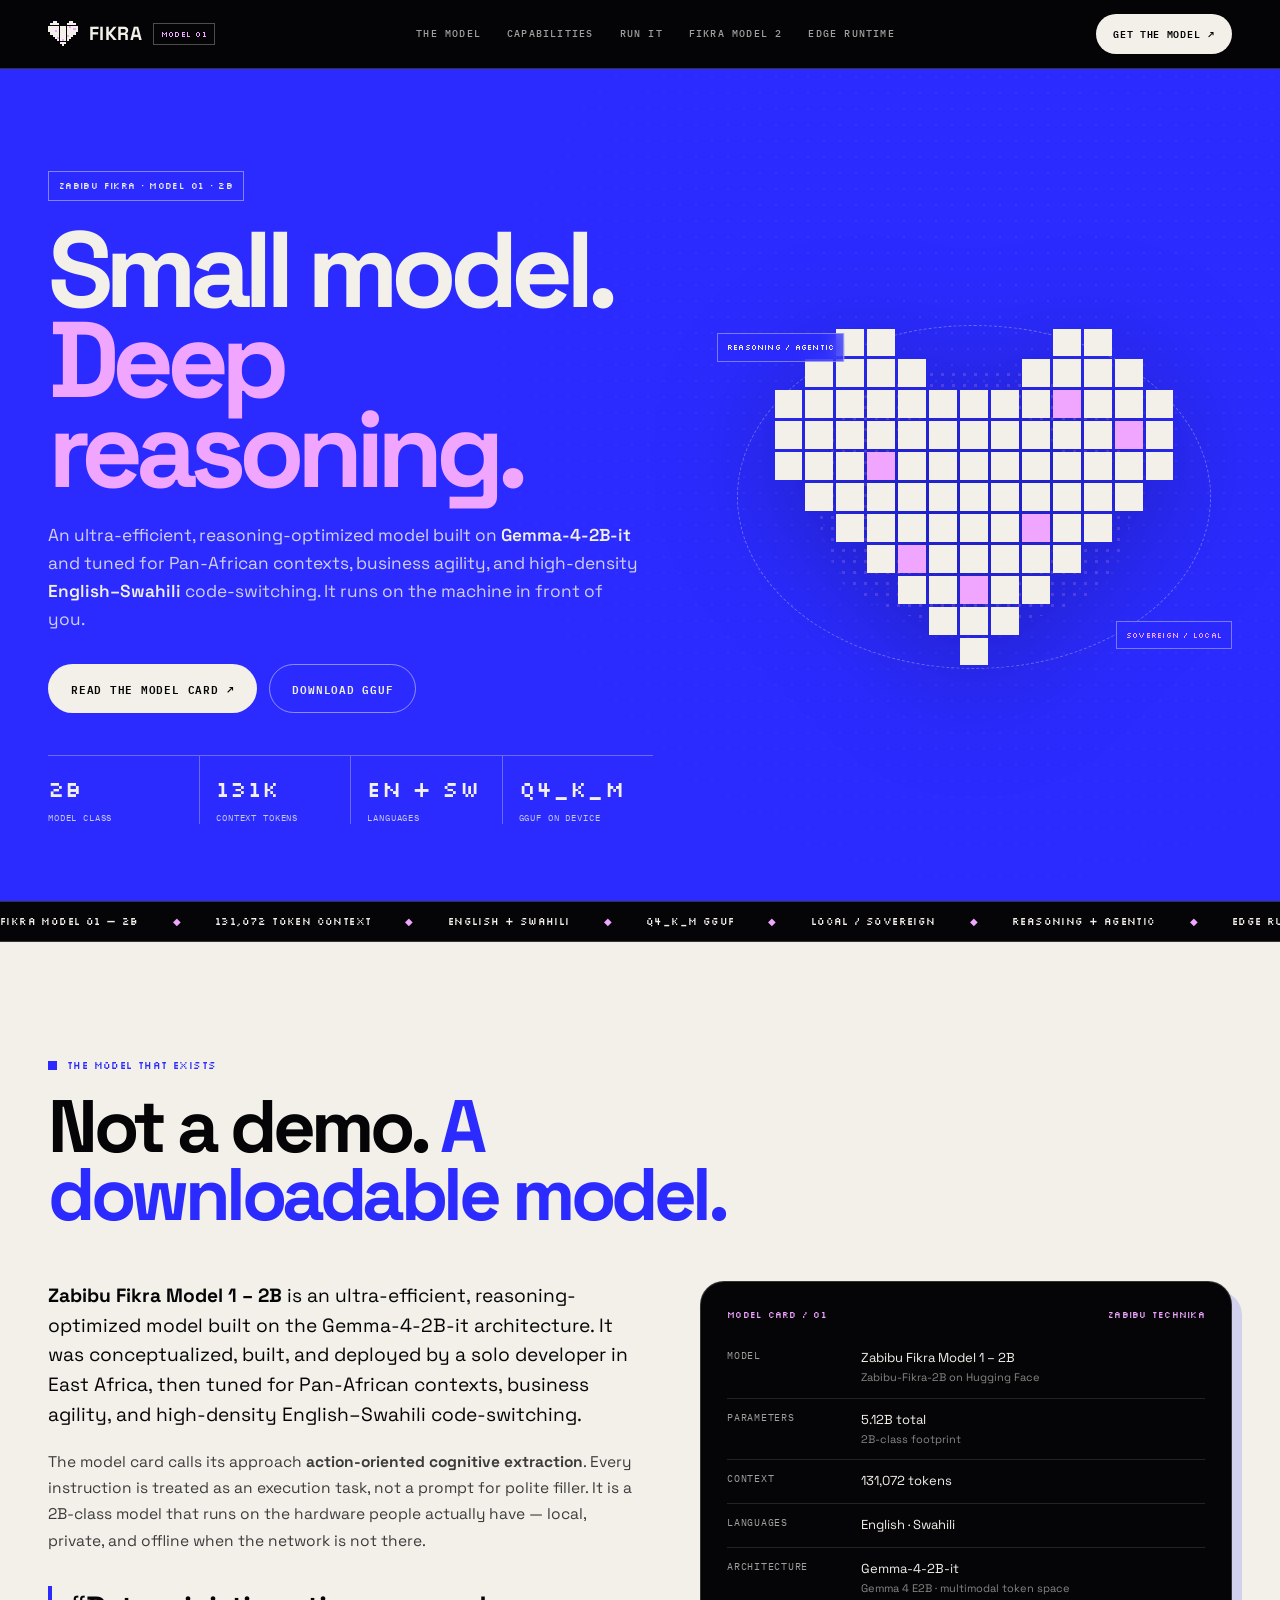
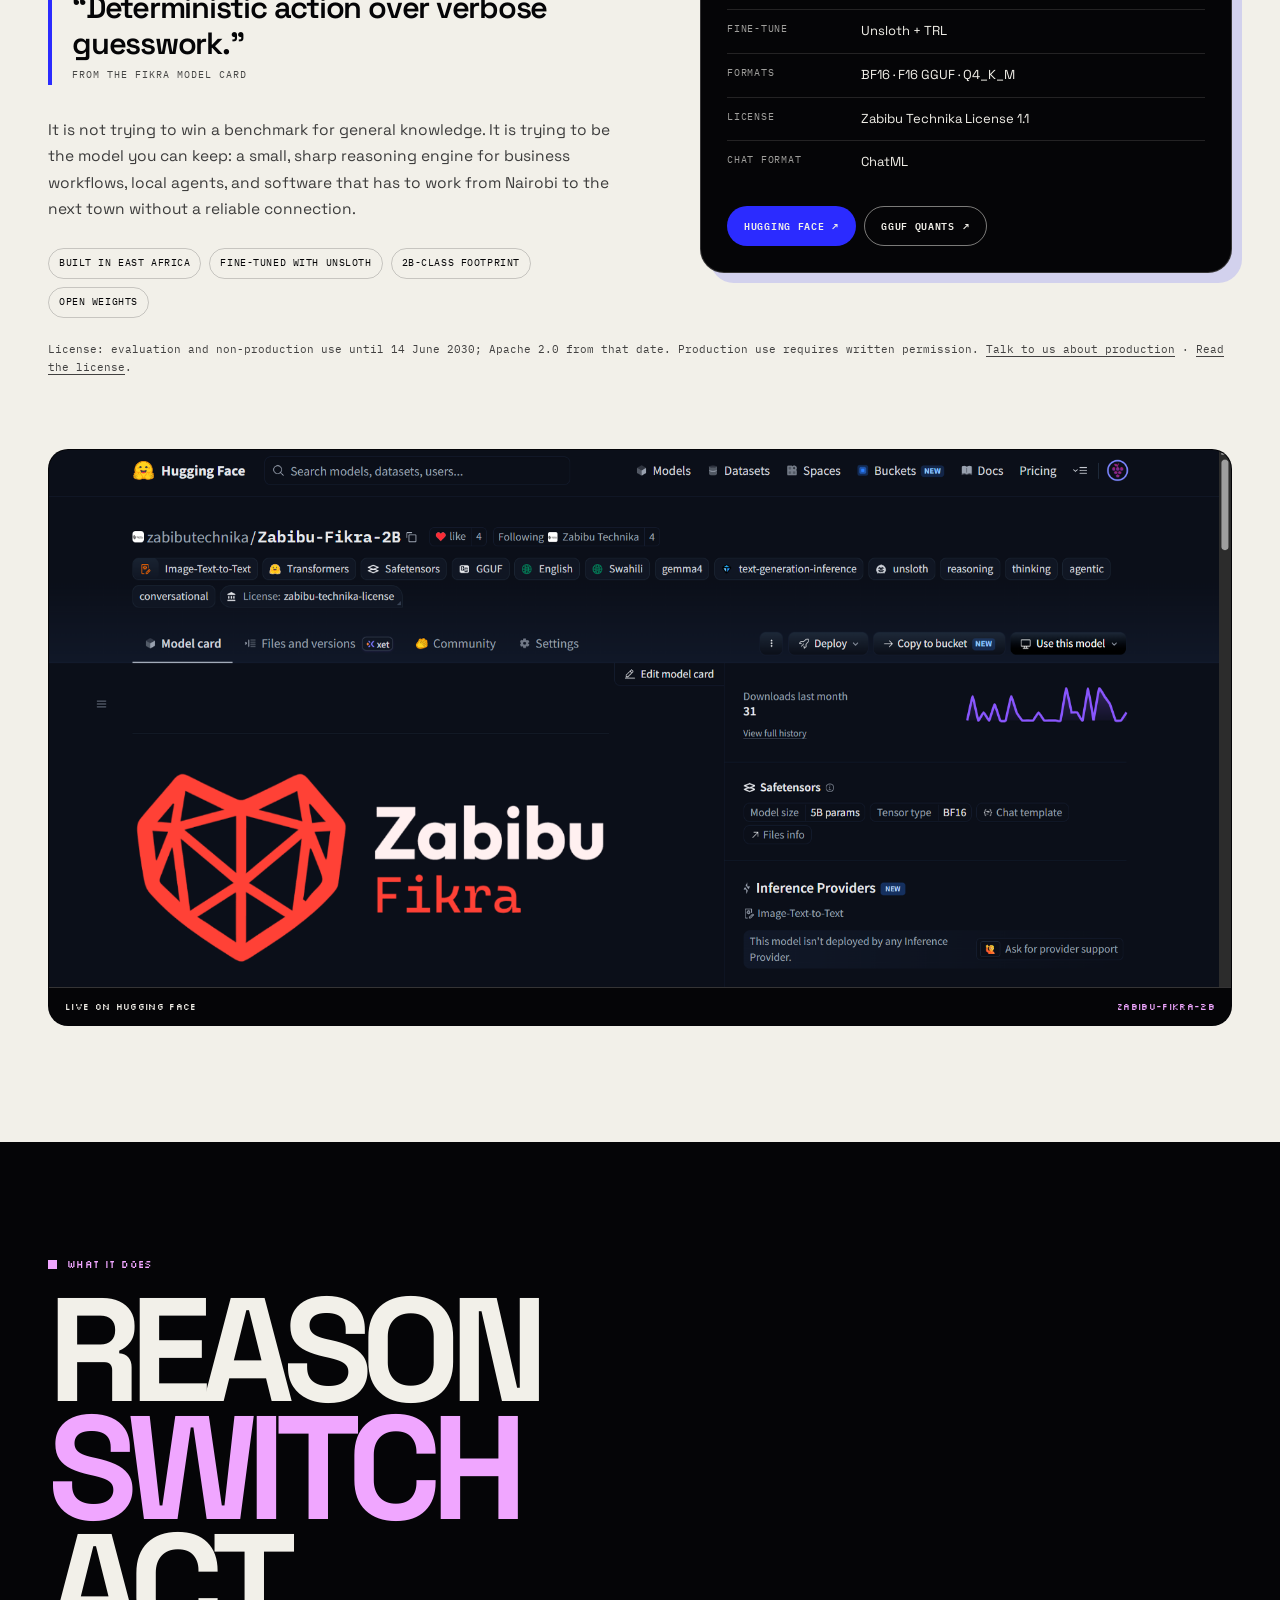
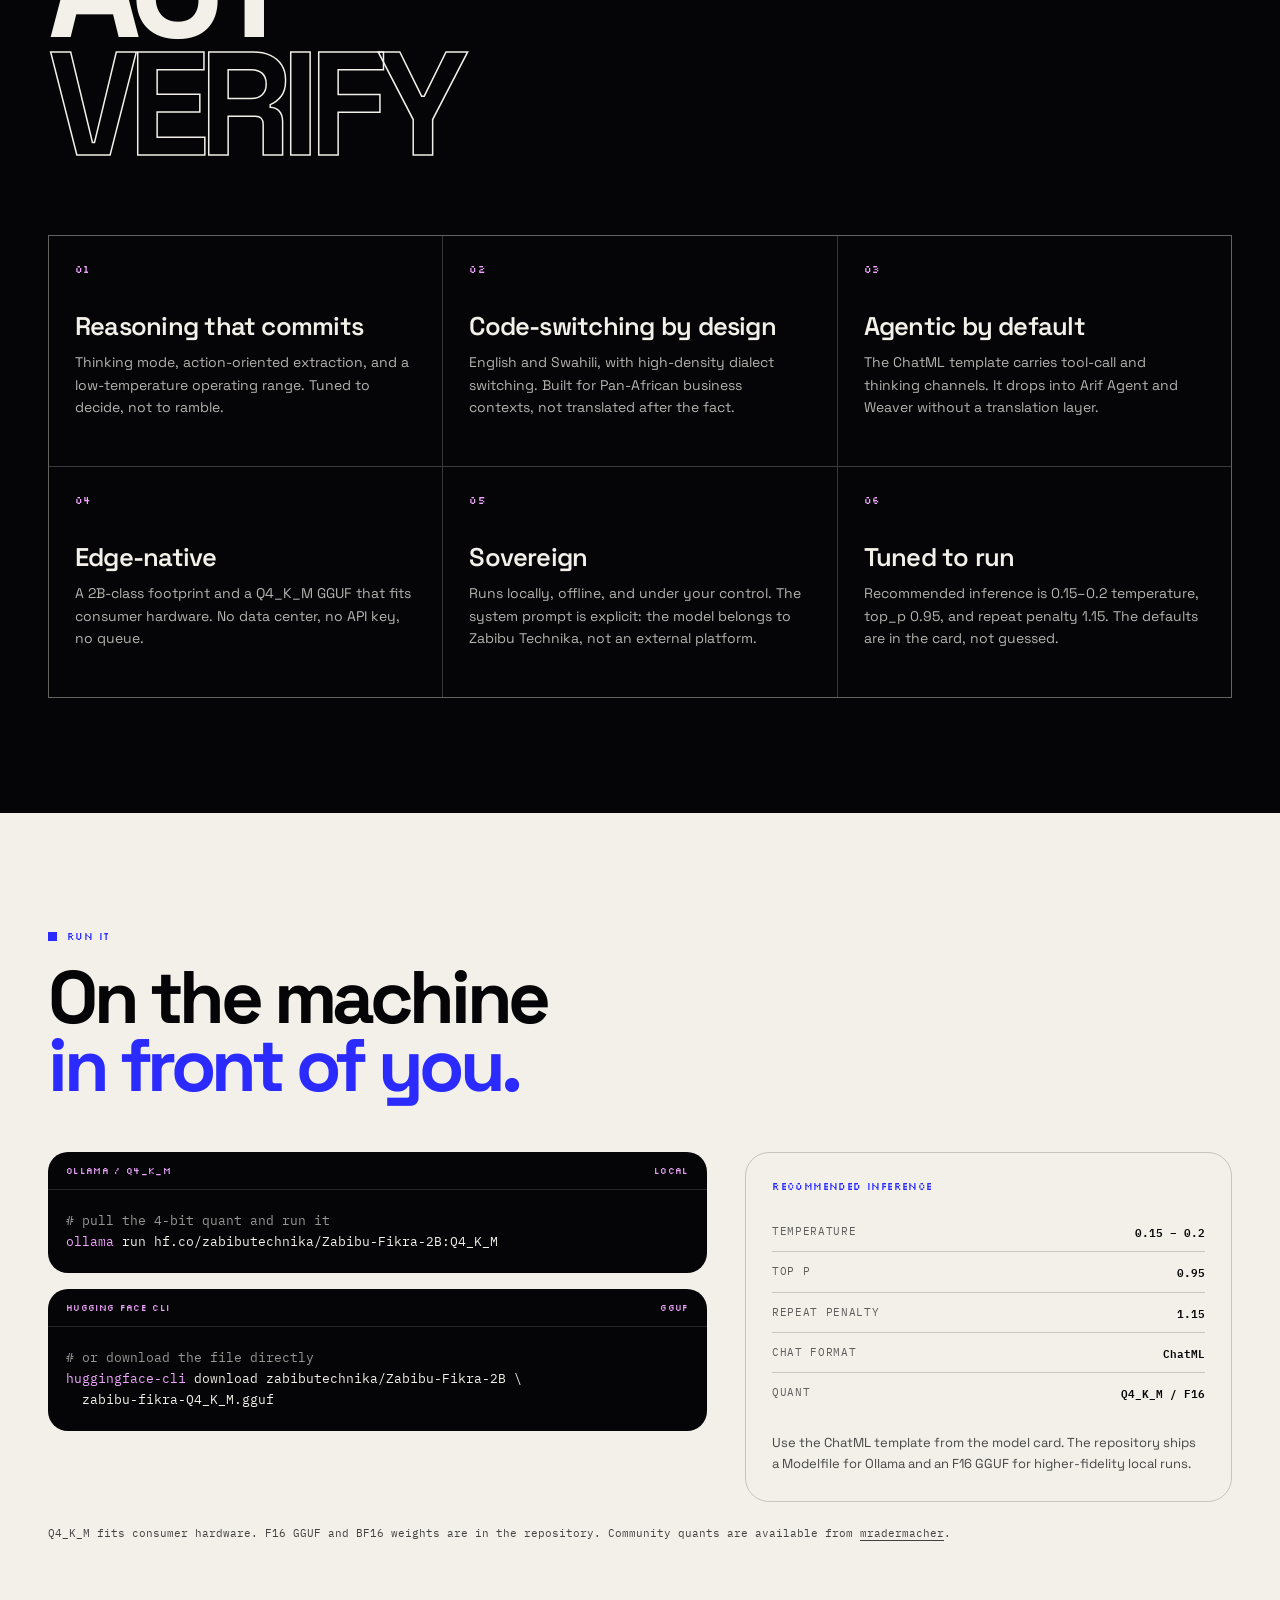
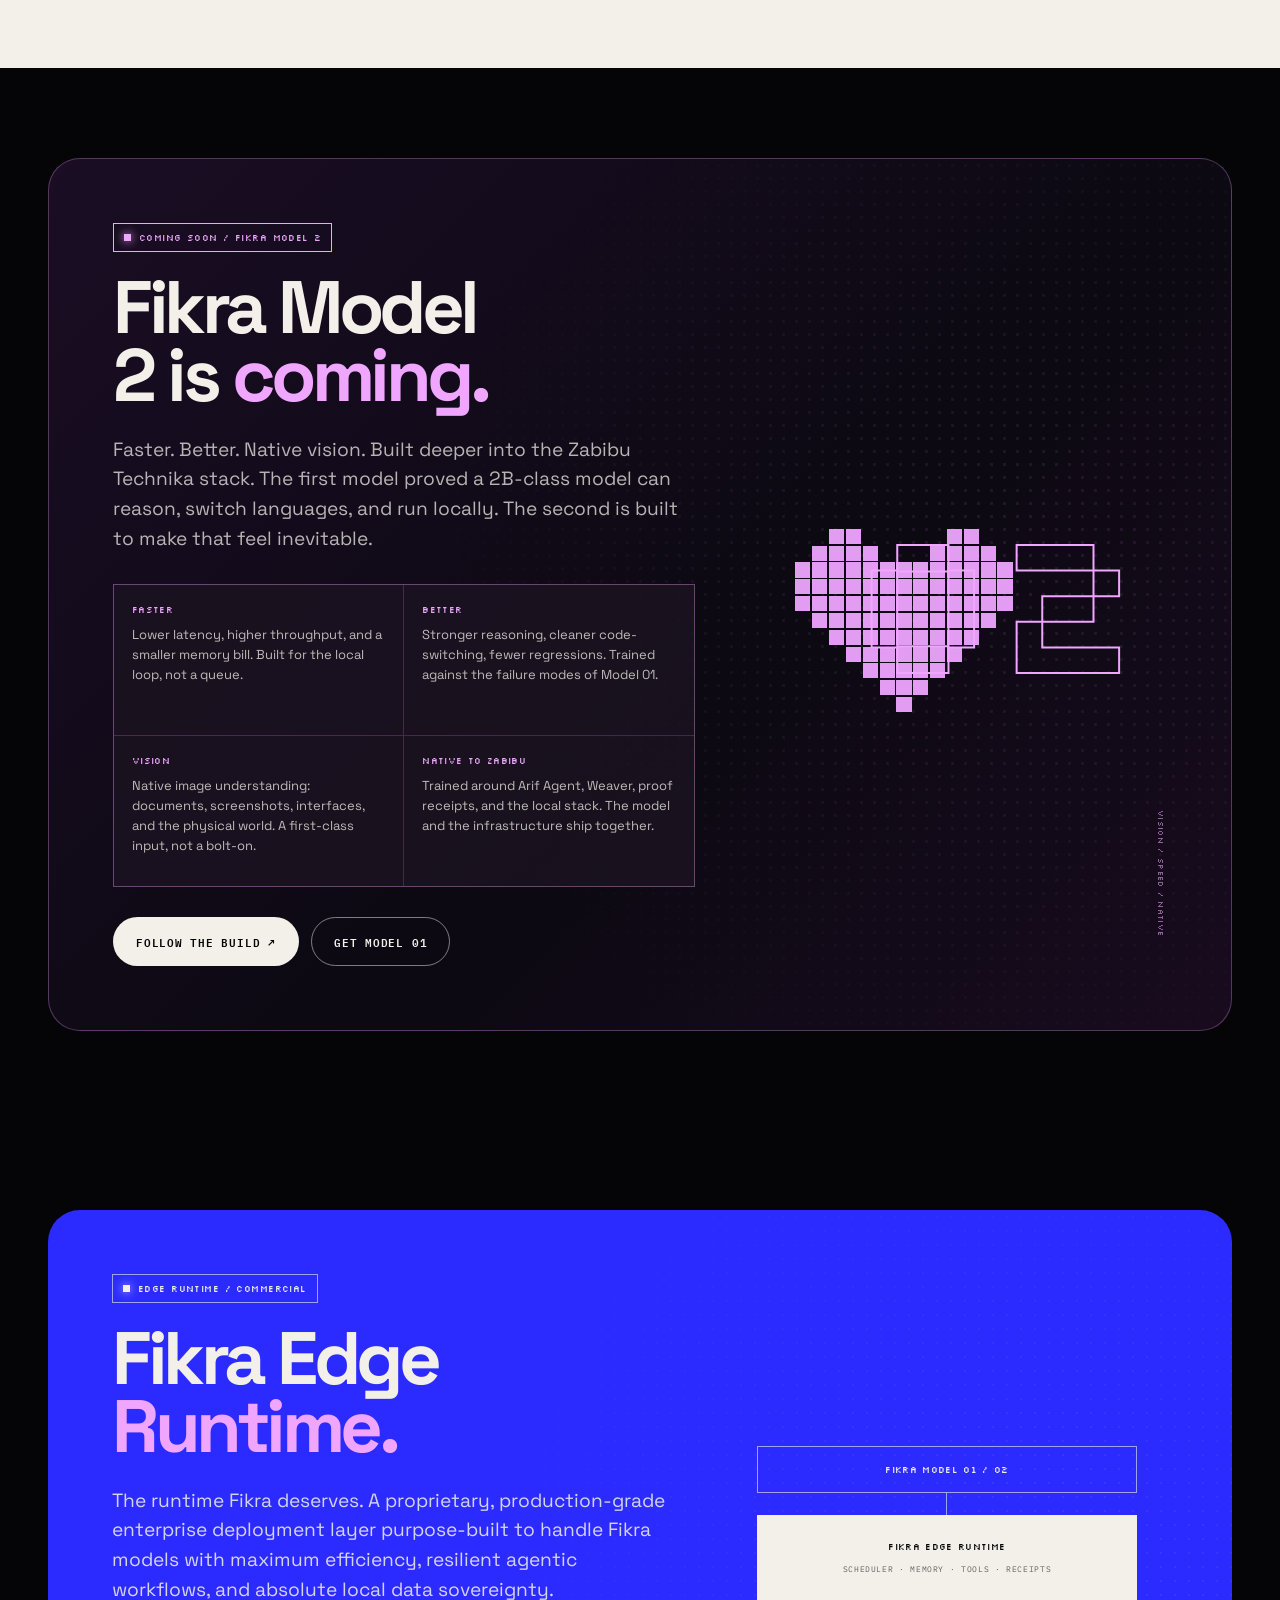
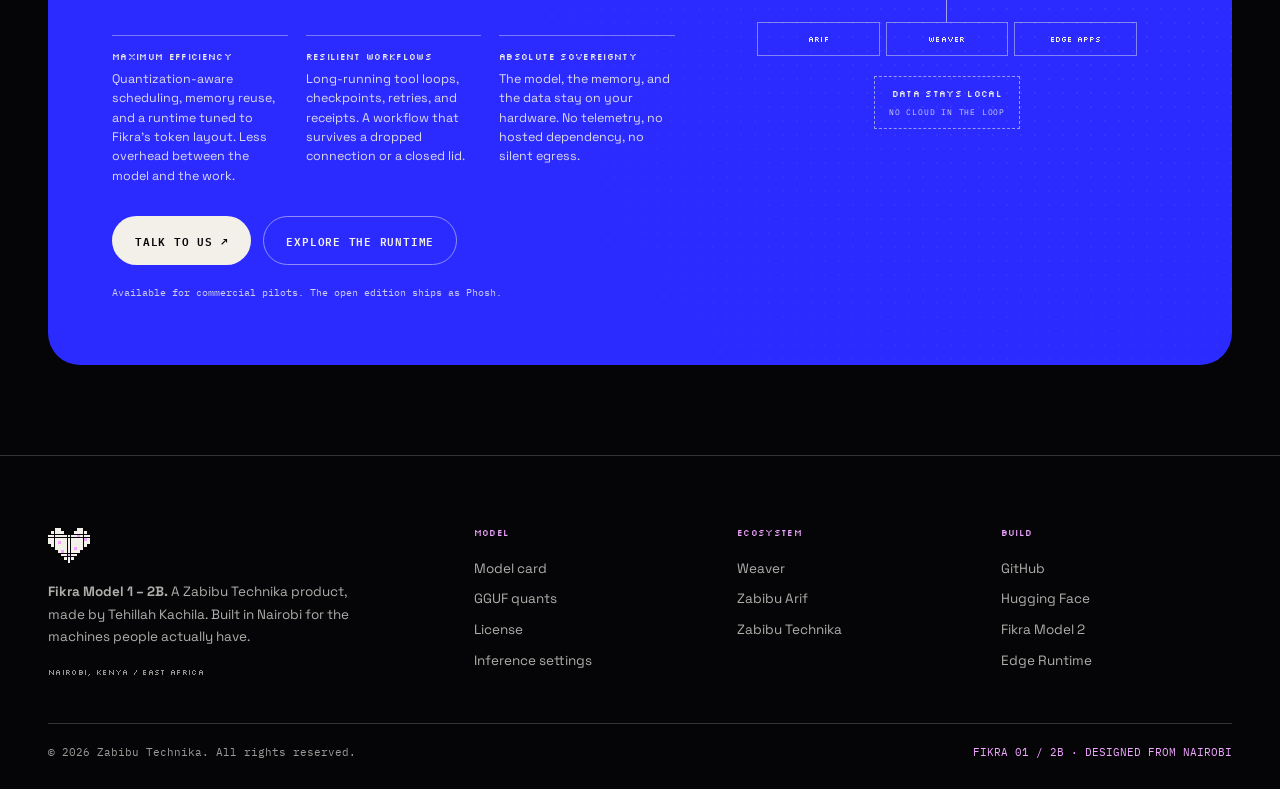
==== sites/fikra/index.html @ d445e896 "Credit Tehillah Kachila on the Fikra and runtime pages" ====
<!doctype html>
<html lang="en">
<head>
<meta charset="utf-8">
<meta name="viewport" content="width=device-width, initial-scale=1">
<title>Fikra Model 1 — 2B · small model, deep reasoning</title>
<meta name="description" content="Zabibu Fikra Model 1 – 2B is an ultra-efficient, reasoning-optimized model built on Gemma-4-2B-it. 131k context, English and Swahili, agentic tool use, Q4_K_M GGUF. Runs locally. Fikra Model 2 is coming soon; the Fikra Edge Runtime is available for commercial pilots.">
<meta name="theme-color" content="#050507">
<link rel="preconnect" href="https://fonts.googleapis.com">
<link rel="preconnect" href="https://fonts.gstatic.com" crossorigin>
<link href="https://fonts.googleapis.com/css2?family=Space+Grotesk:wght@300;400;500;600;700&family=IBM+Plex+Mono:wght@400;500;600&family=Silkscreen:wght@400;700&display=swap" rel="stylesheet">
<link rel="stylesheet" href="style.css">
</head>
<body>
<a class="skip" href="#main">Skip to content</a>

<header class="site-header">
  <div class="header-inner">
    <a class="brand" href="./">
      <img class="brand-mark" src="assets/fikra-mark-light.svg" alt="">
      <span class="brand-word">FIKRA</span>
      <span class="brand-tag">MODEL 01</span>
    </a>
    <nav class="site-nav" aria-label="Primary">
      <a href="#model">The model</a>
      <a href="#capabilities">Capabilities</a>
      <a href="#run">Run it</a>
      <a href="#fikra-model-2">Fikra Model 2</a>
      <a href="runtime/">Edge Runtime</a>
    </nav>
    <div class="header-actions">
      <a class="btn btn-paper btn-sm" href="https://huggingface.co/zabibutechnika/Zabibu-Fikra-2B">Get the model <span aria-hidden="true">↗</span></a>
    </div>
  </div>
</header>

<main id="main">
  <section class="hero">
    <div class="hero-inner wrap">
      <div class="hero-copy">
        <p class="hero-eyebrow">ZABIBU FIKRA · MODEL 01 · 2B</p>
        <h1>Small model.<br><span class="pink-text">Deep reasoning.</span></h1>
        <p class="hero-lede">
          An ultra-efficient, reasoning-optimized model built on <strong>Gemma-4-2B-it</strong>
          and tuned for Pan-African contexts, business agility, and high-density
          <strong>English–Swahili</strong> code-switching. It runs on the machine in front of you.
        </p>
        <div class="cta-row">
          <a class="btn btn-paper" href="#model">Read the model card <span aria-hidden="true">↗</span></a>
          <a class="btn btn-outline-light" href="#run">Download GGUF</a>
        </div>
        <div class="hero-stats">
          <div class="hero-stat"><strong>2B</strong><span>model class</span></div>
          <div class="hero-stat"><strong>131K</strong><span>context tokens</span></div>
          <div class="hero-stat"><strong>EN + SW</strong><span>languages</span></div>
          <div class="hero-stat"><strong>Q4_K_M</strong><span>GGUF on device</span></div>
        </div>
      </div>

      <div class="hero-art" aria-hidden="true">
        <img class="hero-heart" src="assets/fikra-mark-light.svg" alt="">
        <span class="art-chip art-chip-a">REASONING / AGENTIC</span>
        <span class="art-chip art-chip-b">SOVEREIGN / LOCAL</span>
      </div>
    </div>
  </section>

  <div class="ticker" aria-hidden="true">
    <div class="ticker-track">
      <span>FIKRA MODEL 01 — 2B</span><em>◆</em><span>131,072 TOKEN CONTEXT</span><em>◆</em><span>ENGLISH + SWAHILI</span><em>◆</em><span>Q4_K_M GGUF</span><em>◆</em><span>LOCAL / SOVEREIGN</span><em>◆</em><span>REASONING + AGENTIC</span><em>◆</em><span>EDGE RUNTIME — COMING SOON</span><em>◆</em>
      <span>FIKRA MODEL 01 — 2B</span><em>◆</em><span>131,072 TOKEN CONTEXT</span><em>◆</em><span>ENGLISH + SWAHILI</span><em>◆</em><span>Q4_K_M GGUF</span><em>◆</em><span>LOCAL / SOVEREIGN</span><em>◆</em><span>REASONING + AGENTIC</span><em>◆</em><span>EDGE RUNTIME — COMING SOON</span><em>◆</em>
    </div>
  </div>

  <section id="model" class="section paper">
    <div class="wrap">
      <div class="section-head">
        <p class="eyebrow">The model that exists</p>
        <h2>Not a demo. <span class="blue-text">A downloadable model.</span></h2>
      </div>

      <div class="model-grid">
        <div class="model-copy">
          <p class="lead">
            <strong>Zabibu Fikra Model 1 – 2B</strong> is an ultra-efficient, reasoning-optimized
            model built on the Gemma-4-2B-it architecture. It was conceptualized, built, and
            deployed by a solo developer in East Africa, then tuned for Pan-African contexts,
            business agility, and high-density English–Swahili code-switching.
          </p>
          <p class="copy">
            The model card calls its approach <strong>action-oriented cognitive extraction</strong>.
            Every instruction is treated as an execution task, not a prompt for polite filler.
            It is a 2B-class model that runs on the hardware people actually have — local,
            private, and offline when the network is not there.
          </p>

          <blockquote class="pull-quote">
            “Deterministic action over verbose guesswork.”
            <span>From the Fikra model card</span>
          </blockquote>

          <p class="copy">
            It is not trying to win a benchmark for general knowledge. It is trying to be the
            model you can keep: a small, sharp reasoning engine for business workflows, local
            agents, and software that has to work from Nairobi to the next town without a
            reliable connection.
          </p>

          <div class="fact-row">
            <span class="fact">Built in East Africa</span>
            <span class="fact">Fine-tuned with Unsloth</span>
            <span class="fact">2B-class footprint</span>
            <span class="fact">Open weights</span>
          </div>
        </div>

        <aside class="spec-card" aria-label="Fikra Model 1 specifications">
          <div class="spec-head"><span>MODEL CARD / 01</span><span>ZABIBU TECHNIKA</span></div>
          <dl>
            <div class="spec-row"><dt>Model</dt><dd>Zabibu Fikra Model 1 – 2B<small>Zabibu-Fikra-2B on Hugging Face</small></dd></div>
            <div class="spec-row"><dt>Parameters</dt><dd>5.12B total<small>2B-class footprint</small></dd></div>
            <div class="spec-row"><dt>Context</dt><dd>131,072 tokens</dd></div>
            <div class="spec-row"><dt>Languages</dt><dd>English · Swahili</dd></div>
            <div class="spec-row"><dt>Architecture</dt><dd>Gemma-4-2B-it<small>Gemma 4 E2B · multimodal token space</small></dd></div>
            <div class="spec-row"><dt>Fine-tune</dt><dd>Unsloth + TRL</dd></div>
            <div class="spec-row"><dt>Formats</dt><dd>BF16 · F16 GGUF · Q4_K_M</dd></div>
            <div class="spec-row"><dt>License</dt><dd>Zabibu Technika License 1.1</dd></div>
            <div class="spec-row"><dt>Chat format</dt><dd>ChatML</dd></div>
          </dl>
          <div class="spec-actions">
            <a class="btn btn-blue btn-sm" href="https://huggingface.co/zabibutechnika/Zabibu-Fikra-2B">Hugging Face <span aria-hidden="true">↗</span></a>
            <a class="btn btn-outline-light btn-sm" href="https://huggingface.co/mradermacher/Zabibu-Fikra-2B-GGUF">GGUF quants <span aria-hidden="true">↗</span></a>
          </div>
        </aside>
      </div>

      <p class="fine">
        License: evaluation and non-production use until 14 June 2030; Apache 2.0 from that date.
        Production use requires written permission.
        <a href="https://zabibu.vercel.app/contact">Talk to us about production</a> ·
        <a href="https://huggingface.co/zabibutechnika/Zabibu-Fikra-2B/blob/main/LICENSE.md">Read the license</a>.
      </p>

      <figure class="model-shot">
        <img src="assets/fikra.png" alt="Zabibu Fikra 2B model card on Hugging Face, showing the Fikra heart logo and model metadata" width="1855" height="843">
        <figcaption><span>LIVE ON HUGGING FACE</span><span>ZABIBU-FIKRA-2B</span></figcaption>
      </figure>
    </div>
  </section>

  <section id="capabilities" class="section ink">
    <div class="wrap">
      <p class="eyebrow">What it does</p>
      <div class="verb-stack" aria-hidden="true">
        <span>Reason</span>
        <span>Switch</span>
        <span>Act</span>
        <span>Verify</span>
      </div>

      <div class="cap-grid">
        <article class="cap">
          <span class="n">01</span>
          <h3>Reasoning that commits</h3>
          <p>Thinking mode, action-oriented extraction, and a low-temperature operating range. Tuned to decide, not to ramble.</p>
        </article>
        <article class="cap">
          <span class="n">02</span>
          <h3>Code-switching by design</h3>
          <p>English and Swahili, with high-density dialect switching. Built for Pan-African business contexts, not translated after the fact.</p>
        </article>
        <article class="cap">
          <span class="n">03</span>
          <h3>Agentic by default</h3>
          <p>The ChatML template carries tool-call and thinking channels. It drops into Arif Agent and Weaver without a translation layer.</p>
        </article>
        <article class="cap">
          <span class="n">04</span>
          <h3>Edge-native</h3>
          <p>A 2B-class footprint and a Q4_K_M GGUF that fits consumer hardware. No data center, no API key, no queue.</p>
        </article>
        <article class="cap">
          <span class="n">05</span>
          <h3>Sovereign</h3>
          <p>Runs locally, offline, and under your control. The system prompt is explicit: the model belongs to Zabibu Technika, not an external platform.</p>
        </article>
        <article class="cap">
          <span class="n">06</span>
          <h3>Tuned to run</h3>
          <p>Recommended inference is 0.15–0.2 temperature, top_p 0.95, and repeat penalty 1.15. The defaults are in the card, not guessed.</p>
        </article>
      </div>
    </div>
  </section>

  <section id="run" class="section paper">
    <div class="wrap">
      <div class="section-head">
        <p class="eyebrow">Run it</p>
        <h2>On the machine <span class="blue-text">in front of you.</span></h2>
      </div>

      <div class="deploy-grid">
        <div class="code-stack">
          <div class="code-card">
            <div class="code-head"><span>OLLAMA / Q4_K_M</span><span>LOCAL</span></div>
            <pre><span class="c"># pull the 4-bit quant and run it</span>
<span class="g">ollama</span> run hf.co/zabibutechnika/Zabibu-Fikra-2B:Q4_K_M</pre>
          </div>
          <div class="code-card">
            <div class="code-head"><span>HUGGING FACE CLI</span><span>GGUF</span></div>
            <pre><span class="c"># or download the file directly</span>
<span class="g">huggingface-cli</span> download zabibutechnika/Zabibu-Fikra-2B \
  zabibu-fikra-Q4_K_M.gguf</pre>
          </div>
        </div>

        <aside class="param-card">
          <span class="pixel">Recommended inference</span>
          <div class="param-row"><span>Temperature</span><span>0.15 – 0.2</span></div>
          <div class="param-row"><span>Top P</span><span>0.95</span></div>
          <div class="param-row"><span>Repeat penalty</span><span>1.15</span></div>
          <div class="param-row"><span>Chat format</span><span>ChatML</span></div>
          <div class="param-row"><span>Quant</span><span>Q4_K_M / F16</span></div>
          <p class="param-note">
            Use the ChatML template from the model card. The repository ships a
            <a href="https://huggingface.co/zabibutechnika/Zabibu-Fikra-2B/blob/main/Modelfile">Modelfile</a>
            for Ollama and an F16 GGUF for higher-fidelity local runs.
          </p>
        </aside>
      </div>

      <p class="fine">
        Q4_K_M fits consumer hardware. F16 GGUF and BF16 weights are in the repository.
        Community quants are available from
        <a href="https://huggingface.co/mradermacher/Zabibu-Fikra-2B-GGUF">mradermacher</a>.
      </p>
    </div>
  </section>

  <section id="fikra-model-2" class="fikra2">
    <div class="wrap">
      <div class="fikra2-card">
        <div class="fikra2-copy">
          <span class="coming">COMING SOON / FIKRA MODEL 2</span>
          <h2>Fikra Model 2 is <span class="pink-text">coming.</span></h2>
          <p class="lead">
            Faster. Better. Native vision. Built deeper into the Zabibu Technika stack.
            The first model proved a 2B-class model can reason, switch languages, and run
            locally. The second is built to make that feel inevitable.
          </p>

          <div class="f2-grid">
            <article class="f2">
              <strong>Faster</strong>
              <p>Lower latency, higher throughput, and a smaller memory bill. Built for the local loop, not a queue.</p>
            </article>
            <article class="f2">
              <strong>Better</strong>
              <p>Stronger reasoning, cleaner code-switching, fewer regressions. Trained against the failure modes of Model 01.</p>
            </article>
            <article class="f2">
              <strong>Vision</strong>
              <p>Native image understanding: documents, screenshots, interfaces, and the physical world. A first-class input, not a bolt-on.</p>
            </article>
            <article class="f2">
              <strong>Native to Zabibu</strong>
              <p>Trained around Arif Agent, Weaver, proof receipts, and the local stack. The model and the infrastructure ship together.</p>
            </article>
          </div>

          <div class="cta-row">
            <a class="btn btn-paper" href="https://github.com/Zabibu-Technika/ZabibuFikra">Follow the build <span aria-hidden="true">↗</span></a>
            <a class="btn btn-outline-light" href="https://huggingface.co/zabibutechnika/Zabibu-Fikra-2B">Get Model 01</a>
          </div>
        </div>

        <div class="fikra2-art" aria-hidden="true">
          <span class="big02">02</span>
          <img src="assets/fikra-mark-pink.svg" alt="">
        </div>
      </div>
    </div>
  </section>

  <section id="edge-runtime" class="edge-runtime">
    <div class="wrap">
      <div class="edge-card">
        <div class="edge-copy">
          <span class="coming on-blue">EDGE RUNTIME / COMMERCIAL</span>
          <h2>Fikra Edge <span class="pink-text">Runtime.</span></h2>
          <p class="lead">
            The runtime Fikra deserves. A proprietary, production-grade enterprise deployment
            layer purpose-built to handle Fikra models with maximum efficiency, resilient
            agentic workflows, and absolute local data sovereignty.
          </p>

          <div class="edge-features">
            <div class="edge-feature">
              <strong>Maximum efficiency</strong>
              <p>Quantization-aware scheduling, memory reuse, and a runtime tuned to Fikra's token layout. Less overhead between the model and the work.</p>
            </div>
            <div class="edge-feature">
              <strong>Resilient workflows</strong>
              <p>Long-running tool loops, checkpoints, retries, and receipts. A workflow that survives a dropped connection or a closed lid.</p>
            </div>
            <div class="edge-feature">
              <strong>Absolute sovereignty</strong>
              <p>The model, the memory, and the data stay on your hardware. No telemetry, no hosted dependency, no silent egress.</p>
            </div>
          </div>

          <div class="cta-row">
            <a class="btn btn-paper" href="https://zabibu.vercel.app/contact">Talk to us <span aria-hidden="true">↗</span></a>
            <a class="btn btn-outline-light" href="runtime/">Explore the runtime</a>
          </div>
          <p class="edge-note">Available for commercial pilots. The open edition ships as Phosh.</p>
        </div>

        <div class="edge-art" aria-hidden="true">
          <div class="edge-stack">
            <div class="edge-layer">FIKRA MODEL 01 / 02</div>
            <div class="edge-connector"></div>
            <div class="edge-layer main">FIKRA EDGE RUNTIME<small>SCHEDULER · MEMORY · TOOLS · RECEIPTS</small></div>
            <div class="edge-connector"></div>
            <div class="edge-row"><span>ARIF</span><span>WEAVER</span><span>EDGE APPS</span></div>
          </div>
          <div class="edge-seal">DATA STAYS LOCAL<span>NO CLOUD IN THE LOOP</span></div>
        </div>
      </div>
    </div>
  </section>
</main>

<footer class="site-footer">
  <div class="wrap">
    <div class="footer-grid">
      <div class="footer-brand">
        <img src="assets/fikra-mark-light.svg" alt="">
        <p><strong>Fikra Model 1 – 2B.</strong> A Zabibu Technika product, made by Tehillah Kachila. Built in Nairobi for the machines people actually have.</p>
        <p class="loc">Nairobi, Kenya / East Africa</p>
      </div>
      <div class="footer-col">
        <h3>Model</h3>
        <a href="https://huggingface.co/zabibutechnika/Zabibu-Fikra-2B">Model card</a>
        <a href="https://huggingface.co/mradermacher/Zabibu-Fikra-2B-GGUF">GGUF quants</a>
        <a href="https://huggingface.co/zabibutechnika/Zabibu-Fikra-2B/blob/main/LICENSE.md">License</a>
        <a href="#run">Inference settings</a>
      </div>
      <div class="footer-col">
        <h3>Ecosystem</h3>
        <a href="https://zabibuweaver.vercel.app">Weaver</a>
        <a href="https://arifagent.vercel.app">Zabibu Arif</a>
        <a href="https://zabibu.vercel.app">Zabibu Technika</a>
      </div>
      <div class="footer-col">
        <h3>Build</h3>
        <a href="https://github.com/Zabibu-Technika/ZabibuFikra">GitHub</a>
        <a href="https://huggingface.co/zabibutechnika">Hugging Face</a>
        <a href="#fikra-model-2">Fikra Model 2</a>
        <a href="runtime/">Edge Runtime</a>
      </div>
    </div>
    <div class="footer-bottom">
      <span>© 2026 Zabibu Technika. All rights reserved.</span>
      <span class="mono">FIKRA 01 / 2B · DESIGNED FROM NAIROBI</span>
    </div>
  </div>
</footer>
</body>
</html>
---- sites/fikra/style.css ----
/* ============================================================
   ZABIBU FIKRA — MODEL 01 / 2B
   Pixel / halftone system inspired by technical model cards.
   ============================================================ */

:root {
  color-scheme: dark;

  --ink: #050507;
  --ink-2: #0b0b10;
  --paper: #f2f0e9;
  --paper-dim: #d9d5c9;
  --blue: #2b2bff;
  --blue-deep: #1a1ad6;
  --pink: #f0a6ff;
  --pink-soft: #f7d4ff;
  --lav: #c9b8ff;

  --line-dark: rgba(5, 5, 7, 0.18);
  --line-light: rgba(242, 240, 233, 0.2);

  --font: "Space Grotesk", ui-sans-serif, system-ui, -apple-system, "Segoe UI", sans-serif;
  --mono: "IBM Plex Mono", ui-monospace, "Cascadia Code", Consolas, monospace;
  --pixel: "Silkscreen", ui-monospace, monospace;

  --ease: cubic-bezier(0.16, 1, 0.3, 1);
}

*,
*::before,
*::after { box-sizing: border-box; }

html { scroll-behavior: smooth; background: var(--ink); }

body {
  margin: 0;
  min-height: 100vh;
  overflow-x: hidden;
  background: var(--ink);
  color: var(--paper);
  font-family: var(--font);
  font-size: 16px;
  line-height: 1.55;
  -webkit-font-smoothing: antialiased;
  text-rendering: optimizeLegibility;
}

a { color: inherit; text-decoration: none; }
img { display: block; max-width: 100%; }
figure { margin: 0; }
button { font: inherit; }
::selection { color: var(--paper); background: var(--blue); }

:focus-visible {
  outline: 2px solid var(--pink);
  outline-offset: 3px;
}

/* ---------- shared ---------- */

.wrap {
  width: 100%;
  max-width: 1320px;
  margin: 0 auto;
  padding: 0 clamp(20px, 4vw, 48px);
}

.section { padding: clamp(64px, 9vw, 120px) 0; }

.paper { background: var(--paper); color: var(--ink); }
.ink { background: var(--ink); color: var(--paper); }
.blue { background: var(--blue); color: var(--paper); }
.pink { background: var(--pink); color: var(--ink); }

.eyebrow {
  display: flex;
  align-items: center;
  gap: 10px;
  margin: 0 0 20px;
  font-family: var(--pixel);
  font-size: 10px;
  font-weight: 400;
  letter-spacing: 0.04em;
  text-transform: uppercase;
}

.eyebrow::before {
  content: "";
  width: 9px;
  height: 9px;
  flex: none;
  background: currentColor;
}

.paper .eyebrow { color: var(--blue); }
.ink .eyebrow { color: var(--pink); }
.blue .eyebrow { color: var(--paper); }

h1, h2, h3, p { margin-top: 0; }

h2 {
  margin-bottom: 24px;
  font-size: clamp(38px, 5.8vw, 82px);
  font-weight: 700;
  line-height: 0.92;
  letter-spacing: -0.06em;
  text-wrap: balance;
}

h3 {
  margin-bottom: 10px;
  font-size: clamp(20px, 2vw, 26px);
  font-weight: 600;
  line-height: 1.15;
  letter-spacing: -0.03em;
}

.lead {
  max-width: 60ch;
  color: inherit;
  font-size: clamp(17px, 1.5vw, 21px);
  line-height: 1.55;
}

.copy {
  max-width: 62ch;
  color: inherit;
  opacity: 0.76;
  font-size: 15.5px;
  line-height: 1.7;
}

.blue-text { color: var(--blue); }
.pink-text { color: var(--pink); }

.pixel {
  font-family: var(--pixel);
  font-size: 10px;
  letter-spacing: 0.04em;
  text-transform: uppercase;
}

.fine {
  margin-top: 22px;
  font-family: var(--mono);
  font-size: 11px;
  line-height: 1.7;
  opacity: 0.74;
}

.fine a { text-decoration: underline; text-underline-offset: 3px; }
.fine a:hover { opacity: 1; }

.skip {
  position: absolute;
  left: -9999px;
  top: 0;
  z-index: 100;
  padding: 12px 18px;
  background: var(--paper);
  color: var(--ink);
  font-family: var(--mono);
  font-size: 12px;
}

.skip:focus { left: 12px; top: 12px; }

/* ---------- buttons ---------- */

.btn {
  display: inline-flex;
  align-items: center;
  justify-content: center;
  gap: 8px;
  padding: 15px 22px;
  border: 1px solid transparent;
  border-radius: 999px;
  font-family: var(--mono);
  font-size: 11px;
  font-weight: 600;
  letter-spacing: 0.07em;
  text-transform: uppercase;
  white-space: nowrap;
  transition: transform 0.25s var(--ease), background 0.2s ease, color 0.2s ease, border-color 0.2s ease;
}

.btn:hover { transform: translateY(-2px); }
.btn-sm { padding: 11px 16px; font-size: 10px; }

.btn-paper { background: var(--paper); color: var(--ink); }
.btn-paper:hover { background: var(--pink); }

.btn-blue { background: var(--blue); color: var(--paper); }
.btn-blue:hover { background: var(--blue-deep); }

.btn-pink { background: var(--pink); color: var(--ink); }
.btn-pink:hover { background: var(--pink-soft); }

.btn-outline-light { border-color: rgba(242, 240, 233, 0.5); color: var(--paper); }
.btn-outline-light:hover { border-color: var(--paper); background: rgba(242, 240, 233, 0.08); }

.btn-outline-dark { border-color: rgba(5, 5, 7, 0.4); color: var(--ink); }
.btn-outline-dark:hover { border-color: var(--ink); background: rgba(5, 5, 7, 0.06); }

.cta-row { display: flex; flex-wrap: wrap; gap: 12px; margin-top: 30px; }

/* ---------- header ---------- */

.site-header {
  position: sticky;
  top: 0;
  z-index: 50;
  border-bottom: 1px solid var(--line-light);
  background: rgba(5, 5, 7, 0.92);
  -webkit-backdrop-filter: blur(16px);
  backdrop-filter: blur(16px);
}

.header-inner {
  display: flex;
  align-items: center;
  justify-content: space-between;
  gap: 24px;
  width: 100%;
  max-width: 1320px;
  margin: 0 auto;
  padding: 14px clamp(20px, 4vw, 48px);
}

.brand { display: flex; align-items: center; gap: 11px; min-width: 0; }
.brand-mark { width: 30px; height: auto; }
.brand-word { font-size: 19px; font-weight: 700; letter-spacing: 0.02em; }
.brand-tag {
  padding: 4px 7px;
  border: 1px solid rgba(242, 240, 233, 0.3);
  color: var(--pink);
  font-family: var(--pixel);
  font-size: 8px;
  letter-spacing: 0.03em;
  white-space: nowrap;
}

.site-nav {
  display: flex;
  align-items: center;
  gap: 26px;
  font-family: var(--mono);
  font-size: 10px;
  font-weight: 500;
  letter-spacing: 0.12em;
  text-transform: uppercase;
  color: rgba(242, 240, 233, 0.66);
}

.site-nav a { transition: color 0.2s ease; }
.site-nav a:hover { color: var(--pink); }

.header-actions { display: flex; align-items: center; gap: 10px; }

/* ---------- hero ---------- */

.hero {
  position: relative;
  overflow: hidden;
  background: var(--blue);
  color: var(--paper);
}

.hero::before {
  content: "";
  position: absolute;
  inset: 0;
  pointer-events: none;
  background-image: radial-gradient(rgba(242, 240, 233, 0.4) 1.3px, transparent 1.4px);
  background-size: 16px 16px;
  opacity: 0.22;
  -webkit-mask-image: radial-gradient(circle at 78% 38%, #000 0%, transparent 62%);
  mask-image: radial-gradient(circle at 78% 38%, #000 0%, transparent 62%);
}

.hero-inner {
  position: relative;
  z-index: 1;
  display: grid;
  grid-template-columns: minmax(0, 1.08fr) minmax(0, 0.92fr);
  align-items: center;
  gap: clamp(32px, 5vw, 64px);
  padding-top: clamp(56px, 8vw, 104px);
  padding-bottom: clamp(48px, 6vw, 80px);
}

.hero-eyebrow {
  display: inline-flex;
  align-items: center;
  gap: 8px;
  margin: 0 0 24px;
  padding: 7px 10px;
  border: 1px solid rgba(242, 240, 233, 0.45);
  font-family: var(--pixel);
  font-size: 9px;
  letter-spacing: 0.04em;
  text-transform: uppercase;
}

.hero h1 {
  margin: 0;
  font-size: clamp(54px, 8.4vw, 116px);
  font-weight: 700;
  line-height: 0.84;
  letter-spacing: -0.07em;
  text-wrap: balance;
}

.hero h1 .pink-text { color: var(--pink); }

.hero-lede {
  max-width: 54ch;
  margin: 26px 0 0;
  color: rgba(242, 240, 233, 0.84);
  font-size: clamp(16px, 1.35vw, 19px);
  line-height: 1.62;
}

.hero-lede strong { color: var(--paper); font-weight: 600; }

.hero-stats {
  display: grid;
  grid-template-columns: repeat(4, minmax(0, 1fr));
  margin-top: 42px;
  border-top: 1px solid rgba(242, 240, 233, 0.32);
}

.hero-stat {
  padding: 16px 16px 0;
  border-left: 1px solid rgba(242, 240, 233, 0.32);
}

.hero-stat:first-child { border-left: 0; padding-left: 0; }

.hero-stat strong {
  display: block;
  font-family: var(--pixel);
  font-size: clamp(16px, 1.8vw, 22px);
  font-weight: 400;
  letter-spacing: 0.01em;
}

.hero-stat span {
  display: block;
  margin-top: 5px;
  font-family: var(--mono);
  font-size: 8.5px;
  letter-spacing: 0.1em;
  text-transform: uppercase;
  color: rgba(242, 240, 233, 0.8);
}

.hero-art {
  position: relative;
  display: grid;
  place-items: center;
  min-height: 400px;
}

.hero-art::before {
  content: "";
  position: absolute;
  inset: 7% 4%;
  border: 1px dashed rgba(242, 240, 233, 0.35);
  border-radius: 50%;
}

.hero-art::after {
  content: "";
  position: absolute;
  inset: 18% 15%;
  border-radius: 50%;
  background-image: radial-gradient(rgba(240, 166, 255, 0.55) 1.5px, transparent 1.6px);
  background-size: 11px 11px;
  opacity: 0.4;
  -webkit-mask-image: radial-gradient(circle, transparent 42%, #000 44%, #000 70%, transparent 72%);
  mask-image: radial-gradient(circle, transparent 42%, #000 44%, #000 70%, transparent 72%);
}

.hero-heart {
  position: relative;
  z-index: 1;
  width: min(78%, 420px);
  height: auto;
  filter: drop-shadow(0 24px 60px rgba(0, 0, 0, 0.28));
}

.art-chip {
  position: absolute;
  z-index: 2;
  padding: 7px 9px;
  border: 1px solid rgba(242, 240, 233, 0.4);
  background: rgba(43, 43, 255, 0.7);
  -webkit-backdrop-filter: blur(8px);
  backdrop-filter: blur(8px);
  font-family: var(--pixel);
  font-size: 8px;
  letter-spacing: 0.03em;
  white-space: nowrap;
}

.art-chip-a { top: 9%; left: 0; }
.art-chip-b { right: 0; bottom: 12%; color: var(--pink); }

/* ---------- ticker ---------- */

.ticker {
  overflow: hidden;
  padding: 12px 0;
  border-top: 1px solid var(--line-light);
  border-bottom: 1px solid var(--line-light);
  background: var(--ink);
  color: var(--paper);
}

.ticker-track {
  display: flex;
  gap: 34px;
  width: max-content;
  animation: ticker 34s linear infinite;
  font-family: var(--pixel);
  font-size: 10px;
  letter-spacing: 0.04em;
  text-transform: uppercase;
}

.ticker-track span { white-space: nowrap; }
.ticker-track em { color: var(--pink); font-style: normal; }

@keyframes ticker {
  to { transform: translateX(-50%); }
}

/* ---------- model ---------- */

.section-head { max-width: 900px; margin-bottom: clamp(32px, 4vw, 52px); }

.model-grid {
  display: grid;
  grid-template-columns: minmax(0, 1.05fr) minmax(0, 0.95fr);
  gap: clamp(32px, 5vw, 64px);
  align-items: start;
}

.model-copy .lead { color: var(--ink); }

.model-copy p + p { margin-top: 18px; }

.pull-quote {
  margin: 32px 0;
  padding: 4px 0 4px 20px;
  border-left: 4px solid var(--blue);
  font-size: clamp(22px, 2.4vw, 32px);
  font-weight: 600;
  line-height: 1.16;
  letter-spacing: -0.04em;
}

.pull-quote span {
  display: block;
  margin-top: 8px;
  font-family: var(--mono);
  font-size: 10px;
  font-weight: 400;
  letter-spacing: 0.1em;
  text-transform: uppercase;
  opacity: 0.72;
}

.fact-row {
  display: flex;
  flex-wrap: wrap;
  gap: 8px;
  margin-top: 26px;
}

.fact {
  padding: 7px 10px;
  border: 1px solid var(--line-dark);
  border-radius: 999px;
  font-family: var(--mono);
  font-size: 9.5px;
  letter-spacing: 0.06em;
  text-transform: uppercase;
}

.spec-card {
  padding: 26px;
  border: 1px solid var(--line-light);
  border-radius: 1.5rem;
  background: var(--ink);
  color: var(--paper);
  box-shadow: 10px 10px 0 rgba(43, 43, 255, 0.16);
}

.spec-head {
  display: flex;
  align-items: center;
  justify-content: space-between;
  gap: 12px;
  margin-bottom: 8px;
  color: var(--pink);
  font-family: var(--pixel);
  font-size: 8.5px;
  letter-spacing: 0.03em;
}

.spec-row {
  display: grid;
  grid-template-columns: 118px minmax(0, 1fr);
  gap: 16px;
  padding: 12px 0;
  border-bottom: 1px solid rgba(242, 240, 233, 0.13);
}

.spec-row:last-of-type { border-bottom: 0; }

.spec-row dt {
  font-family: var(--mono);
  font-size: 9.5px;
  letter-spacing: 0.08em;
  text-transform: uppercase;
  color: rgba(242, 240, 233, 0.66);
}

.spec-row dd { margin: 0; font-size: 13px; line-height: 1.45; }
.spec-row dd small { display: block; margin-top: 2px; color: rgba(242, 240, 233, 0.55); font-size: 11px; }

.spec-actions { display: flex; flex-wrap: wrap; gap: 8px; margin-top: 22px; }

.model-shot {
  margin-top: clamp(40px, 6vw, 72px);
  overflow: hidden;
  border: 1px solid var(--line-dark);
  border-radius: 1.25rem;
  background: var(--ink);
}

.model-shot img { width: 100%; height: auto; }

.model-shot figcaption {
  display: flex;
  flex-wrap: wrap;
  justify-content: space-between;
  gap: 10px;
  padding: 12px 16px;
  border-top: 1px solid var(--line-light);
  color: var(--paper);
  font-family: var(--pixel);
  font-size: 8.5px;
  letter-spacing: 0.04em;
}

.model-shot figcaption span:last-child { color: var(--pink); }

/* ---------- capabilities ---------- */

.verb-stack {
  display: flex;
  flex-direction: column;
  margin: 0 0 clamp(40px, 6vw, 72px);
  font-size: clamp(58px, 11.5vw, 164px);
  font-weight: 700;
  line-height: 0.8;
  letter-spacing: -0.075em;
  text-transform: uppercase;
}

.verb-stack span:nth-child(1) { color: var(--paper); }
.verb-stack span:nth-child(2) { color: var(--pink); }
.verb-stack span:nth-child(3) { color: var(--paper); }
.verb-stack span:nth-child(4) {
  color: transparent;
  -webkit-text-stroke: 1.5px var(--paper);
}

.cap-grid {
  display: grid;
  grid-template-columns: repeat(3, minmax(0, 1fr));
  gap: 1px;
  border: 1px solid rgba(242, 240, 233, 0.22);
  background: rgba(242, 240, 233, 0.22);
}

.cap {
  min-height: 230px;
  padding: 26px;
  background: var(--ink);
  transition: background 0.3s var(--ease);
}

.cap:hover { background: var(--blue); }

.cap .n {
  display: block;
  margin-bottom: 34px;
  color: var(--pink);
  font-family: var(--pixel);
  font-size: 10px;
  letter-spacing: 0.04em;
}

.cap:hover .n { color: var(--paper); }

.cap h3 { color: var(--paper); }
.cap p { margin: 0; color: rgba(242, 240, 233, 0.74); font-size: 14px; line-height: 1.6; }
.cap:hover p { color: rgba(242, 240, 233, 0.9); }

/* ---------- run ---------- */

.deploy-grid {
  display: grid;
  grid-template-columns: minmax(0, 1.15fr) minmax(0, 0.85fr);
  gap: clamp(24px, 3vw, 40px);
  align-items: start;
}

.code-stack { display: grid; gap: 16px; }

.code-card {
  overflow: hidden;
  border-radius: 1.25rem;
  background: var(--ink);
  color: var(--paper);
}

.code-head {
  display: flex;
  align-items: center;
  justify-content: space-between;
  gap: 12px;
  padding: 12px 18px;
  border-bottom: 1px solid rgba(242, 240, 233, 0.14);
  color: var(--pink);
  font-family: var(--pixel);
  font-size: 8.5px;
  letter-spacing: 0.04em;
}

.code-card pre {
  margin: 0;
  padding: 20px 18px;
  overflow-x: auto;
  color: var(--paper);
  font-family: var(--mono);
  font-size: 12.5px;
  line-height: 1.7;
  white-space: pre-wrap;
}

.code-card pre .c { color: rgba(242, 240, 233, 0.62); }
.code-card pre .g { color: var(--pink); }
.code-card pre .b { color: var(--lav); }

.param-card {
  padding: 26px;
  border: 1px solid var(--line-dark);
  border-radius: 1.5rem;
  background: transparent;
}

.param-card .pixel { display: block; margin-bottom: 18px; color: var(--blue); }

.param-row {
  display: flex;
  justify-content: space-between;
  gap: 16px;
  padding: 11px 0;
  border-bottom: 1px solid var(--line-dark);
  font-family: var(--mono);
  font-size: 11px;
}

.param-row:last-of-type { border-bottom: 0; }
.param-row span:first-child { text-transform: uppercase; letter-spacing: 0.06em; opacity: 0.62; }
.param-row span:last-child { font-weight: 600; }

.param-note { margin: 20px 0 0; font-size: 13px; line-height: 1.65; opacity: 0.72; }

/* ---------- fikra model 2 ---------- */

.fikra2 {
  padding: clamp(48px, 7vw, 96px) 0;
  background: var(--ink);
  color: var(--paper);
}

.fikra2-card {
  position: relative;
  overflow: hidden;
  display: grid;
  grid-template-columns: minmax(0, 1.16fr) minmax(0, 0.84fr);
  gap: clamp(28px, 4vw, 56px);
  padding: clamp(28px, 5vw, 64px);
  border: 1px solid rgba(240, 166, 255, 0.3);
  border-radius: 2rem;
  background: linear-gradient(135deg, #1a0d24, #0c0912 58%, #180b1e);
}

.fikra2-card::before {
  content: "";
  position: absolute;
  inset: 0;
  pointer-events: none;
  background-image: radial-gradient(rgba(240, 166, 255, 0.45) 1.4px, transparent 1.5px);
  background-size: 13px 13px;
  opacity: 0.22;
  -webkit-mask-image: radial-gradient(circle at 82% 46%, #000 0%, transparent 58%);
  mask-image: radial-gradient(circle at 82% 46%, #000 0%, transparent 58%);
}

.fikra2-copy { position: relative; z-index: 1; }

.coming {
  display: inline-flex;
  align-items: center;
  gap: 8px;
  margin-bottom: 22px;
  padding: 7px 10px;
  border: 1px solid var(--pink);
  color: var(--pink);
  font-family: var(--pixel);
  font-size: 8.5px;
  letter-spacing: 0.05em;
}

.coming::before {
  content: "";
  width: 7px;
  height: 7px;
  background: var(--pink);
  box-shadow: 0 0 10px var(--pink);
}

.fikra2 h2 { max-width: 12ch; }
.fikra2 h2 .pink-text { color: var(--pink); }
.fikra2 .lead { color: rgba(242, 240, 233, 0.74); }

.f2-grid {
  display: grid;
  grid-template-columns: repeat(2, minmax(0, 1fr));
  gap: 1px;
  margin-top: 30px;
  border: 1px solid rgba(240, 166, 255, 0.22);
  background: rgba(240, 166, 255, 0.22);
}

.f2 {
  min-height: 150px;
  padding: 18px;
  background: rgba(10, 7, 14, 0.72);
}

.f2 strong {
  display: block;
  margin-bottom: 8px;
  color: var(--pink);
  font-family: var(--pixel);
  font-size: 9px;
  font-weight: 400;
  letter-spacing: 0.04em;
  text-transform: uppercase;
}

.f2 p { margin: 0; color: rgba(242, 240, 233, 0.76); font-size: 13px; line-height: 1.55; }

.fikra2 .cta-row { position: relative; z-index: 1; }

.fikra2-art {
  position: relative;
  z-index: 1;
  display: grid;
  place-items: center;
  min-height: 360px;
}

.fikra2-art .big02 {
  position: relative;
  z-index: 1;
  color: transparent;
  -webkit-text-stroke: 2px var(--pink);
  font-family: var(--pixel);
  font-size: clamp(110px, 16vw, 210px);
  line-height: 0.8;
  letter-spacing: -0.04em;
  transform: translateX(12%);
}

.fikra2-art img {
  position: absolute;
  z-index: 2;
  width: min(52%, 220px);
  height: auto;
  opacity: 0.94;
  transform: translate(-24%, 14%);
}

.fikra2-art::after {
  content: "VISION / SPEED / NATIVE";
  position: absolute;
  right: 0;
  bottom: 4%;
  color: rgba(240, 166, 255, 0.55);
  font-family: var(--pixel);
  font-size: 8px;
  letter-spacing: 0.04em;
  writing-mode: vertical-rl;
}

/* ---------- edge runtime ---------- */

.edge-runtime {
  padding: clamp(48px, 7vw, 96px) 0;
  background: var(--ink);
}

.edge-card {
  position: relative;
  overflow: hidden;
  display: grid;
  grid-template-columns: minmax(0, 1.12fr) minmax(0, 0.88fr);
  gap: clamp(28px, 4vw, 56px);
  padding: clamp(28px, 5vw, 64px);
  border-radius: 2rem;
  background: var(--blue);
  color: var(--paper);
}

.edge-card::before {
  content: "";
  position: absolute;
  inset: 0;
  pointer-events: none;
  background-image: radial-gradient(rgba(242, 240, 233, 0.42) 1.4px, transparent 1.5px);
  background-size: 14px 14px;
  opacity: 0.18;
  -webkit-mask-image: radial-gradient(circle at 84% 50%, #000 0%, transparent 60%);
  mask-image: radial-gradient(circle at 84% 50%, #000 0%, transparent 60%);
}

.edge-copy { position: relative; z-index: 1; }

.coming.on-blue { border-color: rgba(242, 240, 233, 0.6); color: var(--paper); }
.coming.on-blue::before { background: var(--paper); box-shadow: 0 0 10px rgba(242, 240, 233, 0.8); }

.edge-card h2 { max-width: 13ch; }
.edge-card h2 .pink-text { color: var(--pink); }
.edge-card .lead { color: rgba(242, 240, 233, 0.86); }

.edge-features {
  display: grid;
  grid-template-columns: repeat(3, minmax(0, 1fr));
  gap: 18px;
  margin-top: 30px;
}

.edge-feature { padding-top: 14px; border-top: 1px solid rgba(242, 240, 233, 0.4); }

.edge-feature strong {
  display: block;
  margin-bottom: 7px;
  font-family: var(--pixel);
  font-size: 8.5px;
  font-weight: 400;
  letter-spacing: 0.04em;
  text-transform: uppercase;
}

.edge-feature p { margin: 0; color: rgba(242, 240, 233, 0.88); font-size: 12.5px; line-height: 1.55; }

.edge-note {
  margin: 20px 0 0;
  color: rgba(242, 240, 233, 0.82);
  font-family: var(--mono);
  font-size: 10px;
  line-height: 1.6;
}

.edge-art {
  position: relative;
  z-index: 1;
  display: grid;
  place-items: center;
  align-content: center;
  gap: 20px;
  min-height: 400px;
}

.edge-stack { width: min(100%, 380px); }

.edge-layer {
  padding: 16px 14px;
  border: 1px solid rgba(242, 240, 233, 0.6);
  color: var(--paper);
  font-family: var(--pixel);
  font-size: 8.5px;
  letter-spacing: 0.04em;
  text-align: center;
  text-transform: uppercase;
}

.edge-layer.main {
  padding: 24px 16px;
  border-color: var(--paper);
  background: var(--paper);
  color: var(--ink);
}

.edge-layer.main small {
  display: block;
  margin-top: 9px;
  color: rgba(5, 5, 7, 0.6);
  font-family: var(--mono);
  font-size: 8px;
  letter-spacing: 0.08em;
}

.edge-connector { width: 1px; height: 22px; margin: 0 auto; background: rgba(242, 240, 233, 0.6); }

.edge-row { display: grid; grid-template-columns: repeat(3, minmax(0, 1fr)); gap: 6px; }

.edge-row span {
  padding: 10px 6px;
  border: 1px solid rgba(242, 240, 233, 0.45);
  font-family: var(--pixel);
  font-size: 8px;
  letter-spacing: 0.03em;
  text-align: center;
  text-transform: uppercase;
}

.edge-seal {
  padding: 10px 14px;
  border: 1px dashed rgba(242, 240, 233, 0.55);
  font-family: var(--pixel);
  font-size: 8.5px;
  letter-spacing: 0.04em;
  text-align: center;
}

.edge-seal span {
  display: block;
  margin-top: 5px;
  color: rgba(242, 240, 233, 0.84);
  font-family: var(--mono);
  font-size: 8px;
  letter-spacing: 0.1em;
}

/* ---------- footer ---------- */

.site-footer {
  padding: clamp(40px, 6vw, 72px) 0 28px;
  border-top: 1px solid var(--line-light);
  background: var(--ink);
  color: var(--paper);
}

.footer-grid {
  display: grid;
  grid-template-columns: 1.7fr 1fr 1fr 1fr;
  gap: 32px;
}

.footer-brand img { width: 42px; height: auto; margin-bottom: 18px; }
.footer-brand p { max-width: 34ch; margin: 0; color: rgba(242, 240, 233, 0.72); font-size: 13.5px; line-height: 1.65; }

.footer-brand .loc {
  margin-top: 18px;
  color: rgba(242, 240, 233, 0.62);
  font-family: var(--pixel);
  font-size: 8px;
  letter-spacing: 0.04em;
}

.footer-col h3 {
  margin: 0 0 16px;
  color: var(--pink);
  font-family: var(--pixel);
  font-size: 8.5px;
  font-weight: 400;
  letter-spacing: 0.04em;
  text-transform: uppercase;
}

.footer-col a,
.footer-col span {
  display: block;
  padding: 5px 0;
  color: rgba(242, 240, 233, 0.72);
  font-size: 13.5px;
  transition: color 0.2s ease;
}

.footer-col a:hover { color: var(--paper); }

.footer-bottom {
  display: flex;
  flex-wrap: wrap;
  justify-content: space-between;
  gap: 12px;
  margin-top: 44px;
  padding-top: 20px;
  border-top: 1px solid var(--line-light);
  color: rgba(242, 240, 233, 0.64);
  font-family: var(--mono);
  font-size: 10.5px;
}

.footer-bottom .mono { color: var(--pink); }

/* ---------- responsive ---------- */

@media (max-width: 1080px) {
  .site-nav { gap: 18px; }
  .hero-art { min-height: 340px; }
}

@media (max-width: 960px) {
  .site-nav { display: none; }
  .hero-inner { grid-template-columns: 1fr; }
  .hero-art { min-height: 300px; margin-top: 12px; }
  .hero-heart { width: min(60%, 320px); }
  .model-grid { grid-template-columns: 1fr; }
  .deploy-grid { grid-template-columns: 1fr; }
  .fikra2-card { grid-template-columns: 1fr; }
  .fikra2-art { min-height: 260px; order: -1; }
  .edge-card { grid-template-columns: 1fr; }
  .edge-art { min-height: 320px; }
  .footer-grid { grid-template-columns: 1fr 1fr 1fr; }
  .footer-brand { grid-column: 1 / -1; }
  .cap-grid { grid-template-columns: repeat(2, minmax(0, 1fr)); }
}

@media (max-width: 680px) {
  .brand-tag { display: none; }
  .hero-stats { grid-template-columns: 1fr 1fr; }
  .hero-stat { border-left: 0; border-top: 1px solid rgba(242, 240, 233, 0.32); padding-left: 0; }
  .hero-stat:nth-child(1), .hero-stat:nth-child(2) { border-top: 0; }
  .hero-stat:nth-child(even) { border-left: 1px solid rgba(242, 240, 233, 0.32); padding-left: 16px; }
  .hero-stat:nth-child(1) { padding-left: 0; }
  .cap-grid { grid-template-columns: 1fr; }
  .cap { min-height: 0; padding: 22px; }
  .edge-features { grid-template-columns: 1fr; gap: 14px; }
  .cap .n { margin-bottom: 18px; }
  .f2-grid { grid-template-columns: 1fr; }
  .footer-grid { grid-template-columns: 1fr 1fr; }
  .footer-brand { grid-column: 1 / -1; }
  .spec-row { grid-template-columns: 96px minmax(0, 1fr); }
  .verb-stack { font-size: clamp(52px, 17vw, 86px); }
}

@media (max-width: 430px) {
  .brand-word { font-size: 17px; }
  .hero-stats { grid-template-columns: 1fr; }
  .hero-stat, .hero-stat:nth-child(even) { border-left: 0; border-top: 1px solid rgba(242, 240, 233, 0.32); padding-left: 0; }
  .hero-stat:first-child { border-top: 0; }
  .footer-grid { grid-template-columns: 1fr; }
  .code-card pre { font-size: 11px; }
}

@media (prefers-reduced-motion: reduce) {
  html { scroll-behavior: auto; }
  .ticker-track { animation: none; }
  *, *::before, *::after { transition: none !important; }
}
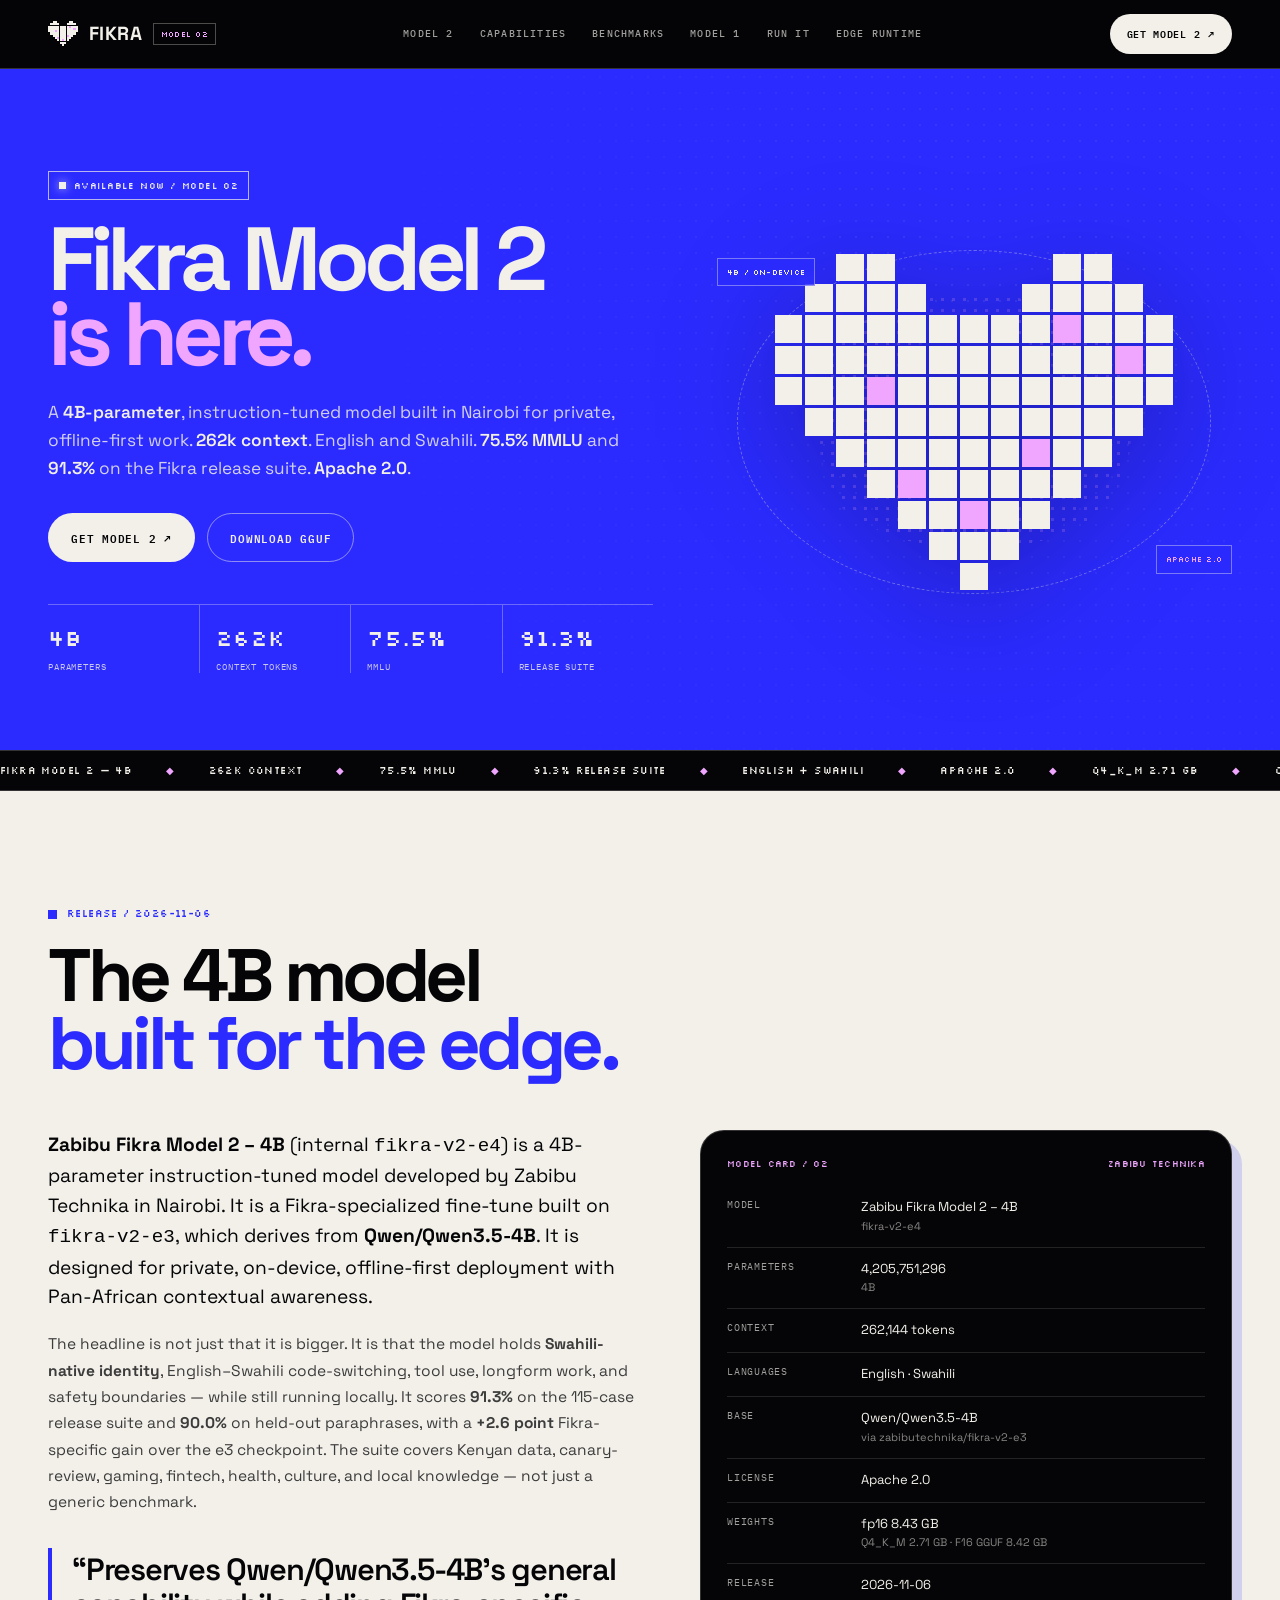
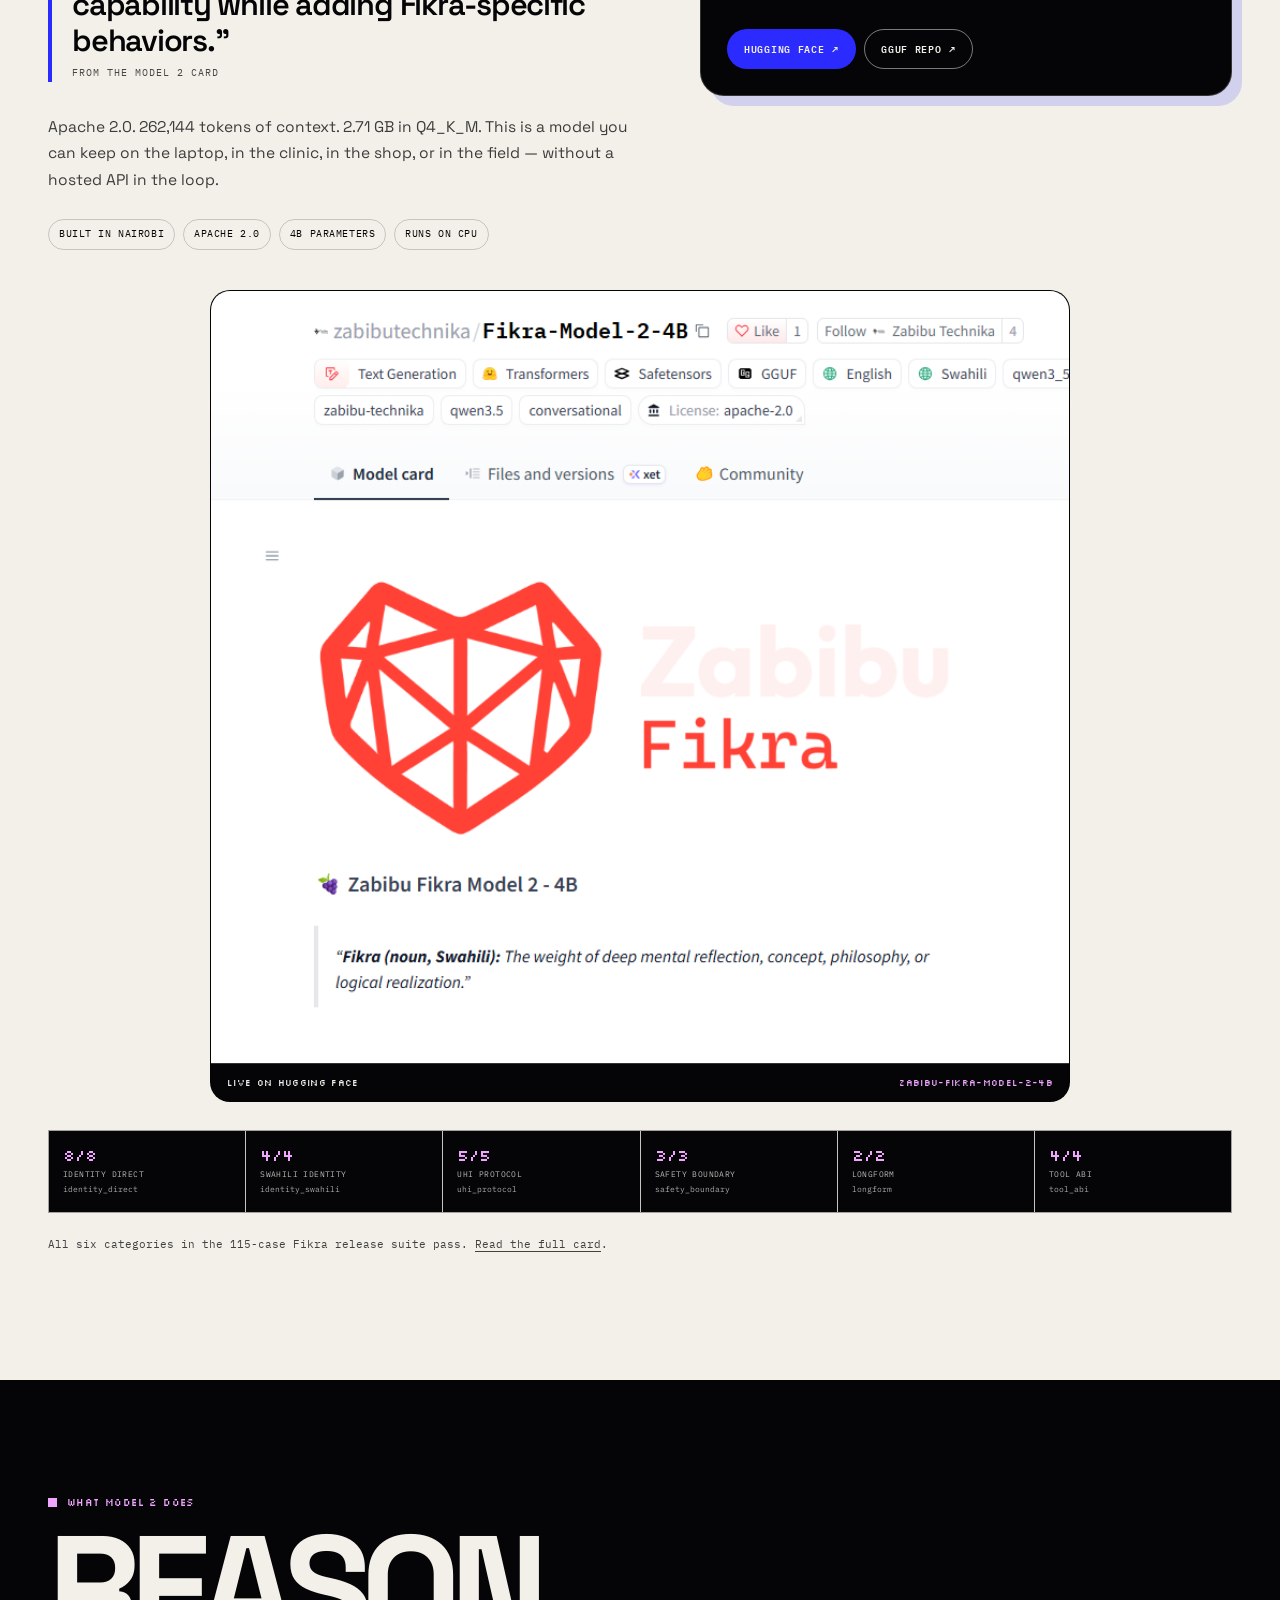
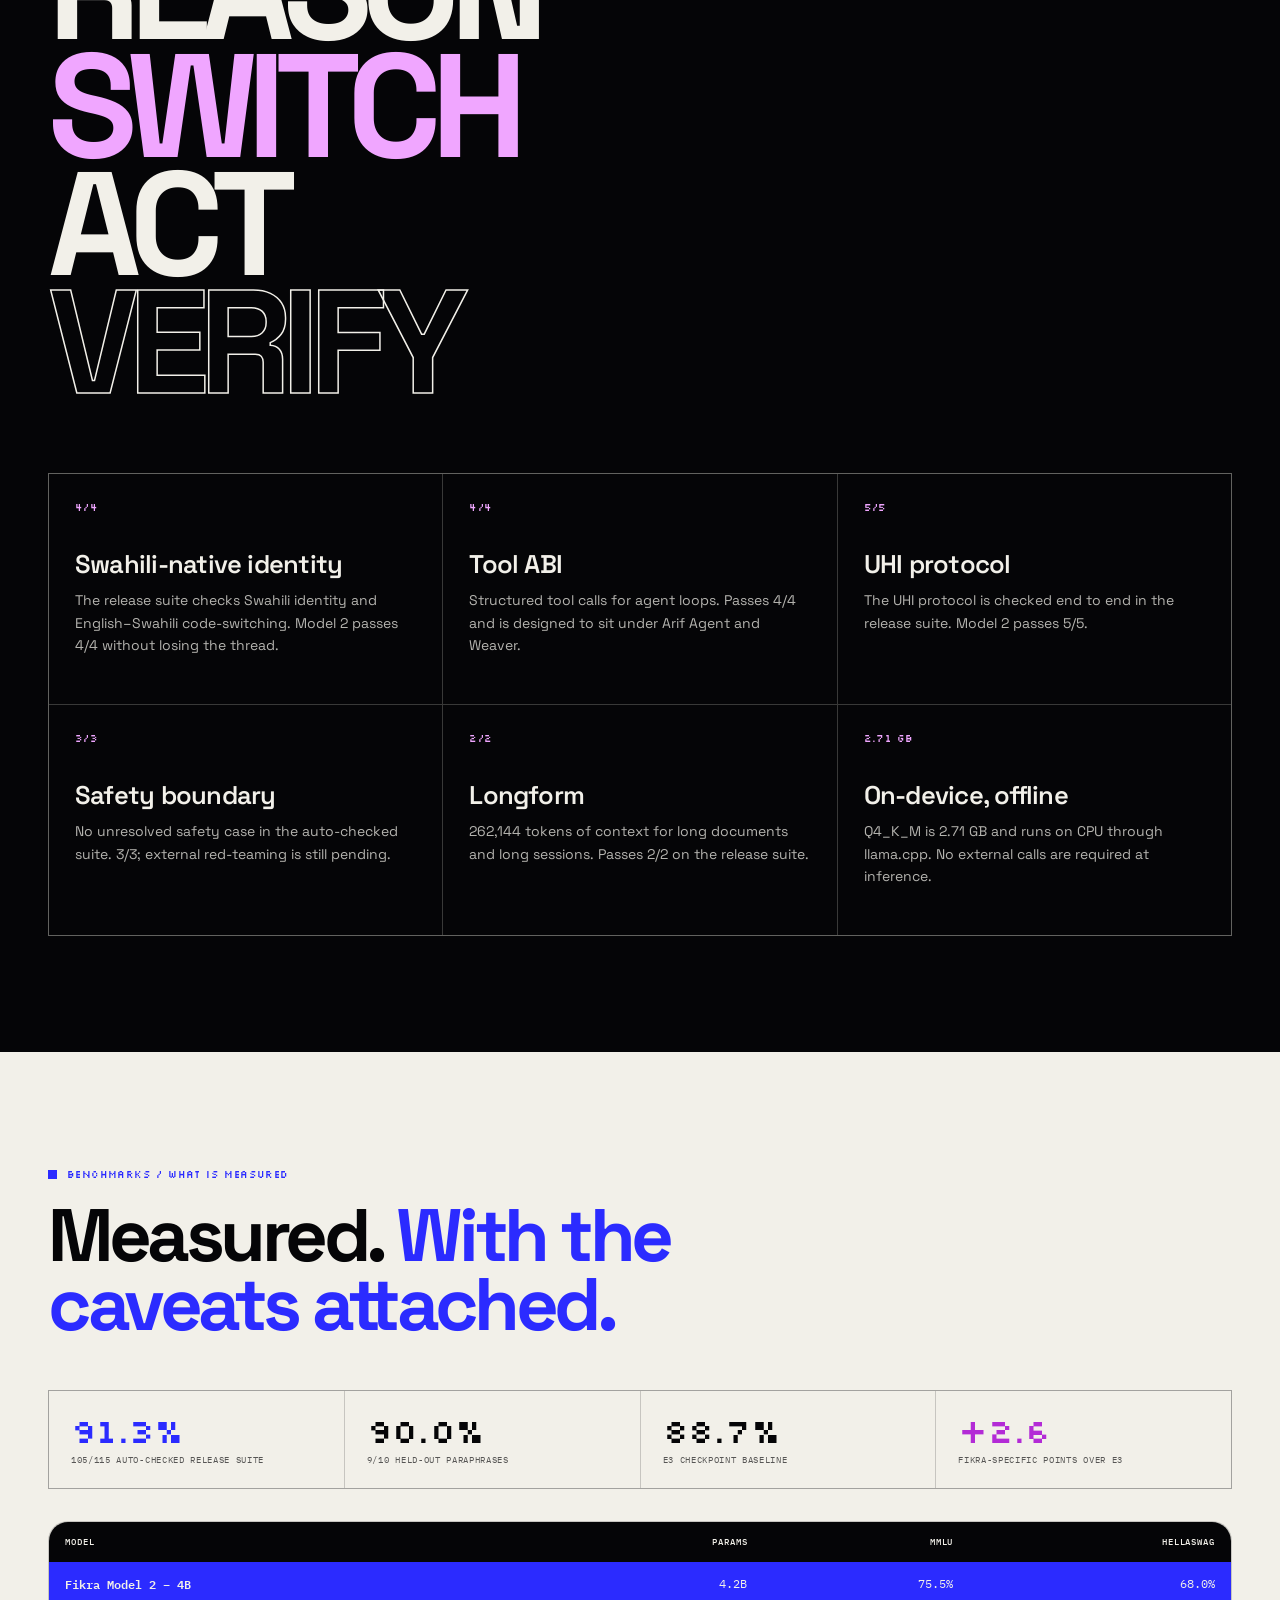
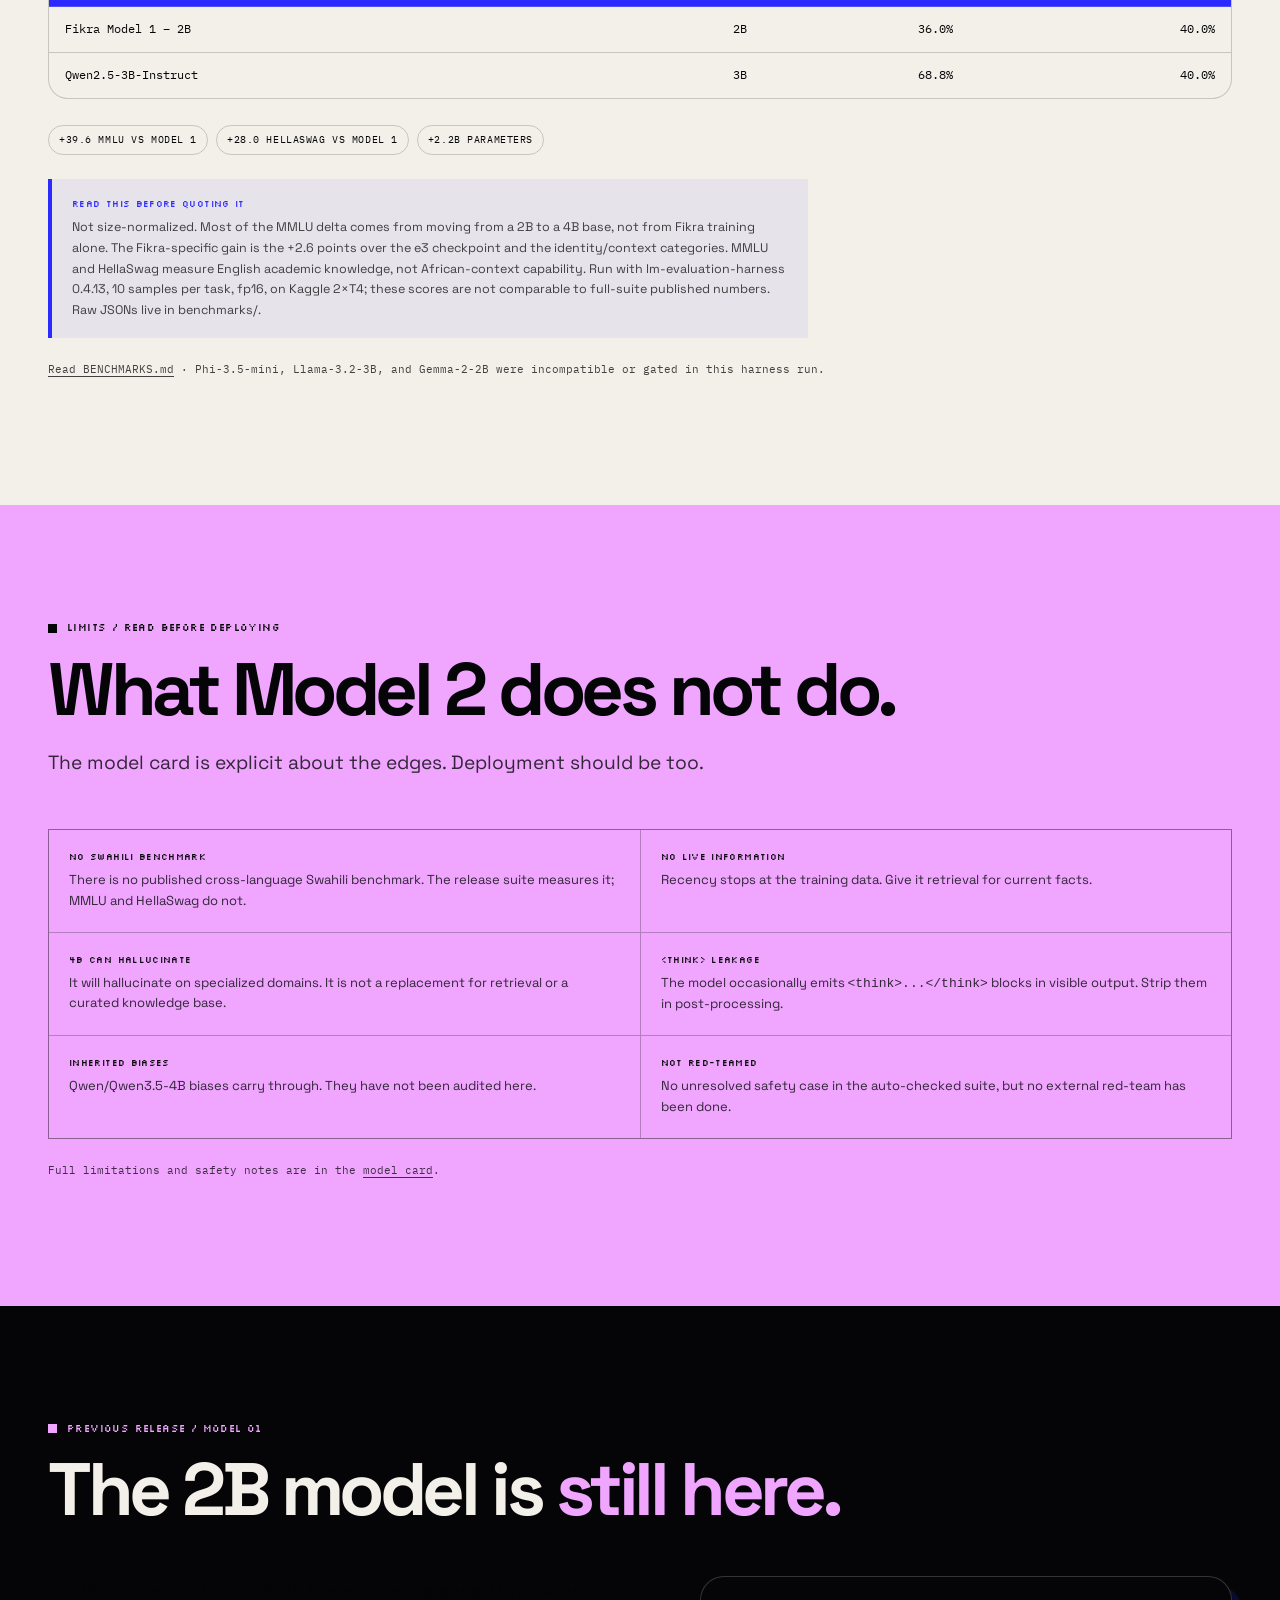
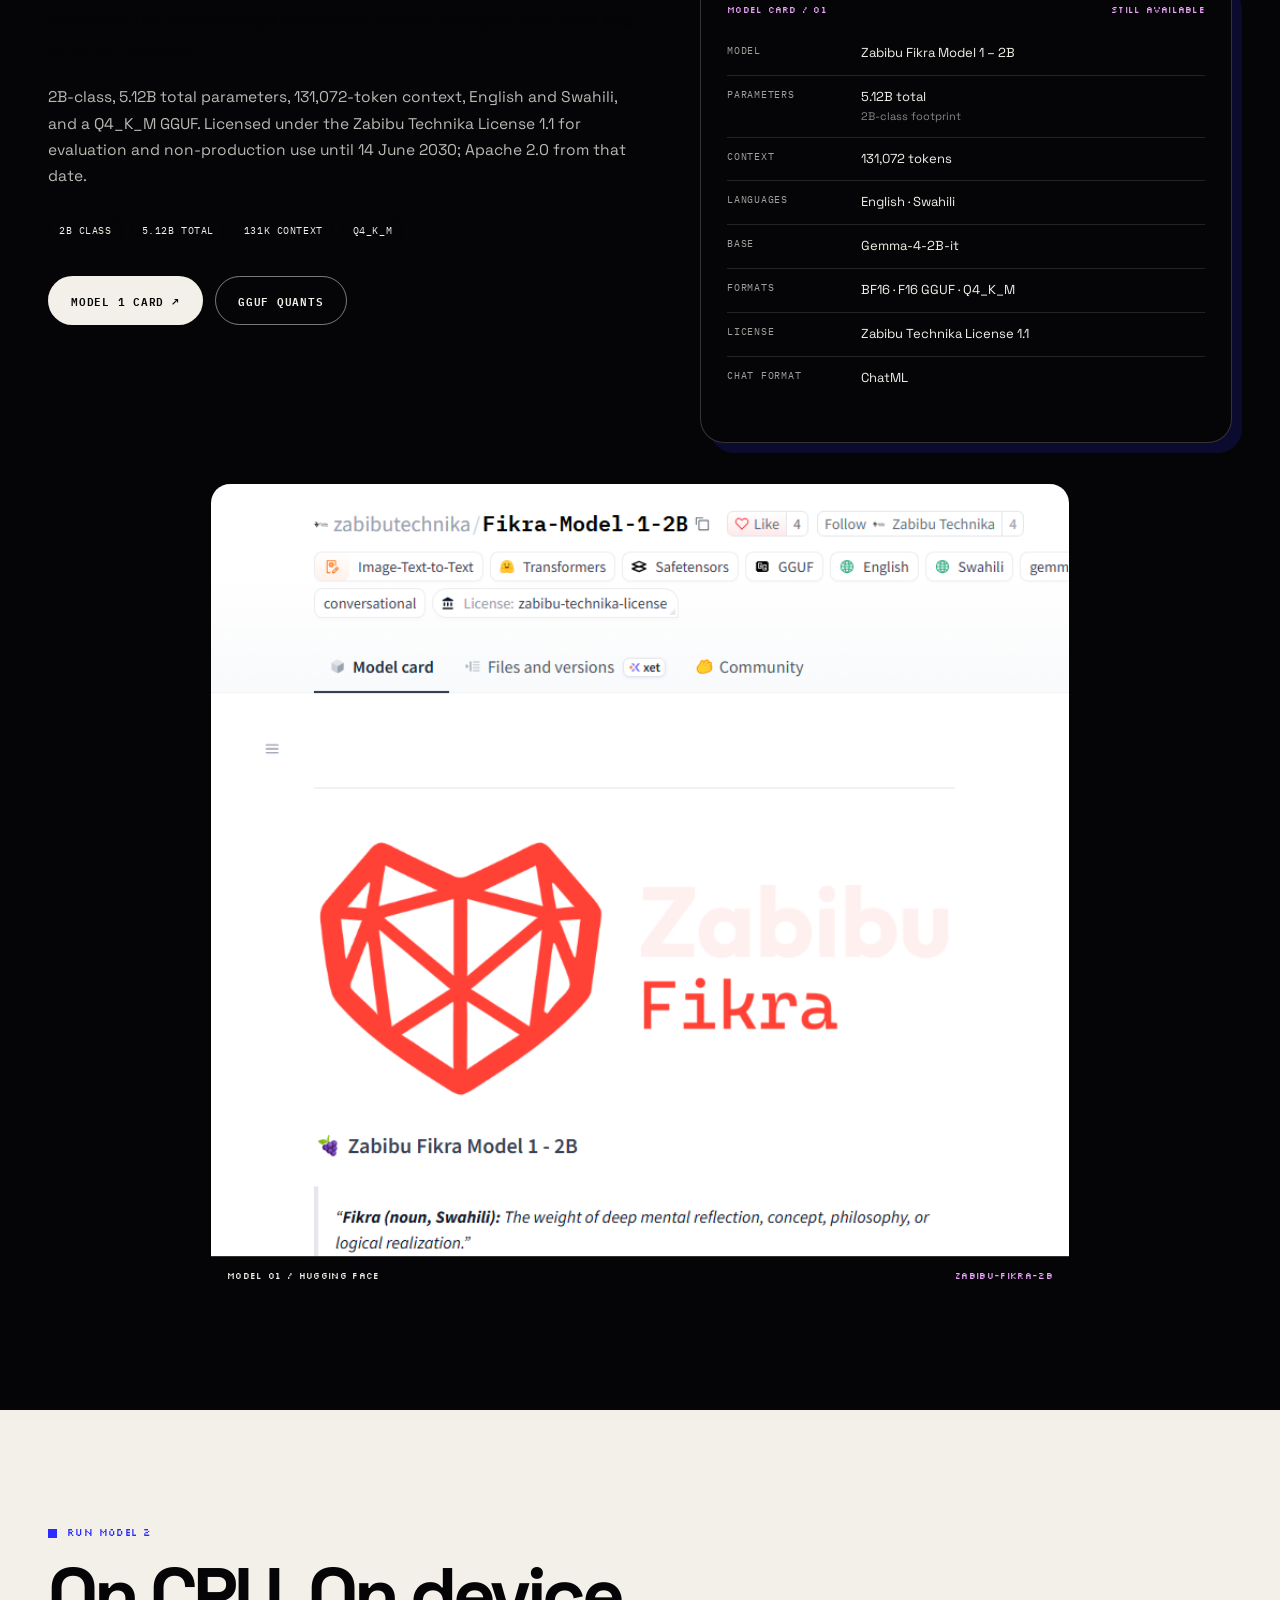
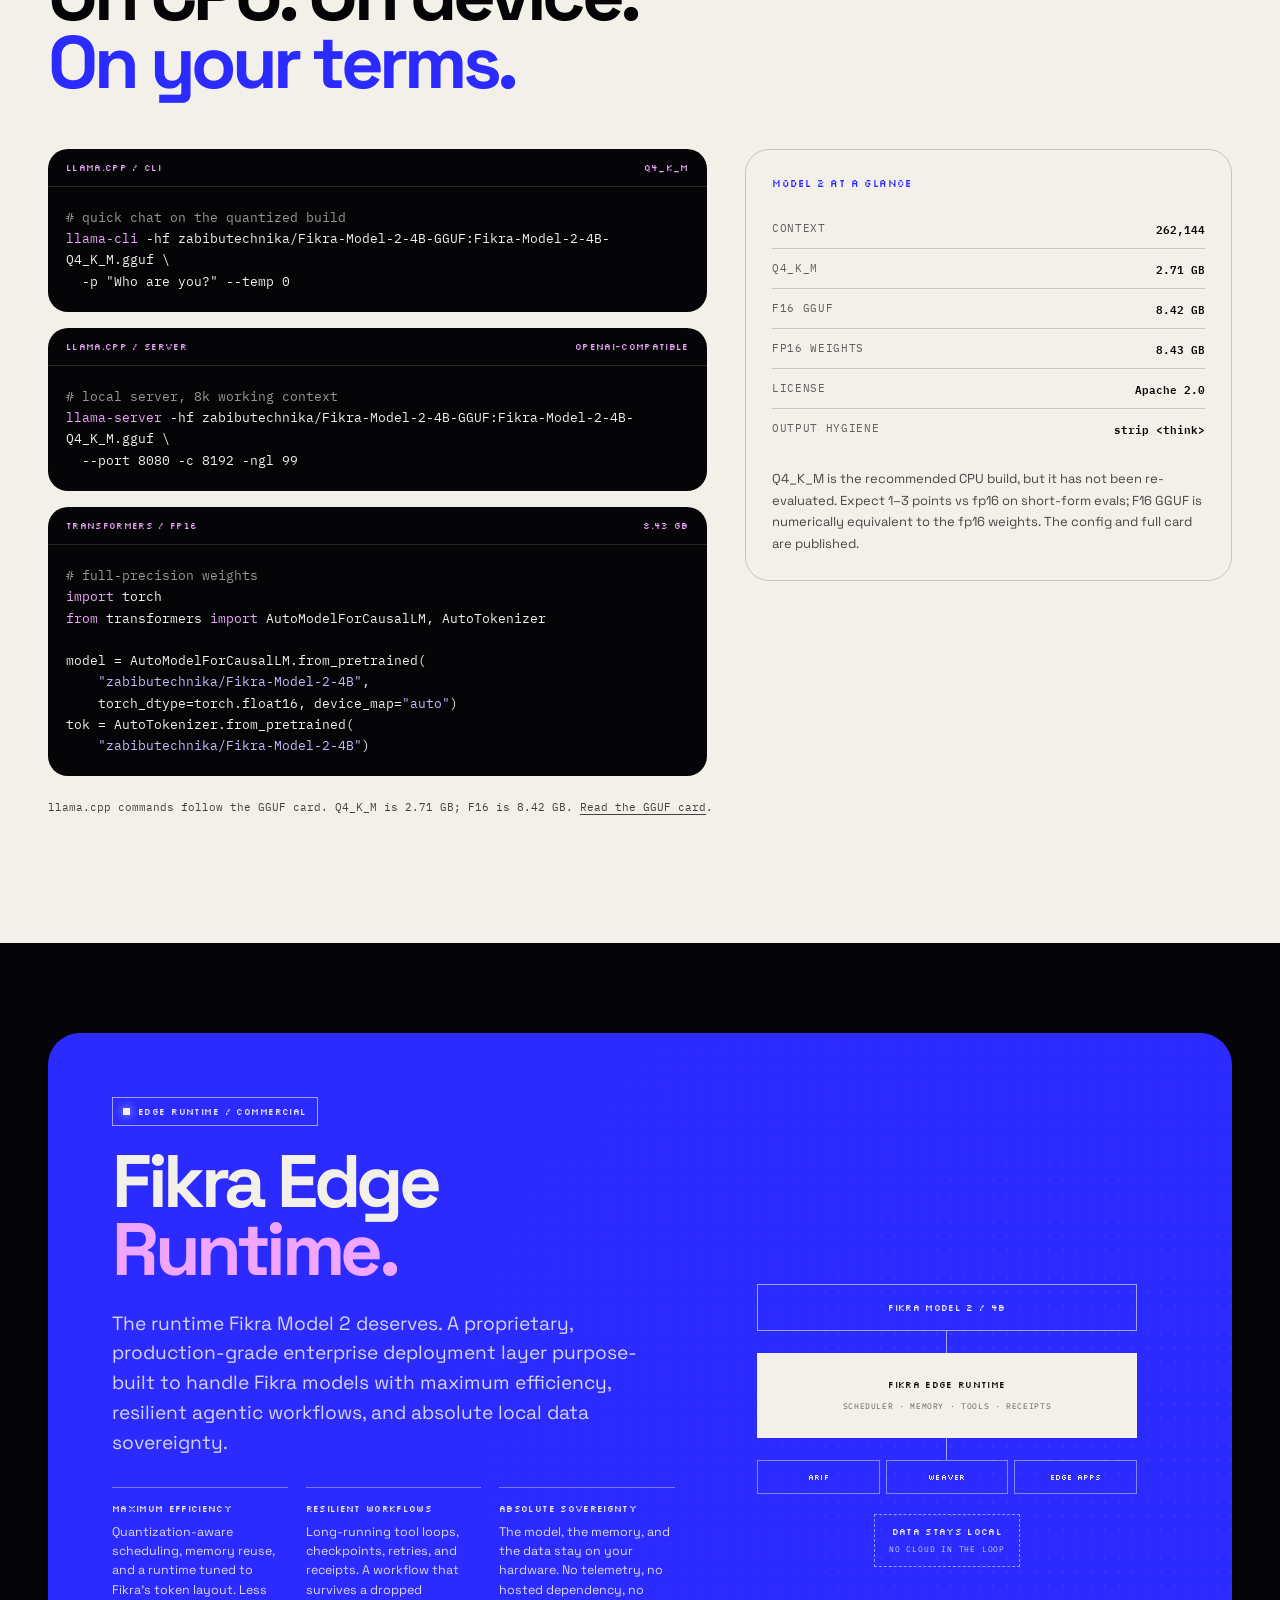
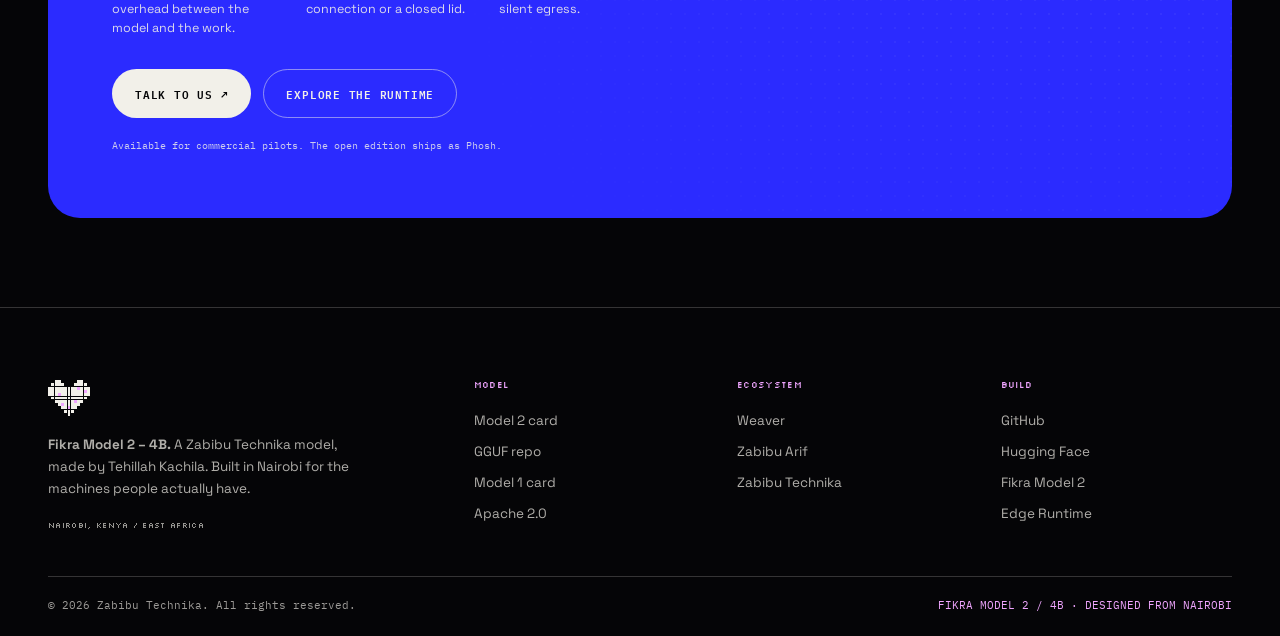
==== commit ee0f4685: "Ship Fikra Model 2 4B release page with benchmarks, limits, and Model 1" ====
--- a/sites/fikra/index.html
+++ b/sites/fikra/index.html
@@ -3,8 +3,8 @@
 <head>
 <meta charset="utf-8">
 <meta name="viewport" content="width=device-width, initial-scale=1">
-<title>Fikra Model 1 — 2B · small model, deep reasoning</title>
-<meta name="description" content="Zabibu Fikra Model 1 – 2B is an ultra-efficient, reasoning-optimized model built on Gemma-4-2B-it. 131k context, English and Swahili, agentic tool use, Q4_K_M GGUF. Runs locally. Fikra Model 2 is coming soon; the Fikra Edge Runtime is available for commercial pilots.">
+<title>Fikra Model 2 — 4B · on-device, offline-first</title>
+<meta name="description" content="Zabibu Fikra Model 2 – 4B is a 4B-parameter, instruction-tuned model built in Nairobi for private, offline-first deployment. 262k context, English and Swahili, 91.3% on the Fikra release suite, Apache 2.0, Q4_K_M GGUF.">
 <meta name="theme-color" content="#050507">
 <link rel="preconnect" href="https://fonts.googleapis.com">
 <link rel="preconnect" href="https://fonts.gstatic.com" crossorigin>
@@ -19,17 +19,18 @@
     <a class="brand" href="./">
       <img class="brand-mark" src="assets/fikra-mark-light.svg" alt="">
       <span class="brand-word">FIKRA</span>
-      <span class="brand-tag">MODEL 01</span>
+      <span class="brand-tag">MODEL 02</span>
     </a>
     <nav class="site-nav" aria-label="Primary">
-      <a href="#model">The model</a>
+      <a href="#model-2">Model 2</a>
       <a href="#capabilities">Capabilities</a>
+      <a href="#benchmarks">Benchmarks</a>
+      <a href="#model-1">Model 1</a>
       <a href="#run">Run it</a>
-      <a href="#fikra-model-2">Fikra Model 2</a>
       <a href="runtime/">Edge Runtime</a>
     </nav>
     <div class="header-actions">
-      <a class="btn btn-paper btn-sm" href="https://huggingface.co/zabibutechnika/Zabibu-Fikra-2B">Get the model <span aria-hidden="true">↗</span></a>
+      <a class="btn btn-paper btn-sm" href="https://huggingface.co/zabibutechnika/Fikra-Model-2-4B">Get Model 2 <span aria-hidden="true">↗</span></a>
     </div>
   </div>
 </header>
@@ -38,119 +39,126 @@
   <section class="hero">
     <div class="hero-inner wrap">
       <div class="hero-copy">
-        <p class="hero-eyebrow">ZABIBU FIKRA · MODEL 01 · 2B</p>
-        <h1>Small model.<br><span class="pink-text">Deep reasoning.</span></h1>
+        <span class="coming available">AVAILABLE NOW / MODEL 02</span>
+        <h1><span class="nowrap">Fikra Model 2</span><br><span class="pink-text">is here.</span></h1>
         <p class="hero-lede">
-          An ultra-efficient, reasoning-optimized model built on <strong>Gemma-4-2B-it</strong>
-          and tuned for Pan-African contexts, business agility, and high-density
-          <strong>English–Swahili</strong> code-switching. It runs on the machine in front of you.
+          A <strong>4B-parameter</strong>, instruction-tuned model built in Nairobi for
+          private, offline-first work. <strong>262k context</strong>. English and Swahili.
+          <strong>75.5% MMLU</strong> and <strong>91.3%</strong> on the Fikra release suite.
+          <strong>Apache 2.0</strong>.
         </p>
         <div class="cta-row">
-          <a class="btn btn-paper" href="#model">Read the model card <span aria-hidden="true">↗</span></a>
-          <a class="btn btn-outline-light" href="#run">Download GGUF</a>
+          <a class="btn btn-paper" href="https://huggingface.co/zabibutechnika/Fikra-Model-2-4B">Get Model 2 <span aria-hidden="true">↗</span></a>
+          <a class="btn btn-outline-light" href="https://huggingface.co/zabibutechnika/Fikra-Model-2-4B-GGUF">Download GGUF</a>
         </div>
         <div class="hero-stats">
-          <div class="hero-stat"><strong>2B</strong><span>model class</span></div>
-          <div class="hero-stat"><strong>131K</strong><span>context tokens</span></div>
-          <div class="hero-stat"><strong>EN + SW</strong><span>languages</span></div>
-          <div class="hero-stat"><strong>Q4_K_M</strong><span>GGUF on device</span></div>
+          <div class="hero-stat"><strong>4B</strong><span>parameters</span></div>
+          <div class="hero-stat"><strong>262K</strong><span>context tokens</span></div>
+          <div class="hero-stat"><strong>75.5%</strong><span>MMLU</span></div>
+          <div class="hero-stat"><strong>91.3%</strong><span>release suite</span></div>
         </div>
       </div>
 
       <div class="hero-art" aria-hidden="true">
         <img class="hero-heart" src="assets/fikra-mark-light.svg" alt="">
-        <span class="art-chip art-chip-a">REASONING / AGENTIC</span>
-        <span class="art-chip art-chip-b">SOVEREIGN / LOCAL</span>
+        <span class="art-chip art-chip-a">4B / ON-DEVICE</span>
+        <span class="art-chip art-chip-b">APACHE 2.0</span>
       </div>
     </div>
   </section>
 
   <div class="ticker" aria-hidden="true">
     <div class="ticker-track">
-      <span>FIKRA MODEL 01 — 2B</span><em>◆</em><span>131,072 TOKEN CONTEXT</span><em>◆</em><span>ENGLISH + SWAHILI</span><em>◆</em><span>Q4_K_M GGUF</span><em>◆</em><span>LOCAL / SOVEREIGN</span><em>◆</em><span>REASONING + AGENTIC</span><em>◆</em><span>EDGE RUNTIME — COMING SOON</span><em>◆</em>
-      <span>FIKRA MODEL 01 — 2B</span><em>◆</em><span>131,072 TOKEN CONTEXT</span><em>◆</em><span>ENGLISH + SWAHILI</span><em>◆</em><span>Q4_K_M GGUF</span><em>◆</em><span>LOCAL / SOVEREIGN</span><em>◆</em><span>REASONING + AGENTIC</span><em>◆</em><span>EDGE RUNTIME — COMING SOON</span><em>◆</em>
+      <span>FIKRA MODEL 2 — 4B</span><em>◆</em><span>262K CONTEXT</span><em>◆</em><span>75.5% MMLU</span><em>◆</em><span>91.3% RELEASE SUITE</span><em>◆</em><span>ENGLISH + SWAHILI</span><em>◆</em><span>APACHE 2.0</span><em>◆</em><span>Q4_K_M 2.71 GB</span><em>◆</em><span>OFFLINE-FIRST</span><em>◆</em>
+      <span>FIKRA MODEL 2 — 4B</span><em>◆</em><span>262K CONTEXT</span><em>◆</em><span>75.5% MMLU</span><em>◆</em><span>91.3% RELEASE SUITE</span><em>◆</em><span>ENGLISH + SWAHILI</span><em>◆</em><span>APACHE 2.0</span><em>◆</em><span>Q4_K_M 2.71 GB</span><em>◆</em><span>OFFLINE-FIRST</span><em>◆</em>
     </div>
   </div>
 
-  <section id="model" class="section paper">
+  <section id="model-2" class="section paper">
     <div class="wrap">
       <div class="section-head">
-        <p class="eyebrow">The model that exists</p>
-        <h2>Not a demo. <span class="blue-text">A downloadable model.</span></h2>
+        <p class="eyebrow">Release / 2026-11-06</p>
+        <h2>The 4B model <span class="blue-text">built for the edge.</span></h2>
       </div>
 
       <div class="model-grid">
         <div class="model-copy">
           <p class="lead">
-            <strong>Zabibu Fikra Model 1 – 2B</strong> is an ultra-efficient, reasoning-optimized
-            model built on the Gemma-4-2B-it architecture. It was conceptualized, built, and
-            deployed by a solo developer in East Africa, then tuned for Pan-African contexts,
-            business agility, and high-density English–Swahili code-switching.
+            <strong>Zabibu Fikra Model 2 – 4B</strong> (internal <code>fikra-v2-e4</code>) is a
+            4B-parameter instruction-tuned model developed by Zabibu Technika in Nairobi. It is
+            a Fikra-specialized fine-tune built on <code>fikra-v2-e3</code>, which derives from
+            <strong>Qwen/Qwen3.5-4B</strong>. It is designed for private, on-device, offline-first
+            deployment with Pan-African contextual awareness.
           </p>
           <p class="copy">
-            The model card calls its approach <strong>action-oriented cognitive extraction</strong>.
-            Every instruction is treated as an execution task, not a prompt for polite filler.
-            It is a 2B-class model that runs on the hardware people actually have — local,
-            private, and offline when the network is not there.
+            The headline is not just that it is bigger. It is that the model holds
+            <strong>Swahili-native identity</strong>, English–Swahili code-switching, tool use,
+            longform work, and safety boundaries — while still running locally. It scores
+            <strong>91.3%</strong> on the 115-case release suite and <strong>90.0%</strong> on
+            held-out paraphrases, with a <strong>+2.6 point</strong> Fikra-specific gain over the
+            e3 checkpoint. The suite covers Kenyan data, canary-review, gaming, fintech, health,
+            culture, and local knowledge — not just a generic benchmark.
           </p>
 
           <blockquote class="pull-quote">
-            “Deterministic action over verbose guesswork.”
-            <span>From the Fikra model card</span>
+            “Preserves Qwen/Qwen3.5-4B's general capability while adding Fikra-specific behaviors.”
+            <span>From the Model 2 card</span>
           </blockquote>
 
           <p class="copy">
-            It is not trying to win a benchmark for general knowledge. It is trying to be the
-            model you can keep: a small, sharp reasoning engine for business workflows, local
-            agents, and software that has to work from Nairobi to the next town without a
-            reliable connection.
+            Apache 2.0. 262,144 tokens of context. 2.71 GB in Q4_K_M. This is a model you can
+            keep on the laptop, in the clinic, in the shop, or in the field — without a hosted
+            API in the loop.
           </p>
 
           <div class="fact-row">
-            <span class="fact">Built in East Africa</span>
-            <span class="fact">Fine-tuned with Unsloth</span>
-            <span class="fact">2B-class footprint</span>
-            <span class="fact">Open weights</span>
-          </div>
-        </div>
-
-        <aside class="spec-card" aria-label="Fikra Model 1 specifications">
-          <div class="spec-head"><span>MODEL CARD / 01</span><span>ZABIBU TECHNIKA</span></div>
+            <span class="fact">Built in Nairobi</span>
+            <span class="fact">Apache 2.0</span>
+            <span class="fact">4B parameters</span>
+            <span class="fact">Runs on CPU</span>
+          </div>
+        </div>
+
+        <aside class="spec-card" aria-label="Fikra Model 2 specifications">
+          <div class="spec-head"><span>MODEL CARD / 02</span><span>ZABIBU TECHNIKA</span></div>
           <dl>
-            <div class="spec-row"><dt>Model</dt><dd>Zabibu Fikra Model 1 – 2B<small>Zabibu-Fikra-2B on Hugging Face</small></dd></div>
-            <div class="spec-row"><dt>Parameters</dt><dd>5.12B total<small>2B-class footprint</small></dd></div>
-            <div class="spec-row"><dt>Context</dt><dd>131,072 tokens</dd></div>
+            <div class="spec-row"><dt>Model</dt><dd>Zabibu Fikra Model 2 – 4B<small>fikra-v2-e4</small></dd></div>
+            <div class="spec-row"><dt>Parameters</dt><dd>4,205,751,296<small>4B</small></dd></div>
+            <div class="spec-row"><dt>Context</dt><dd>262,144 tokens</dd></div>
             <div class="spec-row"><dt>Languages</dt><dd>English · Swahili</dd></div>
-            <div class="spec-row"><dt>Architecture</dt><dd>Gemma-4-2B-it<small>Gemma 4 E2B · multimodal token space</small></dd></div>
-            <div class="spec-row"><dt>Fine-tune</dt><dd>Unsloth + TRL</dd></div>
-            <div class="spec-row"><dt>Formats</dt><dd>BF16 · F16 GGUF · Q4_K_M</dd></div>
-            <div class="spec-row"><dt>License</dt><dd>Zabibu Technika License 1.1</dd></div>
-            <div class="spec-row"><dt>Chat format</dt><dd>ChatML</dd></div>
+            <div class="spec-row"><dt>Base</dt><dd>Qwen/Qwen3.5-4B<small>via zabibutechnika/fikra-v2-e3</small></dd></div>
+            <div class="spec-row"><dt>License</dt><dd>Apache 2.0</dd></div>
+            <div class="spec-row"><dt>Weights</dt><dd>fp16 8.43 GB<small>Q4_K_M 2.71 GB · F16 GGUF 8.42 GB</small></dd></div>
+            <div class="spec-row"><dt>Release</dt><dd>2026-11-06</dd></div>
           </dl>
           <div class="spec-actions">
-            <a class="btn btn-blue btn-sm" href="https://huggingface.co/zabibutechnika/Zabibu-Fikra-2B">Hugging Face <span aria-hidden="true">↗</span></a>
-            <a class="btn btn-outline-light btn-sm" href="https://huggingface.co/mradermacher/Zabibu-Fikra-2B-GGUF">GGUF quants <span aria-hidden="true">↗</span></a>
+            <a class="btn btn-blue btn-sm" href="https://huggingface.co/zabibutechnika/Fikra-Model-2-4B">Hugging Face <span aria-hidden="true">↗</span></a>
+            <a class="btn btn-outline-light btn-sm" href="https://huggingface.co/zabibutechnika/Fikra-Model-2-4B-GGUF">GGUF repo <span aria-hidden="true">↗</span></a>
           </div>
         </aside>
       </div>
 
-      <p class="fine">
-        License: evaluation and non-production use until 14 June 2030; Apache 2.0 from that date.
-        Production use requires written permission.
-        <a href="https://zabibu.vercel.app/contact">Talk to us about production</a> ·
-        <a href="https://huggingface.co/zabibutechnika/Zabibu-Fikra-2B/blob/main/LICENSE.md">Read the license</a>.
-      </p>
-
-      <figure class="model-shot">
-        <img src="assets/fikra.png" alt="Zabibu Fikra 2B model card on Hugging Face, showing the Fikra heart logo and model metadata" width="1855" height="843">
-        <figcaption><span>LIVE ON HUGGING FACE</span><span>ZABIBU-FIKRA-2B</span></figcaption>
+      <figure class="model-shot model2-shot">
+        <img src="assets/model2-card.png" alt="Zabibu Fikra Model 2 4B model card on Hugging Face, showing the Fikra heart logo, Apache 2.0 license, and model description" width="800" height="720">
+        <figcaption><span>LIVE ON HUGGING FACE</span><span>ZABIBU-FIKRA-MODEL-2-4B</span></figcaption>
       </figure>
+
+      <div class="score-grid" aria-label="Fikra release suite category scores">
+        <div class="score"><strong>8/8</strong><span>Identity direct</span><em>identity_direct</em></div>
+        <div class="score"><strong>4/4</strong><span>Swahili identity</span><em>identity_swahili</em></div>
+        <div class="score"><strong>5/5</strong><span>UHI protocol</span><em>uhi_protocol</em></div>
+        <div class="score"><strong>3/3</strong><span>Safety boundary</span><em>safety_boundary</em></div>
+        <div class="score"><strong>2/2</strong><span>Longform</span><em>longform</em></div>
+        <div class="score"><strong>4/4</strong><span>Tool ABI</span><em>tool_abi</em></div>
+      </div>
+      <p class="fine">All six categories in the 115-case Fikra release suite pass. <a href="https://huggingface.co/zabibutechnika/Fikra-Model-2-4B">Read the full card</a>.</p>
     </div>
   </section>
 
   <section id="capabilities" class="section ink">
     <div class="wrap">
-      <p class="eyebrow">What it does</p>
+      <p class="eyebrow">What Model 2 does</p>
+      <h2 class="sr-only">Fikra Model 2 capabilities</h2>
       <div class="verb-stack" aria-hidden="true">
         <span>Reason</span>
         <span>Switch</span>
@@ -160,126 +168,225 @@
 
       <div class="cap-grid">
         <article class="cap">
-          <span class="n">01</span>
-          <h3>Reasoning that commits</h3>
-          <p>Thinking mode, action-oriented extraction, and a low-temperature operating range. Tuned to decide, not to ramble.</p>
-        </article>
-        <article class="cap">
-          <span class="n">02</span>
-          <h3>Code-switching by design</h3>
-          <p>English and Swahili, with high-density dialect switching. Built for Pan-African business contexts, not translated after the fact.</p>
-        </article>
-        <article class="cap">
-          <span class="n">03</span>
-          <h3>Agentic by default</h3>
-          <p>The ChatML template carries tool-call and thinking channels. It drops into Arif Agent and Weaver without a translation layer.</p>
-        </article>
-        <article class="cap">
-          <span class="n">04</span>
-          <h3>Edge-native</h3>
-          <p>A 2B-class footprint and a Q4_K_M GGUF that fits consumer hardware. No data center, no API key, no queue.</p>
-        </article>
-        <article class="cap">
-          <span class="n">05</span>
-          <h3>Sovereign</h3>
-          <p>Runs locally, offline, and under your control. The system prompt is explicit: the model belongs to Zabibu Technika, not an external platform.</p>
-        </article>
-        <article class="cap">
-          <span class="n">06</span>
-          <h3>Tuned to run</h3>
-          <p>Recommended inference is 0.15–0.2 temperature, top_p 0.95, and repeat penalty 1.15. The defaults are in the card, not guessed.</p>
-        </article>
-      </div>
+          <span class="n">4/4</span>
+          <h3>Swahili-native identity</h3>
+          <p>The release suite checks Swahili identity and English–Swahili code-switching. Model 2 passes 4/4 without losing the thread.</p>
+        </article>
+        <article class="cap">
+          <span class="n">4/4</span>
+          <h3>Tool ABI</h3>
+          <p>Structured tool calls for agent loops. Passes 4/4 and is designed to sit under Arif Agent and Weaver.</p>
+        </article>
+        <article class="cap">
+          <span class="n">5/5</span>
+          <h3>UHI protocol</h3>
+          <p>The UHI protocol is checked end to end in the release suite. Model 2 passes 5/5.</p>
+        </article>
+        <article class="cap">
+          <span class="n">3/3</span>
+          <h3>Safety boundary</h3>
+          <p>No unresolved safety case in the auto-checked suite. 3/3; external red-teaming is still pending.</p>
+        </article>
+        <article class="cap">
+          <span class="n">2/2</span>
+          <h3>Longform</h3>
+          <p>262,144 tokens of context for long documents and long sessions. Passes 2/2 on the release suite.</p>
+        </article>
+        <article class="cap">
+          <span class="n">2.71 GB</span>
+          <h3>On-device, offline</h3>
+          <p>Q4_K_M is 2.71 GB and runs on CPU through llama.cpp. No external calls are required at inference.</p>
+        </article>
+      </div>
+    </div>
+  </section>
+
+  <section id="benchmarks" class="section paper">
+    <div class="wrap">
+      <div class="section-head">
+        <p class="eyebrow">Benchmarks / what is measured</p>
+        <h2>Measured. <span class="blue-text">With the caveats attached.</span></h2>
+      </div>
+
+      <div class="metrics">
+        <div class="metric hot"><strong>91.3%</strong><span>105/115 auto-checked release suite</span></div>
+        <div class="metric"><strong>90.0%</strong><span>9/10 held-out paraphrases</span></div>
+        <div class="metric"><strong>88.7%</strong><span>e3 checkpoint baseline</span></div>
+        <div class="metric pink"><strong>+2.6</strong><span>Fikra-specific points over e3</span></div>
+      </div>
+
+      <div class="bench-wrap">
+        <table class="bench-table">
+          <thead>
+            <tr><th>Model</th><th class="num">Params</th><th class="num">MMLU</th><th class="num">HellaSwag</th></tr>
+          </thead>
+          <tbody>
+            <tr class="win"><td>Fikra Model 2 – 4B</td><td class="num">4.2B</td><td class="num">75.5%</td><td class="num">68.0%</td></tr>
+            <tr><td>Fikra Model 1 – 2B</td><td class="num">2B</td><td class="num">36.0%</td><td class="num">40.0%</td></tr>
+            <tr><td>Qwen2.5-3B-Instruct</td><td class="num">3B</td><td class="num">68.8%</td><td class="num">40.0%</td></tr>
+          </tbody>
+        </table>
+      </div>
+
+      <div class="fact-row">
+        <span class="fact">+39.6 MMLU vs Model 1</span>
+        <span class="fact">+28.0 HellaSwag vs Model 1</span>
+        <span class="fact">+2.2B parameters</span>
+      </div>
+
+      <div class="caveat">
+        <strong>Read this before quoting it</strong>
+        <p>
+          Not size-normalized. Most of the MMLU delta comes from moving from a 2B to a 4B base,
+          not from Fikra training alone. The Fikra-specific gain is the +2.6 points over the e3
+          checkpoint and the identity/context categories. MMLU and HellaSwag measure English
+          academic knowledge, not African-context capability. Run with
+          lm-evaluation-harness 0.4.13, 10 samples per task, fp16, on Kaggle 2×T4; these scores
+          are not comparable to full-suite published numbers. Raw JSONs live in benchmarks/.
+        </p>
+      </div>
+
+      <p class="fine">
+        <a href="https://huggingface.co/zabibutechnika/Fikra-Model-2-4B/blob/main/BENCHMARKS.md">Read BENCHMARKS.md</a>
+        · Phi-3.5-mini, Llama-3.2-3B, and Gemma-2-2B were incompatible or gated in this harness run.
+      </p>
+    </div>
+  </section>
+
+  <section id="limits" class="section pink">
+    <div class="wrap">
+      <div class="section-head">
+        <p class="eyebrow">Limits / read before deploying</p>
+        <h2>What Model 2 does not do.</h2>
+        <p class="lead">
+          The model card is explicit about the edges. Deployment should be too.
+        </p>
+      </div>
+
+      <div class="limits-grid">
+        <div class="limit"><strong>No Swahili benchmark</strong><p>There is no published cross-language Swahili benchmark. The release suite measures it; MMLU and HellaSwag do not.</p></div>
+        <div class="limit"><strong>No live information</strong><p>Recency stops at the training data. Give it retrieval for current facts.</p></div>
+        <div class="limit"><strong>4B can hallucinate</strong><p>It will hallucinate on specialized domains. It is not a replacement for retrieval or a curated knowledge base.</p></div>
+        <div class="limit"><strong>&lt;think&gt; leakage</strong><p>The model occasionally emits <code>&lt;think&gt;...&lt;/think&gt;</code> blocks in visible output. Strip them in post-processing.</p></div>
+        <div class="limit"><strong>Inherited biases</strong><p>Qwen/Qwen3.5-4B biases carry through. They have not been audited here.</p></div>
+        <div class="limit"><strong>Not red-teamed</strong><p>No unresolved safety case in the auto-checked suite, but no external red-team has been done.</p></div>
+      </div>
+
+      <p class="fine">
+        Full limitations and safety notes are in the
+        <a href="https://huggingface.co/zabibutechnika/Fikra-Model-2-4B#limitations">model card</a>.
+      </p>
+    </div>
+  </section>
+
+  <section id="model-1" class="section ink">
+    <div class="wrap">
+      <div class="section-head">
+        <p class="eyebrow">Previous release / Model 01</p>
+        <h2>The 2B model is <span class="pink-text">still here.</span></h2>
+      </div>
+
+      <div class="model-grid">
+        <div class="model-copy">
+          <p class="lead">
+            <strong>Zabibu Fikra Model 1 – 2B</strong> is the smaller release. It remains
+            available for constrained hardware, earlier integrations, and the original license.
+          </p>
+          <p class="copy">
+            2B-class, 5.12B total parameters, 131,072-token context, English and Swahili, and a
+            Q4_K_M GGUF. Licensed under the Zabibu Technika License 1.1 for evaluation and
+            non-production use until 14 June 2030; Apache 2.0 from that date.
+          </p>
+          <div class="fact-row">
+            <span class="fact">2B class</span>
+            <span class="fact">5.12B total</span>
+            <span class="fact">131k context</span>
+            <span class="fact">Q4_K_M</span>
+          </div>
+          <div class="cta-row">
+            <a class="btn btn-paper" href="https://huggingface.co/zabibutechnika/Zabibu-Fikra-2B">Model 1 card <span aria-hidden="true">↗</span></a>
+            <a class="btn btn-outline-light" href="https://huggingface.co/mradermacher/Zabibu-Fikra-2B-GGUF">GGUF quants</a>
+          </div>
+        </div>
+
+        <aside class="spec-card" aria-label="Fikra Model 1 specifications">
+          <div class="spec-head"><span>MODEL CARD / 01</span><span>STILL AVAILABLE</span></div>
+          <dl>
+            <div class="spec-row"><dt>Model</dt><dd>Zabibu Fikra Model 1 – 2B</dd></div>
+            <div class="spec-row"><dt>Parameters</dt><dd>5.12B total<small>2B-class footprint</small></dd></div>
+            <div class="spec-row"><dt>Context</dt><dd>131,072 tokens</dd></div>
+            <div class="spec-row"><dt>Languages</dt><dd>English · Swahili</dd></div>
+            <div class="spec-row"><dt>Base</dt><dd>Gemma-4-2B-it</dd></div>
+            <div class="spec-row"><dt>Formats</dt><dd>BF16 · F16 GGUF · Q4_K_M</dd></div>
+            <div class="spec-row"><dt>License</dt><dd>Zabibu Technika License 1.1</dd></div>
+            <div class="spec-row"><dt>Chat format</dt><dd>ChatML</dd></div>
+          </dl>
+        </aside>
+      </div>
+
+      <figure class="model-shot model1-shot">
+        <img src="assets/model1-card.png" alt="Zabibu Fikra Model 1 2B model card on Hugging Face, showing the Fikra heart logo and model description" width="800" height="720">
+        <figcaption><span>MODEL 01 / HUGGING FACE</span><span>ZABIBU-FIKRA-2B</span></figcaption>
+      </figure>
     </div>
   </section>
 
   <section id="run" class="section paper">
     <div class="wrap">
       <div class="section-head">
-        <p class="eyebrow">Run it</p>
-        <h2>On the machine <span class="blue-text">in front of you.</span></h2>
+        <p class="eyebrow">Run Model 2</p>
+        <h2>On CPU. On device. <span class="blue-text">On your terms.</span></h2>
       </div>
 
       <div class="deploy-grid">
         <div class="code-stack">
           <div class="code-card">
-            <div class="code-head"><span>OLLAMA / Q4_K_M</span><span>LOCAL</span></div>
-            <pre><span class="c"># pull the 4-bit quant and run it</span>
-<span class="g">ollama</span> run hf.co/zabibutechnika/Zabibu-Fikra-2B:Q4_K_M</pre>
+            <div class="code-head"><span>LLAMA.CPP / CLI</span><span>Q4_K_M</span></div>
+            <pre><span class="c"># quick chat on the quantized build</span>
+<span class="g">llama-cli</span> -hf zabibutechnika/Fikra-Model-2-4B-GGUF:Fikra-Model-2-4B-Q4_K_M.gguf \
+  -p "Who are you?" --temp 0</pre>
           </div>
           <div class="code-card">
-            <div class="code-head"><span>HUGGING FACE CLI</span><span>GGUF</span></div>
-            <pre><span class="c"># or download the file directly</span>
-<span class="g">huggingface-cli</span> download zabibutechnika/Zabibu-Fikra-2B \
-  zabibu-fikra-Q4_K_M.gguf</pre>
+            <div class="code-head"><span>LLAMA.CPP / SERVER</span><span>OPENAI-COMPATIBLE</span></div>
+            <pre><span class="c"># local server, 8k working context</span>
+<span class="g">llama-server</span> -hf zabibutechnika/Fikra-Model-2-4B-GGUF:Fikra-Model-2-4B-Q4_K_M.gguf \
+  --port 8080 -c 8192 -ngl 99</pre>
+          </div>
+          <div class="code-card">
+            <div class="code-head"><span>TRANSFORMERS / FP16</span><span>8.43 GB</span></div>
+            <pre><span class="c"># full-precision weights</span>
+<span class="g">import</span> torch
+<span class="g">from</span> transformers <span class="g">import</span> AutoModelForCausalLM, AutoTokenizer
+
+model = AutoModelForCausalLM.from_pretrained(
+    <span class="b">"zabibutechnika/Fikra-Model-2-4B"</span>,
+    torch_dtype=torch.float16, device_map=<span class="b">"auto"</span>)
+tok = AutoTokenizer.from_pretrained(
+    <span class="b">"zabibutechnika/Fikra-Model-2-4B"</span>)</pre>
           </div>
         </div>
 
         <aside class="param-card">
-          <span class="pixel">Recommended inference</span>
-          <div class="param-row"><span>Temperature</span><span>0.15 – 0.2</span></div>
-          <div class="param-row"><span>Top P</span><span>0.95</span></div>
-          <div class="param-row"><span>Repeat penalty</span><span>1.15</span></div>
-          <div class="param-row"><span>Chat format</span><span>ChatML</span></div>
-          <div class="param-row"><span>Quant</span><span>Q4_K_M / F16</span></div>
+          <span class="pixel">Model 2 at a glance</span>
+          <div class="param-row"><span>Context</span><span>262,144</span></div>
+          <div class="param-row"><span>Q4_K_M</span><span>2.71 GB</span></div>
+          <div class="param-row"><span>F16 GGUF</span><span>8.42 GB</span></div>
+          <div class="param-row"><span>fp16 weights</span><span>8.43 GB</span></div>
+          <div class="param-row"><span>License</span><span>Apache 2.0</span></div>
+          <div class="param-row"><span>Output hygiene</span><span>strip &lt;think&gt;</span></div>
           <p class="param-note">
-            Use the ChatML template from the model card. The repository ships a
-            <a href="https://huggingface.co/zabibutechnika/Zabibu-Fikra-2B/blob/main/Modelfile">Modelfile</a>
-            for Ollama and an F16 GGUF for higher-fidelity local runs.
+            Q4_K_M is the recommended CPU build, but it has not been re-evaluated. Expect
+            1–3 points vs fp16 on short-form evals; F16 GGUF is numerically equivalent to the
+            fp16 weights. The <a href="https://huggingface.co/zabibutechnika/Fikra-Model-2-4B/blob/main/config.json">config</a>
+            and <a href="https://huggingface.co/zabibutechnika/Fikra-Model-2-4B">full card</a> are published.
           </p>
         </aside>
       </div>
 
       <p class="fine">
-        Q4_K_M fits consumer hardware. F16 GGUF and BF16 weights are in the repository.
-        Community quants are available from
-        <a href="https://huggingface.co/mradermacher/Zabibu-Fikra-2B-GGUF">mradermacher</a>.
+        llama.cpp commands follow the GGUF card. Q4_K_M is 2.71 GB; F16 is 8.42 GB.
+        <a href="https://huggingface.co/zabibutechnika/Fikra-Model-2-4B-GGUF">Read the GGUF card</a>.
       </p>
-    </div>
-  </section>
-
-  <section id="fikra-model-2" class="fikra2">
-    <div class="wrap">
-      <div class="fikra2-card">
-        <div class="fikra2-copy">
-          <span class="coming">COMING SOON / FIKRA MODEL 2</span>
-          <h2>Fikra Model 2 is <span class="pink-text">coming.</span></h2>
-          <p class="lead">
-            Faster. Better. Native vision. Built deeper into the Zabibu Technika stack.
-            The first model proved a 2B-class model can reason, switch languages, and run
-            locally. The second is built to make that feel inevitable.
-          </p>
-
-          <div class="f2-grid">
-            <article class="f2">
-              <strong>Faster</strong>
-              <p>Lower latency, higher throughput, and a smaller memory bill. Built for the local loop, not a queue.</p>
-            </article>
-            <article class="f2">
-              <strong>Better</strong>
-              <p>Stronger reasoning, cleaner code-switching, fewer regressions. Trained against the failure modes of Model 01.</p>
-            </article>
-            <article class="f2">
-              <strong>Vision</strong>
-              <p>Native image understanding: documents, screenshots, interfaces, and the physical world. A first-class input, not a bolt-on.</p>
-            </article>
-            <article class="f2">
-              <strong>Native to Zabibu</strong>
-              <p>Trained around Arif Agent, Weaver, proof receipts, and the local stack. The model and the infrastructure ship together.</p>
-            </article>
-          </div>
-
-          <div class="cta-row">
-            <a class="btn btn-paper" href="https://github.com/Zabibu-Technika/ZabibuFikra">Follow the build <span aria-hidden="true">↗</span></a>
-            <a class="btn btn-outline-light" href="https://huggingface.co/zabibutechnika/Zabibu-Fikra-2B">Get Model 01</a>
-          </div>
-        </div>
-
-        <div class="fikra2-art" aria-hidden="true">
-          <span class="big02">02</span>
-          <img src="assets/fikra-mark-pink.svg" alt="">
-        </div>
-      </div>
     </div>
   </section>
 
@@ -290,9 +397,9 @@
           <span class="coming on-blue">EDGE RUNTIME / COMMERCIAL</span>
           <h2>Fikra Edge <span class="pink-text">Runtime.</span></h2>
           <p class="lead">
-            The runtime Fikra deserves. A proprietary, production-grade enterprise deployment
-            layer purpose-built to handle Fikra models with maximum efficiency, resilient
-            agentic workflows, and absolute local data sovereignty.
+            The runtime Fikra Model 2 deserves. A proprietary, production-grade enterprise
+            deployment layer purpose-built to handle Fikra models with maximum efficiency,
+            resilient agentic workflows, and absolute local data sovereignty.
           </p>
 
           <div class="edge-features">
@@ -319,7 +426,7 @@
 
         <div class="edge-art" aria-hidden="true">
           <div class="edge-stack">
-            <div class="edge-layer">FIKRA MODEL 01 / 02</div>
+            <div class="edge-layer">FIKRA MODEL 2 / 4B</div>
             <div class="edge-connector"></div>
             <div class="edge-layer main">FIKRA EDGE RUNTIME<small>SCHEDULER · MEMORY · TOOLS · RECEIPTS</small></div>
             <div class="edge-connector"></div>
@@ -337,15 +444,15 @@
     <div class="footer-grid">
       <div class="footer-brand">
         <img src="assets/fikra-mark-light.svg" alt="">
-        <p><strong>Fikra Model 1 – 2B.</strong> A Zabibu Technika product, made by Tehillah Kachila. Built in Nairobi for the machines people actually have.</p>
+        <p><strong>Fikra Model 2 – 4B.</strong> A Zabibu Technika model, made by Tehillah Kachila. Built in Nairobi for the machines people actually have.</p>
         <p class="loc">Nairobi, Kenya / East Africa</p>
       </div>
       <div class="footer-col">
         <h3>Model</h3>
-        <a href="https://huggingface.co/zabibutechnika/Zabibu-Fikra-2B">Model card</a>
-        <a href="https://huggingface.co/mradermacher/Zabibu-Fikra-2B-GGUF">GGUF quants</a>
-        <a href="https://huggingface.co/zabibutechnika/Zabibu-Fikra-2B/blob/main/LICENSE.md">License</a>
-        <a href="#run">Inference settings</a>
+        <a href="https://huggingface.co/zabibutechnika/Fikra-Model-2-4B">Model 2 card</a>
+        <a href="https://huggingface.co/zabibutechnika/Fikra-Model-2-4B-GGUF">GGUF repo</a>
+        <a href="https://huggingface.co/zabibutechnika/Zabibu-Fikra-2B">Model 1 card</a>
+        <a href="https://www.apache.org/licenses/LICENSE-2.0">Apache 2.0</a>
       </div>
       <div class="footer-col">
         <h3>Ecosystem</h3>
@@ -357,13 +464,13 @@
         <h3>Build</h3>
         <a href="https://github.com/Zabibu-Technika/ZabibuFikra">GitHub</a>
         <a href="https://huggingface.co/zabibutechnika">Hugging Face</a>
-        <a href="#fikra-model-2">Fikra Model 2</a>
+        <a href="#model-2">Fikra Model 2</a>
         <a href="runtime/">Edge Runtime</a>
       </div>
     </div>
     <div class="footer-bottom">
       <span>© 2026 Zabibu Technika. All rights reserved.</span>
-      <span class="mono">FIKRA 01 / 2B · DESIGNED FROM NAIROBI</span>
+      <span class="mono">FIKRA MODEL 2 / 4B · DESIGNED FROM NAIROBI</span>
     </div>
   </div>
 </footer>
--- a/sites/fikra/style.css
+++ b/sites/fikra/style.css
@@ -65,6 +65,8 @@
   padding: 0 clamp(20px, 4vw, 48px);
 }
 
+section[id] { scroll-margin-top: 84px; }
+
 .section { padding: clamp(64px, 9vw, 120px) 0; }
 
 .paper { background: var(--paper); color: var(--ink); }
@@ -129,6 +131,8 @@
   font-size: 15.5px;
   line-height: 1.7;
 }
+
+.nowrap { white-space: nowrap; }
 
 .blue-text { color: var(--blue); }
 .pink-text { color: var(--pink); }
@@ -164,6 +168,18 @@
 }
 
 .skip:focus { left: 12px; top: 12px; }
+
+.sr-only {
+  position: absolute;
+  width: 1px;
+  height: 1px;
+  padding: 0;
+  margin: -1px;
+  overflow: hidden;
+  clip: rect(0, 0, 0, 0);
+  white-space: nowrap;
+  border: 0;
+}
 
 /* ---------- buttons ---------- */
 
@@ -304,7 +320,7 @@
 
 .hero h1 {
   margin: 0;
-  font-size: clamp(54px, 8.4vw, 116px);
+  font-size: clamp(46px, 7vw, 100px);
   font-weight: 700;
   line-height: 0.84;
   letter-spacing: -0.07em;
@@ -541,7 +557,7 @@
   background: var(--ink);
 }
 
-.model-shot img { width: 100%; height: auto; }
+.model-shot img { width: 100%; height: auto; max-height: 640px; object-fit: cover; object-position: top; }
 
 .model-shot figcaption {
   display: flex;
@@ -951,6 +967,183 @@
   font-size: 8px;
   letter-spacing: 0.1em;
 }
+
+/* ---------- release data ---------- */
+
+.available {
+  border-color: rgba(242, 240, 233, 0.7);
+  color: var(--paper);
+}
+
+.available::before {
+  background: var(--paper);
+  box-shadow: 0 0 10px rgba(242, 240, 233, 0.8);
+  animation: none;
+}
+
+.metrics {
+  display: grid;
+  grid-template-columns: repeat(4, minmax(0, 1fr));
+  gap: 1px;
+  margin-bottom: 32px;
+  border: 1px solid var(--line-dark);
+  background: var(--line-dark);
+}
+
+.metric { padding: 22px; background: var(--paper); }
+
+.metric strong {
+  display: block;
+  font-family: var(--pixel);
+  font-size: clamp(22px, 3vw, 34px);
+  font-weight: 400;
+  line-height: 1;
+  letter-spacing: -0.02em;
+}
+
+.metric span {
+  display: block;
+  margin-top: 7px;
+  font-family: var(--mono);
+  font-size: 8.5px;
+  letter-spacing: 0.08em;
+  line-height: 1.4;
+  text-transform: uppercase;
+  opacity: 0.65;
+}
+
+.metric.hot strong { color: var(--blue); }
+.metric.pink strong { color: #b32bd6; }
+
+.score-grid {
+  display: grid;
+  grid-template-columns: repeat(6, minmax(0, 1fr));
+  gap: 1px;
+  margin-top: 28px;
+  border: 1px solid var(--line-dark);
+  background: var(--line-dark);
+}
+
+.score { padding: 16px 14px; background: var(--ink); color: var(--paper); }
+
+.score strong {
+  display: block;
+  color: var(--pink);
+  font-family: var(--pixel);
+  font-size: 16px;
+  font-weight: 400;
+  line-height: 1;
+}
+
+.score span {
+  display: block;
+  margin-top: 6px;
+  color: rgba(242, 240, 233, 0.76);
+  font-family: var(--mono);
+  font-size: 8px;
+  letter-spacing: 0.05em;
+  line-height: 1.4;
+  text-transform: uppercase;
+}
+
+.score em {
+  display: block;
+  margin-top: 3px;
+  color: rgba(242, 240, 233, 0.7);
+  font-family: var(--mono);
+  font-size: 8px;
+  font-style: normal;
+}
+
+.bench-wrap {
+  overflow-x: auto;
+  border: 1px solid var(--line-dark);
+  border-radius: 1.25rem;
+  background: var(--paper);
+}
+
+.bench-table {
+  width: 100%;
+  border-collapse: collapse;
+  font-family: var(--mono);
+  font-size: 12px;
+}
+
+.bench-table th {
+  padding: 13px 16px;
+  background: var(--ink);
+  color: var(--paper);
+  font-size: 9px;
+  font-weight: 500;
+  letter-spacing: 0.1em;
+  text-align: left;
+  text-transform: uppercase;
+}
+
+.bench-table td {
+  padding: 13px 16px;
+  border-bottom: 1px solid var(--line-dark);
+}
+
+.bench-table tr:last-child td { border-bottom: 0; }
+.bench-table .num { text-align: right; }
+.bench-table .muted { color: rgba(5, 5, 7, 0.55); }
+.bench-table .win td { background: var(--blue); color: var(--paper); border-bottom-color: rgba(242, 240, 233, 0.18); }
+.bench-table .win td:first-child { font-weight: 600; }
+
+.caveat {
+  max-width: 76ch;
+  margin-top: 24px;
+  padding: 18px 20px;
+  border-left: 4px solid var(--blue);
+  background: rgba(43, 43, 255, 0.06);
+}
+
+.caveat strong {
+  display: block;
+  margin-bottom: 6px;
+  color: var(--blue);
+  font-family: var(--pixel);
+  font-size: 9px;
+  font-weight: 400;
+  letter-spacing: 0.04em;
+  text-transform: uppercase;
+}
+
+.caveat p { margin: 0; color: rgba(5, 5, 7, 0.74); font-size: 12.5px; line-height: 1.65; }
+
+.pink .eyebrow { color: var(--ink); }
+.pink .lead,
+.pink .copy { color: rgba(5, 5, 7, 0.8); }
+
+.limits-grid {
+  display: grid;
+  grid-template-columns: repeat(2, minmax(0, 1fr));
+  gap: 1px;
+  margin-top: 32px;
+  border: 1px solid rgba(5, 5, 7, 0.25);
+  background: rgba(5, 5, 7, 0.25);
+}
+
+.limit { padding: 20px; background: var(--pink); }
+
+.limit strong {
+  display: block;
+  margin-bottom: 6px;
+  font-family: var(--pixel);
+  font-size: 9px;
+  font-weight: 400;
+  letter-spacing: 0.04em;
+  text-transform: uppercase;
+}
+
+.limit p { margin: 0; color: rgba(5, 5, 7, 0.8); font-size: 13px; line-height: 1.6; }
+
+.model2-shot { max-width: 860px; margin: 40px auto 0; }
+.model2-shot img { max-height: none; object-fit: contain; }
+
+.model1-shot { max-width: 860px; margin: 40px auto 0; }
+.model1-shot img { max-height: none; object-fit: contain; }
 
 /* ---------- footer ---------- */
 
@@ -1032,6 +1225,8 @@
   .fikra2-art { min-height: 260px; order: -1; }
   .edge-card { grid-template-columns: 1fr; }
   .edge-art { min-height: 320px; }
+  .metrics { grid-template-columns: 1fr 1fr; }
+  .score-grid { grid-template-columns: repeat(3, minmax(0, 1fr)); }
   .footer-grid { grid-template-columns: 1fr 1fr 1fr; }
   .footer-brand { grid-column: 1 / -1; }
   .cap-grid { grid-template-columns: repeat(2, minmax(0, 1fr)); }
@@ -1047,10 +1242,15 @@
   .cap-grid { grid-template-columns: 1fr; }
   .cap { min-height: 0; padding: 22px; }
   .edge-features { grid-template-columns: 1fr; gap: 14px; }
+  .score-grid { grid-template-columns: 1fr 1fr; }
+  .limits-grid { grid-template-columns: 1fr; }
+  .bench-table { font-size: 10.5px; }
+  .bench-table th, .bench-table td { padding: 10px 8px; }
   .cap .n { margin-bottom: 18px; }
   .f2-grid { grid-template-columns: 1fr; }
   .footer-grid { grid-template-columns: 1fr 1fr; }
   .footer-brand { grid-column: 1 / -1; }
+  .model-shot img { max-height: 420px; }
   .spec-row { grid-template-columns: 96px minmax(0, 1fr); }
   .verb-stack { font-size: clamp(52px, 17vw, 86px); }
 }
@@ -1061,6 +1261,7 @@
   .hero-stat, .hero-stat:nth-child(even) { border-left: 0; border-top: 1px solid rgba(242, 240, 233, 0.32); padding-left: 0; }
   .hero-stat:first-child { border-top: 0; }
   .footer-grid { grid-template-columns: 1fr; }
+  .metrics { grid-template-columns: 1fr; }
   .code-card pre { font-size: 11px; }
 }
 
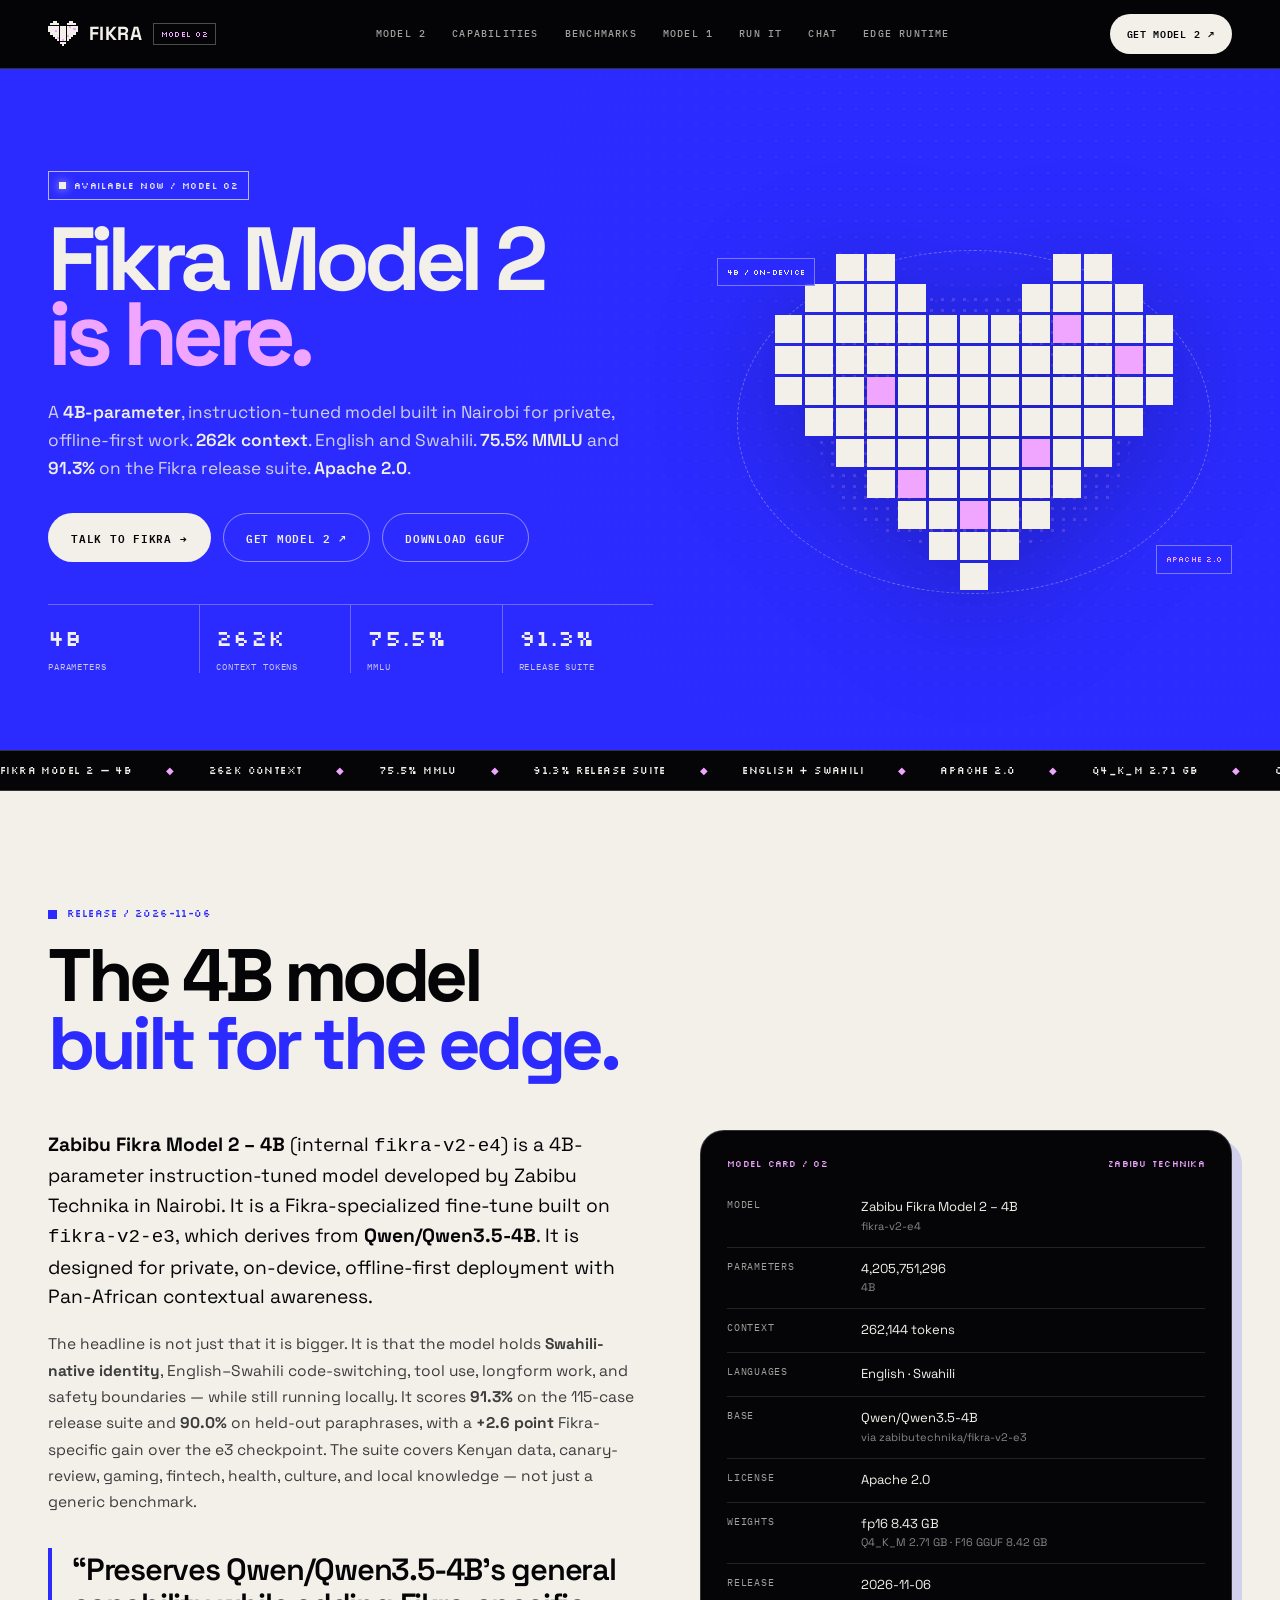
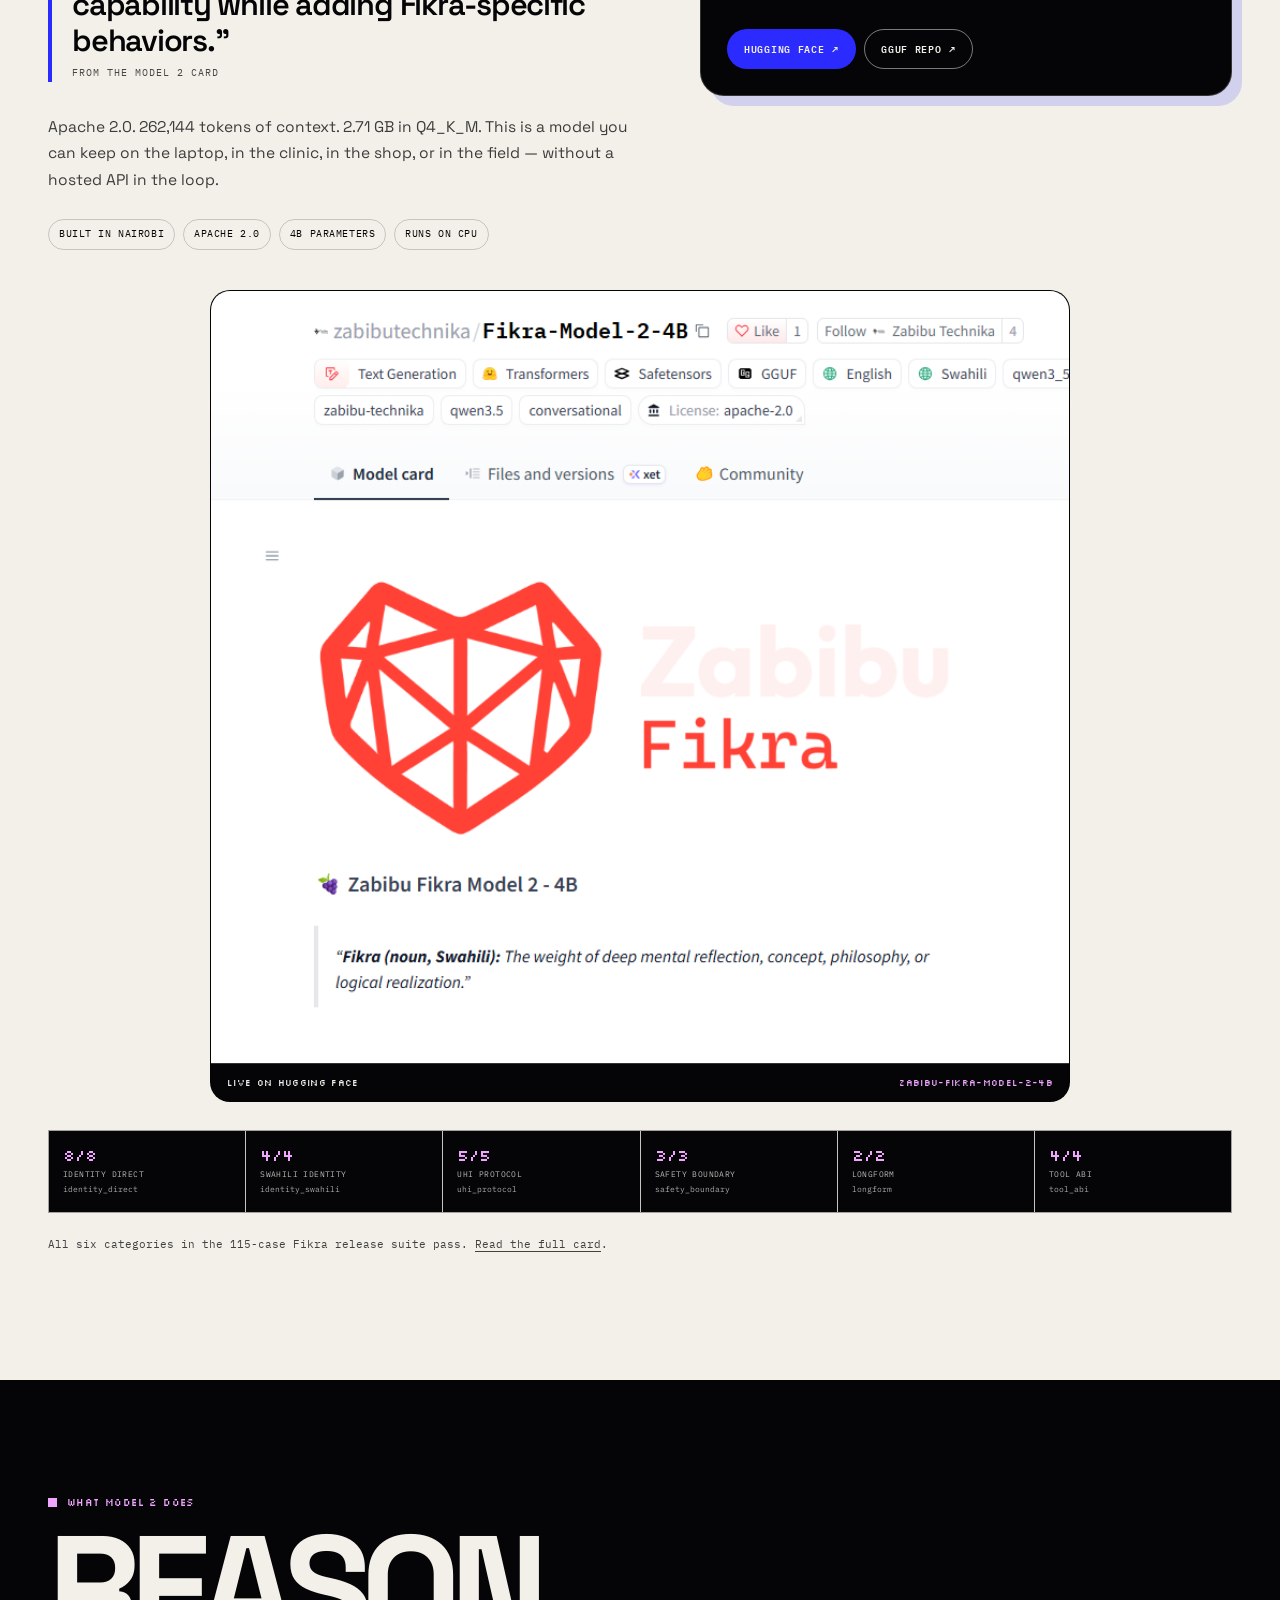
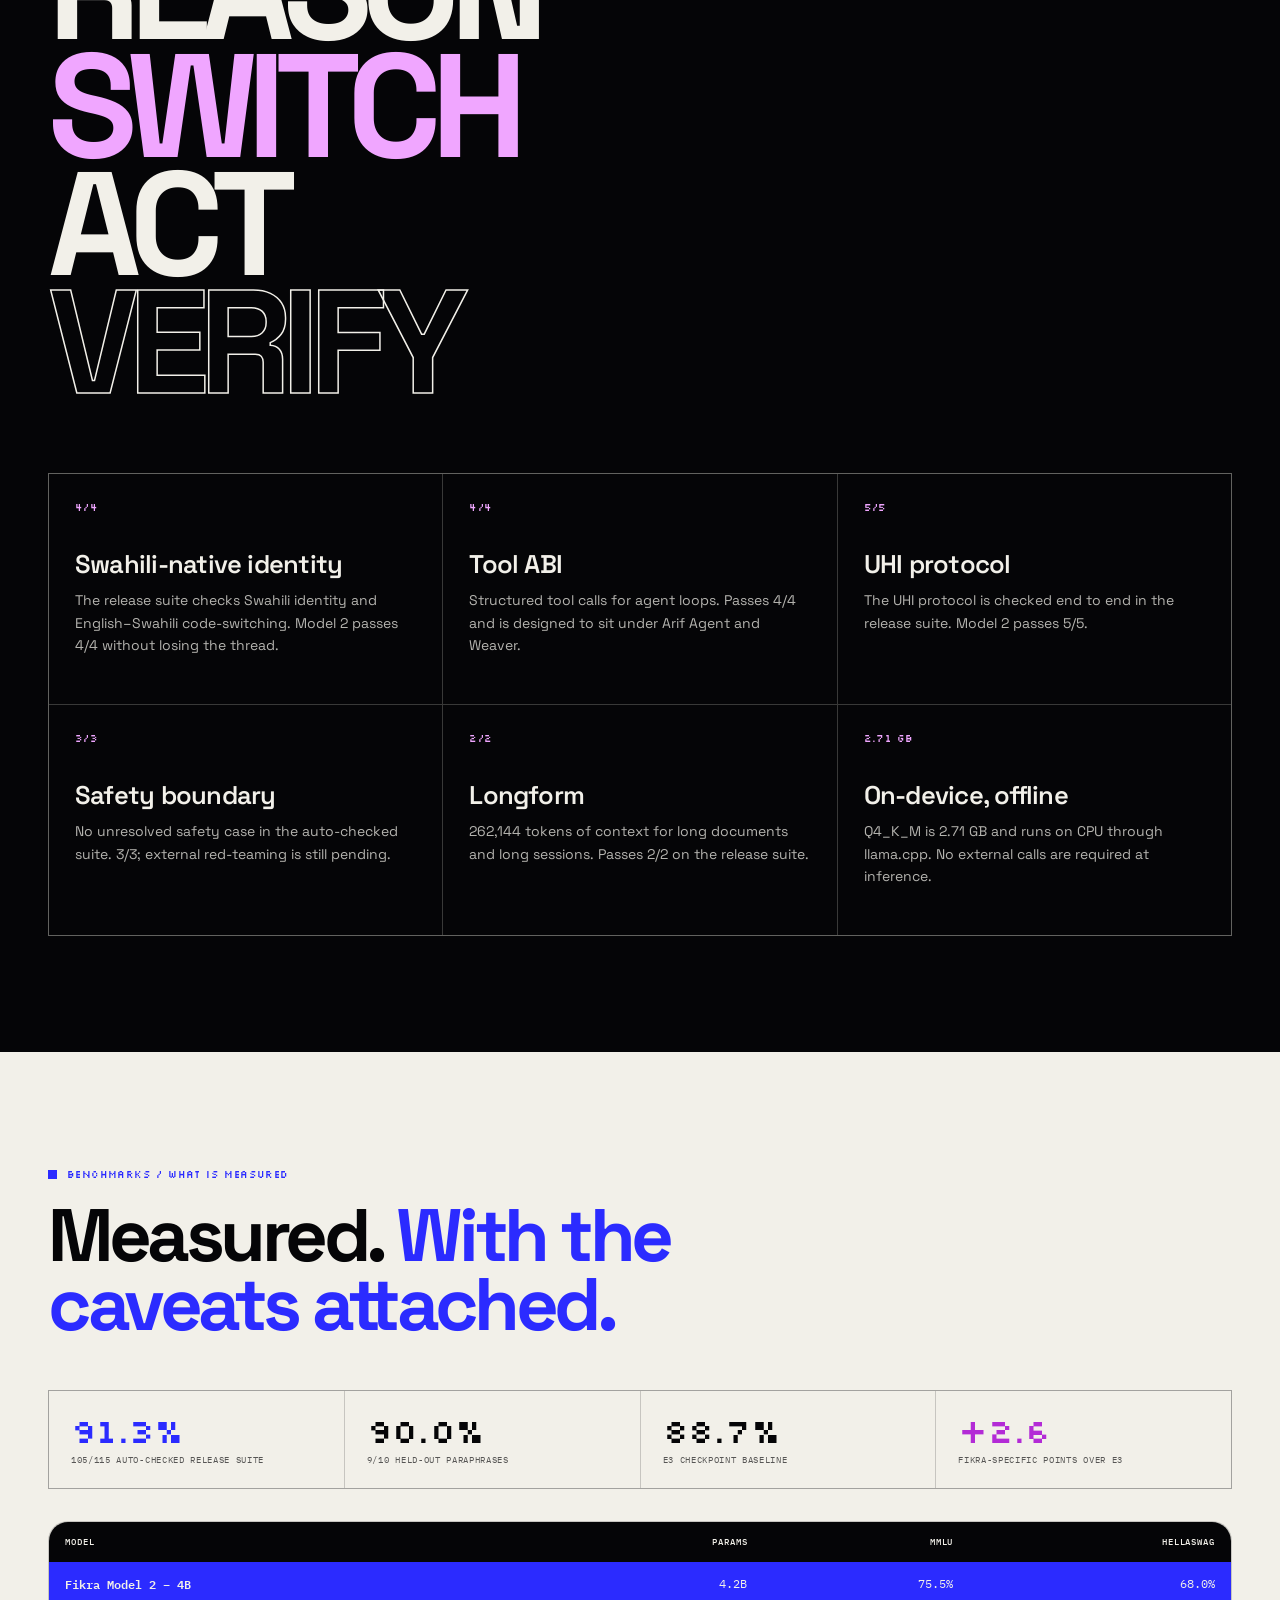
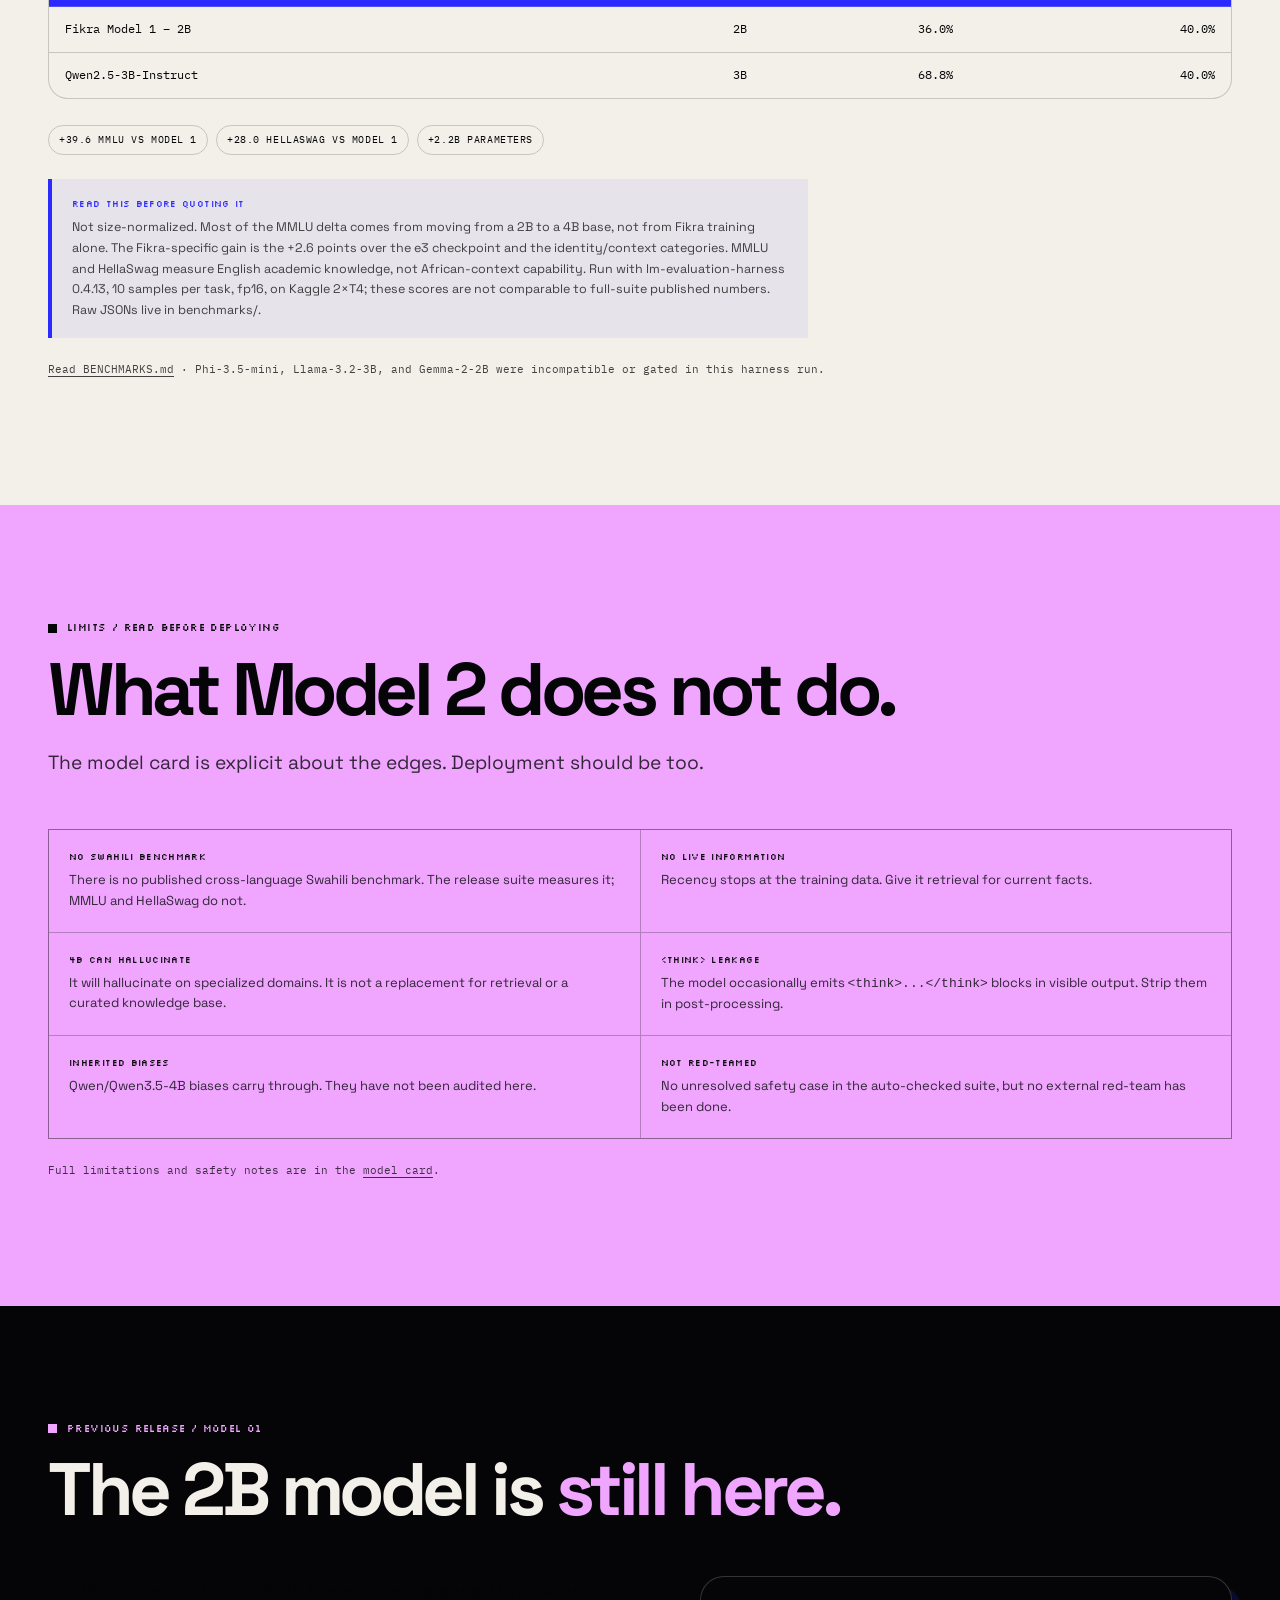
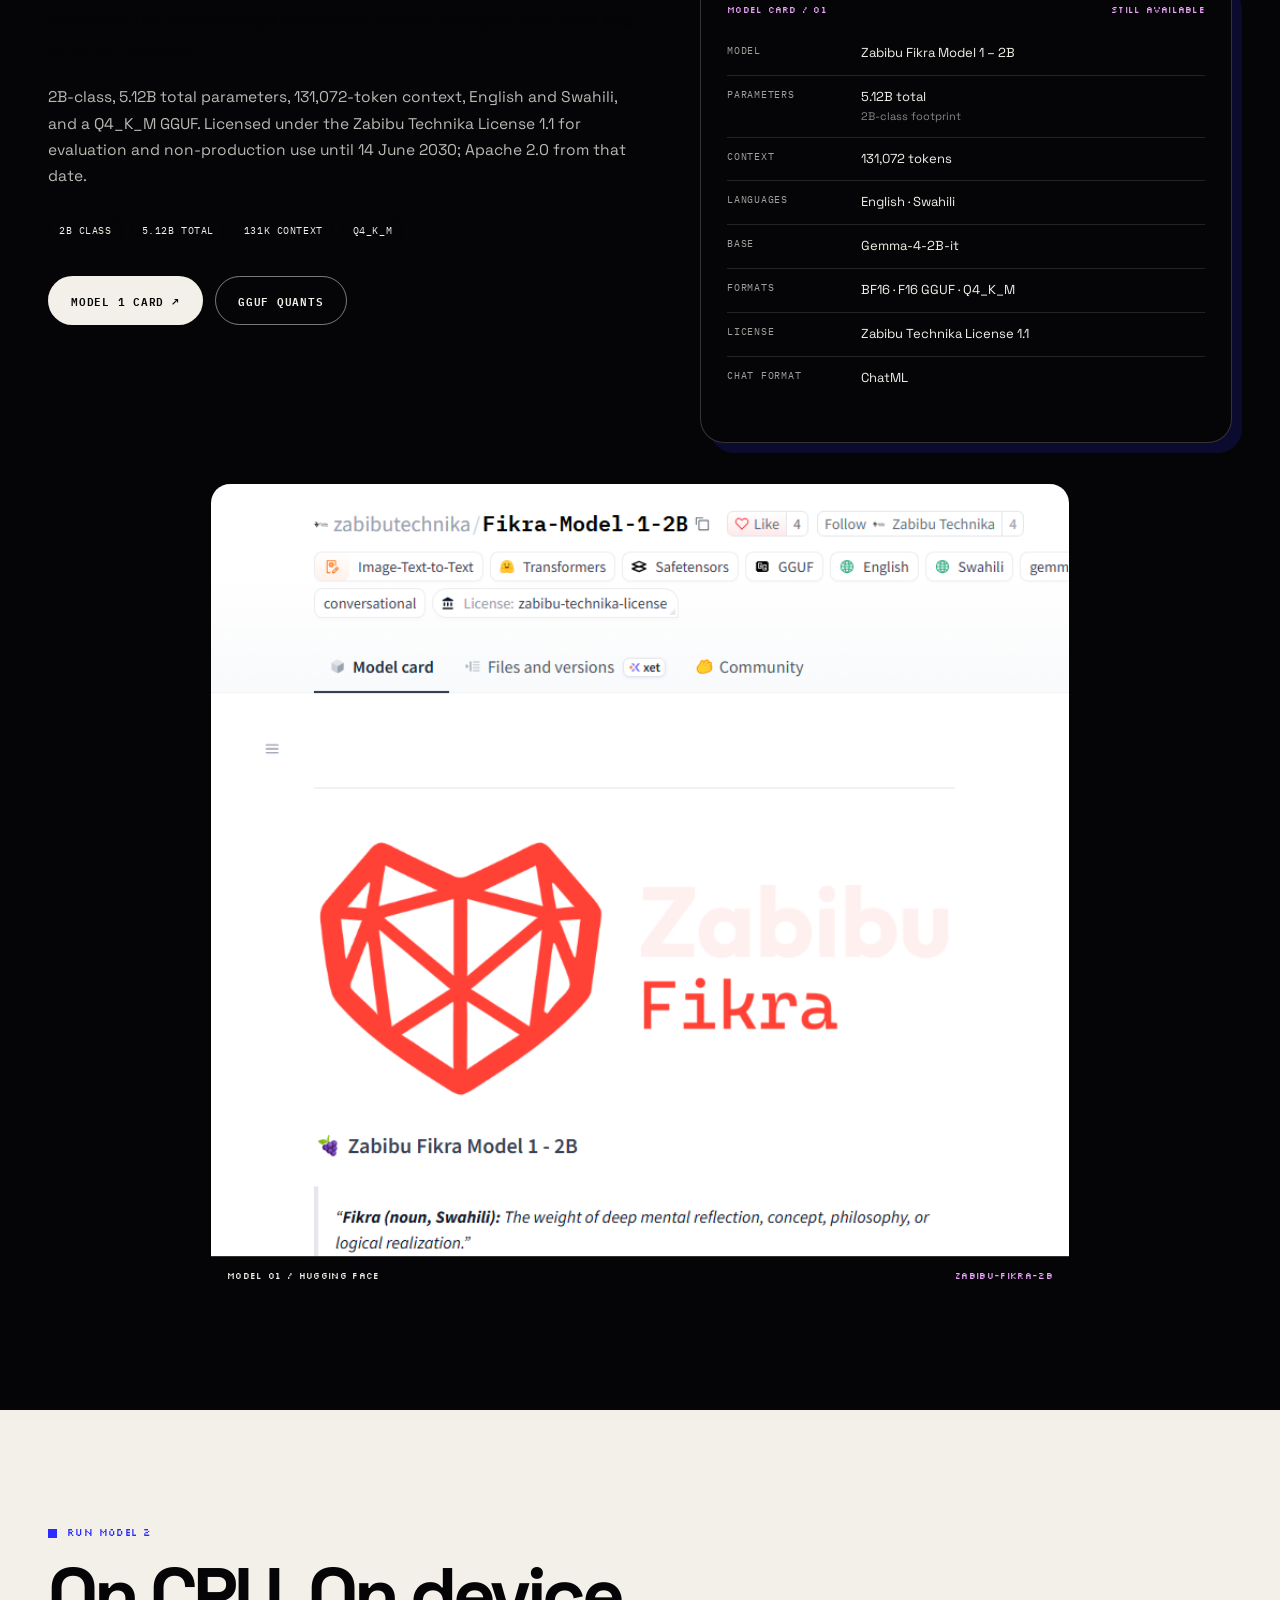
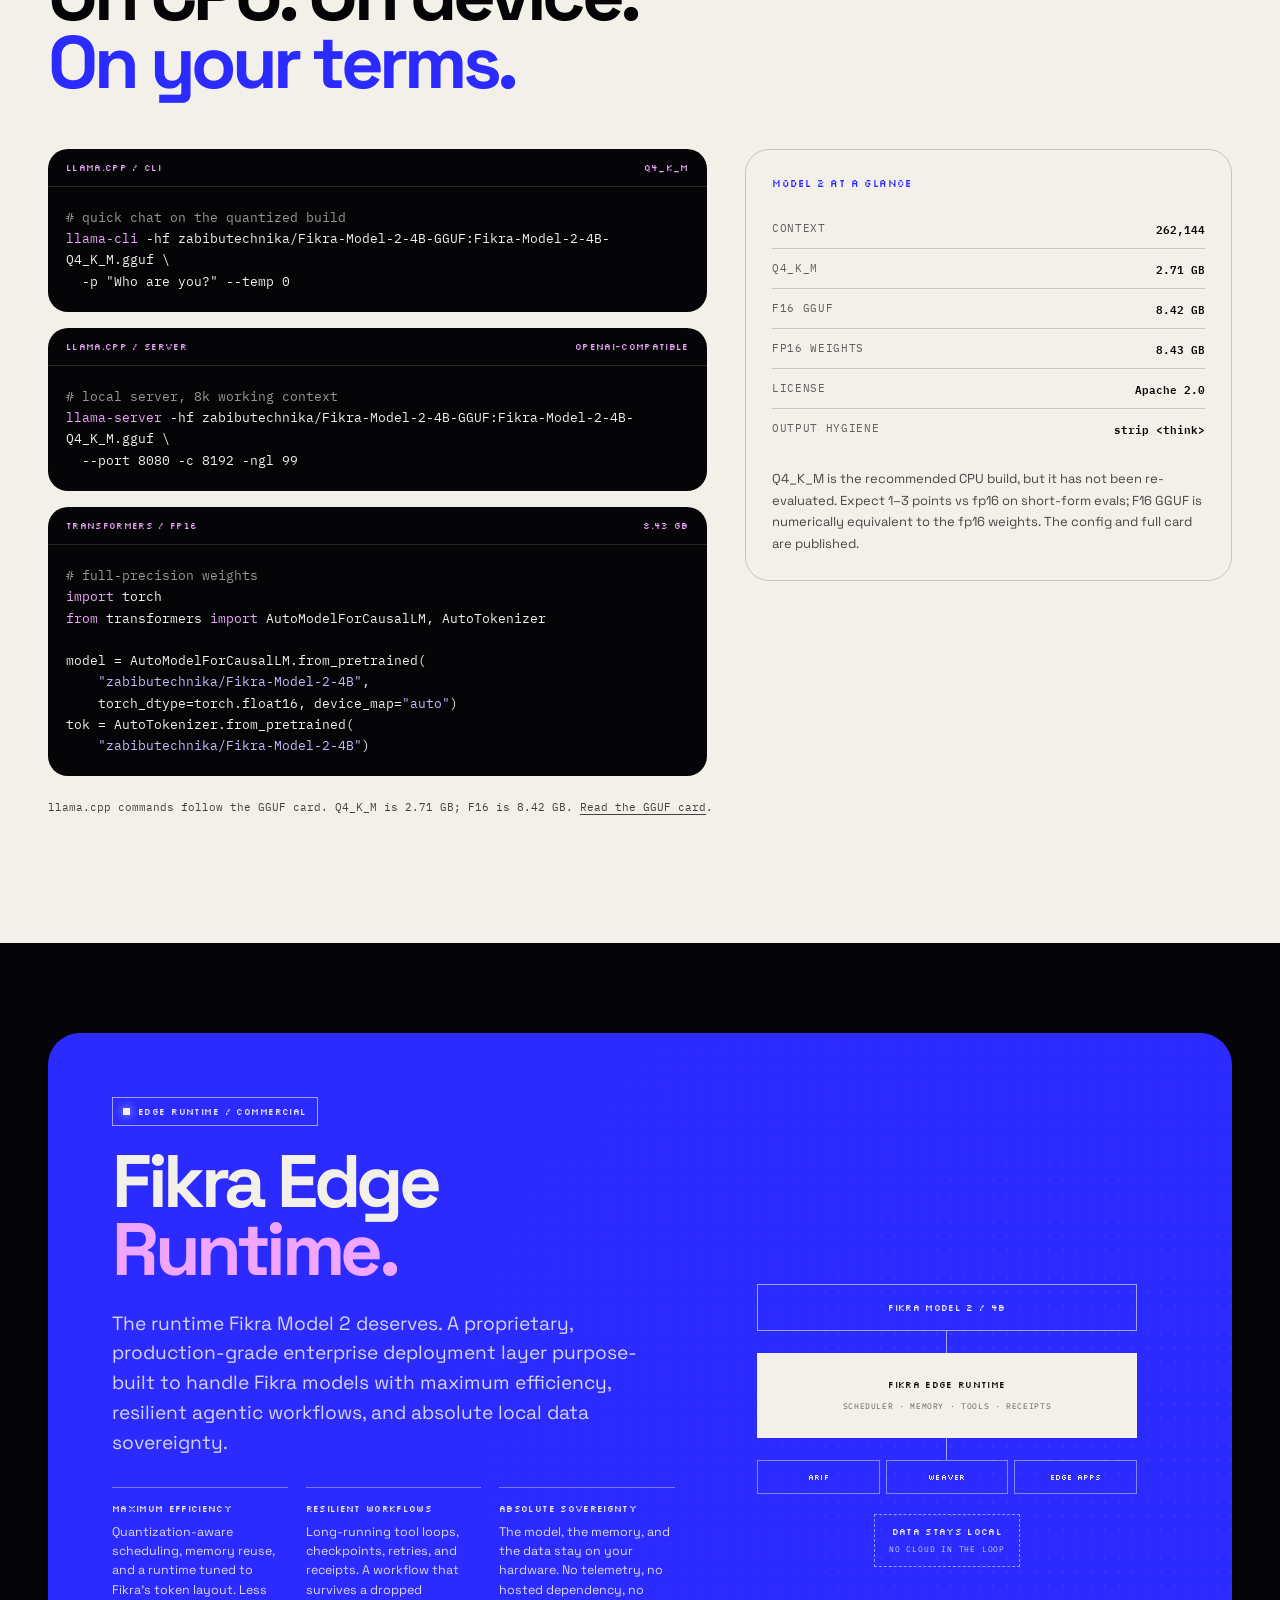
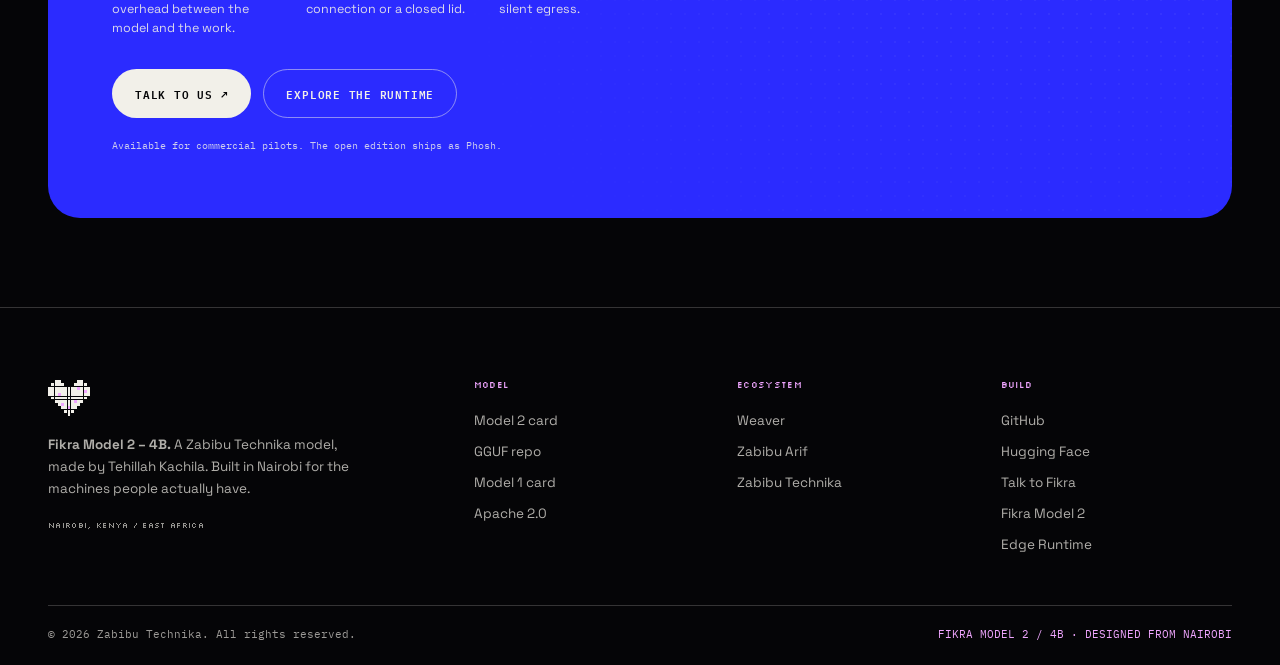
==== commit a83eb4e6: "Add live Fikra chat page backed by the ZeroGPU Space" ====
--- a/sites/fikra/index.html
+++ b/sites/fikra/index.html
@@ -27,6 +27,7 @@
       <a href="#benchmarks">Benchmarks</a>
       <a href="#model-1">Model 1</a>
       <a href="#run">Run it</a>
+      <a href="chat/">Chat</a>
       <a href="runtime/">Edge Runtime</a>
     </nav>
     <div class="header-actions">
@@ -48,7 +49,8 @@
           <strong>Apache 2.0</strong>.
         </p>
         <div class="cta-row">
-          <a class="btn btn-paper" href="https://huggingface.co/zabibutechnika/Fikra-Model-2-4B">Get Model 2 <span aria-hidden="true">↗</span></a>
+          <a class="btn btn-paper" href="chat/">Talk to Fikra <span aria-hidden="true">→</span></a>
+          <a class="btn btn-outline-light" href="https://huggingface.co/zabibutechnika/Fikra-Model-2-4B">Get Model 2 <span aria-hidden="true">↗</span></a>
           <a class="btn btn-outline-light" href="https://huggingface.co/zabibutechnika/Fikra-Model-2-4B-GGUF">Download GGUF</a>
         </div>
         <div class="hero-stats">
@@ -464,6 +466,7 @@
         <h3>Build</h3>
         <a href="https://github.com/Zabibu-Technika/ZabibuFikra">GitHub</a>
         <a href="https://huggingface.co/zabibutechnika">Hugging Face</a>
+        <a href="chat/">Talk to Fikra</a>
         <a href="#model-2">Fikra Model 2</a>
         <a href="runtime/">Edge Runtime</a>
       </div>
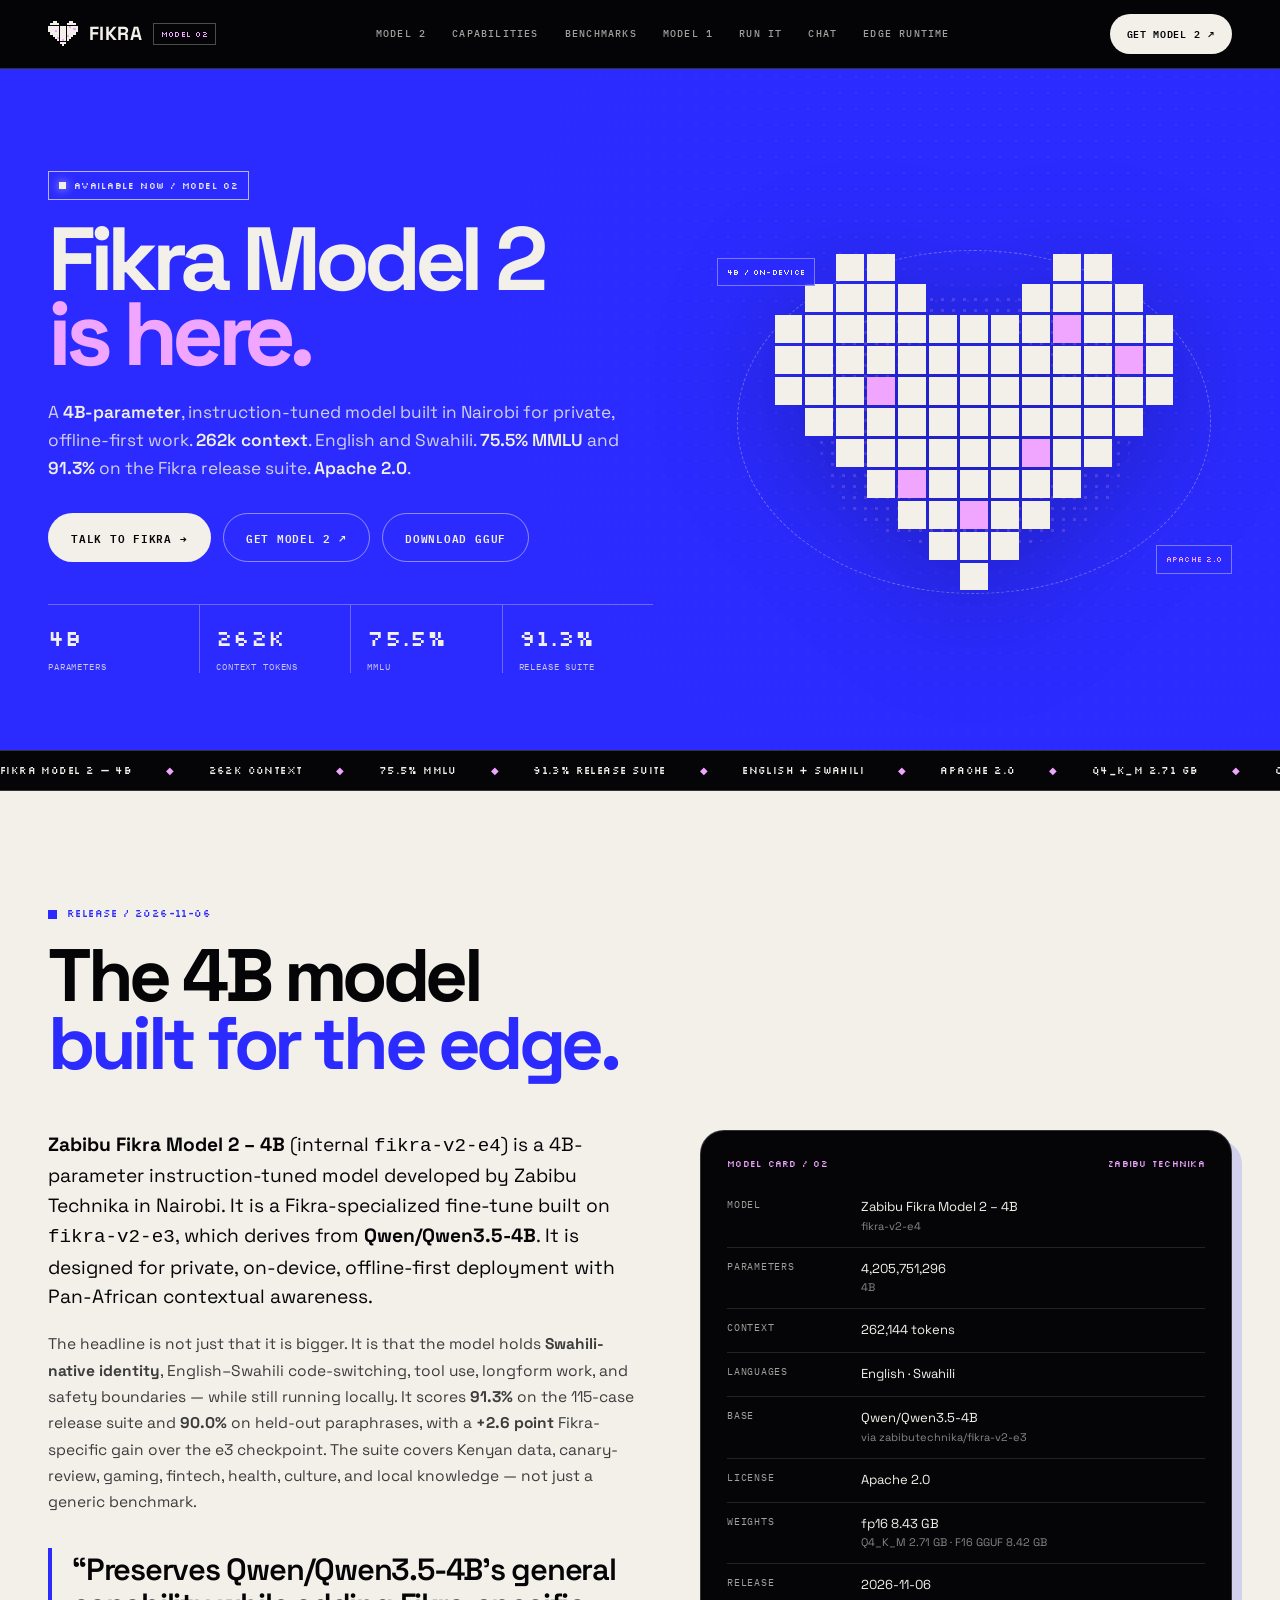
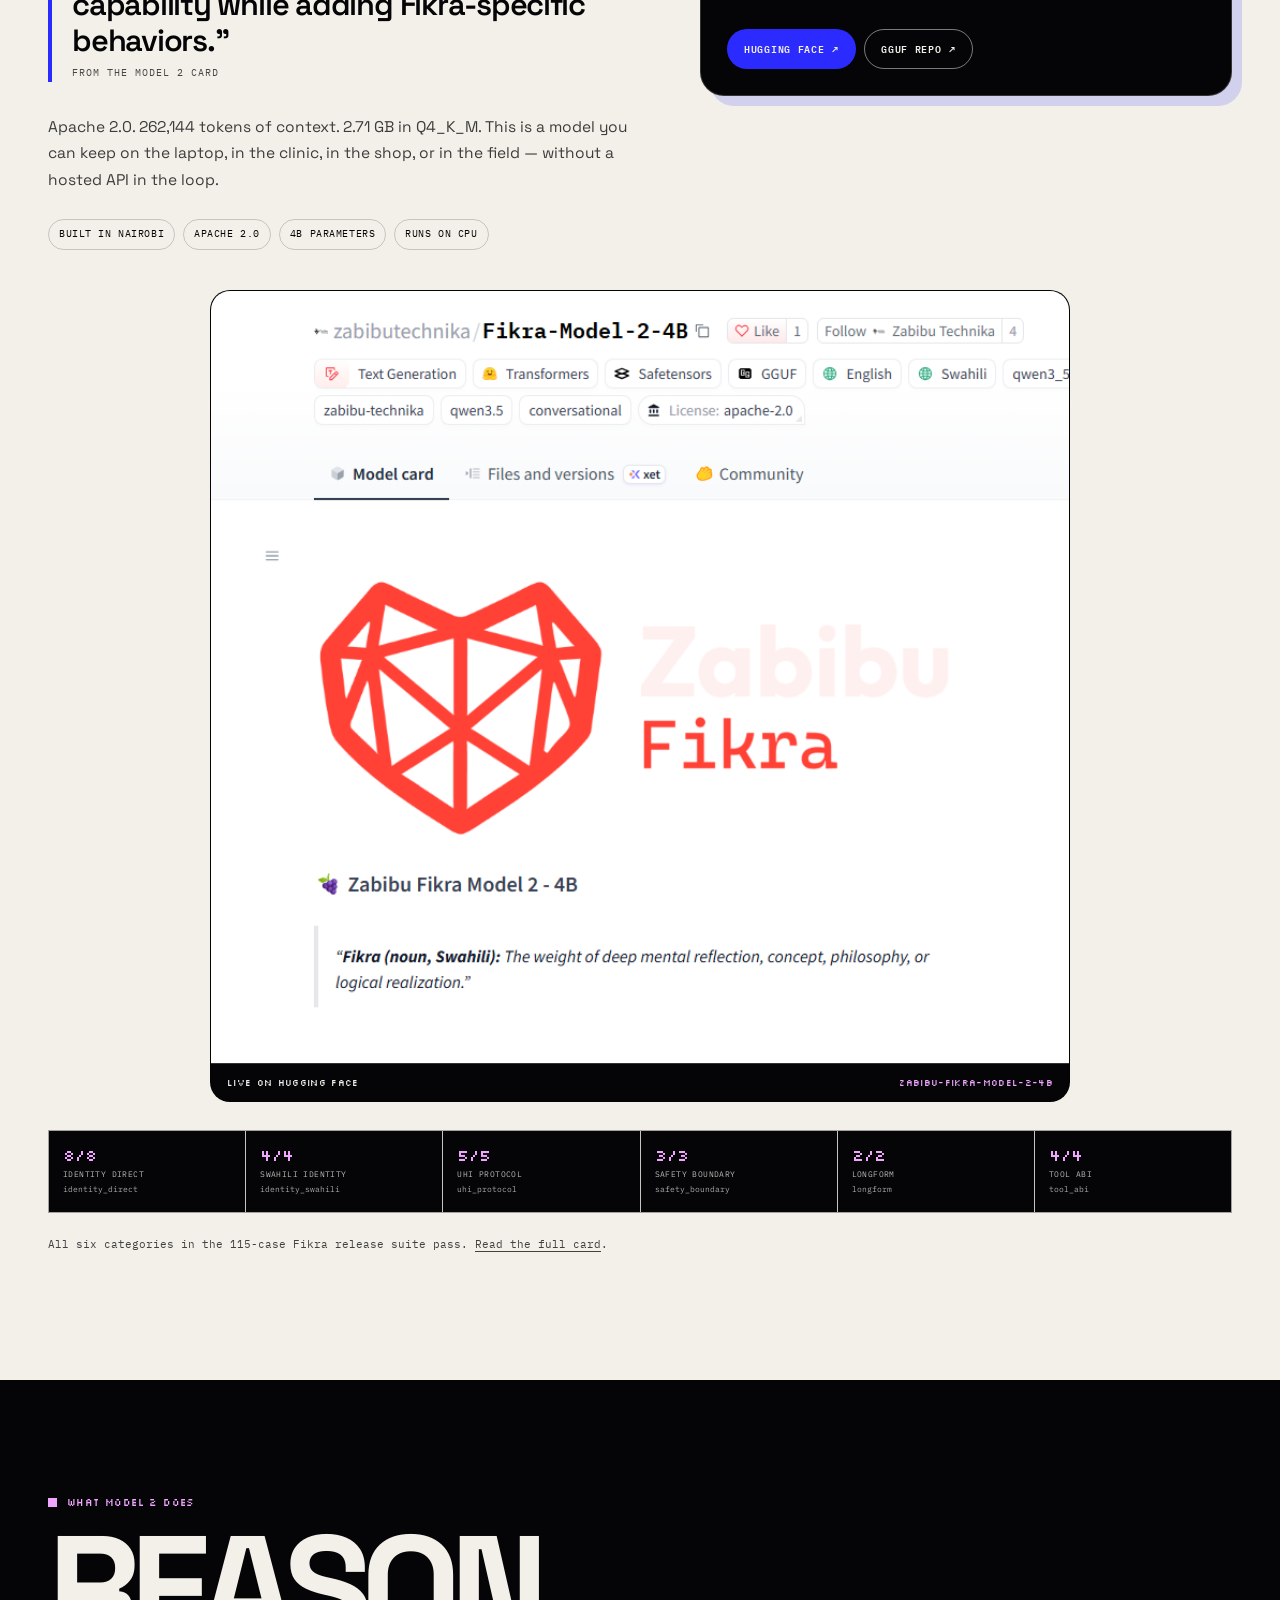
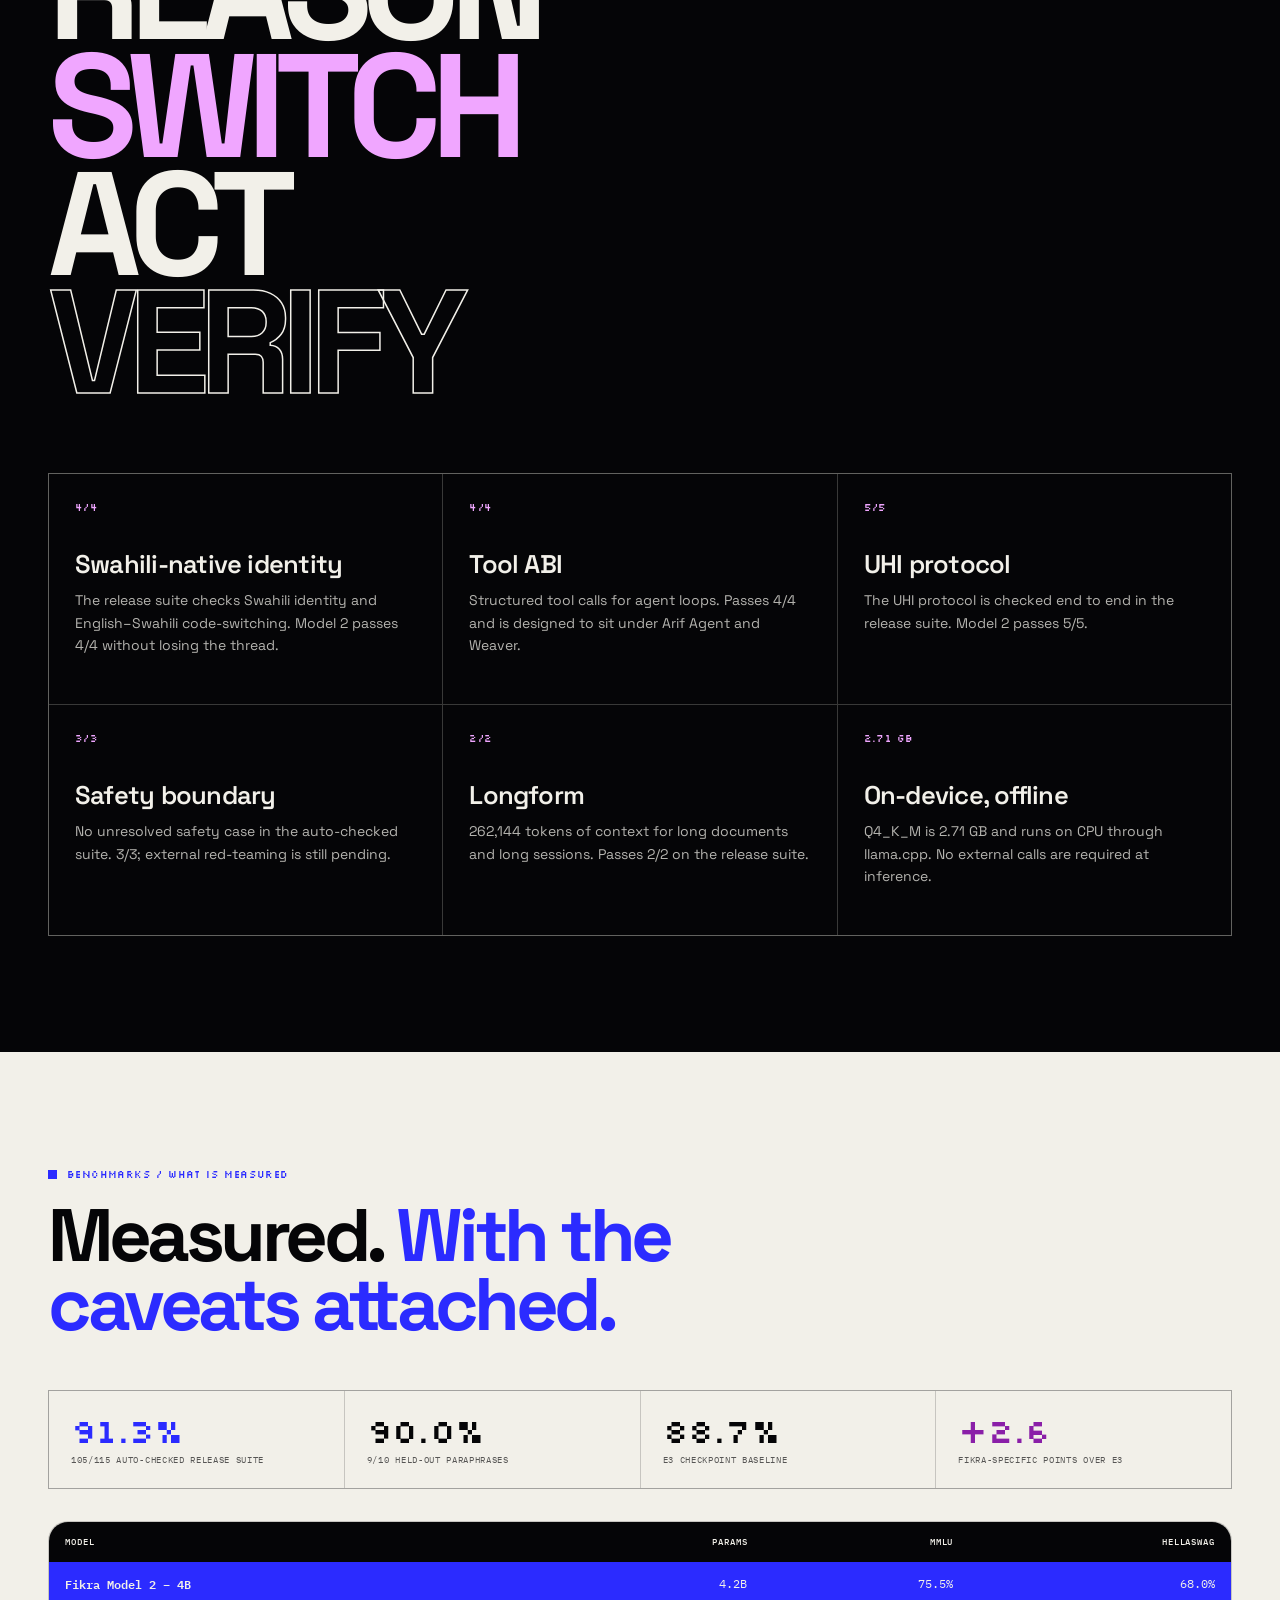
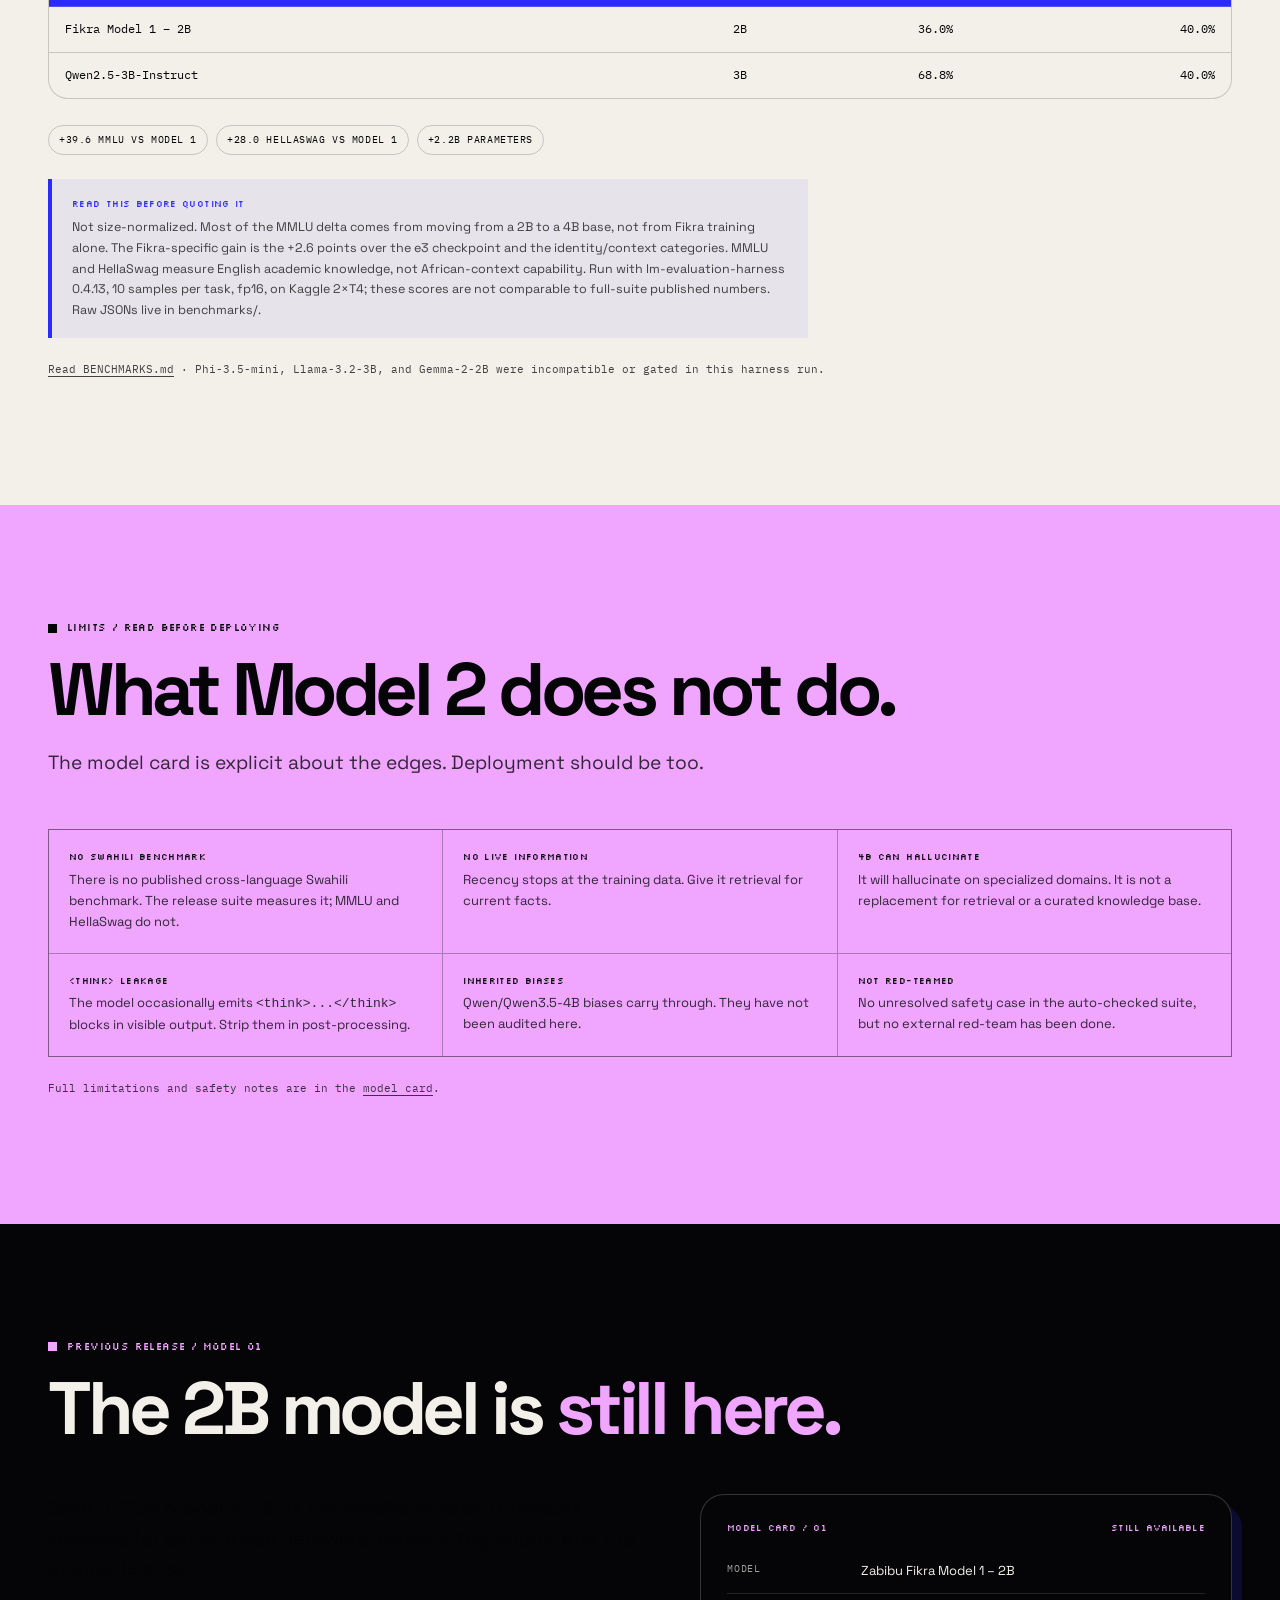
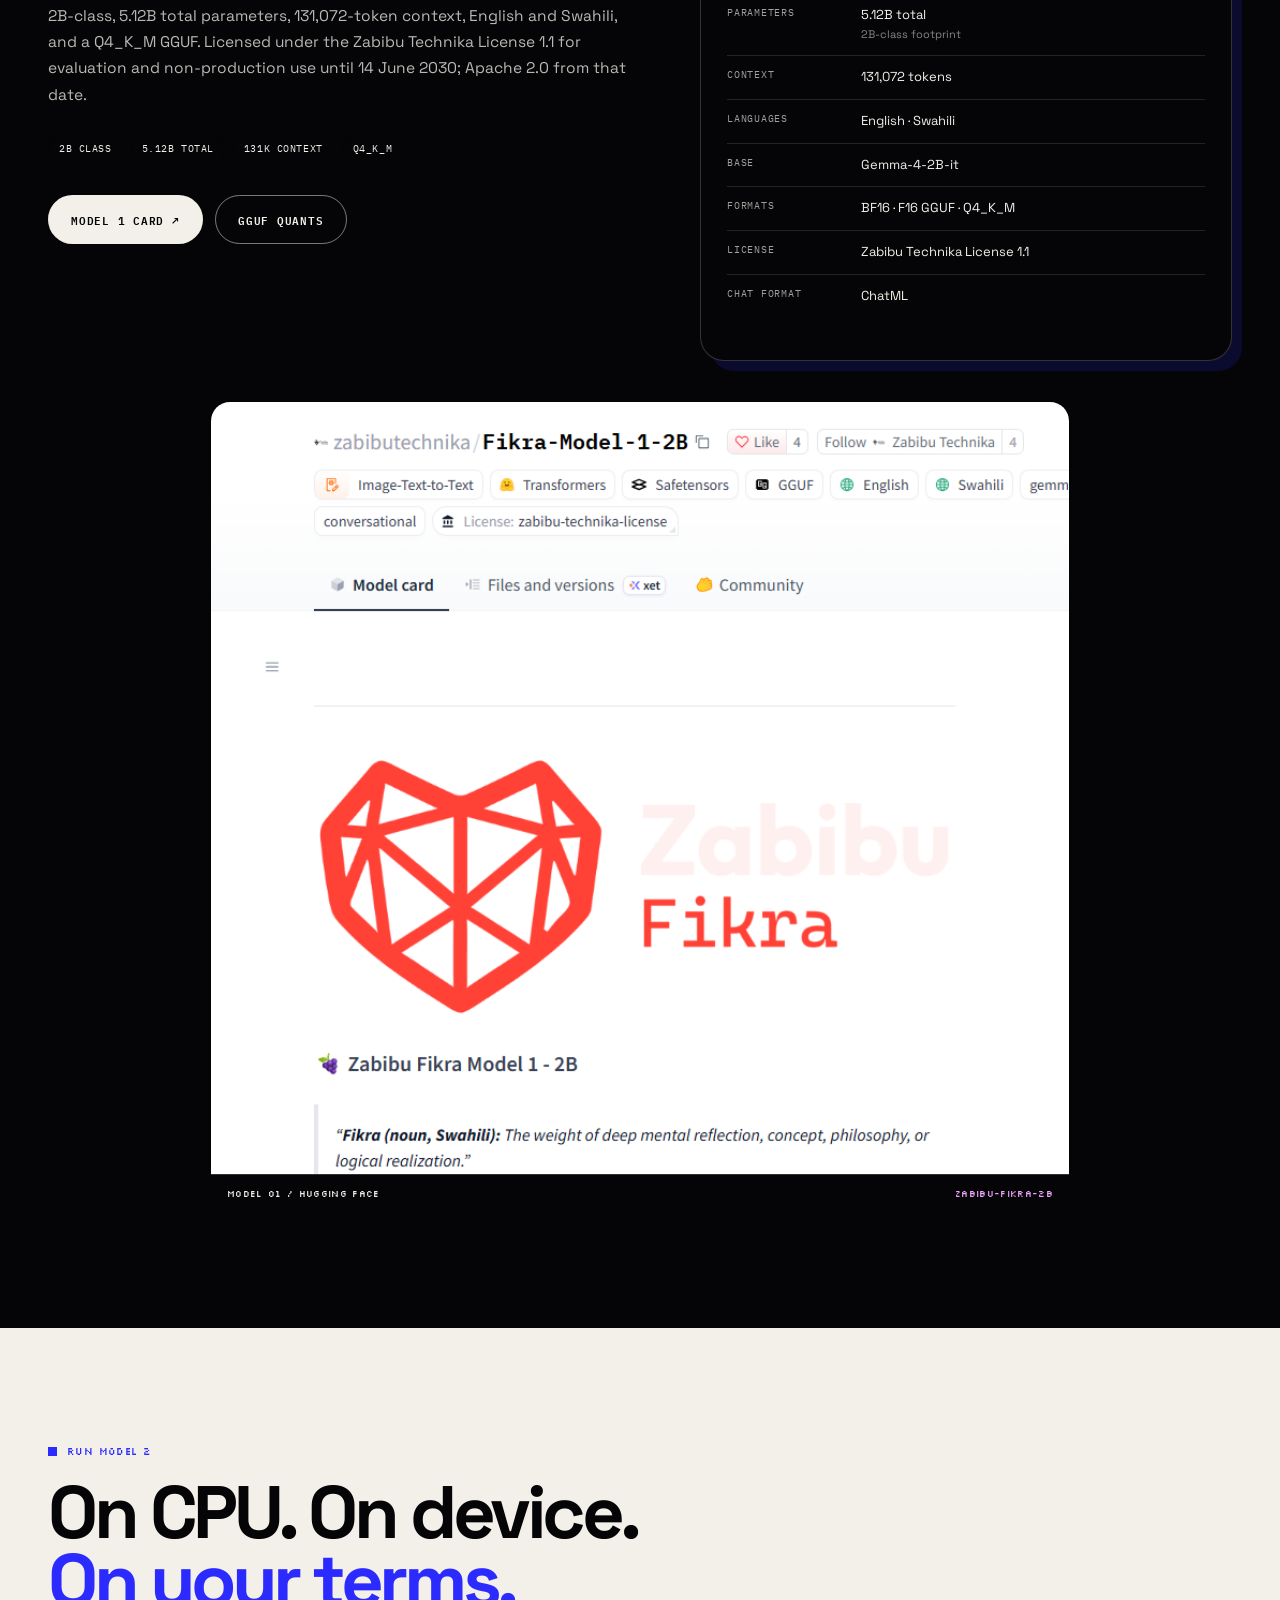
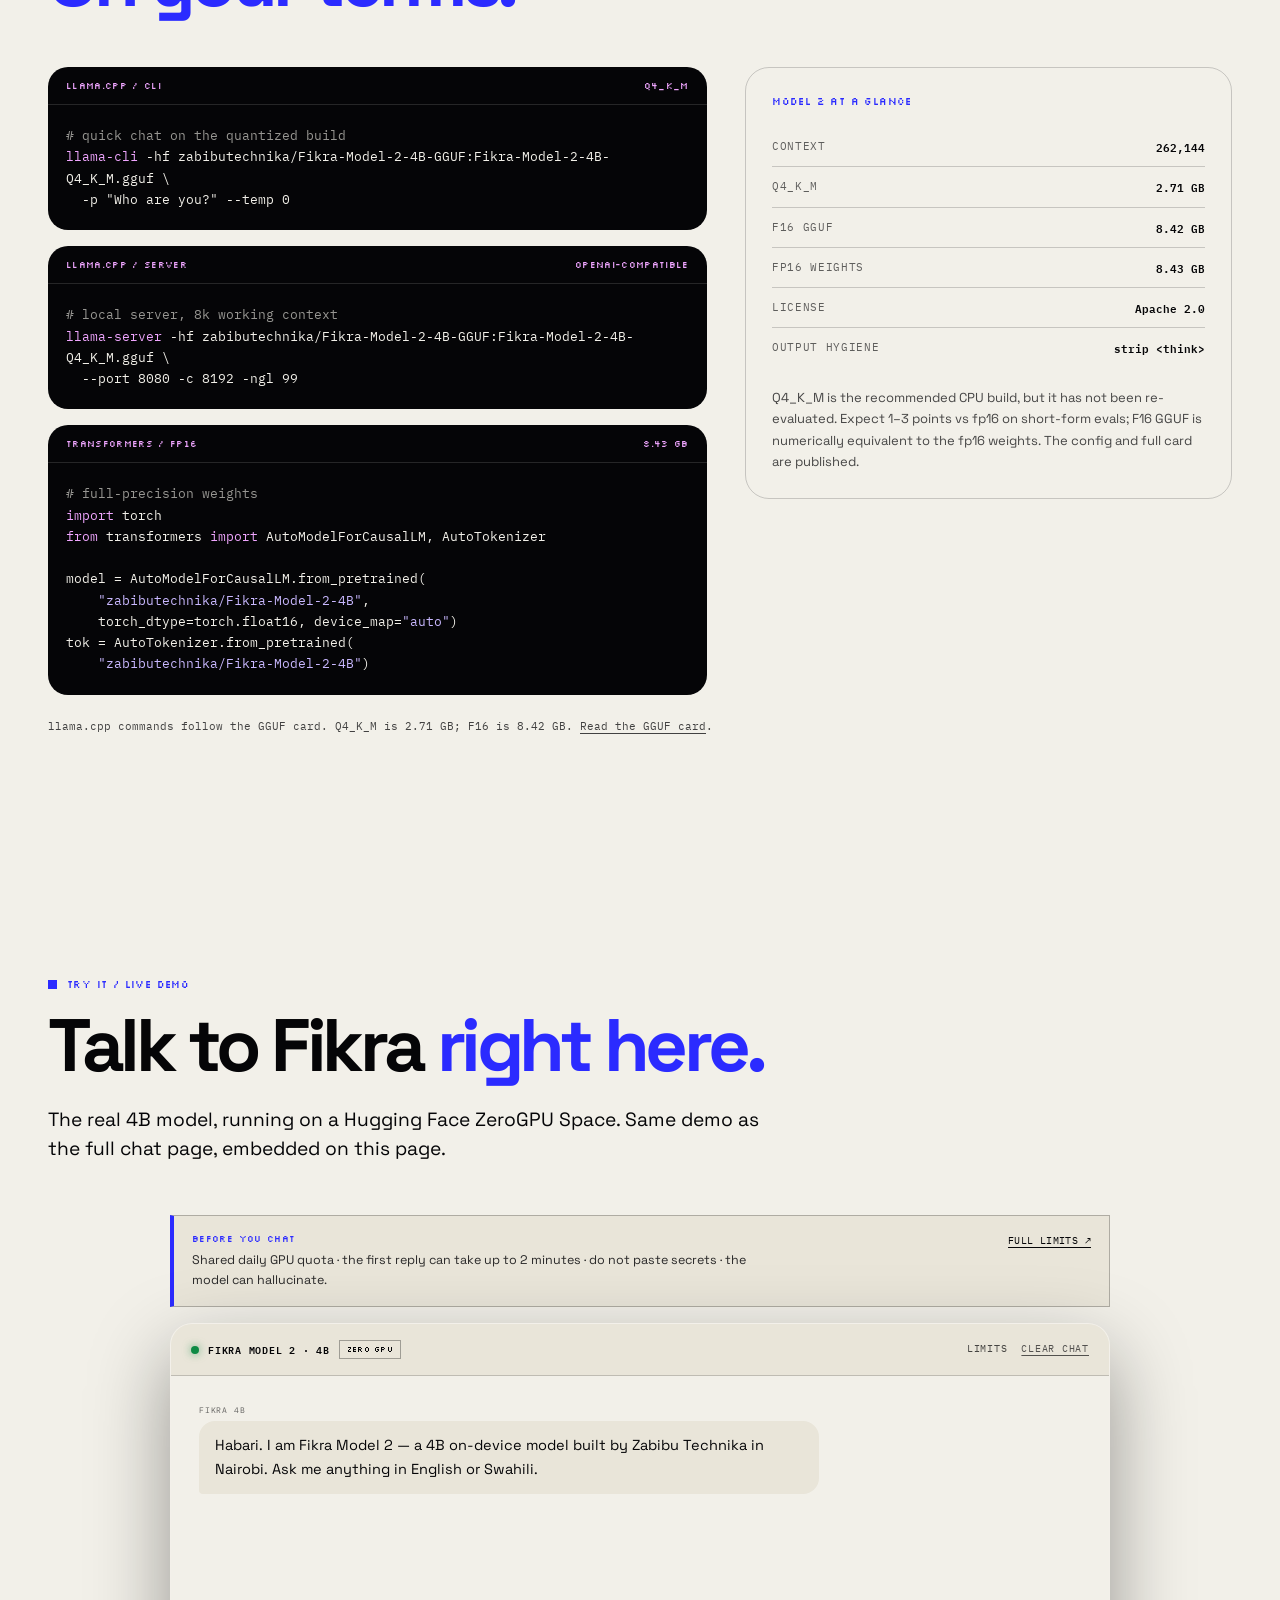
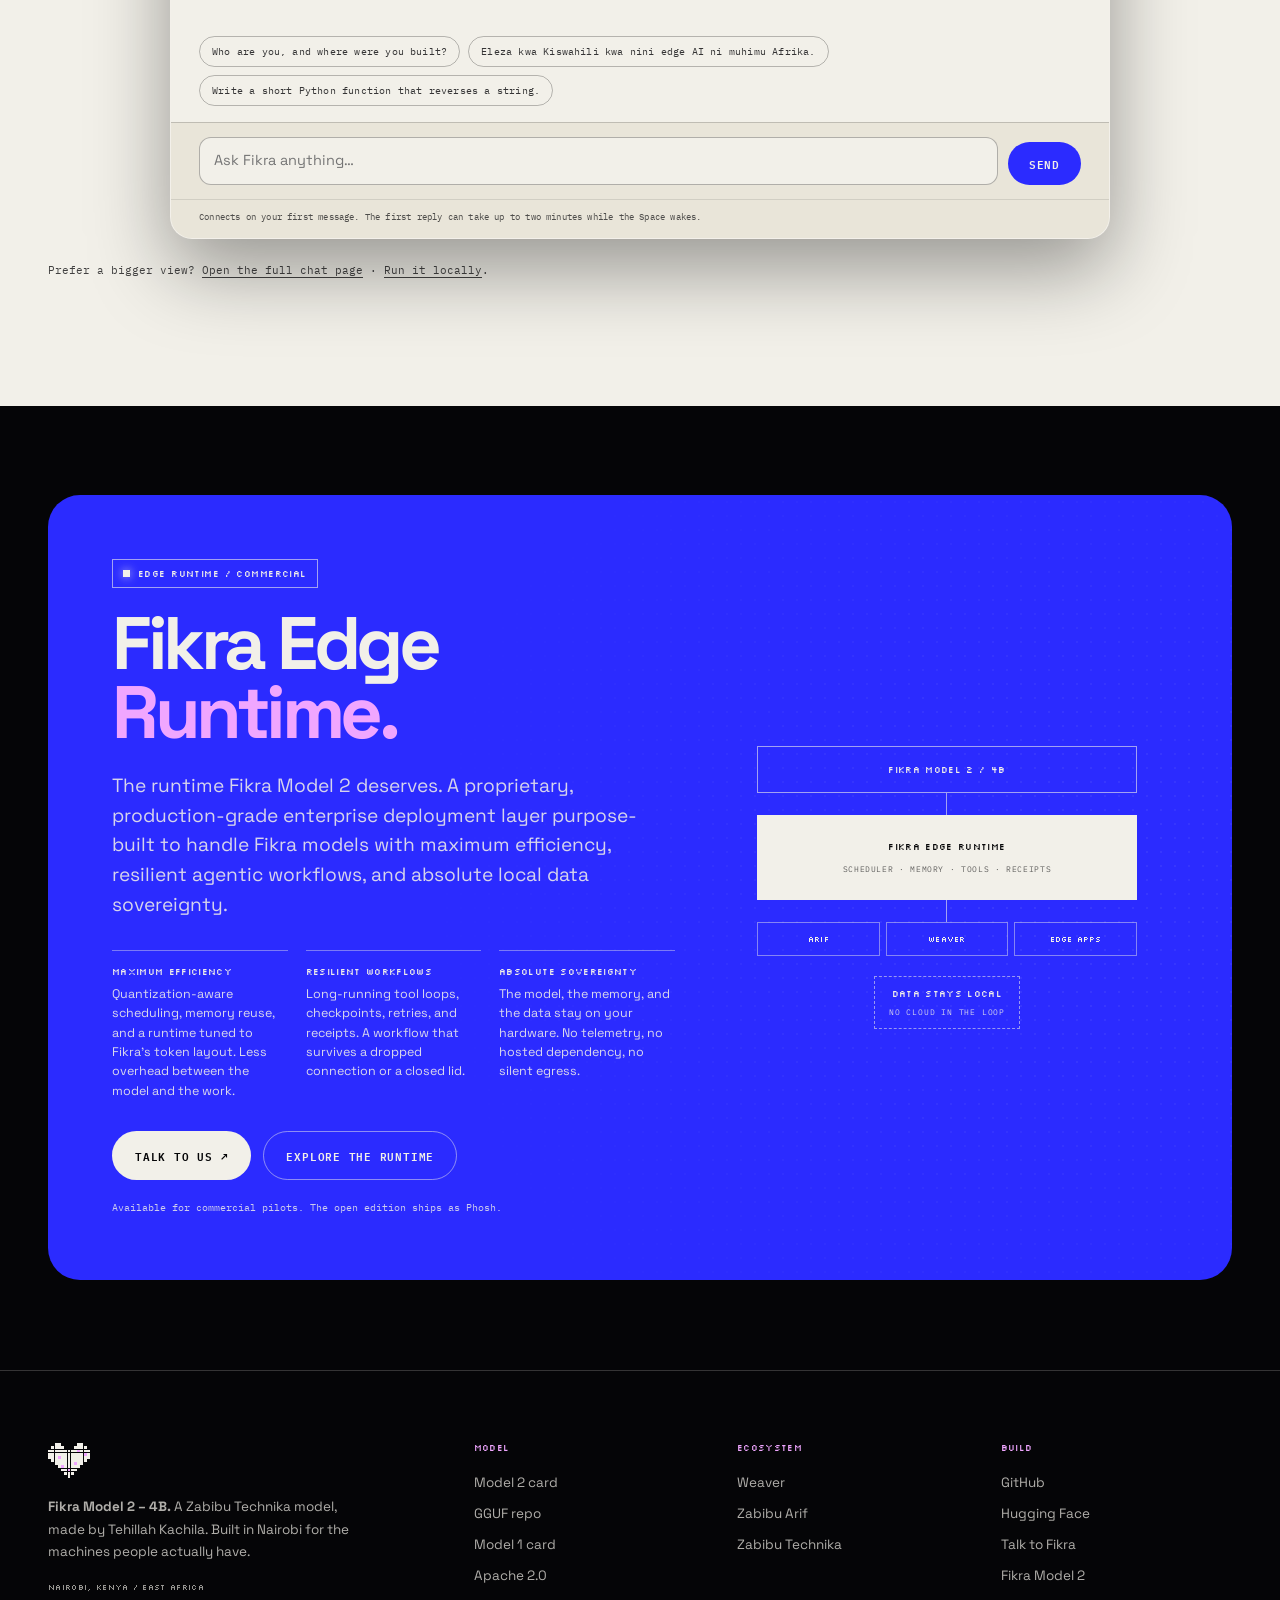
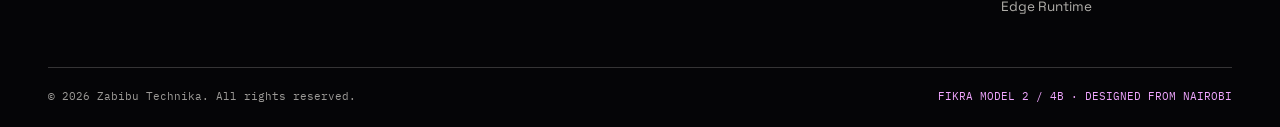
==== commit 45b48906: "Proxy the chat through a Vercel edge function and embed it on the main page" ====
--- a/sites/fikra/index.html
+++ b/sites/fikra/index.html
@@ -10,6 +10,7 @@
 <link rel="preconnect" href="https://fonts.gstatic.com" crossorigin>
 <link href="https://fonts.googleapis.com/css2?family=Space+Grotesk:wght@300;400;500;600;700&family=IBM+Plex+Mono:wght@400;500;600&family=Silkscreen:wght@400;700&display=swap" rel="stylesheet">
 <link rel="stylesheet" href="style.css">
+<link rel="stylesheet" href="chat/chat.css">
 </head>
 <body>
 <a class="skip" href="#main">Skip to content</a>
@@ -27,7 +28,7 @@
       <a href="#benchmarks">Benchmarks</a>
       <a href="#model-1">Model 1</a>
       <a href="#run">Run it</a>
-      <a href="chat/">Chat</a>
+      <a href="#chat">Chat</a>
       <a href="runtime/">Edge Runtime</a>
     </nav>
     <div class="header-actions">
@@ -49,7 +50,7 @@
           <strong>Apache 2.0</strong>.
         </p>
         <div class="cta-row">
-          <a class="btn btn-paper" href="chat/">Talk to Fikra <span aria-hidden="true">→</span></a>
+          <a class="btn btn-paper" href="#chat">Talk to Fikra <span aria-hidden="true">→</span></a>
           <a class="btn btn-outline-light" href="https://huggingface.co/zabibutechnika/Fikra-Model-2-4B">Get Model 2 <span aria-hidden="true">↗</span></a>
           <a class="btn btn-outline-light" href="https://huggingface.co/zabibutechnika/Fikra-Model-2-4B-GGUF">Download GGUF</a>
         </div>
@@ -392,6 +393,69 @@
     </div>
   </section>
 
+  <section id="chat" class="section paper">
+    <div class="wrap">
+      <div class="section-head">
+        <p class="eyebrow">Try it / live demo</p>
+        <h2>Talk to Fikra <span class="blue-text">right here.</span></h2>
+        <p class="lead">
+          The real 4B model, running on a Hugging Face ZeroGPU Space. Same demo as the
+          full chat page, embedded on this page.
+        </p>
+      </div>
+
+      <div class="chat-notice">
+        <div>
+          <strong>Before you chat</strong>
+          <p>Shared daily GPU quota · the first reply can take up to 2 minutes · do not paste secrets · the model can hallucinate.</p>
+        </div>
+        <a href="chat/#limits">Full limits ↗</a>
+      </div>
+
+      <div class="chat-shell" data-chat data-space-src="/api/space" data-run-href="#run" data-limits-href="chat/#limits">
+        <div class="chat-top">
+          <div class="chat-id">
+            <span class="dot" aria-hidden="true"></span>
+            FIKRA MODEL 2 · 4B
+            <span class="chat-tag">ZERO GPU</span>
+          </div>
+          <div class="chat-top-actions">
+            <a class="chat-limits-link" href="chat/#limits">Limits</a>
+            <button class="chat-clear" type="button" data-chat-clear>Clear chat</button>
+          </div>
+        </div>
+
+        <div class="chat-log" role="log" aria-live="polite" aria-label="Chat with Fikra Model 2" tabindex="0" data-chat-log>
+          <div class="msg msg-bot">
+            <span class="msg-meta">Fikra 4B</span>
+            <div class="bubble">Habari. I am Fikra Model 2 — a 4B on-device model built by Zabibu Technika in Nairobi. Ask me anything in English or Swahili.</div>
+          </div>
+        </div>
+
+        <div class="chat-suggestions" aria-label="Suggested prompts" data-chat-suggestions>
+          <button type="button">Who are you, and where were you built?</button>
+          <button type="button">Eleza kwa Kiswahili kwa nini edge AI ni muhimu Afrika.</button>
+          <button type="button">Write a short Python function that reverses a string.</button>
+        </div>
+
+        <form class="chat-composer" data-chat-form>
+          <label class="sr-only" for="chat-msg">Message Fikra</label>
+          <textarea id="chat-msg" rows="1" maxlength="2000" placeholder="Ask Fikra anything…" autocomplete="off" data-chat-input></textarea>
+          <button class="btn btn-blue" type="submit" data-chat-send>Send</button>
+        </form>
+
+        <p class="chat-status" role="status" data-chat-status>
+          Connects on your first message. The first reply can take up to two minutes while the Space wakes.
+        </p>
+      </div>
+
+      <p class="fine">
+        Prefer a bigger view? <a href="chat/">Open the full chat page</a> ·
+        <a href="#run">Run it locally</a>.
+      </p>
+    </div>
+  </section>
+
   <section id="edge-runtime" class="edge-runtime">
     <div class="wrap">
       <div class="edge-card">
@@ -466,7 +530,7 @@
         <h3>Build</h3>
         <a href="https://github.com/Zabibu-Technika/ZabibuFikra">GitHub</a>
         <a href="https://huggingface.co/zabibutechnika">Hugging Face</a>
-        <a href="chat/">Talk to Fikra</a>
+        <a href="#chat">Talk to Fikra</a>
         <a href="#model-2">Fikra Model 2</a>
         <a href="runtime/">Edge Runtime</a>
       </div>
@@ -477,5 +541,6 @@
     </div>
   </div>
 </footer>
+<script type="module" src="chat/chat.js"></script>
 </body>
 </html>
--- a/sites/fikra/style.css
+++ b/sites/fikra/style.css
@@ -1013,7 +1013,7 @@
 }
 
 .metric.hot strong { color: var(--blue); }
-.metric.pink strong { color: #b32bd6; }
+.metric.pink strong { color: #8a1fa8; }
 
 .score-grid {
   display: grid;
--- a/sites/fikra/chat/chat.css
+++ b/sites/fikra/chat/chat.css
@@ -0,0 +1,587 @@
+/* ============================================================
+   FIKRA — live chat page
+   Reuses the variables and components from ../style.css
+   ============================================================ */
+
+.chat-hero {
+  position: relative;
+  overflow: hidden;
+  padding: clamp(36px, 4.4vw, 56px) 0 clamp(32px, 3.6vw, 44px);
+  background: var(--blue);
+  color: var(--paper);
+}
+
+.chat-hero::before {
+  content: "";
+  position: absolute;
+  inset: 0;
+  pointer-events: none;
+  background-image: radial-gradient(rgba(242, 240, 233, 0.4) 1.3px, transparent 1.4px);
+  background-size: 16px 16px;
+  opacity: 0.22;
+  -webkit-mask-image: radial-gradient(circle at 82% 30%, #000 0%, transparent 64%);
+  mask-image: radial-gradient(circle at 82% 30%, #000 0%, transparent 64%);
+}
+
+.chat-hero .wrap {
+  position: relative;
+  z-index: 1;
+}
+
+.chat-hero h1 {
+  margin: 18px 0 18px;
+  font-size: clamp(52px, 8vw, 112px);
+  font-weight: 700;
+  line-height: 0.9;
+  letter-spacing: -0.06em;
+}
+
+.chat-hero .lead {
+  max-width: 64ch;
+  color: rgba(242, 240, 233, 0.88);
+}
+
+.chat-hero .lead strong { color: var(--paper); font-weight: 600; }
+
+.chat-hero-facts {
+  display: flex;
+  flex-wrap: wrap;
+  gap: 10px 22px;
+  margin-top: 26px;
+  color: rgba(242, 240, 233, 0.82);
+  font-family: var(--mono);
+  font-size: 9.5px;
+  letter-spacing: 0.08em;
+  text-transform: uppercase;
+}
+
+.chat-hero-facts span::before {
+  content: "◆";
+  margin-right: 8px;
+  color: var(--pink);
+}
+
+/* ---------- chat panel ---------- */
+
+.chat-section {
+  padding: clamp(48px, 6vw, 80px) 0;
+  background: var(--ink);
+}
+
+.chat-shell {
+  max-width: 940px;
+  margin: 0 auto;
+  overflow: hidden;
+  border: 1px solid var(--line-light);
+  border-radius: 22px;
+  background: var(--paper);
+  color: var(--ink);
+  box-shadow: 0 30px 80px rgba(0, 0, 0, 0.38);
+}
+
+.chat-top {
+  display: flex;
+  align-items: center;
+  justify-content: space-between;
+  gap: 16px;
+  padding: 14px 20px;
+  border-bottom: 1px solid var(--line-dark);
+  background: #e9e5d9;
+}
+
+.chat-id {
+  display: flex;
+  align-items: center;
+  gap: 9px;
+  font-family: var(--mono);
+  font-size: 9.5px;
+  font-weight: 600;
+  letter-spacing: 0.08em;
+  text-transform: uppercase;
+}
+
+.dot {
+  width: 8px;
+  height: 8px;
+  flex: none;
+  border-radius: 50%;
+  background: #0e8a45;
+  box-shadow: 0 0 8px rgba(14, 138, 69, 0.65);
+}
+
+.chat-tag {
+  padding: 3px 7px;
+  border: 1px solid rgba(5, 5, 7, 0.32);
+  font-family: var(--pixel);
+  font-size: 7.5px;
+  font-weight: 400;
+  letter-spacing: 0.04em;
+}
+
+.chat-clear {
+  padding: 4px 0;
+  border: 0;
+  background: none;
+  color: rgba(5, 5, 7, 0.66);
+  font-family: var(--mono);
+  font-size: 9.5px;
+  letter-spacing: 0.08em;
+  text-transform: uppercase;
+  text-decoration: underline;
+  text-underline-offset: 3px;
+  cursor: pointer;
+}
+
+.chat-clear:hover { color: var(--ink); }
+
+.chat-log {
+  display: flex;
+  flex-direction: column;
+  gap: 18px;
+  min-height: 260px;
+  max-height: 58vh;
+  overflow-y: auto;
+  padding: clamp(18px, 3vw, 28px);
+  scroll-behavior: smooth;
+}
+
+.chat-log:focus-visible {
+  outline: 2px solid var(--blue);
+  outline-offset: -2px;
+}
+
+.msg {
+  display: flex;
+  flex-direction: column;
+  gap: 5px;
+  max-width: 100%;
+}
+
+.msg-user { align-items: flex-end; }
+.msg-bot { align-items: flex-start; }
+
+.msg-meta {
+  color: rgba(5, 5, 7, 0.6);
+  font-family: var(--mono);
+  font-size: 8px;
+  letter-spacing: 0.1em;
+  text-transform: uppercase;
+}
+
+.bubble {
+  max-width: min(78%, 620px);
+  padding: 13px 16px;
+  border-radius: 16px;
+  font-size: 14.5px;
+  line-height: 1.62;
+  overflow-wrap: anywhere;
+  white-space: pre-wrap;
+}
+
+.msg-user .bubble {
+  border-bottom-right-radius: 4px;
+  background: var(--blue);
+  color: var(--paper);
+}
+
+.msg-bot .bubble {
+  border-bottom-left-radius: 4px;
+  background: #e9e5d9;
+  color: var(--ink);
+}
+
+.msg-bot .bubble.error {
+  border: 1px solid rgba(5, 5, 7, 0.28);
+  background: #f7d4ff;
+}
+
+.typing {
+  display: inline-flex;
+  align-items: center;
+  gap: 5px;
+  min-height: 22px;
+}
+
+.typing span {
+  width: 6px;
+  height: 6px;
+  border-radius: 50%;
+  background: rgba(5, 5, 7, 0.55);
+  animation: fikra-blink 1.2s infinite ease-in-out;
+}
+
+.typing span:nth-child(2) { animation-delay: 0.15s; }
+.typing span:nth-child(3) { animation-delay: 0.3s; }
+
+@keyframes fikra-blink {
+  0%, 80%, 100% { opacity: 0.25; transform: translateY(0); }
+  40% { opacity: 1; transform: translateY(-2px); }
+}
+
+/* ---------- suggestions ---------- */
+
+.chat-suggestions {
+  display: flex;
+  flex-wrap: wrap;
+  gap: 8px;
+  padding: 0 clamp(18px, 3vw, 28px) 16px;
+}
+
+.chat-suggestions button {
+  padding: 8px 12px;
+  border: 1px solid rgba(5, 5, 7, 0.26);
+  border-radius: 999px;
+  background: transparent;
+  color: rgba(5, 5, 7, 0.8);
+  font-family: var(--mono);
+  font-size: 9.5px;
+  letter-spacing: 0.02em;
+  line-height: 1.4;
+  text-align: left;
+  cursor: pointer;
+}
+
+.chat-suggestions button:hover {
+  border-color: var(--ink);
+  background: rgba(5, 5, 7, 0.05);
+  color: var(--ink);
+}
+
+/* ---------- composer ---------- */
+
+.chat-composer {
+  display: flex;
+  align-items: flex-end;
+  gap: 10px;
+  padding: 14px clamp(18px, 3vw, 28px);
+  border-top: 1px solid var(--line-dark);
+  background: #e9e5d9;
+}
+
+.chat-composer textarea {
+  flex: 1;
+  min-height: 46px;
+  max-height: 140px;
+  padding: 12px 14px;
+  border: 1px solid rgba(5, 5, 7, 0.28);
+  border-radius: 12px;
+  background: var(--paper);
+  color: var(--ink);
+  font-family: var(--font);
+  font-size: 14.5px;
+  line-height: 1.5;
+  resize: none;
+}
+
+.chat-composer textarea:focus {
+  outline: 2px solid var(--blue);
+  outline-offset: 1px;
+}
+
+.chat-composer .btn {
+  padding: 12px 20px;
+}
+
+.chat-composer .btn:disabled {
+  opacity: 0.55;
+  transform: none;
+  cursor: wait;
+}
+
+.chat-status {
+  margin: 0;
+  padding: 10px clamp(18px, 3vw, 28px) 14px;
+  border-top: 1px solid rgba(5, 5, 7, 0.1);
+  background: #e9e5d9;
+  color: rgba(5, 5, 7, 0.68);
+  font-family: var(--mono);
+  font-size: 9px;
+  line-height: 1.5;
+  letter-spacing: 0.02em;
+}
+
+.chat-status[data-state="busy"] { color: var(--blue); }
+.chat-status[data-state="error"] { color: #a0175b; }
+
+.chat-noscript {
+  margin: 0;
+  padding: 16px 20px;
+  border-top: 1px solid var(--line-dark);
+  background: var(--pink);
+  color: var(--ink);
+  font-size: 13px;
+}
+
+/* ---------- hidden state ---------- */
+
+.chat-composer[hidden],
+.chat-suggestions[hidden],
+.chat-clear[hidden] { display: none; }
+
+/* ---------- how it works ---------- */
+
+.chat-how {
+  padding: clamp(56px, 7vw, 96px) 0;
+  background: var(--paper);
+  color: var(--ink);
+}
+
+.how-grid {
+  display: grid;
+  grid-template-columns: repeat(3, minmax(0, 1fr));
+  gap: 1px;
+  margin-top: 28px;
+  border: 1px solid var(--line-dark);
+  background: var(--line-dark);
+}
+
+.how-grid article {
+  padding: 24px;
+  background: var(--paper);
+}
+
+.how-grid .n {
+  display: block;
+  margin-bottom: 18px;
+  color: var(--blue);
+  font-family: var(--pixel);
+  font-size: 10px;
+  font-weight: 400;
+}
+
+.how-grid h3 {
+  margin-bottom: 8px;
+  font-size: 20px;
+  font-weight: 600;
+  line-height: 1.15;
+  letter-spacing: -0.03em;
+}
+
+.how-grid p {
+  margin: 0;
+  color: rgba(5, 5, 7, 0.74);
+  font-size: 13.5px;
+  line-height: 1.6;
+}
+
+.chat-how .fine { margin-top: 22px; }
+
+/* ---------- notice + fallback ---------- */
+
+.chat-notice {
+  display: flex;
+  flex-wrap: wrap;
+  align-items: flex-start;
+  justify-content: space-between;
+  gap: 14px;
+  max-width: 940px;
+  margin: 0 auto 16px;
+  padding: 16px 18px;
+  border: 1px solid rgba(5, 5, 7, 0.25);
+  border-left: 4px solid var(--blue);
+  background: #e9e5d9;
+  color: var(--ink);
+}
+
+.chat-notice strong {
+  display: block;
+  margin-bottom: 4px;
+  color: var(--blue);
+  font-family: var(--pixel);
+  font-size: 9px;
+  font-weight: 400;
+  letter-spacing: 0.04em;
+  text-transform: uppercase;
+}
+
+.chat-notice p {
+  max-width: 72ch;
+  margin: 0;
+  color: rgba(5, 5, 7, 0.84);
+  font-size: 12.5px;
+  line-height: 1.6;
+}
+
+.chat-notice > a {
+  flex: none;
+  padding-top: 2px;
+  color: var(--ink);
+  font-family: var(--mono);
+  font-size: 9.5px;
+  letter-spacing: 0.04em;
+  text-transform: uppercase;
+  text-decoration: underline;
+  text-underline-offset: 3px;
+}
+
+.chat-fallback {
+  margin: 0 clamp(18px, 3vw, 28px) 14px;
+  padding: 14px 16px;
+  border: 1px solid rgba(5, 5, 7, 0.25);
+  background: #f7d4ff;
+  color: var(--ink);
+}
+
+.chat-fallback p {
+  margin: 0 0 10px;
+  color: var(--ink);
+  font-size: 13px;
+  line-height: 1.55;
+}
+
+.chat-fallback-actions {
+  display: flex;
+  flex-wrap: wrap;
+  gap: 8px;
+}
+
+.chat-fallback .btn {
+  padding: 9px 14px;
+  font-size: 9.5px;
+}
+
+/* ---------- limits ---------- */
+
+.chat-top-actions {
+  display: flex;
+  align-items: center;
+  gap: 14px;
+}
+
+.chat-limits-link {
+  color: rgba(5, 5, 7, 0.72);
+  font-family: var(--mono);
+  font-size: 9.5px;
+  letter-spacing: 0.08em;
+  text-transform: uppercase;
+}
+
+.chat-limits-link:hover {
+  color: var(--ink);
+  text-decoration: underline;
+  text-underline-offset: 3px;
+}
+
+.chat-limits {
+  padding: clamp(56px, 7vw, 96px) 0;
+  background: var(--pink);
+  color: var(--ink);
+}
+
+.chat-limits .eyebrow { color: var(--ink); }
+.chat-limits h2 { max-width: 16ch; }
+.chat-limits .lead { color: rgba(5, 5, 7, 0.8); }
+
+.limits-grid {
+  display: grid;
+  grid-template-columns: repeat(3, minmax(0, 1fr));
+  gap: 1px;
+  margin-top: 32px;
+  border: 1px solid rgba(5, 5, 7, 0.28);
+  background: rgba(5, 5, 7, 0.28);
+}
+
+.limit-card {
+  padding: 22px;
+  background: var(--pink);
+}
+
+.limit-card .n {
+  display: block;
+  margin-bottom: 16px;
+  font-family: var(--pixel);
+  font-size: 9px;
+  font-weight: 400;
+  letter-spacing: 0.04em;
+}
+
+.limit-card h3 {
+  margin-bottom: 8px;
+  font-size: 19px;
+  font-weight: 600;
+  line-height: 1.15;
+  letter-spacing: -0.03em;
+}
+
+.limit-card p {
+  margin: 0;
+  color: rgba(5, 5, 7, 0.8);
+  font-size: 13.5px;
+  line-height: 1.6;
+}
+
+.limits-cta {
+  display: grid;
+  grid-template-columns: 1.15fr 1fr;
+  align-items: center;
+  gap: 28px;
+  margin-top: 32px;
+  padding: clamp(22px, 3vw, 32px);
+  background: var(--ink);
+  color: var(--paper);
+}
+
+.limits-cta .limits-cta-kicker {
+  margin: 0 0 8px;
+  color: var(--pink);
+  font-family: var(--pixel);
+  font-size: 9px;
+  letter-spacing: 0.04em;
+  text-transform: uppercase;
+}
+
+.limits-cta h3 {
+  margin: 0 0 8px;
+  color: var(--paper);
+  font-size: clamp(24px, 3vw, 34px);
+  font-weight: 700;
+  line-height: 1;
+  letter-spacing: -0.04em;
+}
+
+.limits-cta p {
+  margin: 0;
+  color: rgba(242, 240, 233, 0.78);
+  font-size: 13.5px;
+  line-height: 1.6;
+}
+
+.limits-cta .cta-row {
+  justify-content: flex-end;
+  margin-top: 0;
+}
+
+.chat-limits .fine {
+  color: rgba(5, 5, 7, 0.92);
+  opacity: 1;
+}
+
+/* ---------- responsive ---------- */
+
+@media (max-width: 960px) {
+  .how-grid { grid-template-columns: 1fr; }
+  .limits-grid { grid-template-columns: 1fr 1fr; }
+  .limits-cta { grid-template-columns: 1fr; }
+  .limits-cta .cta-row { justify-content: flex-start; }
+}
+
+@media (max-width: 680px) {
+  .chat-hero h1 { font-size: clamp(44px, 14vw, 72px); }
+  .chat-log { min-height: 240px; max-height: 46vh; padding: 18px; }
+  .bubble { max-width: 88%; font-size: 14px; }
+  .chat-shell { border-radius: 16px; }
+  .chat-top { padding: 12px 16px; }
+  .chat-id { font-size: 8.5px; }
+  .chat-tag { display: none; }
+  .chat-top-actions { gap: 10px; }
+  .limits-grid { grid-template-columns: 1fr; }
+  .chat-suggestions { padding: 0 16px 14px; }
+  .chat-composer { padding: 12px 16px; }
+  .chat-composer textarea { font-size: 16px; }
+  .chat-status { padding: 10px 16px 12px; }
+}
+
+@media (prefers-reduced-motion: reduce) {
+  .typing span { animation: none; opacity: 0.6; }
+  .chat-log { scroll-behavior: auto; }
+}
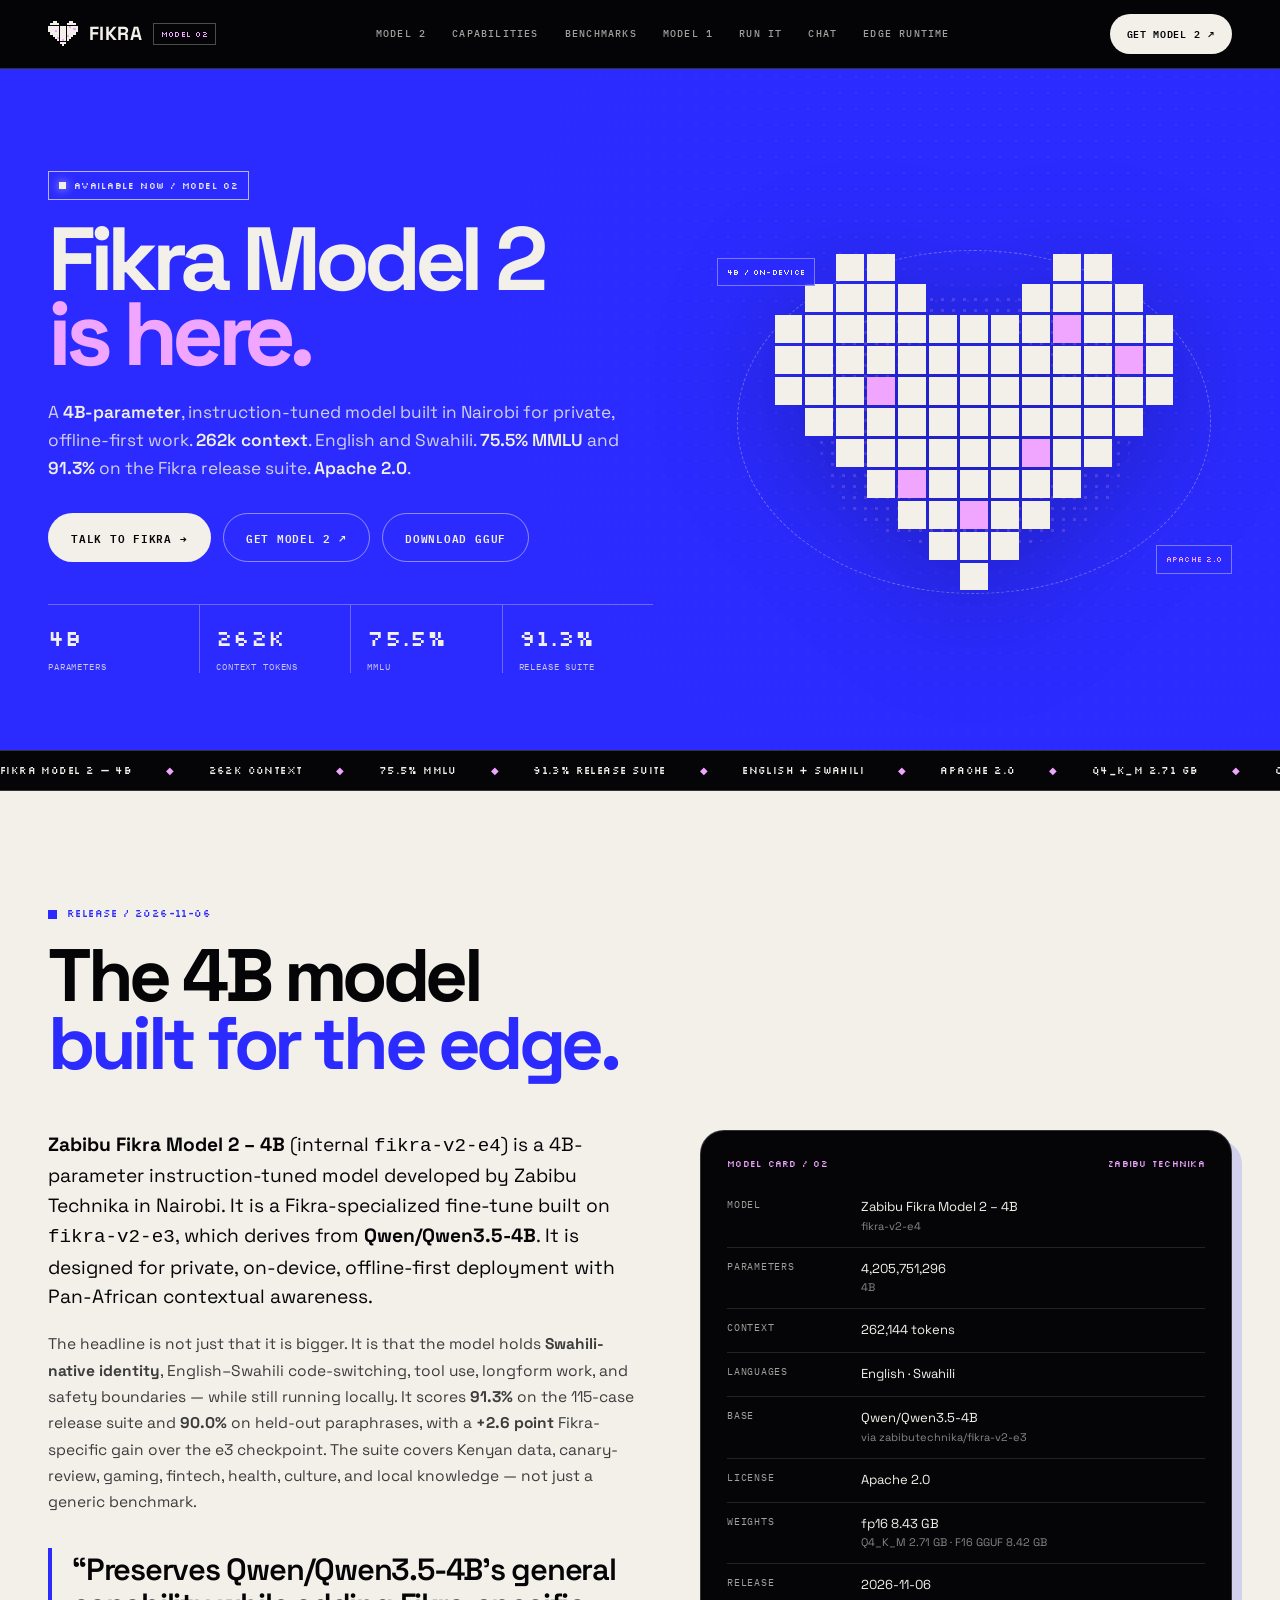
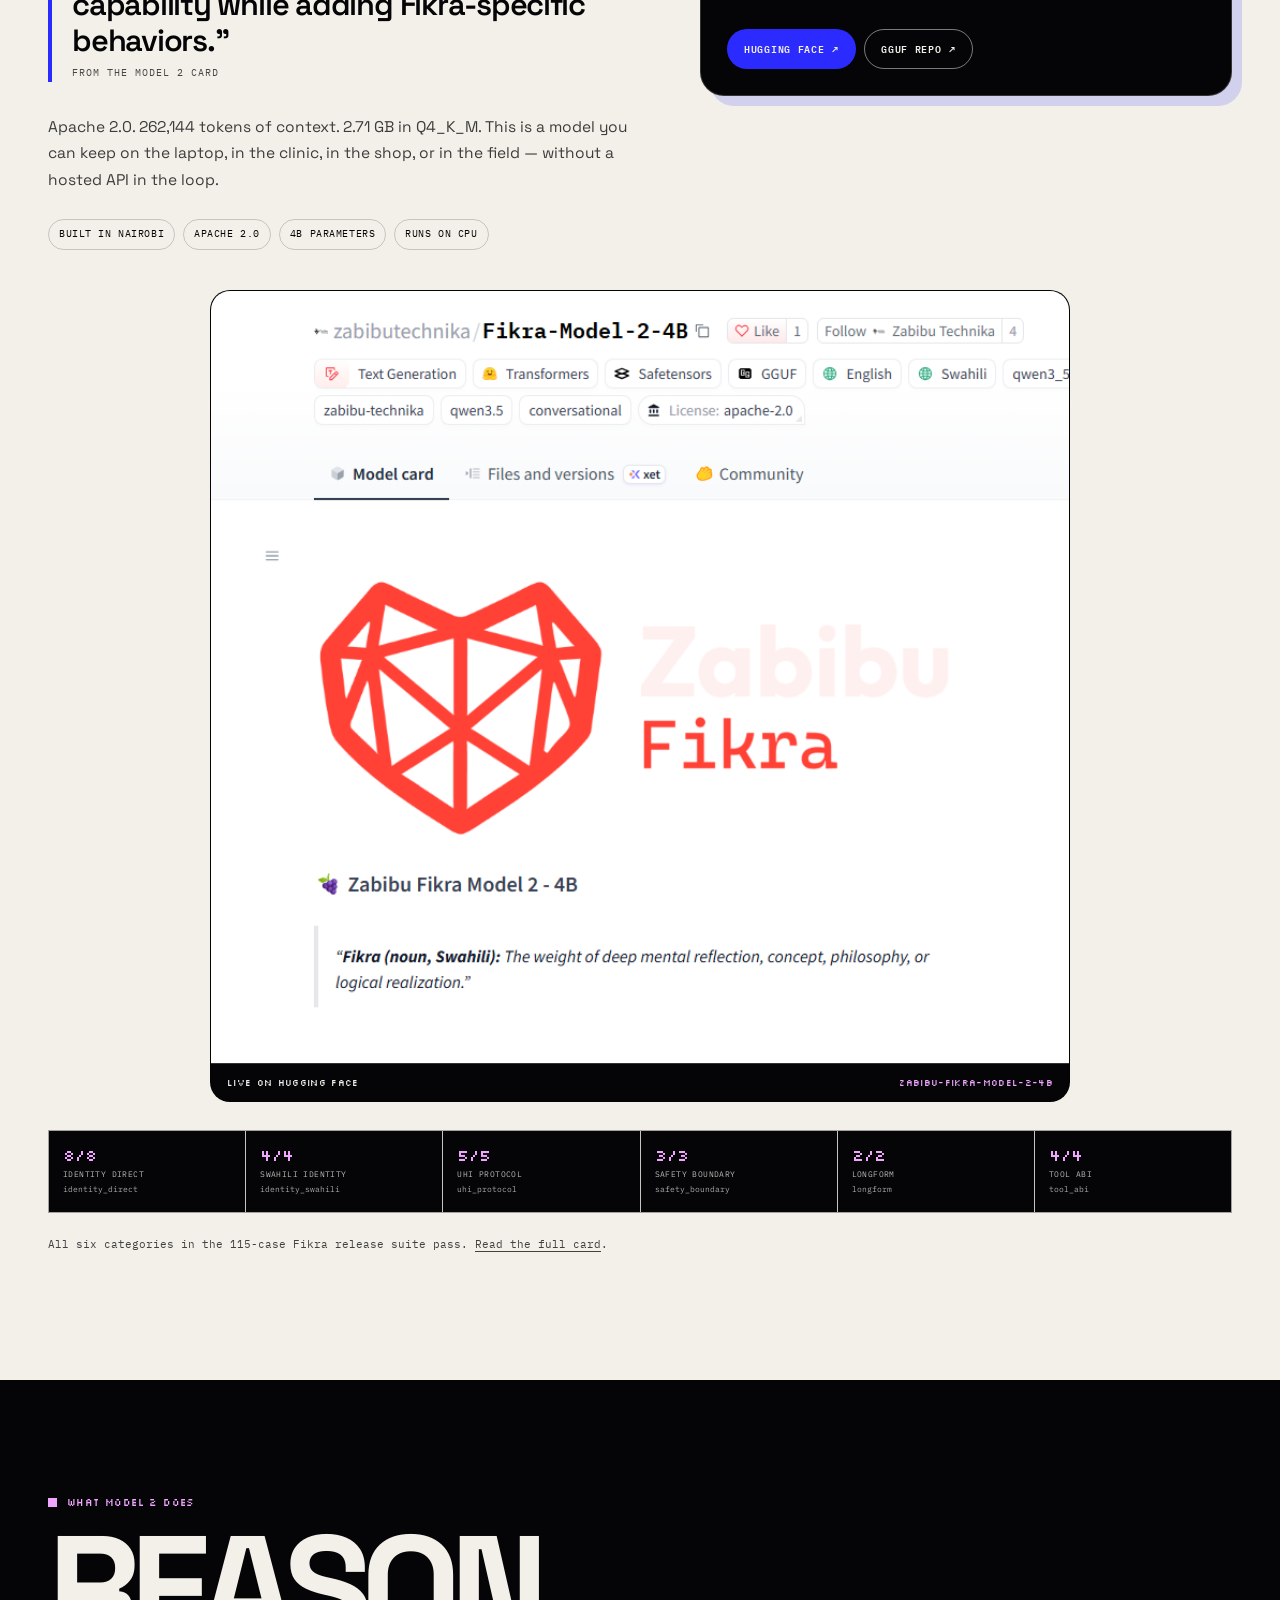
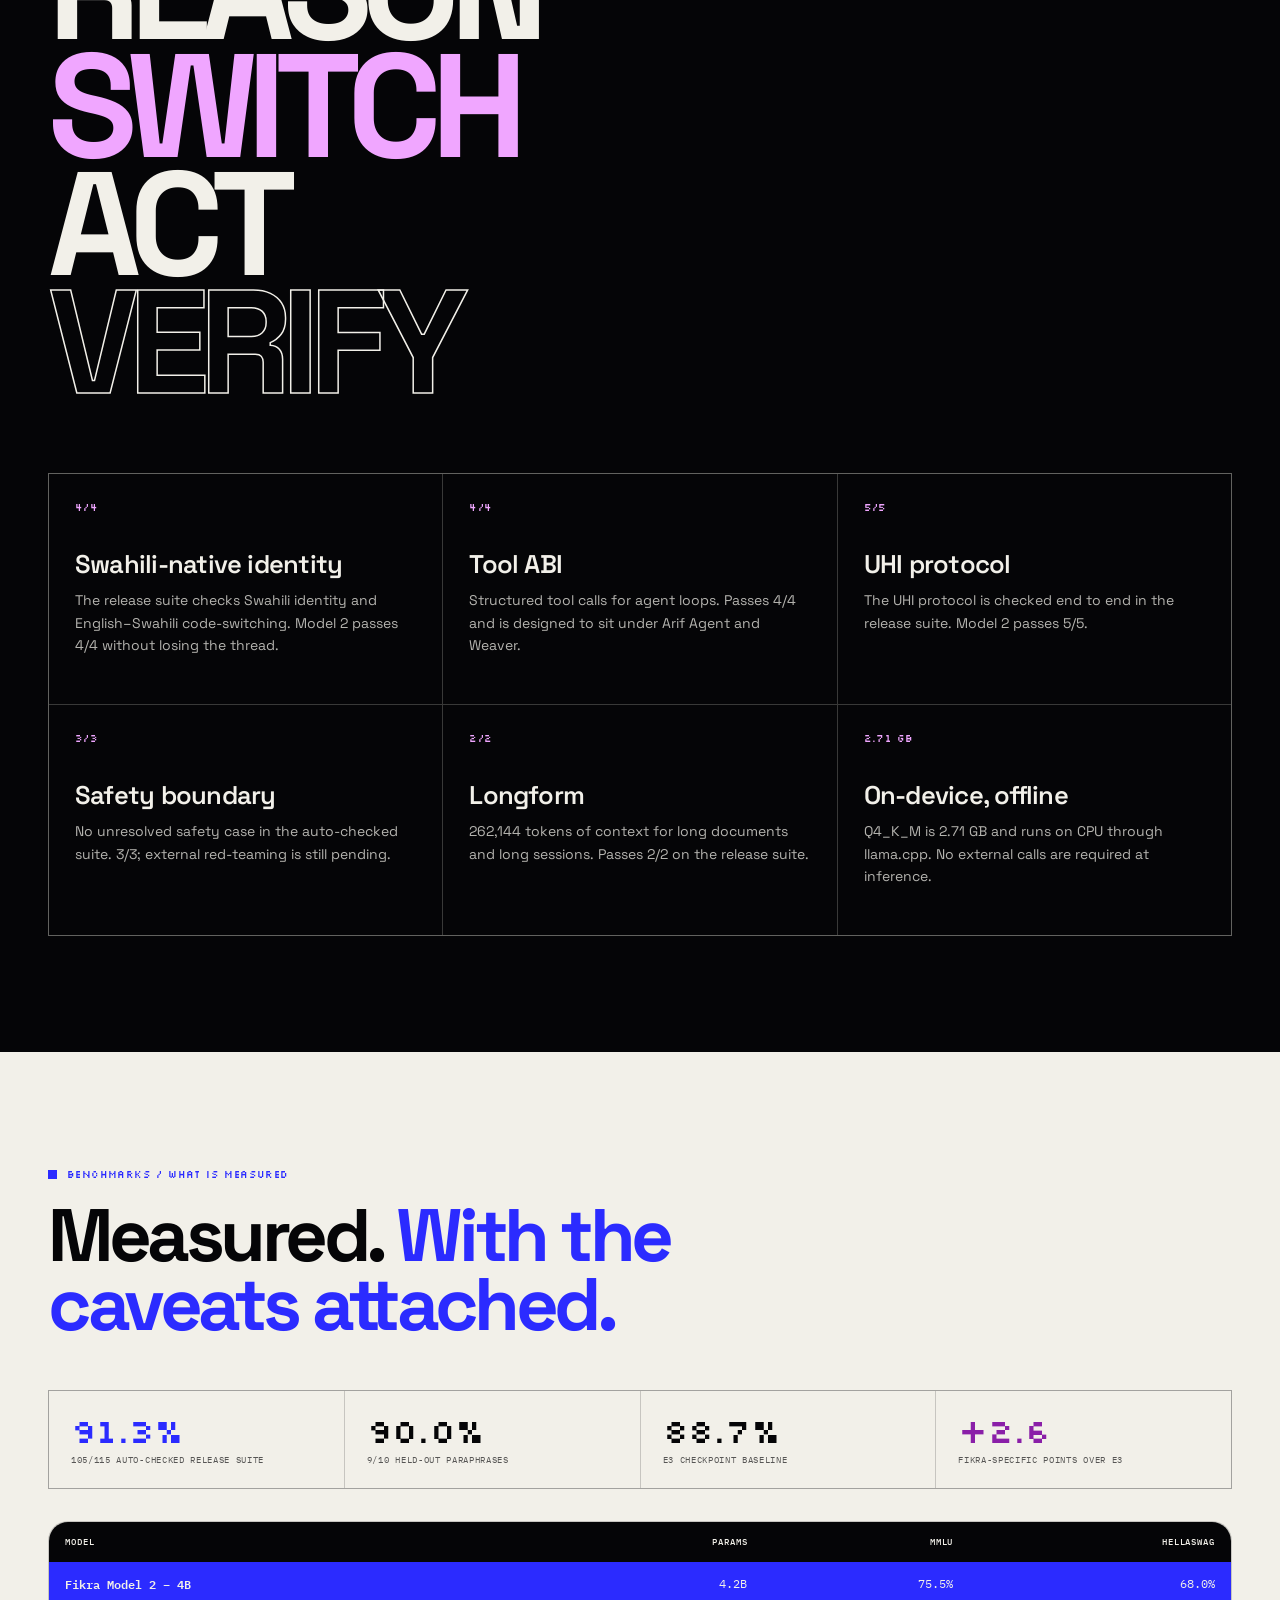
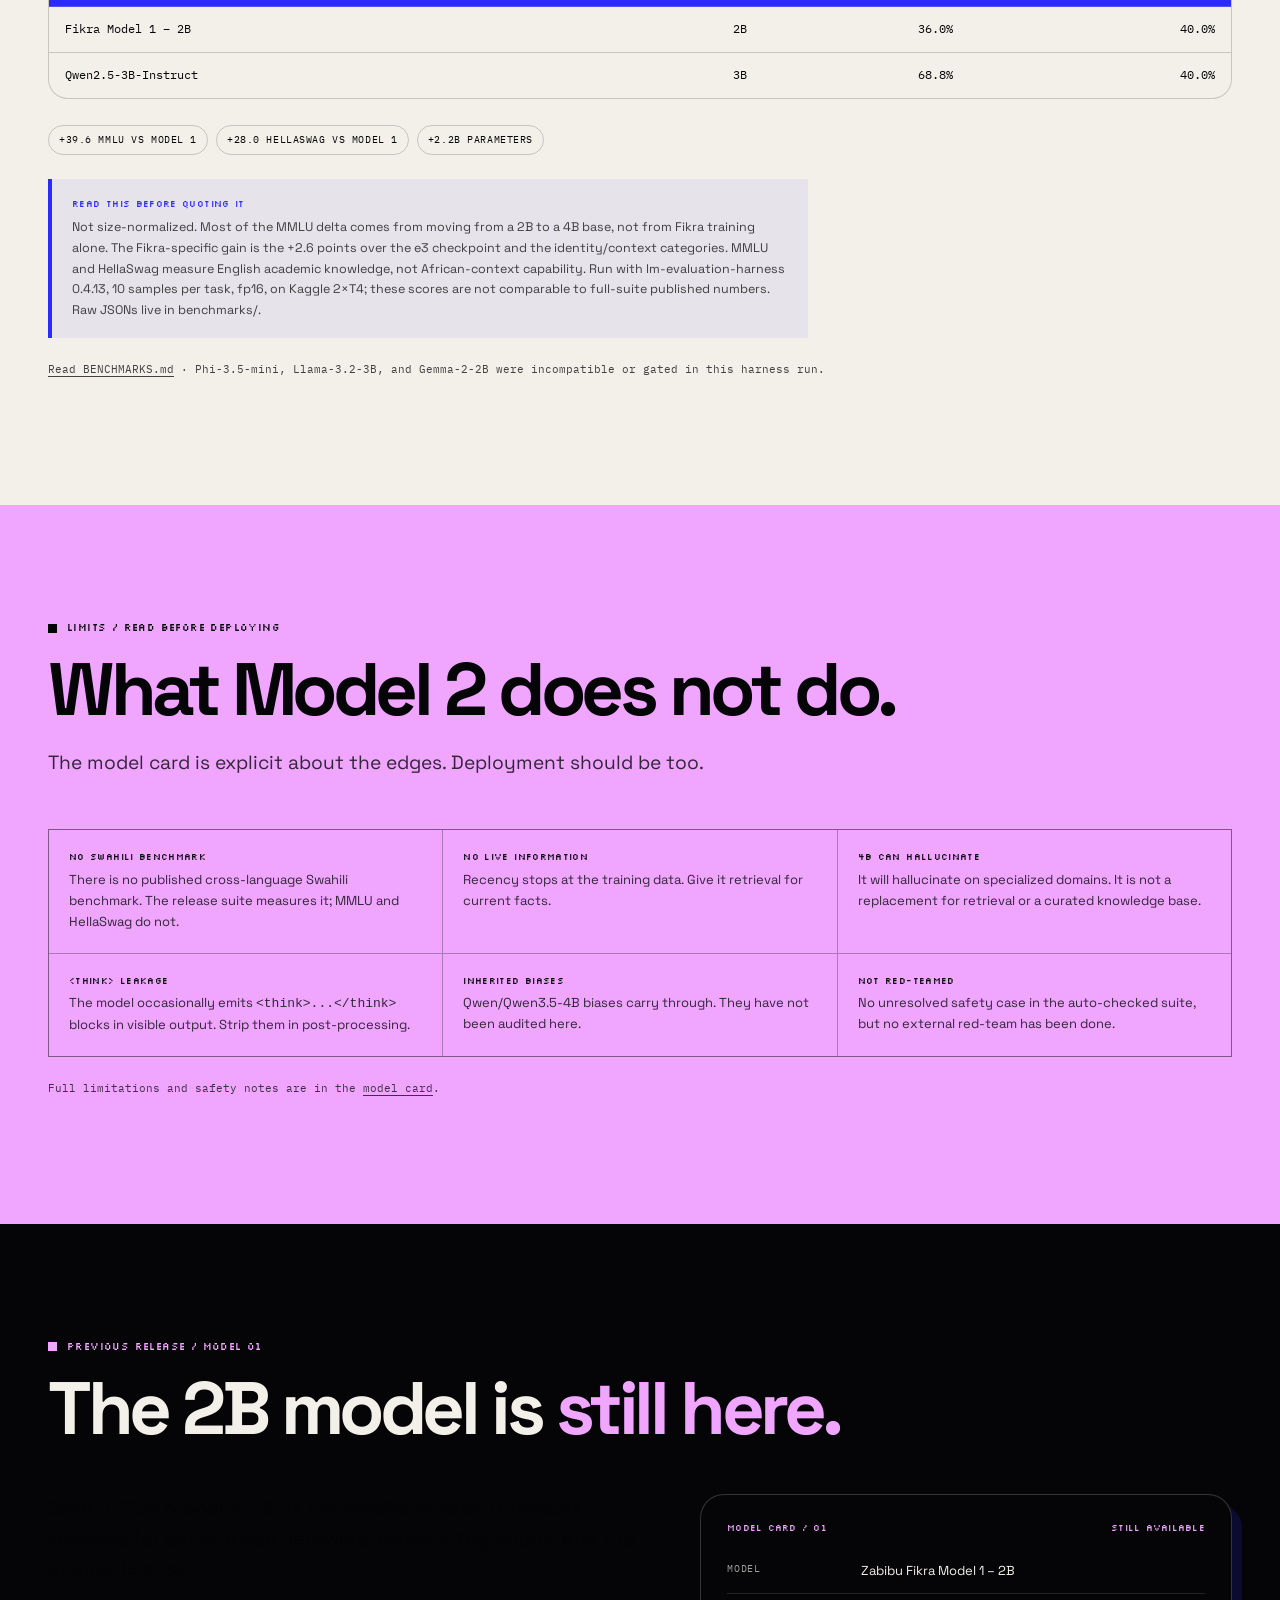
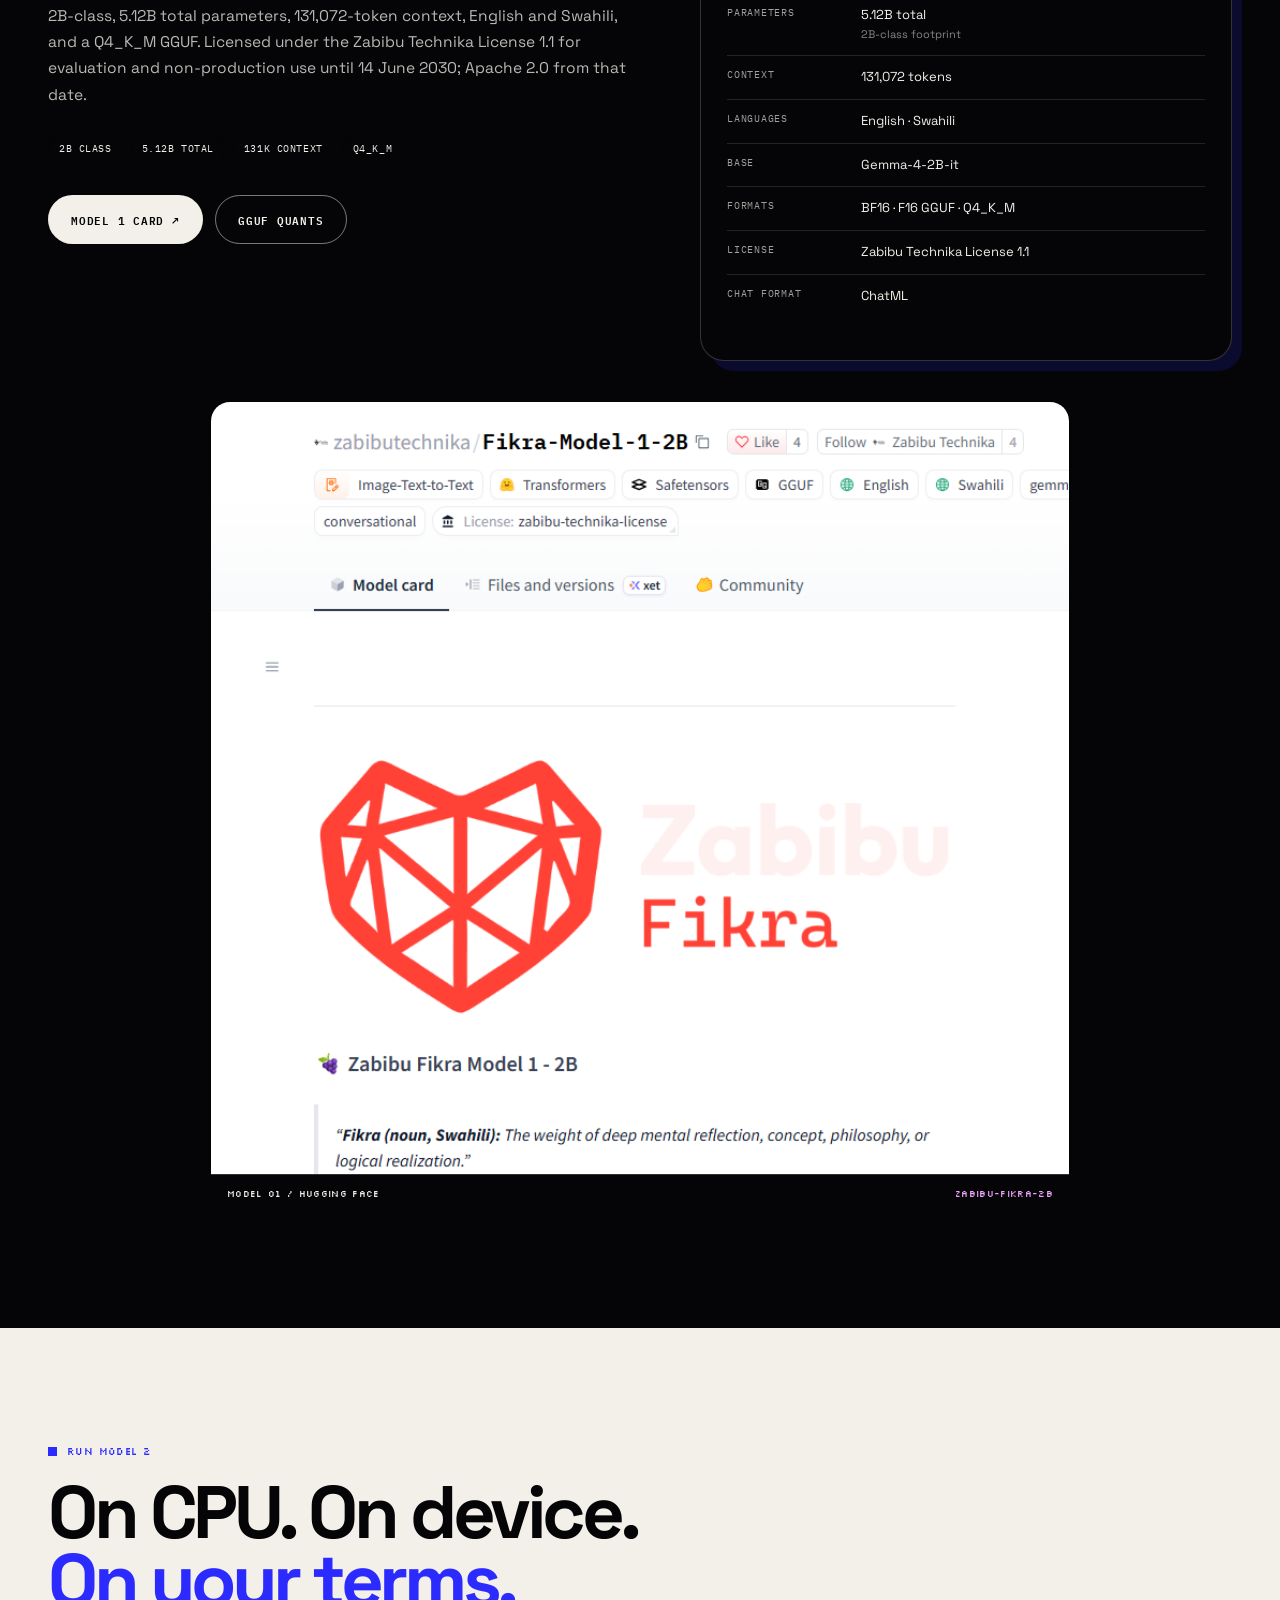
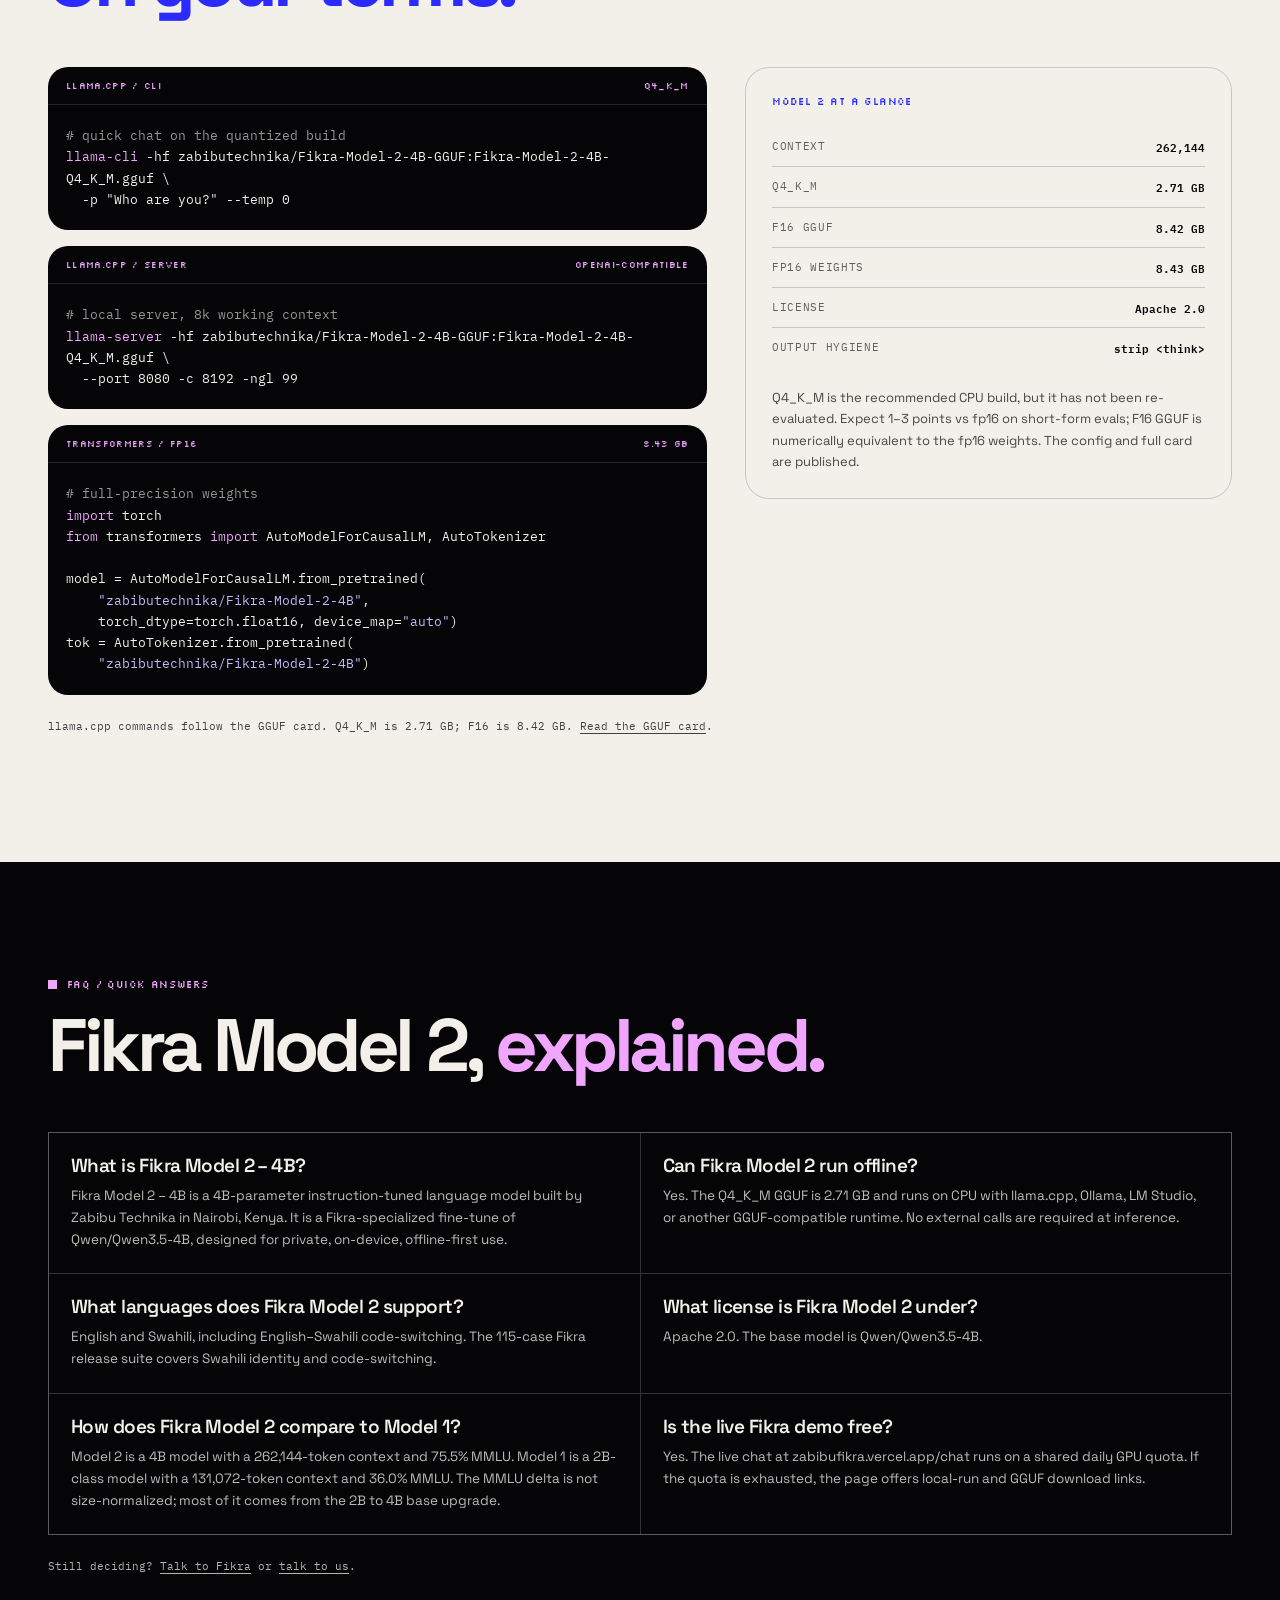
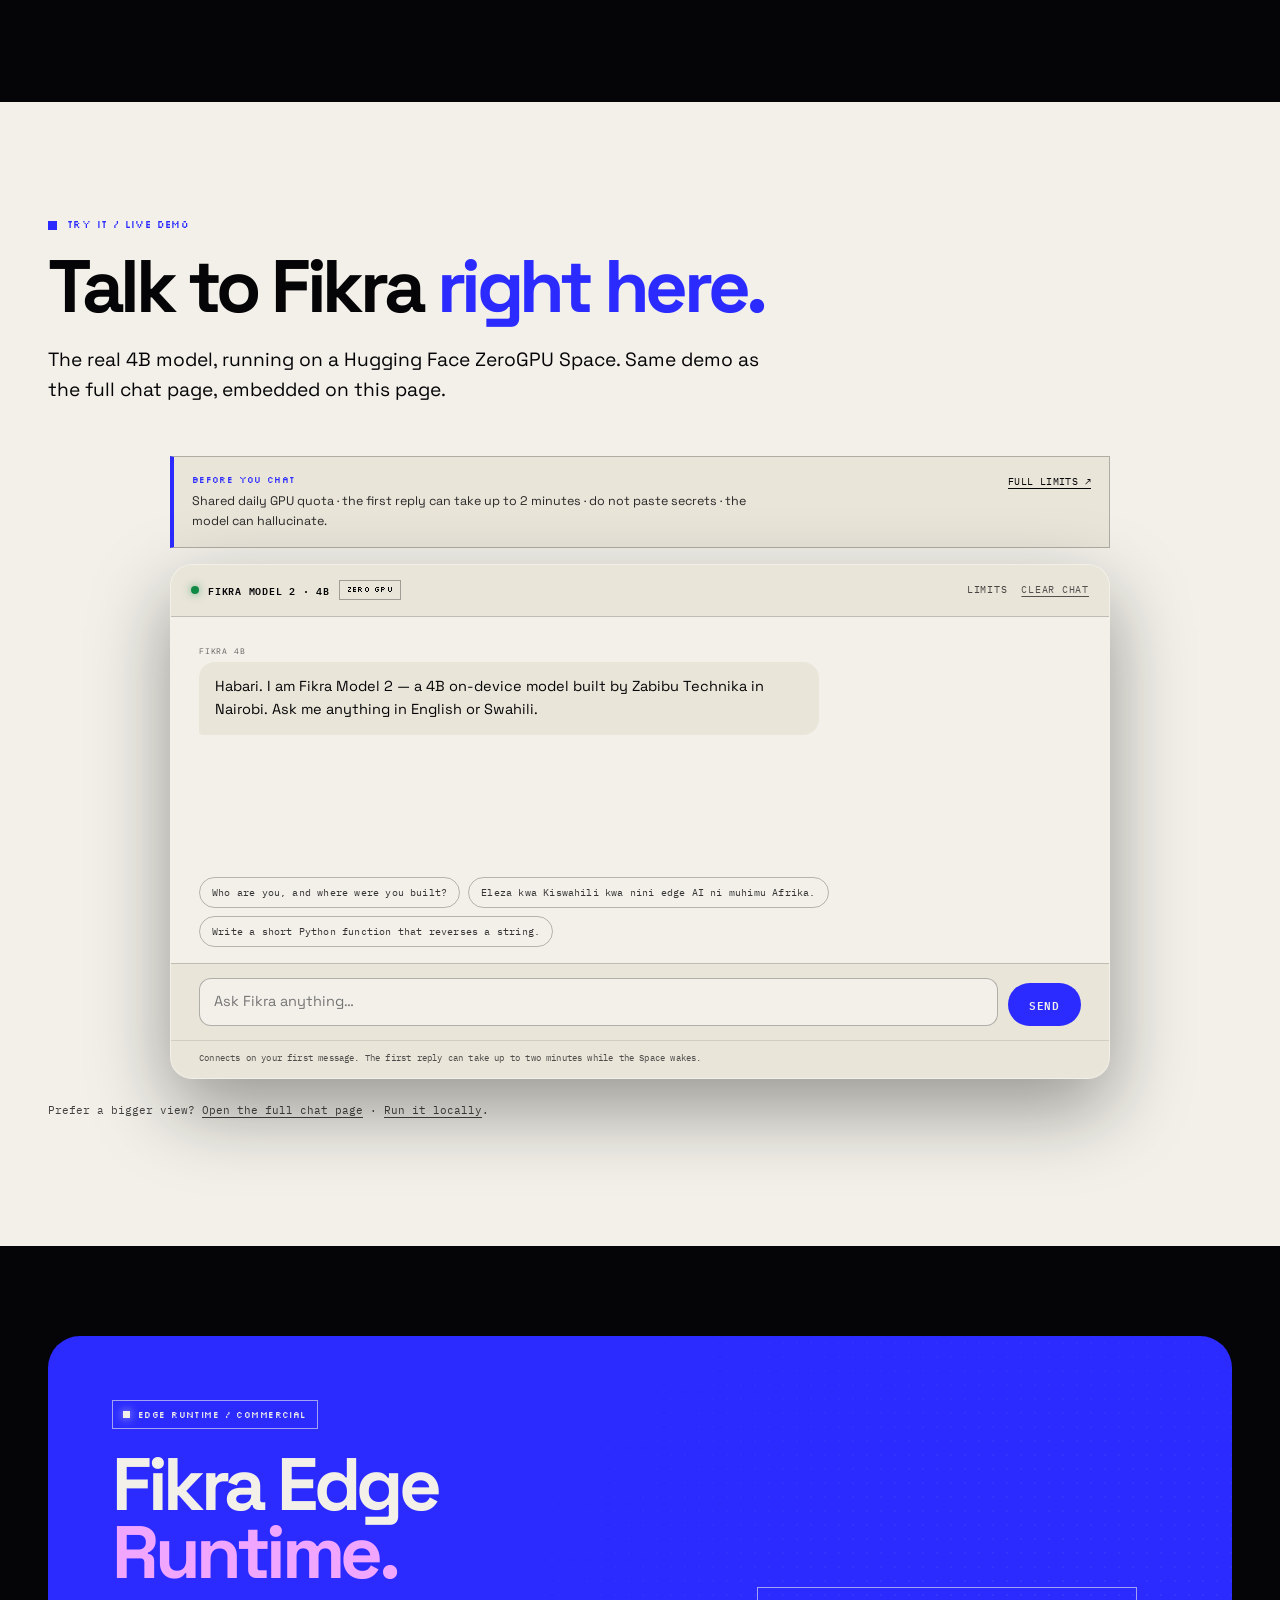
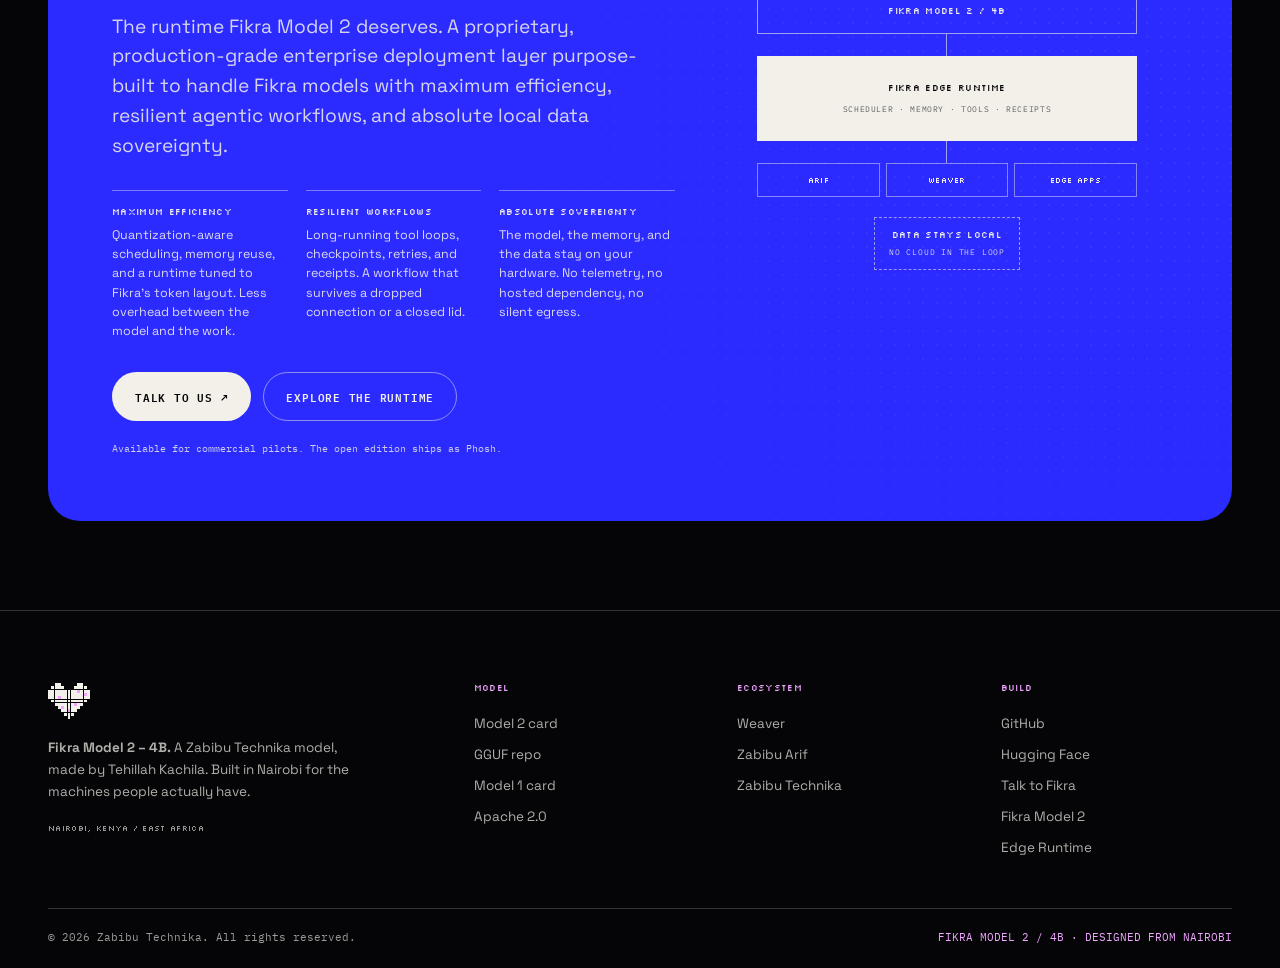
==== commit c68d2724: "Add favicons, social cards, structured data, sitemap, robots, and llms.txt" ====
--- a/sites/fikra/index.html
+++ b/sites/fikra/index.html
@@ -6,11 +6,141 @@
 <title>Fikra Model 2 — 4B · on-device, offline-first</title>
 <meta name="description" content="Zabibu Fikra Model 2 – 4B is a 4B-parameter, instruction-tuned model built in Nairobi for private, offline-first deployment. 262k context, English and Swahili, 91.3% on the Fikra release suite, Apache 2.0, Q4_K_M GGUF.">
 <meta name="theme-color" content="#050507">
+<link rel="icon" href="/favicon.ico" sizes="any">
+<link rel="icon" type="image/svg+xml" href="/assets/favicon.svg">
+<link rel="icon" type="image/png" sizes="32x32" href="/assets/favicon-32.png">
+<link rel="apple-touch-icon" sizes="180x180" href="/assets/apple-touch-icon.png">
+<link rel="manifest" href="/site.webmanifest">
+<link rel="canonical" href="https://zabibufikra.vercel.app/">
+<meta name="robots" content="index, follow, max-image-preview:large, max-snippet:-1, max-video-preview:-1">
+<meta name="author" content="Zabibu Technika">
+<meta name="application-name" content="Zabibu Fikra">
+<meta name="keywords" content="Fikra Model 2, 4B language model, on-device AI, offline AI, Swahili LLM, Kenya AI, GGUF, llama.cpp, Apache 2.0">
+<link rel="alternate" type="text/plain" href="/llms.txt" title="LLM-readable summary">
+<meta property="og:type" content="website">
+<meta property="og:site_name" content="Zabibu Fikra">
+<meta property="og:title" content="Fikra Model 2 – 4B · on-device, offline-first">
+<meta property="og:description" content="A 4B-parameter, instruction-tuned model built in Nairobi for private, offline-first work. 262k context, English and Swahili, 91.3% on the Fikra release suite, Apache 2.0.">
+<meta property="og:url" content="https://zabibufikra.vercel.app/">
+<meta property="og:image" content="https://zabibufikra.vercel.app/assets/og-fikra.png">
+<meta property="og:image:width" content="1200">
+<meta property="og:image:height" content="630">
+<meta property="og:image:alt" content="Fikra Model 2 – 4B, a pixel heart on electric blue">
+<meta property="og:locale" content="en_US">
+<meta name="twitter:card" content="summary_large_image">
+<meta name="twitter:title" content="Fikra Model 2 – 4B · on-device, offline-first">
+<meta name="twitter:description" content="A 4B-parameter, instruction-tuned model built in Nairobi. 262k context, English and Swahili, Apache 2.0.">
+<meta name="twitter:image" content="https://zabibufikra.vercel.app/assets/og-fikra.png">
+<meta name="twitter:image:alt" content="Fikra Model 2 – 4B, a pixel heart on electric blue">
 <link rel="preconnect" href="https://fonts.googleapis.com">
 <link rel="preconnect" href="https://fonts.gstatic.com" crossorigin>
 <link href="https://fonts.googleapis.com/css2?family=Space+Grotesk:wght@300;400;500;600;700&family=IBM+Plex+Mono:wght@400;500;600&family=Silkscreen:wght@400;700&display=swap" rel="stylesheet">
 <link rel="stylesheet" href="style.css">
 <link rel="stylesheet" href="chat/chat.css">
+<script type="application/ld+json">
+{
+  "@context": "https://schema.org",
+  "@graph": [
+    {
+      "@type": "Organization",
+      "@id": "https://zabibu.vercel.app/#organization",
+      "name": "Zabibu Technika",
+      "url": "https://zabibu.vercel.app",
+      "logo": "https://zabibufikra.vercel.app/assets/icon-512.png",
+      "foundingLocation": { "@type": "Place", "name": "Nairobi, Kenya" },
+      "sameAs": [
+        "https://huggingface.co/zabibutechnika",
+        "https://github.com/Zabibu-Technika"
+      ]
+    },
+    {
+      "@type": "WebSite",
+      "@id": "https://zabibufikra.vercel.app/#website",
+      "url": "https://zabibufikra.vercel.app/",
+      "name": "Zabibu Fikra",
+      "description": "Zabibu Fikra Model 2 – 4B, an on-device, offline-first language model built in Nairobi.",
+      "publisher": { "@id": "https://zabibu.vercel.app/#organization" },
+      "inLanguage": "en"
+    },
+    {
+      "@type": "SoftwareApplication",
+      "@id": "https://zabibufikra.vercel.app/#model2",
+      "name": "Zabibu Fikra Model 2 – 4B",
+      "alternateName": "fikra-v2-e4",
+      "applicationCategory": "DeveloperApplication",
+      "applicationSubCategory": "Large Language Model",
+      "operatingSystem": "Linux, macOS, Windows, Android",
+      "description": "A 4B-parameter instruction-tuned language model built in Nairobi for private, on-device, offline-first deployment. 262,144-token context, English and Swahili, Apache 2.0.",
+      "url": "https://zabibufikra.vercel.app/",
+      "downloadUrl": "https://huggingface.co/zabibutechnika/Fikra-Model-2-4B",
+      "softwareVersion": "fikra-v2-e4",
+      "datePublished": "2026-11-06",
+      "license": "https://www.apache.org/licenses/LICENSE-2.0",
+      "author": { "@id": "https://zabibu.vercel.app/#organization" },
+      "publisher": { "@id": "https://zabibu.vercel.app/#organization" },
+      "offers": {
+        "@type": "Offer",
+        "price": "0",
+        "priceCurrency": "USD",
+        "availability": "https://schema.org/InStock"
+      },
+      "featureList": [
+        "4B parameters",
+        "262,144-token context",
+        "English and Swahili",
+        "On-device and offline-first",
+        "Apache 2.0",
+        "GGUF Q4_K_M and F16"
+      ],
+      "keywords": "Fikra Model 2, 4B language model, on-device AI, offline AI, Swahili LLM, Kenya AI, GGUF, llama.cpp, Apache 2.0"
+    },
+    {
+      "@type": "BreadcrumbList",
+      "@id": "https://zabibufikra.vercel.app/#breadcrumbs",
+      "itemListElement": [
+        { "@type": "ListItem", "position": 1, "name": "Fikra", "item": "https://zabibufikra.vercel.app/" },
+        { "@type": "ListItem", "position": 2, "name": "Fikra Model 2 – 4B", "item": "https://zabibufikra.vercel.app/#model-2" }
+      ]
+    },
+    {
+      "@type": "FAQPage",
+      "@id": "https://zabibufikra.vercel.app/#faq",
+      "mainEntity": [
+        {
+          "@type": "Question",
+          "name": "What is Fikra Model 2 – 4B?",
+          "acceptedAnswer": { "@type": "Answer", "text": "Fikra Model 2 – 4B is a 4B-parameter instruction-tuned language model built by Zabibu Technika in Nairobi, Kenya. It is a Fikra-specialized fine-tune of Qwen/Qwen3.5-4B, designed for private, on-device, offline-first use." }
+        },
+        {
+          "@type": "Question",
+          "name": "Can Fikra Model 2 run offline?",
+          "acceptedAnswer": { "@type": "Answer", "text": "Yes. The Q4_K_M GGUF is 2.71 GB and runs on CPU with llama.cpp, Ollama, LM Studio, or another GGUF-compatible runtime. No external calls are required at inference." }
+        },
+        {
+          "@type": "Question",
+          "name": "What languages does Fikra Model 2 support?",
+          "acceptedAnswer": { "@type": "Answer", "text": "English and Swahili, including English–Swahili code-switching. The 115-case Fikra release suite covers Swahili identity and code-switching." }
+        },
+        {
+          "@type": "Question",
+          "name": "What license is Fikra Model 2 under?",
+          "acceptedAnswer": { "@type": "Answer", "text": "Apache 2.0. The base model is Qwen/Qwen3.5-4B." }
+        },
+        {
+          "@type": "Question",
+          "name": "How does Fikra Model 2 compare to Model 1?",
+          "acceptedAnswer": { "@type": "Answer", "text": "Model 2 is a 4B model with a 262,144-token context and 75.5% MMLU. Model 1 is a 2B-class model with a 131,072-token context and 36.0% MMLU. The MMLU delta is not size-normalized; most of it comes from the 2B to 4B base upgrade." }
+        },
+        {
+          "@type": "Question",
+          "name": "Is the live Fikra demo free?",
+          "acceptedAnswer": { "@type": "Answer", "text": "Yes. The live chat at zabibufikra.vercel.app/chat runs on a shared daily GPU quota. If the quota is exhausted, the page offers local-run and GGUF download links." }
+        }
+      ]
+    }
+  ]
+}
+</script>
 </head>
 <body>
 <a class="skip" href="#main">Skip to content</a>
@@ -393,6 +523,47 @@
     </div>
   </section>
 
+  <section id="faq" class="section ink">
+    <div class="wrap">
+      <div class="section-head">
+        <p class="eyebrow">FAQ / quick answers</p>
+        <h2>Fikra Model 2, <span class="pink-text">explained.</span></h2>
+      </div>
+
+      <div class="faq-grid">
+        <article class="faq-item">
+          <h3>What is Fikra Model 2 – 4B?</h3>
+          <p>Fikra Model 2 – 4B is a 4B-parameter instruction-tuned language model built by Zabibu Technika in Nairobi, Kenya. It is a Fikra-specialized fine-tune of Qwen/Qwen3.5-4B, designed for private, on-device, offline-first use.</p>
+        </article>
+        <article class="faq-item">
+          <h3>Can Fikra Model 2 run offline?</h3>
+          <p>Yes. The Q4_K_M GGUF is 2.71 GB and runs on CPU with llama.cpp, Ollama, LM Studio, or another GGUF-compatible runtime. No external calls are required at inference.</p>
+        </article>
+        <article class="faq-item">
+          <h3>What languages does Fikra Model 2 support?</h3>
+          <p>English and Swahili, including English–Swahili code-switching. The 115-case Fikra release suite covers Swahili identity and code-switching.</p>
+        </article>
+        <article class="faq-item">
+          <h3>What license is Fikra Model 2 under?</h3>
+          <p>Apache 2.0. The base model is Qwen/Qwen3.5-4B.</p>
+        </article>
+        <article class="faq-item">
+          <h3>How does Fikra Model 2 compare to Model 1?</h3>
+          <p>Model 2 is a 4B model with a 262,144-token context and 75.5% MMLU. Model 1 is a 2B-class model with a 131,072-token context and 36.0% MMLU. The MMLU delta is not size-normalized; most of it comes from the 2B to 4B base upgrade.</p>
+        </article>
+        <article class="faq-item">
+          <h3>Is the live Fikra demo free?</h3>
+          <p>Yes. The live chat at zabibufikra.vercel.app/chat runs on a shared daily GPU quota. If the quota is exhausted, the page offers local-run and GGUF download links.</p>
+        </article>
+      </div>
+
+      <p class="fine">
+        Still deciding? <a href="#chat">Talk to Fikra</a> or
+        <a href="https://zabibu.vercel.app/contact">talk to us</a>.
+      </p>
+    </div>
+  </section>
+
   <section id="chat" class="section paper">
     <div class="wrap">
       <div class="section-head">
--- a/sites/fikra/style.css
+++ b/sites/fikra/style.css
@@ -1144,6 +1144,40 @@
 
 .model1-shot { max-width: 860px; margin: 40px auto 0; }
 .model1-shot img { max-height: none; object-fit: contain; }
+
+/* ---------- faq ---------- */
+
+.faq-grid {
+  display: grid;
+  grid-template-columns: repeat(2, minmax(0, 1fr));
+  gap: 1px;
+  margin-top: 32px;
+  border: 1px solid var(--line-light);
+  background: var(--line-light);
+}
+
+.faq-item {
+  padding: 22px;
+  background: var(--ink);
+}
+
+.faq-item h3 {
+  margin-bottom: 8px;
+  color: var(--paper);
+  font-size: 19px;
+}
+
+.faq-item p {
+  margin: 0;
+  color: rgba(242, 240, 233, 0.78);
+  font-size: 13.5px;
+  line-height: 1.65;
+}
+
+.faq-item a {
+  text-decoration: underline;
+  text-underline-offset: 3px;
+}
 
 /* ---------- footer ---------- */
 
@@ -1244,6 +1278,7 @@
   .edge-features { grid-template-columns: 1fr; gap: 14px; }
   .score-grid { grid-template-columns: 1fr 1fr; }
   .limits-grid { grid-template-columns: 1fr; }
+  .faq-grid { grid-template-columns: 1fr; }
   .bench-table { font-size: 10.5px; }
   .bench-table th, .bench-table td { padding: 10px 8px; }
   .cap .n { margin-bottom: 18px; }
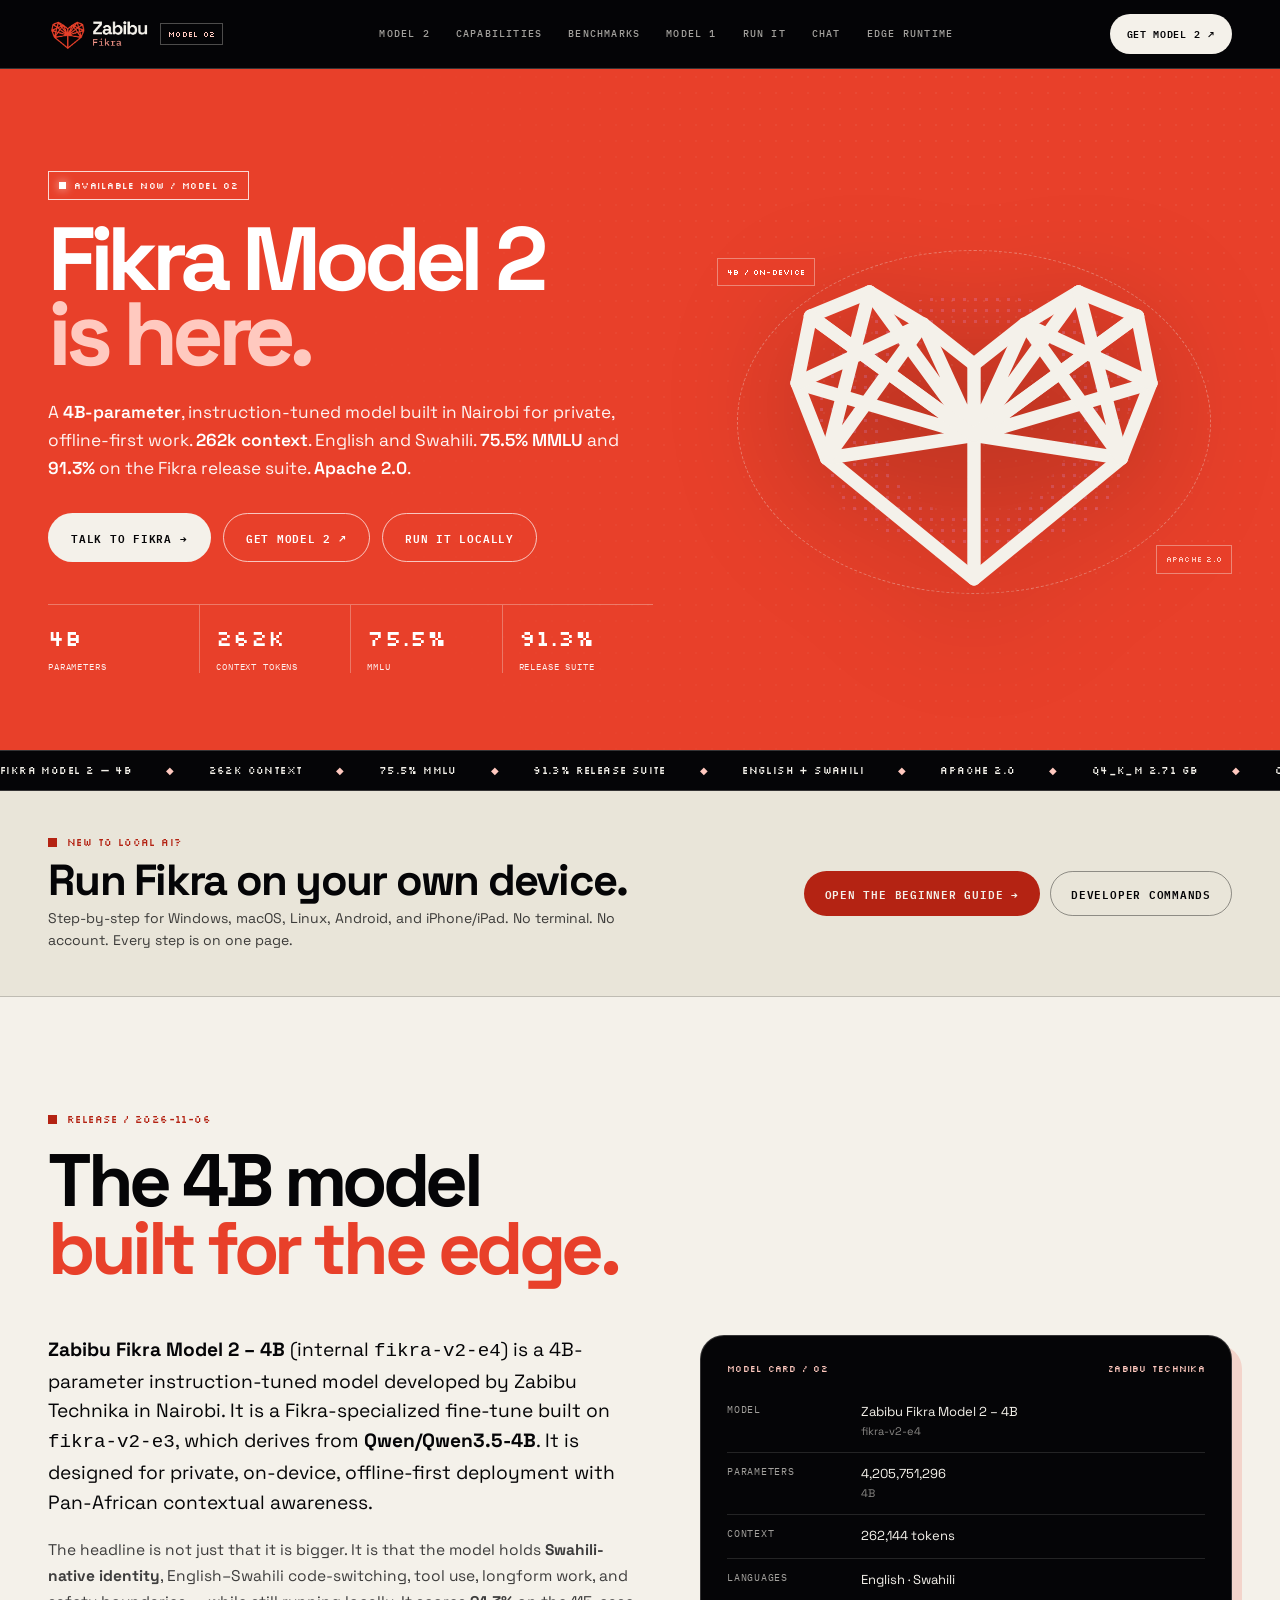
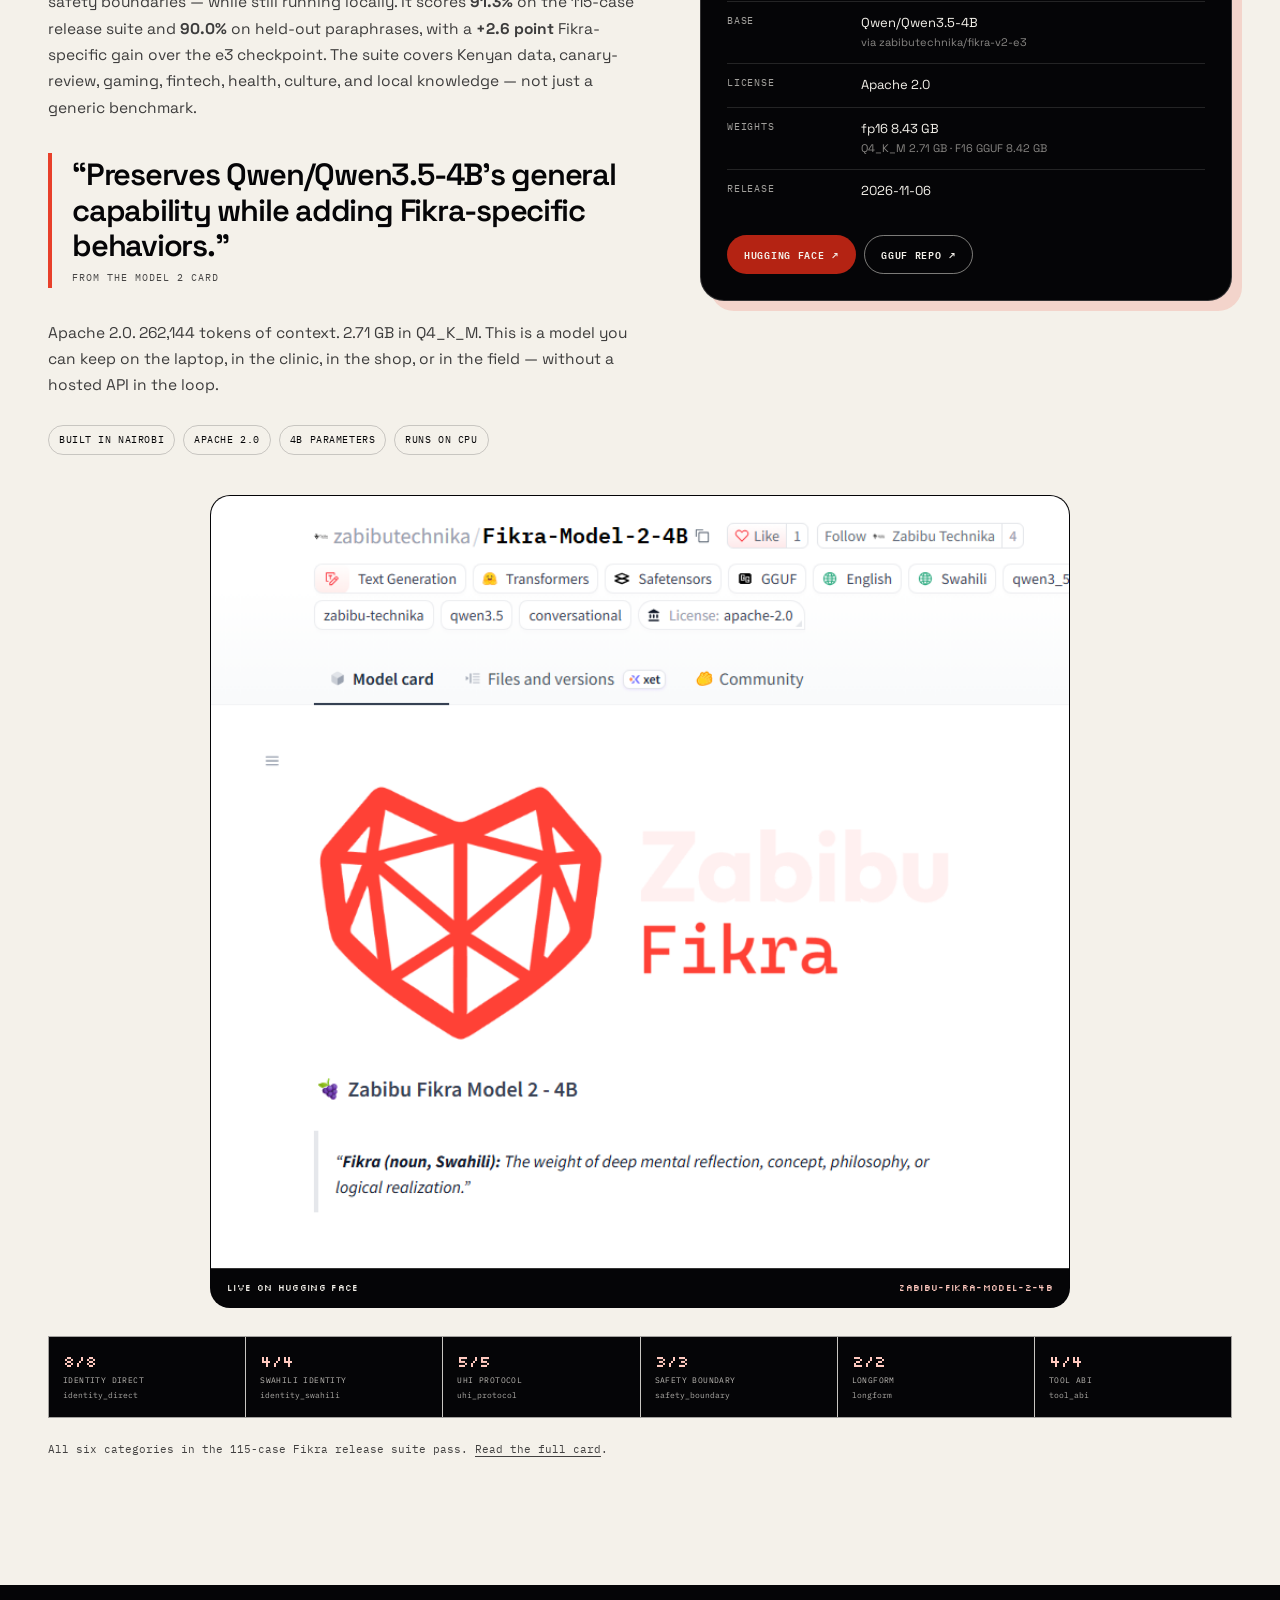
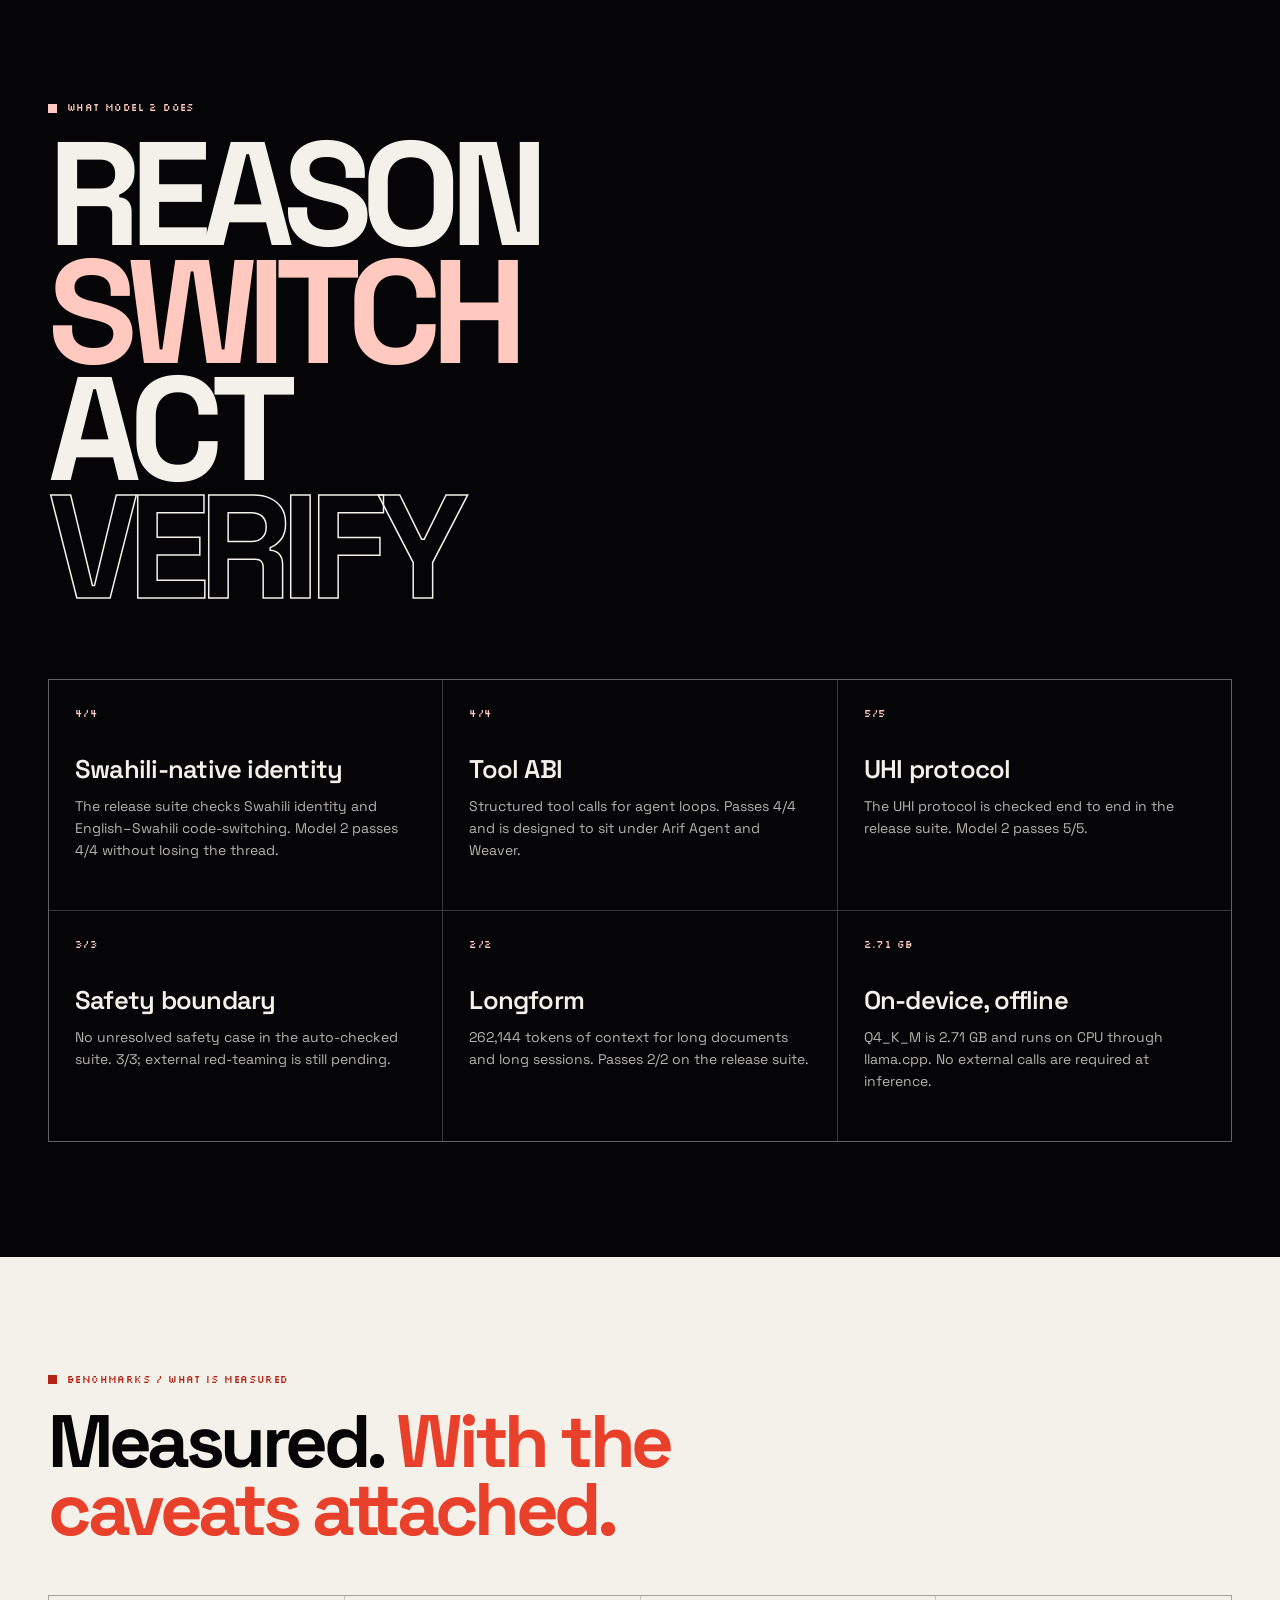
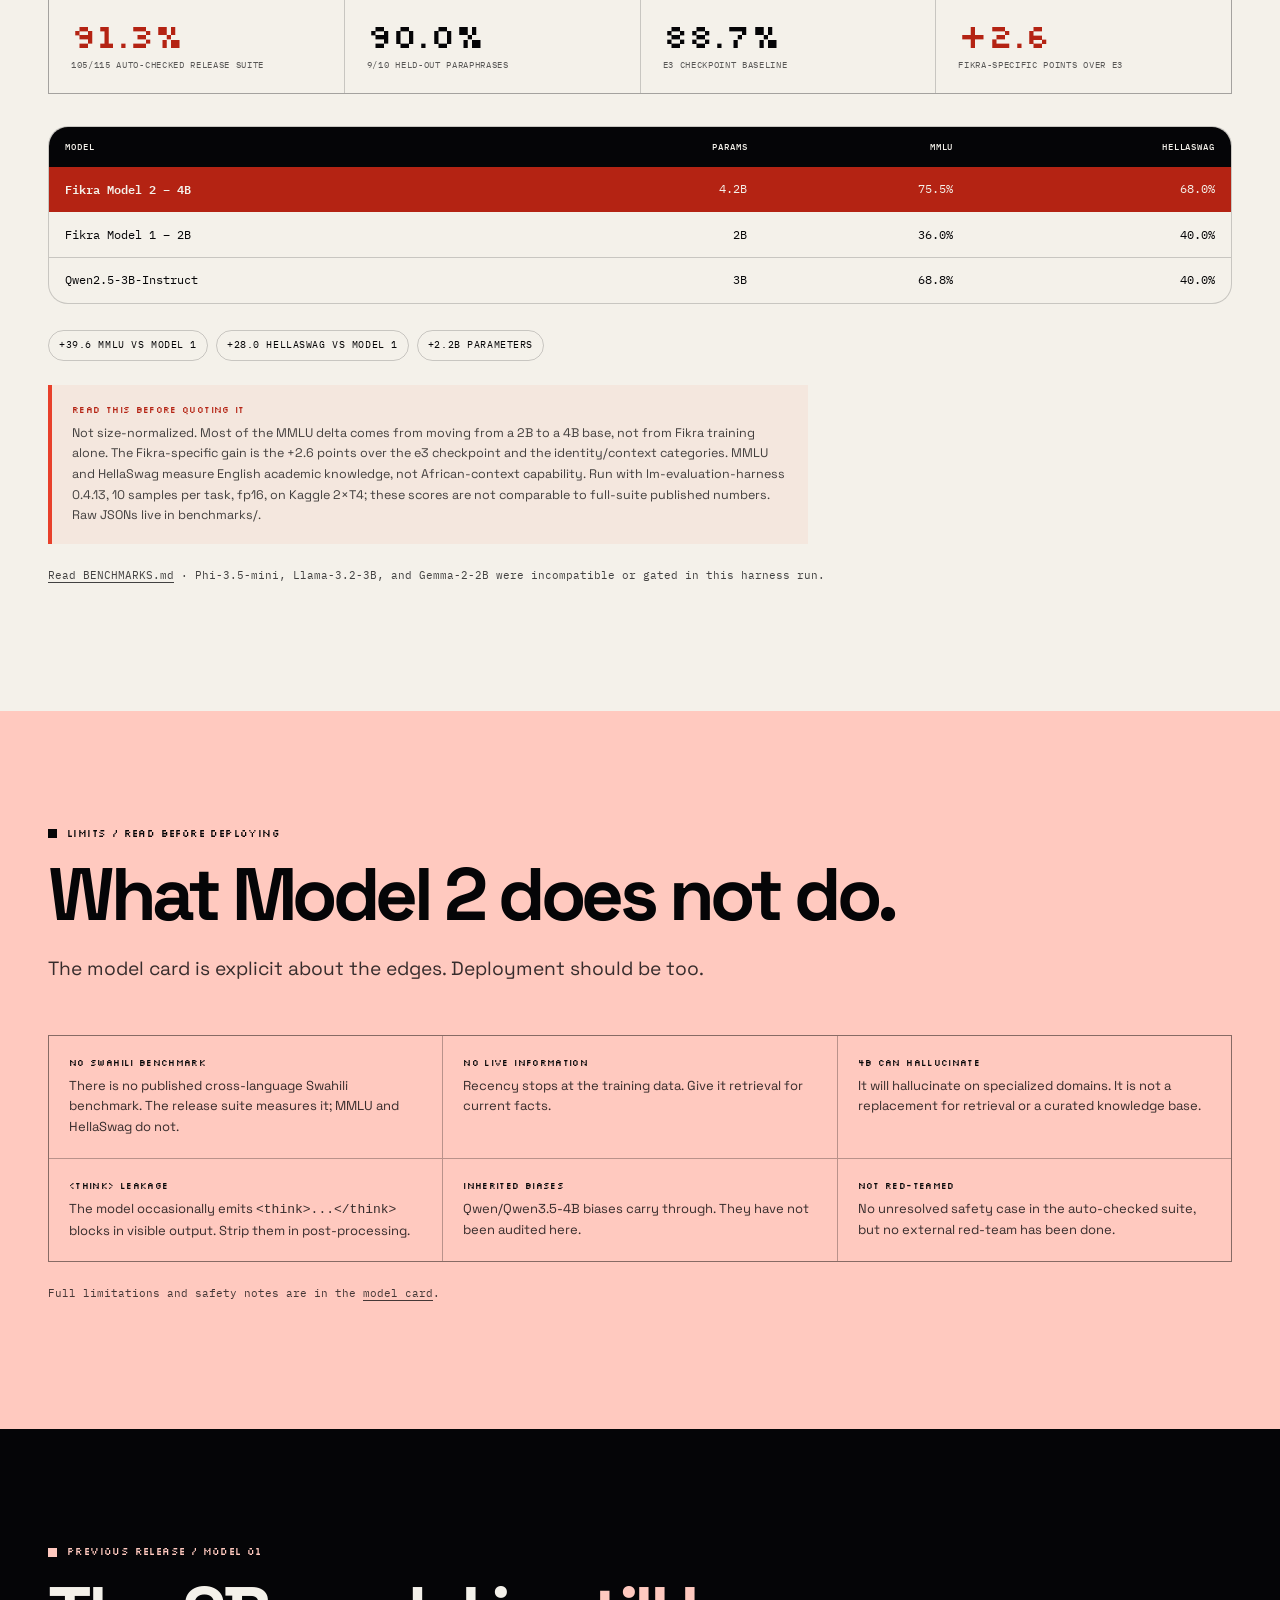
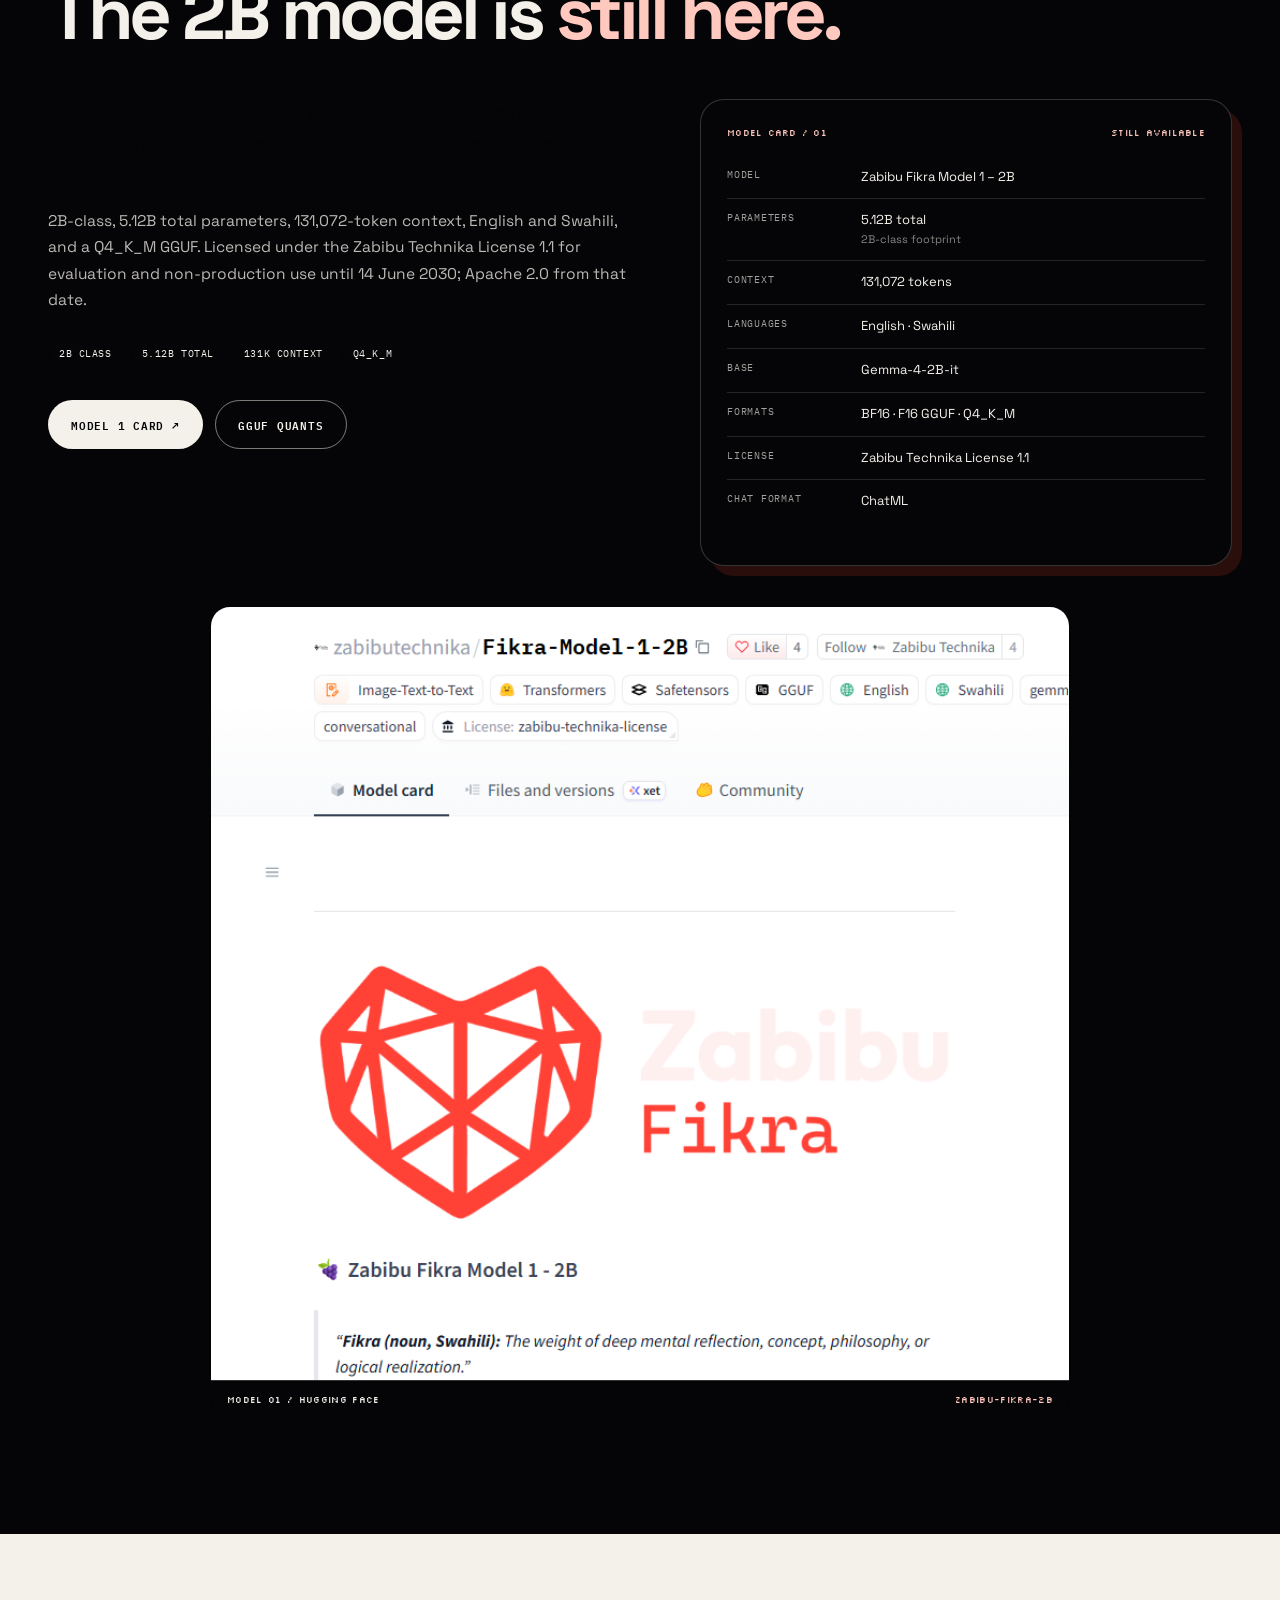
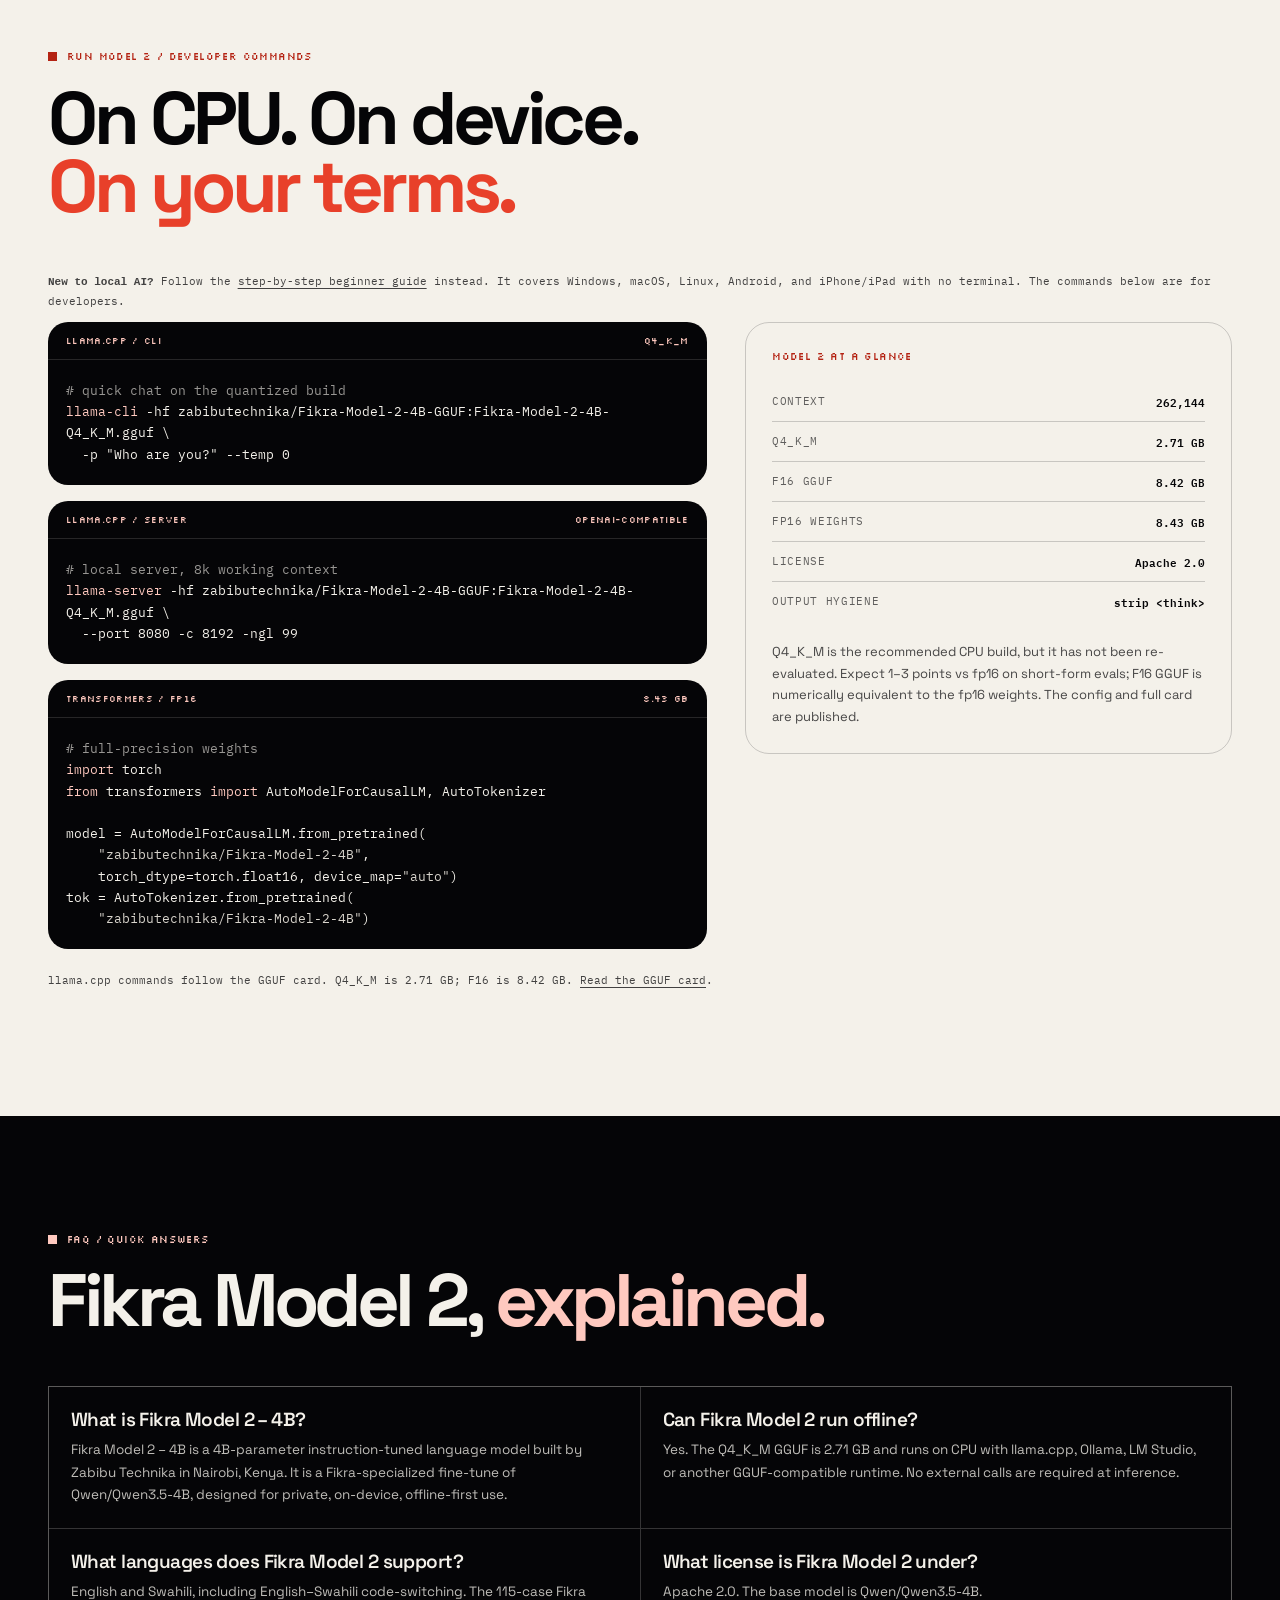
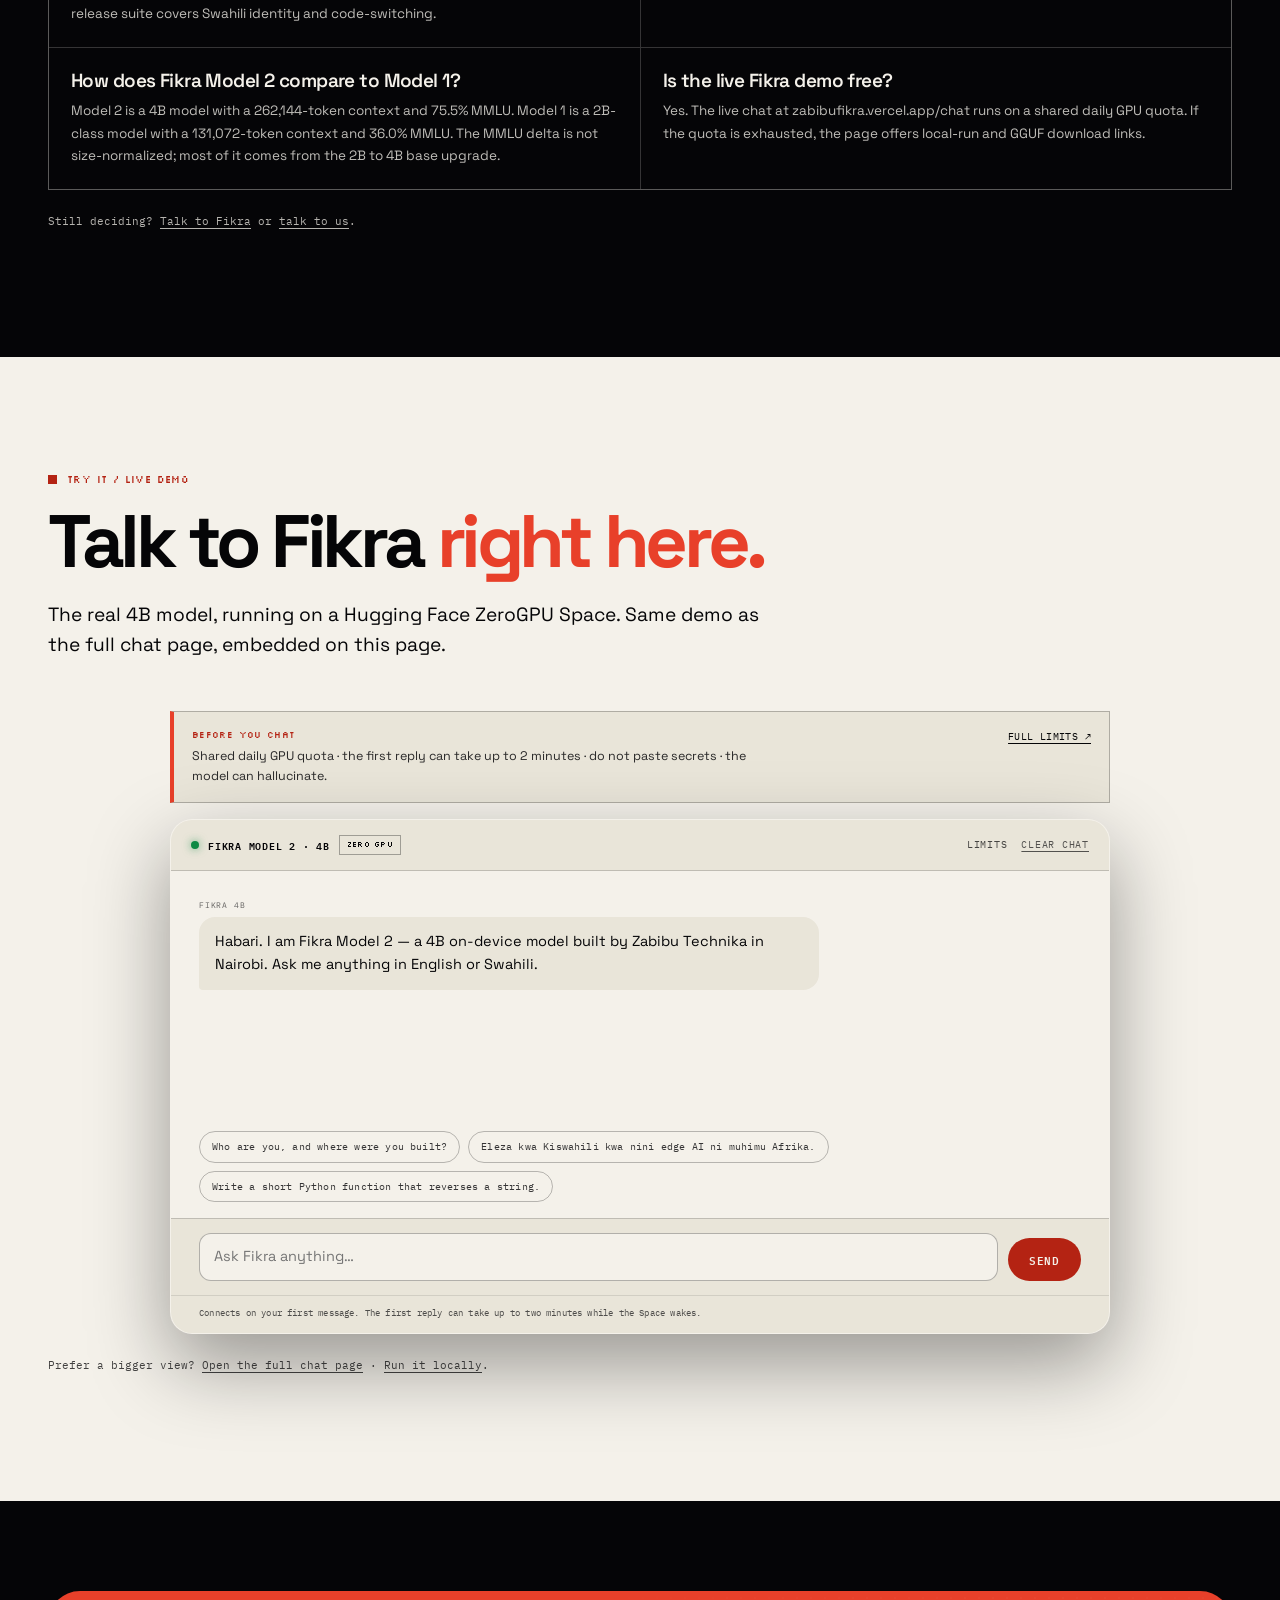
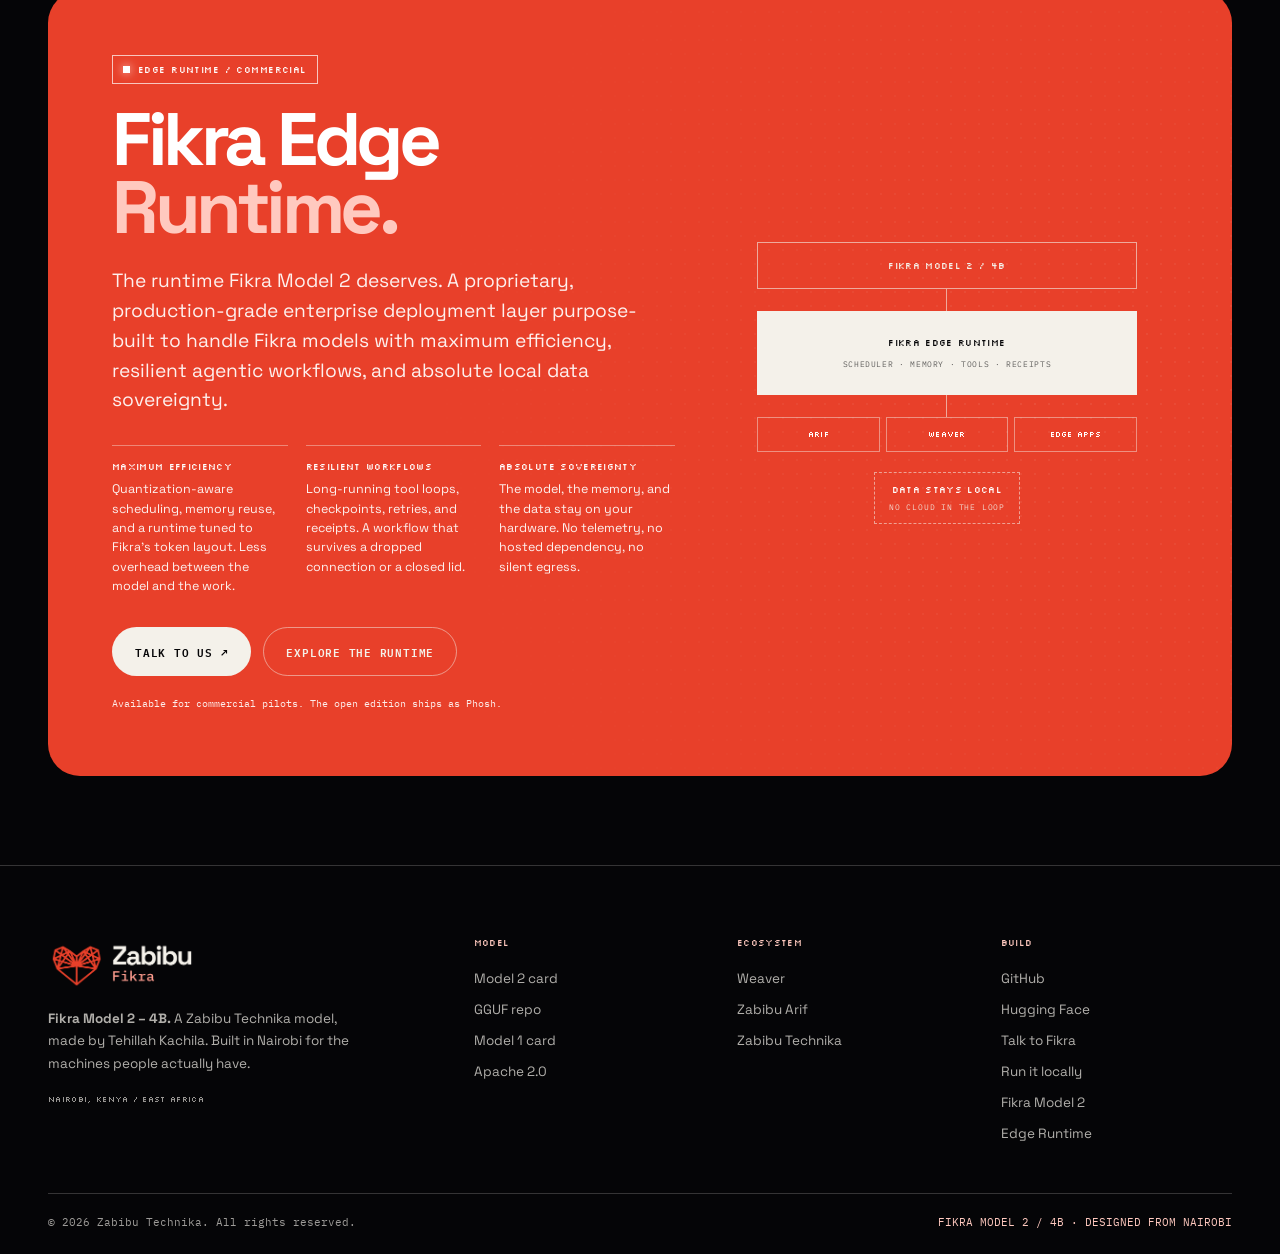
==== commit 6253aa2b: "Redesign around the Zabibu Fikra logo and add the beginner offline guide" ====
--- a/sites/fikra/index.html
+++ b/sites/fikra/index.html
@@ -25,13 +25,13 @@
 <meta property="og:image" content="https://zabibufikra.vercel.app/assets/og-fikra.png">
 <meta property="og:image:width" content="1200">
 <meta property="og:image:height" content="630">
-<meta property="og:image:alt" content="Fikra Model 2 – 4B, a pixel heart on electric blue">
+<meta property="og:image:alt" content="Zabibu Fikra Model 2 – 4B brand card with the wireframe heart">
 <meta property="og:locale" content="en_US">
 <meta name="twitter:card" content="summary_large_image">
 <meta name="twitter:title" content="Fikra Model 2 – 4B · on-device, offline-first">
 <meta name="twitter:description" content="A 4B-parameter, instruction-tuned model built in Nairobi. 262k context, English and Swahili, Apache 2.0.">
 <meta name="twitter:image" content="https://zabibufikra.vercel.app/assets/og-fikra.png">
-<meta name="twitter:image:alt" content="Fikra Model 2 – 4B, a pixel heart on electric blue">
+<meta name="twitter:image:alt" content="Zabibu Fikra Model 2 – 4B brand card with the wireframe heart">
 <link rel="preconnect" href="https://fonts.googleapis.com">
 <link rel="preconnect" href="https://fonts.gstatic.com" crossorigin>
 <link href="https://fonts.googleapis.com/css2?family=Space+Grotesk:wght@300;400;500;600;700&family=IBM+Plex+Mono:wght@400;500;600&family=Silkscreen:wght@400;700&display=swap" rel="stylesheet">
@@ -148,8 +148,7 @@
 <header class="site-header">
   <div class="header-inner">
     <a class="brand" href="./">
-      <img class="brand-mark" src="assets/fikra-mark-light.svg" alt="">
-      <span class="brand-word">FIKRA</span>
+      <img class="brand-logo" src="assets/brand-dark.png" alt="Zabibu Fikra">
       <span class="brand-tag">MODEL 02</span>
     </a>
     <nav class="site-nav" aria-label="Primary">
@@ -157,7 +156,7 @@
       <a href="#capabilities">Capabilities</a>
       <a href="#benchmarks">Benchmarks</a>
       <a href="#model-1">Model 1</a>
-      <a href="#run">Run it</a>
+      <a href="run/">Run it</a>
       <a href="#chat">Chat</a>
       <a href="runtime/">Edge Runtime</a>
     </nav>
@@ -182,7 +181,7 @@
         <div class="cta-row">
           <a class="btn btn-paper" href="#chat">Talk to Fikra <span aria-hidden="true">→</span></a>
           <a class="btn btn-outline-light" href="https://huggingface.co/zabibutechnika/Fikra-Model-2-4B">Get Model 2 <span aria-hidden="true">↗</span></a>
-          <a class="btn btn-outline-light" href="https://huggingface.co/zabibutechnika/Fikra-Model-2-4B-GGUF">Download GGUF</a>
+          <a class="btn btn-outline-light" href="run/">Run it locally</a>
         </div>
         <div class="hero-stats">
           <div class="hero-stat"><strong>4B</strong><span>parameters</span></div>
@@ -193,7 +192,7 @@
       </div>
 
       <div class="hero-art" aria-hidden="true">
-        <img class="hero-heart" src="assets/fikra-mark-light.svg" alt="">
+        <img class="hero-heart" src="assets/fikra-heart-paper.svg" alt="">
         <span class="art-chip art-chip-a">4B / ON-DEVICE</span>
         <span class="art-chip art-chip-b">APACHE 2.0</span>
       </div>
@@ -206,6 +205,20 @@
       <span>FIKRA MODEL 2 — 4B</span><em>◆</em><span>262K CONTEXT</span><em>◆</em><span>75.5% MMLU</span><em>◆</em><span>91.3% RELEASE SUITE</span><em>◆</em><span>ENGLISH + SWAHILI</span><em>◆</em><span>APACHE 2.0</span><em>◆</em><span>Q4_K_M 2.71 GB</span><em>◆</em><span>OFFLINE-FIRST</span><em>◆</em>
     </div>
   </div>
+
+  <section class="start-band" aria-label="Beginner guide">
+    <div class="wrap">
+      <div>
+        <p class="eyebrow">New to local AI?</p>
+        <h2>Run Fikra on your own device.</h2>
+        <p>Step-by-step for Windows, macOS, Linux, Android, and iPhone/iPad. No terminal. No account. Every step is on one page.</p>
+      </div>
+      <div class="start-band-actions">
+        <a class="btn btn-blue" href="run/">Open the beginner guide <span aria-hidden="true">→</span></a>
+        <a class="btn btn-outline-dark" href="#run">Developer commands</a>
+      </div>
+    </div>
+  </section>
 
   <section id="model-2" class="section paper">
     <div class="wrap">
@@ -467,9 +480,15 @@
   <section id="run" class="section paper">
     <div class="wrap">
       <div class="section-head">
-        <p class="eyebrow">Run Model 2</p>
+        <p class="eyebrow">Run Model 2 / developer commands</p>
         <h2>On CPU. On device. <span class="blue-text">On your terms.</span></h2>
       </div>
+
+      <p class="fine">
+        <strong>New to local AI?</strong> Follow the
+        <a href="run/">step-by-step beginner guide</a> instead. It covers Windows, macOS,
+        Linux, Android, and iPhone/iPad with no terminal. The commands below are for developers.
+      </p>
 
       <div class="deploy-grid">
         <div class="code-stack">
@@ -583,7 +602,7 @@
         <a href="chat/#limits">Full limits ↗</a>
       </div>
 
-      <div class="chat-shell" data-chat data-space-src="/api/space" data-run-href="#run" data-limits-href="chat/#limits">
+      <div class="chat-shell" data-chat data-space-src="/api/space" data-run-href="run/" data-limits-href="chat/#limits">
         <div class="chat-top">
           <div class="chat-id">
             <span class="dot" aria-hidden="true"></span>
@@ -622,7 +641,7 @@
 
       <p class="fine">
         Prefer a bigger view? <a href="chat/">Open the full chat page</a> ·
-        <a href="#run">Run it locally</a>.
+        <a href="run/">Run it locally</a>.
       </p>
     </div>
   </section>
@@ -680,7 +699,7 @@
   <div class="wrap">
     <div class="footer-grid">
       <div class="footer-brand">
-        <img src="assets/fikra-mark-light.svg" alt="">
+        <img src="assets/brand-dark.png" alt="Zabibu Fikra">
         <p><strong>Fikra Model 2 – 4B.</strong> A Zabibu Technika model, made by Tehillah Kachila. Built in Nairobi for the machines people actually have.</p>
         <p class="loc">Nairobi, Kenya / East Africa</p>
       </div>
@@ -702,6 +721,7 @@
         <a href="https://github.com/Zabibu-Technika/ZabibuFikra">GitHub</a>
         <a href="https://huggingface.co/zabibutechnika">Hugging Face</a>
         <a href="#chat">Talk to Fikra</a>
+        <a href="run/">Run it locally</a>
         <a href="#model-2">Fikra Model 2</a>
         <a href="runtime/">Edge Runtime</a>
       </div>
--- a/sites/fikra/style.css
+++ b/sites/fikra/style.css
@@ -1,6 +1,6 @@
 /* ============================================================
-   ZABIBU FIKRA — MODEL 01 / 2B
-   Pixel / halftone system inspired by technical model cards.
+   ZABIBU FIKRA — brand system
+   Red / ink / paper / grey, with a wireframe heart.
    ============================================================ */
 
 :root {
@@ -8,16 +8,23 @@
 
   --ink: #050507;
   --ink-2: #0b0b10;
-  --paper: #f2f0e9;
+  --paper: #f4f1ea;
   --paper-dim: #d9d5c9;
-  --blue: #2b2bff;
-  --blue-deep: #1a1ad6;
-  --pink: #f0a6ff;
-  --pink-soft: #f7d4ff;
-  --lav: #c9b8ff;
+  --red: #e8402a;
+  --red-deep: #b42313;
+  --coral: #ff9d8f;
+  --coral-soft: #ffe3dd;
+  --grey: #6f6f6f;
+
+  /* legacy aliases kept for the existing components */
+  --blue: var(--red);
+  --blue-deep: var(--red-deep);
+  --pink: #ffc9bf;
+  --pink-soft: #ffe8e3;
+  --lav: #d8d4cc;
 
   --line-dark: rgba(5, 5, 7, 0.18);
-  --line-light: rgba(242, 240, 233, 0.2);
+  --line-light: rgba(244, 241, 234, 0.2);
 
   --font: "Space Grotesk", ui-sans-serif, system-ui, -apple-system, "Segoe UI", sans-serif;
   --mono: "IBM Plex Mono", ui-monospace, "Cascadia Code", Consolas, monospace;
@@ -212,8 +219,8 @@
 .btn-pink { background: var(--pink); color: var(--ink); }
 .btn-pink:hover { background: var(--pink-soft); }
 
-.btn-outline-light { border-color: rgba(242, 240, 233, 0.5); color: var(--paper); }
-.btn-outline-light:hover { border-color: var(--paper); background: rgba(242, 240, 233, 0.08); }
+.btn-outline-light { border-color: rgba(244, 241, 234, 0.5); color: var(--paper); }
+.btn-outline-light:hover { border-color: var(--paper); background: rgba(244, 241, 234, 0.08); }
 
 .btn-outline-dark { border-color: rgba(5, 5, 7, 0.4); color: var(--ink); }
 .btn-outline-dark:hover { border-color: var(--ink); background: rgba(5, 5, 7, 0.06); }
@@ -245,10 +252,11 @@
 
 .brand { display: flex; align-items: center; gap: 11px; min-width: 0; }
 .brand-mark { width: 30px; height: auto; }
+.brand-logo { height: 36px; width: auto; flex: none; }
 .brand-word { font-size: 19px; font-weight: 700; letter-spacing: 0.02em; }
 .brand-tag {
   padding: 4px 7px;
-  border: 1px solid rgba(242, 240, 233, 0.3);
+  border: 1px solid rgba(244, 241, 234, 0.3);
   color: var(--pink);
   font-family: var(--pixel);
   font-size: 8px;
@@ -265,7 +273,7 @@
   font-weight: 500;
   letter-spacing: 0.12em;
   text-transform: uppercase;
-  color: rgba(242, 240, 233, 0.66);
+  color: rgba(244, 241, 234, 0.66);
 }
 
 .site-nav a { transition: color 0.2s ease; }
@@ -287,7 +295,7 @@
   position: absolute;
   inset: 0;
   pointer-events: none;
-  background-image: radial-gradient(rgba(242, 240, 233, 0.4) 1.3px, transparent 1.4px);
+  background-image: radial-gradient(rgba(244, 241, 234, 0.4) 1.3px, transparent 1.4px);
   background-size: 16px 16px;
   opacity: 0.22;
   -webkit-mask-image: radial-gradient(circle at 78% 38%, #000 0%, transparent 62%);
@@ -311,7 +319,7 @@
   gap: 8px;
   margin: 0 0 24px;
   padding: 7px 10px;
-  border: 1px solid rgba(242, 240, 233, 0.45);
+  border: 1px solid rgba(244, 241, 234, 0.45);
   font-family: var(--pixel);
   font-size: 9px;
   letter-spacing: 0.04em;
@@ -332,7 +340,7 @@
 .hero-lede {
   max-width: 54ch;
   margin: 26px 0 0;
-  color: rgba(242, 240, 233, 0.84);
+  color: rgba(244, 241, 234, 0.84);
   font-size: clamp(16px, 1.35vw, 19px);
   line-height: 1.62;
 }
@@ -343,12 +351,12 @@
   display: grid;
   grid-template-columns: repeat(4, minmax(0, 1fr));
   margin-top: 42px;
-  border-top: 1px solid rgba(242, 240, 233, 0.32);
+  border-top: 1px solid rgba(244, 241, 234, 0.32);
 }
 
 .hero-stat {
   padding: 16px 16px 0;
-  border-left: 1px solid rgba(242, 240, 233, 0.32);
+  border-left: 1px solid rgba(244, 241, 234, 0.32);
 }
 
 .hero-stat:first-child { border-left: 0; padding-left: 0; }
@@ -368,7 +376,7 @@
   font-size: 8.5px;
   letter-spacing: 0.1em;
   text-transform: uppercase;
-  color: rgba(242, 240, 233, 0.8);
+  color: rgba(244, 241, 234, 0.8);
 }
 
 .hero-art {
@@ -382,7 +390,7 @@
   content: "";
   position: absolute;
   inset: 7% 4%;
-  border: 1px dashed rgba(242, 240, 233, 0.35);
+  border: 1px dashed rgba(244, 241, 234, 0.35);
   border-radius: 50%;
 }
 
@@ -410,8 +418,8 @@
   position: absolute;
   z-index: 2;
   padding: 7px 9px;
-  border: 1px solid rgba(242, 240, 233, 0.4);
-  background: rgba(43, 43, 255, 0.7);
+  border: 1px solid rgba(244, 241, 234, 0.4);
+  background: rgba(232, 64, 42, 0.7);
   -webkit-backdrop-filter: blur(8px);
   backdrop-filter: blur(8px);
   font-family: var(--pixel);
@@ -511,7 +519,7 @@
   border-radius: 1.5rem;
   background: var(--ink);
   color: var(--paper);
-  box-shadow: 10px 10px 0 rgba(43, 43, 255, 0.16);
+  box-shadow: 10px 10px 0 rgba(232, 64, 42, 0.16);
 }
 
 .spec-head {
@@ -531,7 +539,7 @@
   grid-template-columns: 118px minmax(0, 1fr);
   gap: 16px;
   padding: 12px 0;
-  border-bottom: 1px solid rgba(242, 240, 233, 0.13);
+  border-bottom: 1px solid rgba(244, 241, 234, 0.13);
 }
 
 .spec-row:last-of-type { border-bottom: 0; }
@@ -541,11 +549,11 @@
   font-size: 9.5px;
   letter-spacing: 0.08em;
   text-transform: uppercase;
-  color: rgba(242, 240, 233, 0.66);
+  color: rgba(244, 241, 234, 0.66);
 }
 
 .spec-row dd { margin: 0; font-size: 13px; line-height: 1.45; }
-.spec-row dd small { display: block; margin-top: 2px; color: rgba(242, 240, 233, 0.55); font-size: 11px; }
+.spec-row dd small { display: block; margin-top: 2px; color: rgba(244, 241, 234, 0.55); font-size: 11px; }
 
 .spec-actions { display: flex; flex-wrap: wrap; gap: 8px; margin-top: 22px; }
 
@@ -599,8 +607,8 @@
   display: grid;
   grid-template-columns: repeat(3, minmax(0, 1fr));
   gap: 1px;
-  border: 1px solid rgba(242, 240, 233, 0.22);
-  background: rgba(242, 240, 233, 0.22);
+  border: 1px solid rgba(244, 241, 234, 0.22);
+  background: rgba(244, 241, 234, 0.22);
 }
 
 .cap {
@@ -624,8 +632,8 @@
 .cap:hover .n { color: var(--paper); }
 
 .cap h3 { color: var(--paper); }
-.cap p { margin: 0; color: rgba(242, 240, 233, 0.74); font-size: 14px; line-height: 1.6; }
-.cap:hover p { color: rgba(242, 240, 233, 0.9); }
+.cap p { margin: 0; color: rgba(244, 241, 234, 0.74); font-size: 14px; line-height: 1.6; }
+.cap:hover p { color: rgba(244, 241, 234, 0.9); }
 
 /* ---------- run ---------- */
 
@@ -651,7 +659,7 @@
   justify-content: space-between;
   gap: 12px;
   padding: 12px 18px;
-  border-bottom: 1px solid rgba(242, 240, 233, 0.14);
+  border-bottom: 1px solid rgba(244, 241, 234, 0.14);
   color: var(--pink);
   font-family: var(--pixel);
   font-size: 8.5px;
@@ -669,7 +677,7 @@
   white-space: pre-wrap;
 }
 
-.code-card pre .c { color: rgba(242, 240, 233, 0.62); }
+.code-card pre .c { color: rgba(244, 241, 234, 0.62); }
 .code-card pre .g { color: var(--pink); }
 .code-card pre .b { color: var(--lav); }
 
@@ -755,7 +763,7 @@
 
 .fikra2 h2 { max-width: 12ch; }
 .fikra2 h2 .pink-text { color: var(--pink); }
-.fikra2 .lead { color: rgba(242, 240, 233, 0.74); }
+.fikra2 .lead { color: rgba(244, 241, 234, 0.74); }
 
 .f2-grid {
   display: grid;
@@ -783,7 +791,7 @@
   text-transform: uppercase;
 }
 
-.f2 p { margin: 0; color: rgba(242, 240, 233, 0.76); font-size: 13px; line-height: 1.55; }
+.f2 p { margin: 0; color: rgba(244, 241, 234, 0.76); font-size: 13px; line-height: 1.55; }
 
 .fikra2 .cta-row { position: relative; z-index: 1; }
 
@@ -852,7 +860,7 @@
   position: absolute;
   inset: 0;
   pointer-events: none;
-  background-image: radial-gradient(rgba(242, 240, 233, 0.42) 1.4px, transparent 1.5px);
+  background-image: radial-gradient(rgba(244, 241, 234, 0.42) 1.4px, transparent 1.5px);
   background-size: 14px 14px;
   opacity: 0.18;
   -webkit-mask-image: radial-gradient(circle at 84% 50%, #000 0%, transparent 60%);
@@ -861,12 +869,12 @@
 
 .edge-copy { position: relative; z-index: 1; }
 
-.coming.on-blue { border-color: rgba(242, 240, 233, 0.6); color: var(--paper); }
-.coming.on-blue::before { background: var(--paper); box-shadow: 0 0 10px rgba(242, 240, 233, 0.8); }
+.coming.on-blue { border-color: rgba(244, 241, 234, 0.6); color: var(--paper); }
+.coming.on-blue::before { background: var(--paper); box-shadow: 0 0 10px rgba(244, 241, 234, 0.8); }
 
 .edge-card h2 { max-width: 13ch; }
 .edge-card h2 .pink-text { color: var(--pink); }
-.edge-card .lead { color: rgba(242, 240, 233, 0.86); }
+.edge-card .lead { color: rgba(244, 241, 234, 0.86); }
 
 .edge-features {
   display: grid;
@@ -875,7 +883,7 @@
   margin-top: 30px;
 }
 
-.edge-feature { padding-top: 14px; border-top: 1px solid rgba(242, 240, 233, 0.4); }
+.edge-feature { padding-top: 14px; border-top: 1px solid rgba(244, 241, 234, 0.4); }
 
 .edge-feature strong {
   display: block;
@@ -887,11 +895,11 @@
   text-transform: uppercase;
 }
 
-.edge-feature p { margin: 0; color: rgba(242, 240, 233, 0.88); font-size: 12.5px; line-height: 1.55; }
+.edge-feature p { margin: 0; color: rgba(244, 241, 234, 0.88); font-size: 12.5px; line-height: 1.55; }
 
 .edge-note {
   margin: 20px 0 0;
-  color: rgba(242, 240, 233, 0.82);
+  color: rgba(244, 241, 234, 0.82);
   font-family: var(--mono);
   font-size: 10px;
   line-height: 1.6;
@@ -911,7 +919,7 @@
 
 .edge-layer {
   padding: 16px 14px;
-  border: 1px solid rgba(242, 240, 233, 0.6);
+  border: 1px solid rgba(244, 241, 234, 0.6);
   color: var(--paper);
   font-family: var(--pixel);
   font-size: 8.5px;
@@ -936,13 +944,13 @@
   letter-spacing: 0.08em;
 }
 
-.edge-connector { width: 1px; height: 22px; margin: 0 auto; background: rgba(242, 240, 233, 0.6); }
+.edge-connector { width: 1px; height: 22px; margin: 0 auto; background: rgba(244, 241, 234, 0.6); }
 
 .edge-row { display: grid; grid-template-columns: repeat(3, minmax(0, 1fr)); gap: 6px; }
 
 .edge-row span {
   padding: 10px 6px;
-  border: 1px solid rgba(242, 240, 233, 0.45);
+  border: 1px solid rgba(244, 241, 234, 0.45);
   font-family: var(--pixel);
   font-size: 8px;
   letter-spacing: 0.03em;
@@ -952,7 +960,7 @@
 
 .edge-seal {
   padding: 10px 14px;
-  border: 1px dashed rgba(242, 240, 233, 0.55);
+  border: 1px dashed rgba(244, 241, 234, 0.55);
   font-family: var(--pixel);
   font-size: 8.5px;
   letter-spacing: 0.04em;
@@ -962,7 +970,7 @@
 .edge-seal span {
   display: block;
   margin-top: 5px;
-  color: rgba(242, 240, 233, 0.84);
+  color: rgba(244, 241, 234, 0.84);
   font-family: var(--mono);
   font-size: 8px;
   letter-spacing: 0.1em;
@@ -971,13 +979,13 @@
 /* ---------- release data ---------- */
 
 .available {
-  border-color: rgba(242, 240, 233, 0.7);
+  border-color: rgba(244, 241, 234, 0.7);
   color: var(--paper);
 }
 
 .available::before {
   background: var(--paper);
-  box-shadow: 0 0 10px rgba(242, 240, 233, 0.8);
+  box-shadow: 0 0 10px rgba(244, 241, 234, 0.8);
   animation: none;
 }
 
@@ -1013,7 +1021,7 @@
 }
 
 .metric.hot strong { color: var(--blue); }
-.metric.pink strong { color: #8a1fa8; }
+.metric.pink strong { color: var(--red-deep); }
 
 .score-grid {
   display: grid;
@@ -1038,7 +1046,7 @@
 .score span {
   display: block;
   margin-top: 6px;
-  color: rgba(242, 240, 233, 0.76);
+  color: rgba(244, 241, 234, 0.76);
   font-family: var(--mono);
   font-size: 8px;
   letter-spacing: 0.05em;
@@ -1049,7 +1057,7 @@
 .score em {
   display: block;
   margin-top: 3px;
-  color: rgba(242, 240, 233, 0.7);
+  color: rgba(244, 241, 234, 0.7);
   font-family: var(--mono);
   font-size: 8px;
   font-style: normal;
@@ -1088,7 +1096,7 @@
 .bench-table tr:last-child td { border-bottom: 0; }
 .bench-table .num { text-align: right; }
 .bench-table .muted { color: rgba(5, 5, 7, 0.55); }
-.bench-table .win td { background: var(--blue); color: var(--paper); border-bottom-color: rgba(242, 240, 233, 0.18); }
+.bench-table .win td { background: var(--blue); color: var(--paper); border-bottom-color: rgba(244, 241, 234, 0.18); }
 .bench-table .win td:first-child { font-weight: 600; }
 
 .caveat {
@@ -1096,7 +1104,7 @@
   margin-top: 24px;
   padding: 18px 20px;
   border-left: 4px solid var(--blue);
-  background: rgba(43, 43, 255, 0.06);
+  background: rgba(232, 64, 42, 0.06);
 }
 
 .caveat strong {
@@ -1145,6 +1153,52 @@
 .model1-shot { max-width: 860px; margin: 40px auto 0; }
 .model1-shot img { max-height: none; object-fit: contain; }
 
+/* ---------- start band ---------- */
+
+.start-band {
+  padding: clamp(28px, 4vw, 44px) 0;
+  border-bottom: 1px solid var(--line-dark);
+  background: #e9e5d9;
+  color: var(--ink);
+}
+
+.start-band .wrap {
+  display: flex;
+  flex-wrap: wrap;
+  align-items: center;
+  justify-content: space-between;
+  gap: 24px;
+}
+
+.start-band .eyebrow {
+  margin-bottom: 8px;
+  color: var(--blue);
+  font-size: 10px;
+}
+
+.start-band h2 {
+  margin: 0 0 6px;
+  font-size: clamp(26px, 3.4vw, 44px);
+  line-height: 1;
+  letter-spacing: -0.04em;
+}
+
+.start-band p {
+  max-width: 70ch;
+  margin: 0;
+  color: rgba(5, 5, 7, 0.76);
+  font-size: 14px;
+  line-height: 1.55;
+}
+
+.start-band-actions {
+  display: flex;
+  flex-wrap: wrap;
+  gap: 10px;
+}
+
+.start-band .btn { padding: 13px 20px; }
+
 /* ---------- faq ---------- */
 
 .faq-grid {
@@ -1169,7 +1223,7 @@
 
 .faq-item p {
   margin: 0;
-  color: rgba(242, 240, 233, 0.78);
+  color: rgba(244, 241, 234, 0.78);
   font-size: 13.5px;
   line-height: 1.65;
 }
@@ -1194,12 +1248,12 @@
   gap: 32px;
 }
 
-.footer-brand img { width: 42px; height: auto; margin-bottom: 18px; }
-.footer-brand p { max-width: 34ch; margin: 0; color: rgba(242, 240, 233, 0.72); font-size: 13.5px; line-height: 1.65; }
+.footer-brand img { width: auto; height: 52px; margin-bottom: 18px; }
+.footer-brand p { max-width: 34ch; margin: 0; color: rgba(244, 241, 234, 0.72); font-size: 13.5px; line-height: 1.65; }
 
 .footer-brand .loc {
   margin-top: 18px;
-  color: rgba(242, 240, 233, 0.62);
+  color: rgba(244, 241, 234, 0.62);
   font-family: var(--pixel);
   font-size: 8px;
   letter-spacing: 0.04em;
@@ -1219,7 +1273,7 @@
 .footer-col span {
   display: block;
   padding: 5px 0;
-  color: rgba(242, 240, 233, 0.72);
+  color: rgba(244, 241, 234, 0.72);
   font-size: 13.5px;
   transition: color 0.2s ease;
 }
@@ -1234,7 +1288,7 @@
   margin-top: 44px;
   padding-top: 20px;
   border-top: 1px solid var(--line-light);
-  color: rgba(242, 240, 233, 0.64);
+  color: rgba(244, 241, 234, 0.64);
   font-family: var(--mono);
   font-size: 10.5px;
 }
@@ -1268,10 +1322,12 @@
 
 @media (max-width: 680px) {
   .brand-tag { display: none; }
+  .brand-logo { height: 30px; }
+  .footer-brand img { height: 44px; }
   .hero-stats { grid-template-columns: 1fr 1fr; }
-  .hero-stat { border-left: 0; border-top: 1px solid rgba(242, 240, 233, 0.32); padding-left: 0; }
+  .hero-stat { border-left: 0; border-top: 1px solid rgba(244, 241, 234, 0.32); padding-left: 0; }
   .hero-stat:nth-child(1), .hero-stat:nth-child(2) { border-top: 0; }
-  .hero-stat:nth-child(even) { border-left: 1px solid rgba(242, 240, 233, 0.32); padding-left: 16px; }
+  .hero-stat:nth-child(even) { border-left: 1px solid rgba(244, 241, 234, 0.32); padding-left: 16px; }
   .hero-stat:nth-child(1) { padding-left: 0; }
   .cap-grid { grid-template-columns: 1fr; }
   .cap { min-height: 0; padding: 22px; }
@@ -1279,6 +1335,7 @@
   .score-grid { grid-template-columns: 1fr 1fr; }
   .limits-grid { grid-template-columns: 1fr; }
   .faq-grid { grid-template-columns: 1fr; }
+  .start-band-actions .btn { width: 100%; justify-content: center; }
   .bench-table { font-size: 10.5px; }
   .bench-table th, .bench-table td { padding: 10px 8px; }
   .cap .n { margin-bottom: 18px; }
@@ -1293,7 +1350,7 @@
 @media (max-width: 430px) {
   .brand-word { font-size: 17px; }
   .hero-stats { grid-template-columns: 1fr; }
-  .hero-stat, .hero-stat:nth-child(even) { border-left: 0; border-top: 1px solid rgba(242, 240, 233, 0.32); padding-left: 0; }
+  .hero-stat, .hero-stat:nth-child(even) { border-left: 0; border-top: 1px solid rgba(244, 241, 234, 0.32); padding-left: 0; }
   .hero-stat:first-child { border-top: 0; }
   .footer-grid { grid-template-columns: 1fr; }
   .metrics { grid-template-columns: 1fr; }
@@ -1305,3 +1362,34 @@
   .ticker-track { animation: none; }
   *, *::before, *::after { transition: none !important; }
 }
+
+/* ---------- contrast fixes for the red / paper palette ---------- */
+
+.paper .eyebrow { color: var(--red-deep); }
+.paper .pixel { color: var(--red-deep); }
+.metric.hot strong { color: var(--red-deep); }
+
+.btn-blue { background: var(--red-deep); color: var(--paper); }
+.btn-blue:hover { background: #8f1a0d; }
+
+.bench-table .win td { background: var(--red-deep); }
+.caveat strong { color: var(--red-deep); }
+.start-band .eyebrow { color: var(--red-deep); }
+
+.hero { color: #fff; }
+.hero-lede { color: rgba(255, 255, 255, 0.94); }
+.hero-lede strong { color: #fff; }
+.hero-stat span { color: rgba(255, 255, 255, 0.92); }
+.hero .btn-outline-light { color: #fff; border-color: rgba(255, 255, 255, 0.7); }
+.hero .btn-outline-light:hover { border-color: #fff; background: rgba(255, 255, 255, 0.12); }
+
+.available { border-color: rgba(255, 255, 255, 0.8); color: #fff; }
+.available::before { background: #fff; box-shadow: 0 0 10px rgba(255, 255, 255, 0.8); }
+
+.edge-card { color: #fff; }
+.edge-card .lead { color: rgba(255, 255, 255, 0.92); }
+.edge-feature p { color: rgba(255, 255, 255, 0.92); }
+.edge-note { color: rgba(255, 255, 255, 0.9); }
+.coming.on-blue { border-color: rgba(255, 255, 255, 0.7); color: #fff; }
+.coming.on-blue::before { background: #fff; box-shadow: 0 0 10px rgba(255, 255, 255, 0.8); }
+
--- a/sites/fikra/chat/chat.css
+++ b/sites/fikra/chat/chat.css
@@ -16,7 +16,7 @@
   position: absolute;
   inset: 0;
   pointer-events: none;
-  background-image: radial-gradient(rgba(242, 240, 233, 0.4) 1.3px, transparent 1.4px);
+  background-image: radial-gradient(rgba(244, 241, 234, 0.4) 1.3px, transparent 1.4px);
   background-size: 16px 16px;
   opacity: 0.22;
   -webkit-mask-image: radial-gradient(circle at 82% 30%, #000 0%, transparent 64%);
@@ -38,7 +38,7 @@
 
 .chat-hero .lead {
   max-width: 64ch;
-  color: rgba(242, 240, 233, 0.88);
+  color: rgba(244, 241, 234, 0.88);
 }
 
 .chat-hero .lead strong { color: var(--paper); font-weight: 600; }
@@ -48,7 +48,7 @@
   flex-wrap: wrap;
   gap: 10px 22px;
   margin-top: 26px;
-  color: rgba(242, 240, 233, 0.82);
+  color: rgba(244, 241, 234, 0.82);
   font-family: var(--mono);
   font-size: 9.5px;
   letter-spacing: 0.08em;
@@ -192,7 +192,7 @@
 
 .msg-bot .bubble.error {
   border: 1px solid rgba(5, 5, 7, 0.28);
-  background: #f7d4ff;
+  background: #ffe3dd;
 }
 
 .typing {
@@ -301,7 +301,7 @@
 }
 
 .chat-status[data-state="busy"] { color: var(--blue); }
-.chat-status[data-state="error"] { color: #a0175b; }
+.chat-status[data-state="error"] { color: var(--red-deep); }
 
 .chat-noscript {
   margin: 0;
@@ -418,7 +418,7 @@
   margin: 0 clamp(18px, 3vw, 28px) 14px;
   padding: 14px 16px;
   border: 1px solid rgba(5, 5, 7, 0.25);
-  background: #f7d4ff;
+  background: #ffe3dd;
   color: var(--ink);
 }
 
@@ -541,7 +541,7 @@
 
 .limits-cta p {
   margin: 0;
-  color: rgba(242, 240, 233, 0.78);
+  color: rgba(244, 241, 234, 0.78);
   font-size: 13.5px;
   line-height: 1.6;
 }
@@ -585,3 +585,16 @@
   .typing span { animation: none; opacity: 0.6; }
   .chat-log { scroll-behavior: auto; }
 }
+
+/* ---------- contrast fixes for the red / paper palette ---------- */
+
+.chat-hero { color: #fff; }
+.chat-hero .lead { color: rgba(255, 255, 255, 0.94); }
+.chat-hero-facts { color: rgba(255, 255, 255, 0.92); }
+.chat-hero .btn-outline-light { color: #fff; border-color: rgba(255, 255, 255, 0.7); }
+.chat-hero .btn-outline-light:hover { border-color: #fff; background: rgba(255, 255, 255, 0.12); }
+
+.chat-notice strong { color: var(--red-deep); }
+.how-grid .n { color: var(--red-deep); }
+.msg-user .bubble { background: var(--red-deep); color: var(--paper); }
+.chat-status[data-state="busy"] { color: var(--red-deep); }
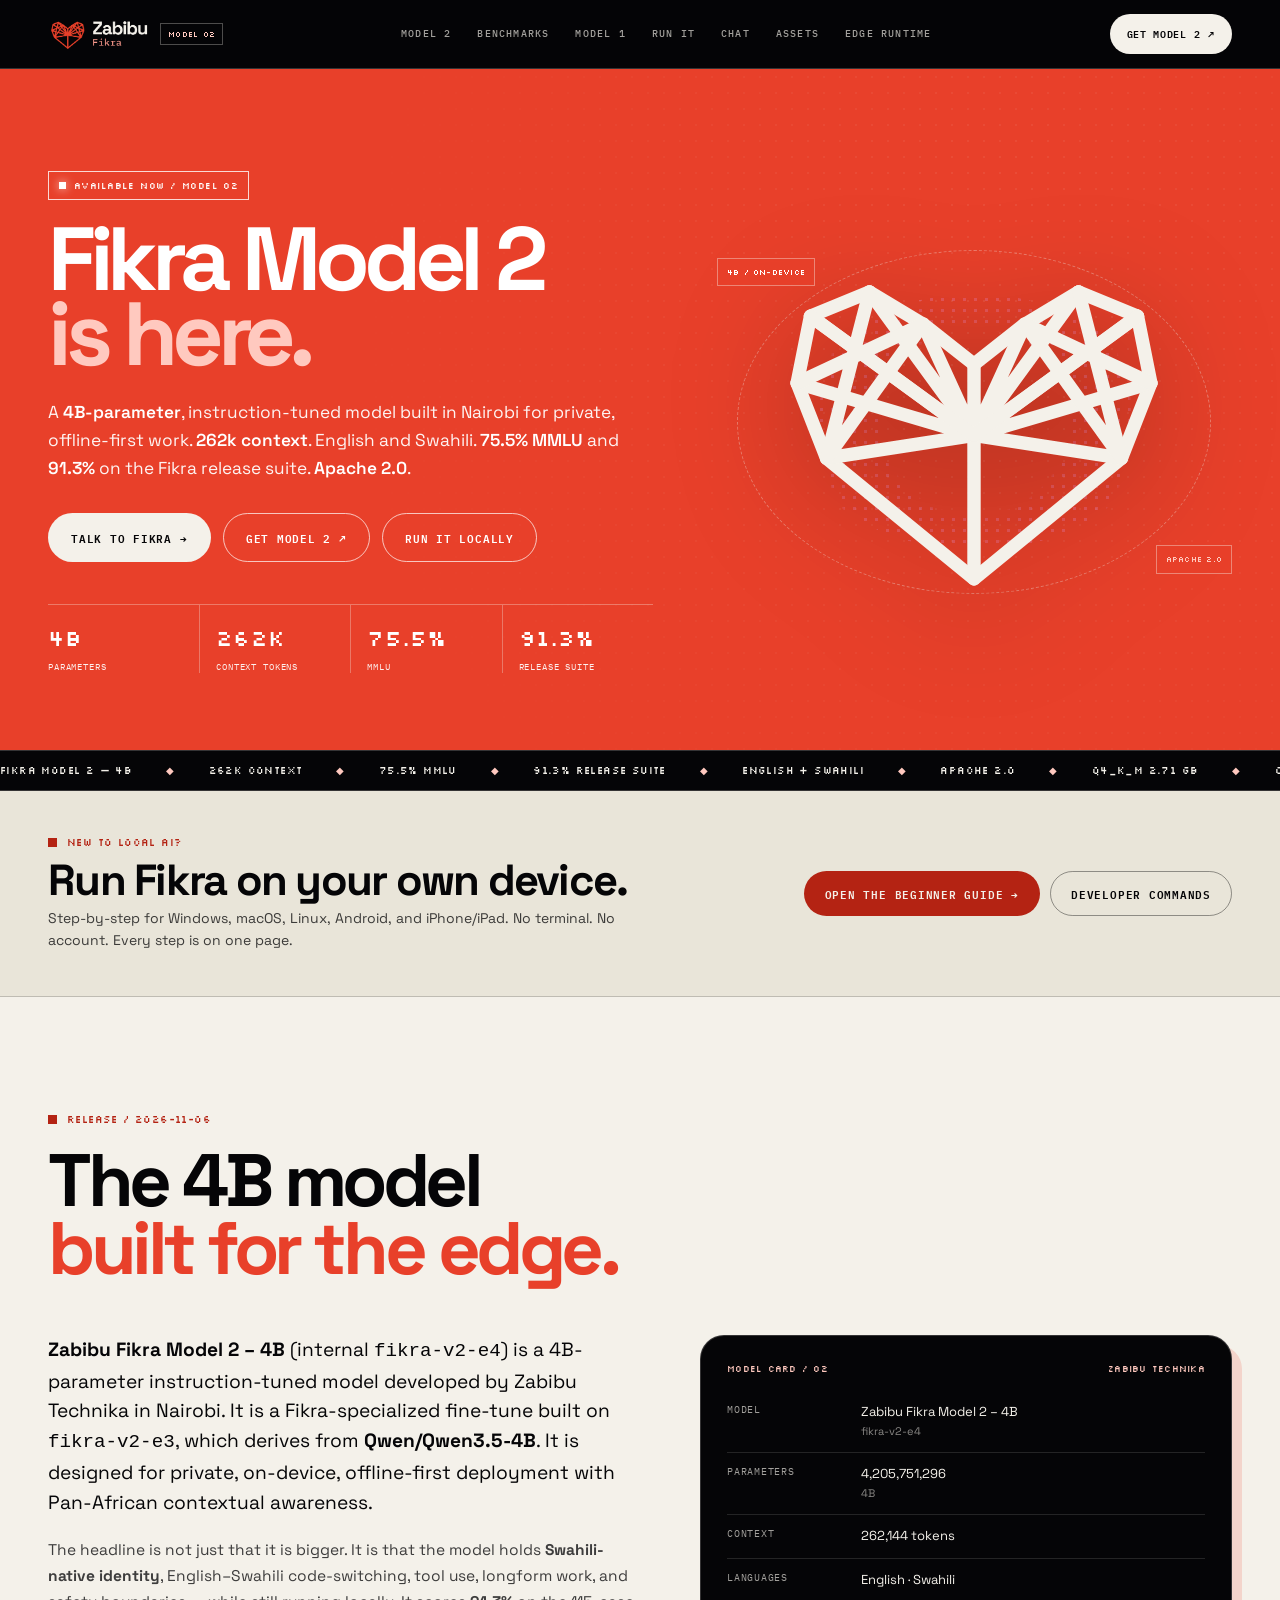
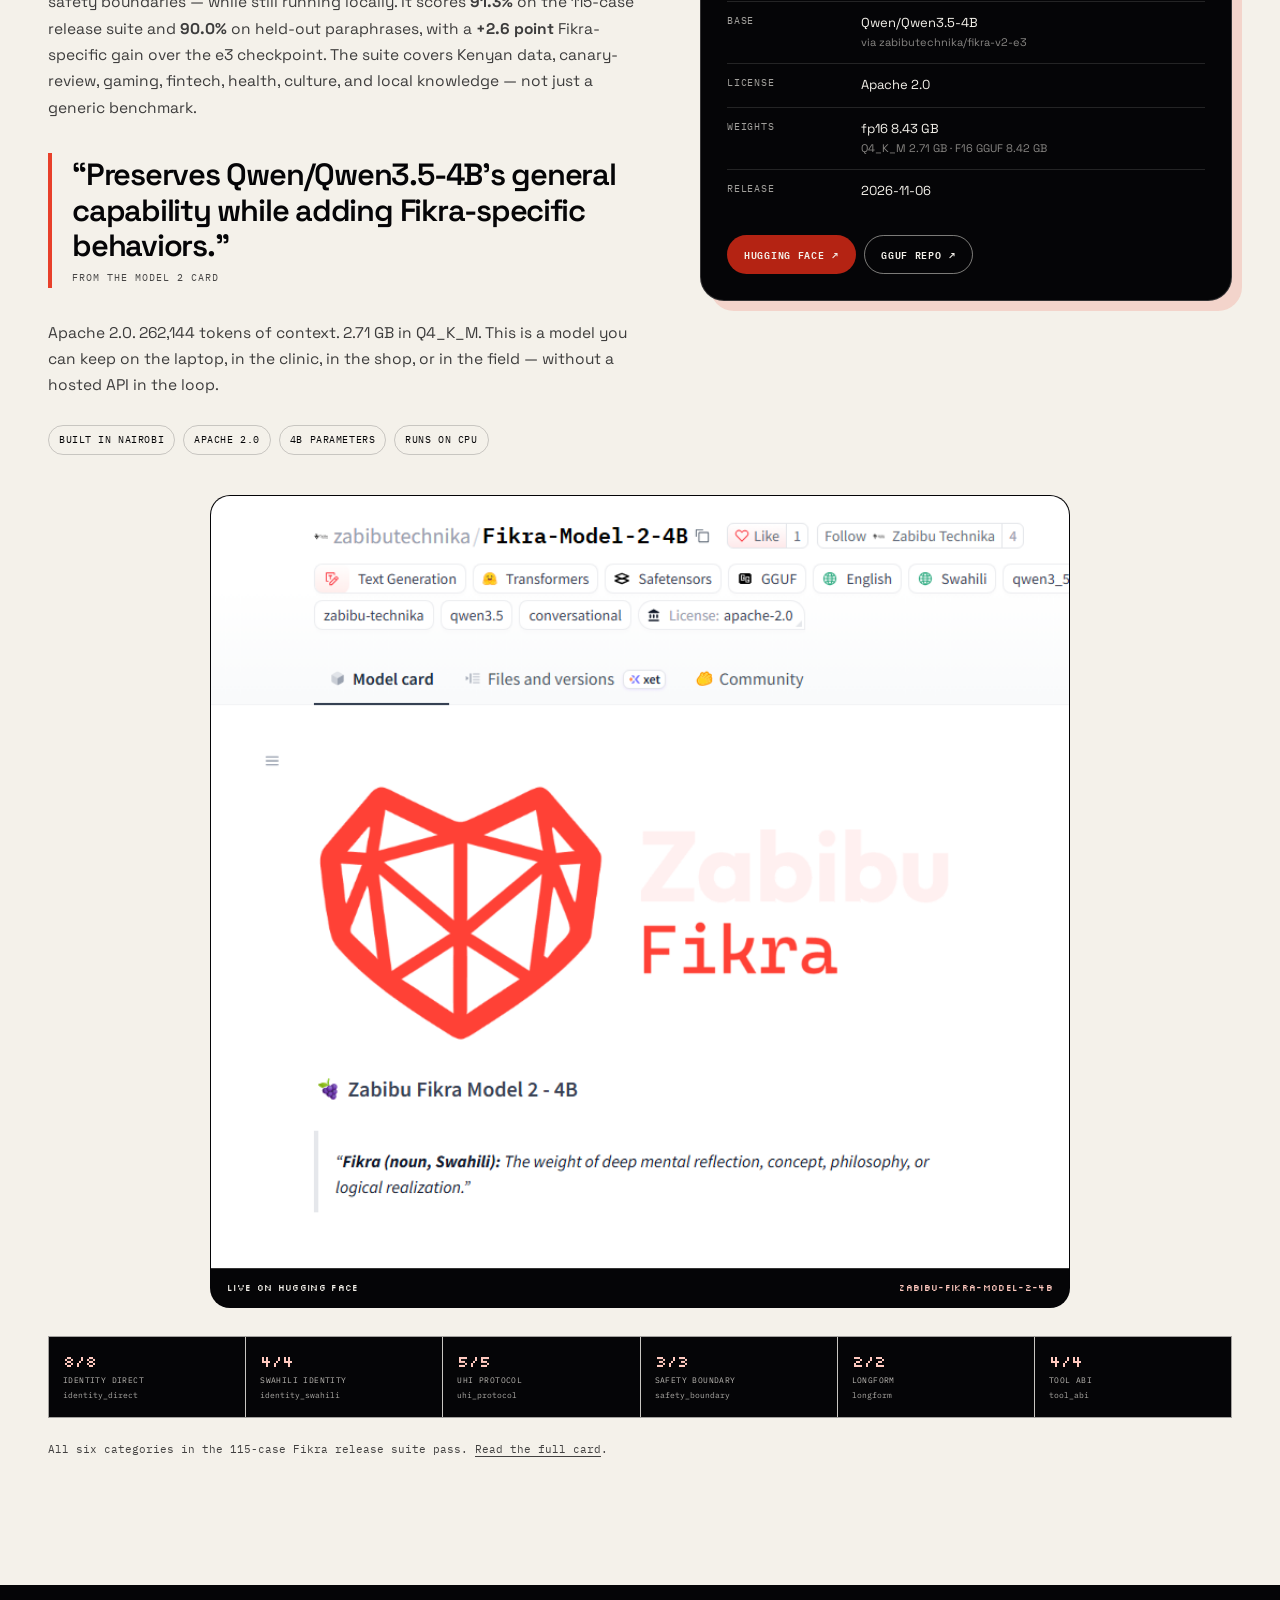
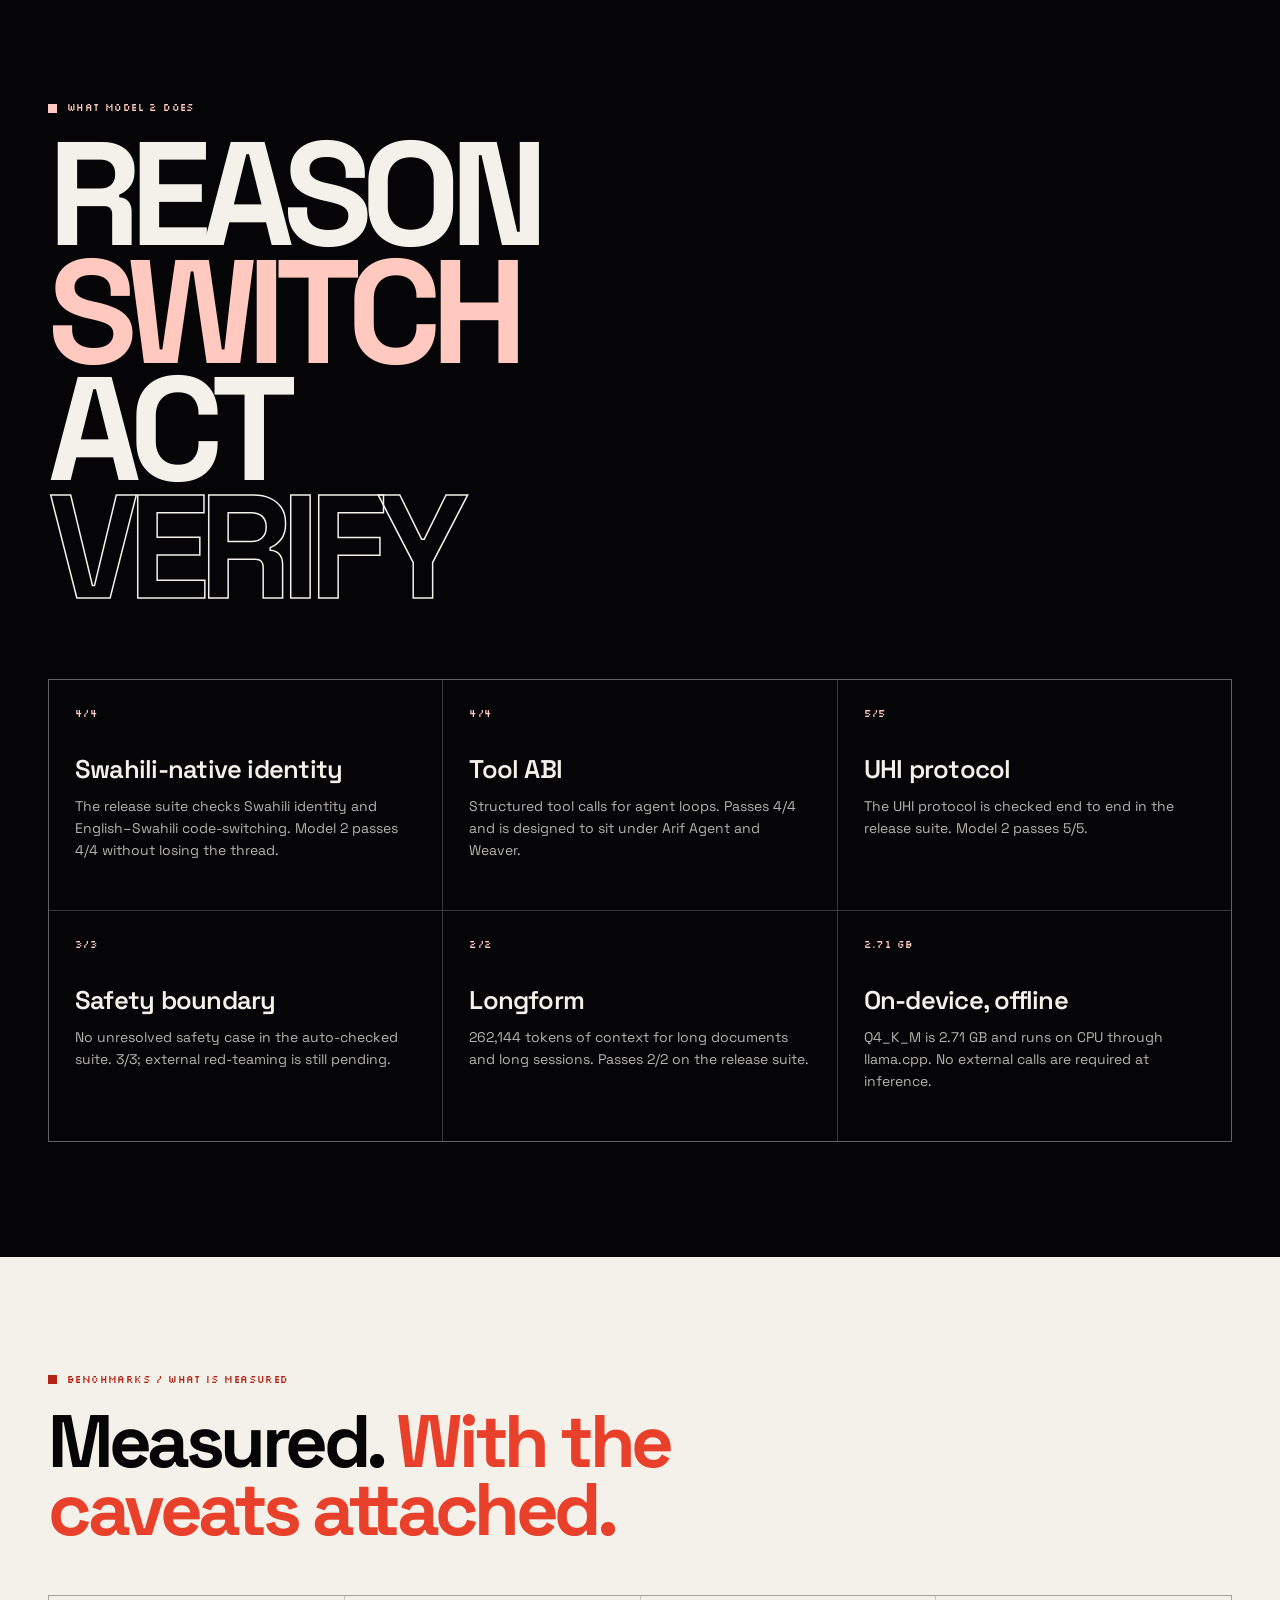
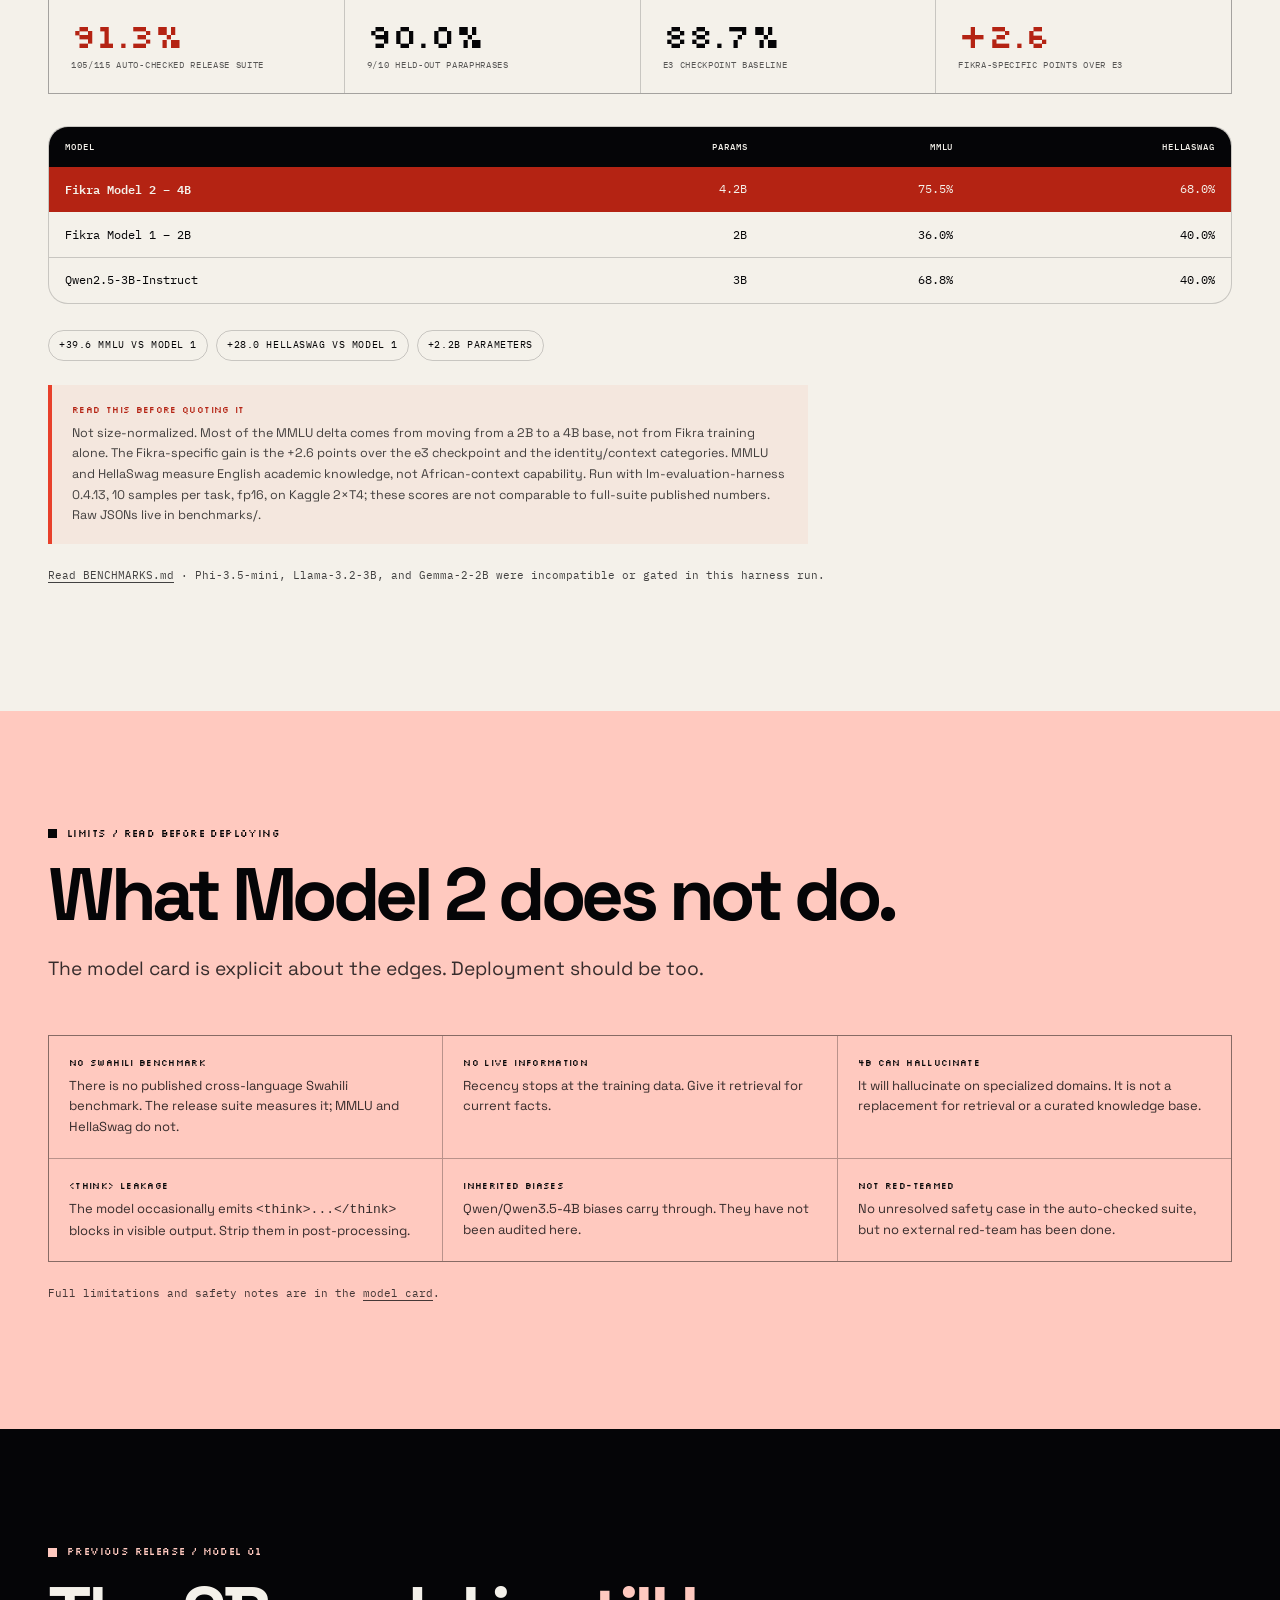
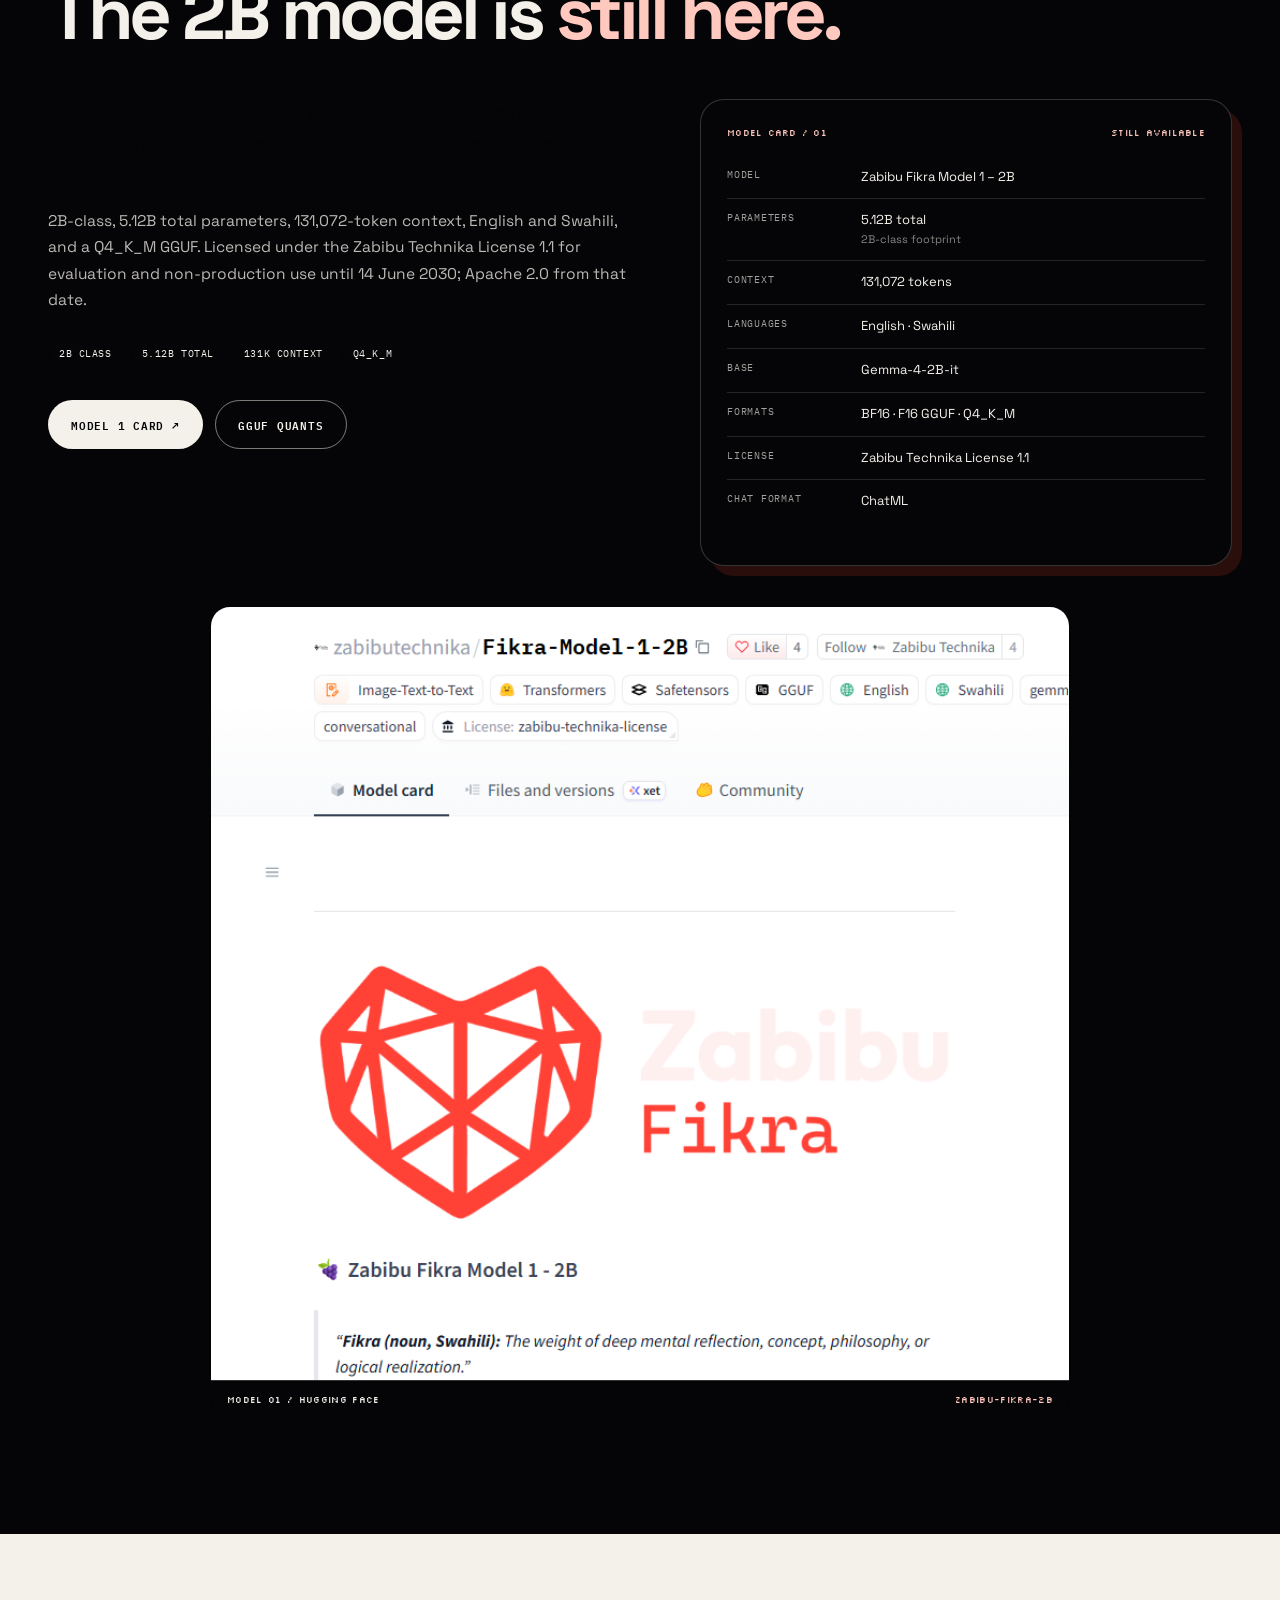
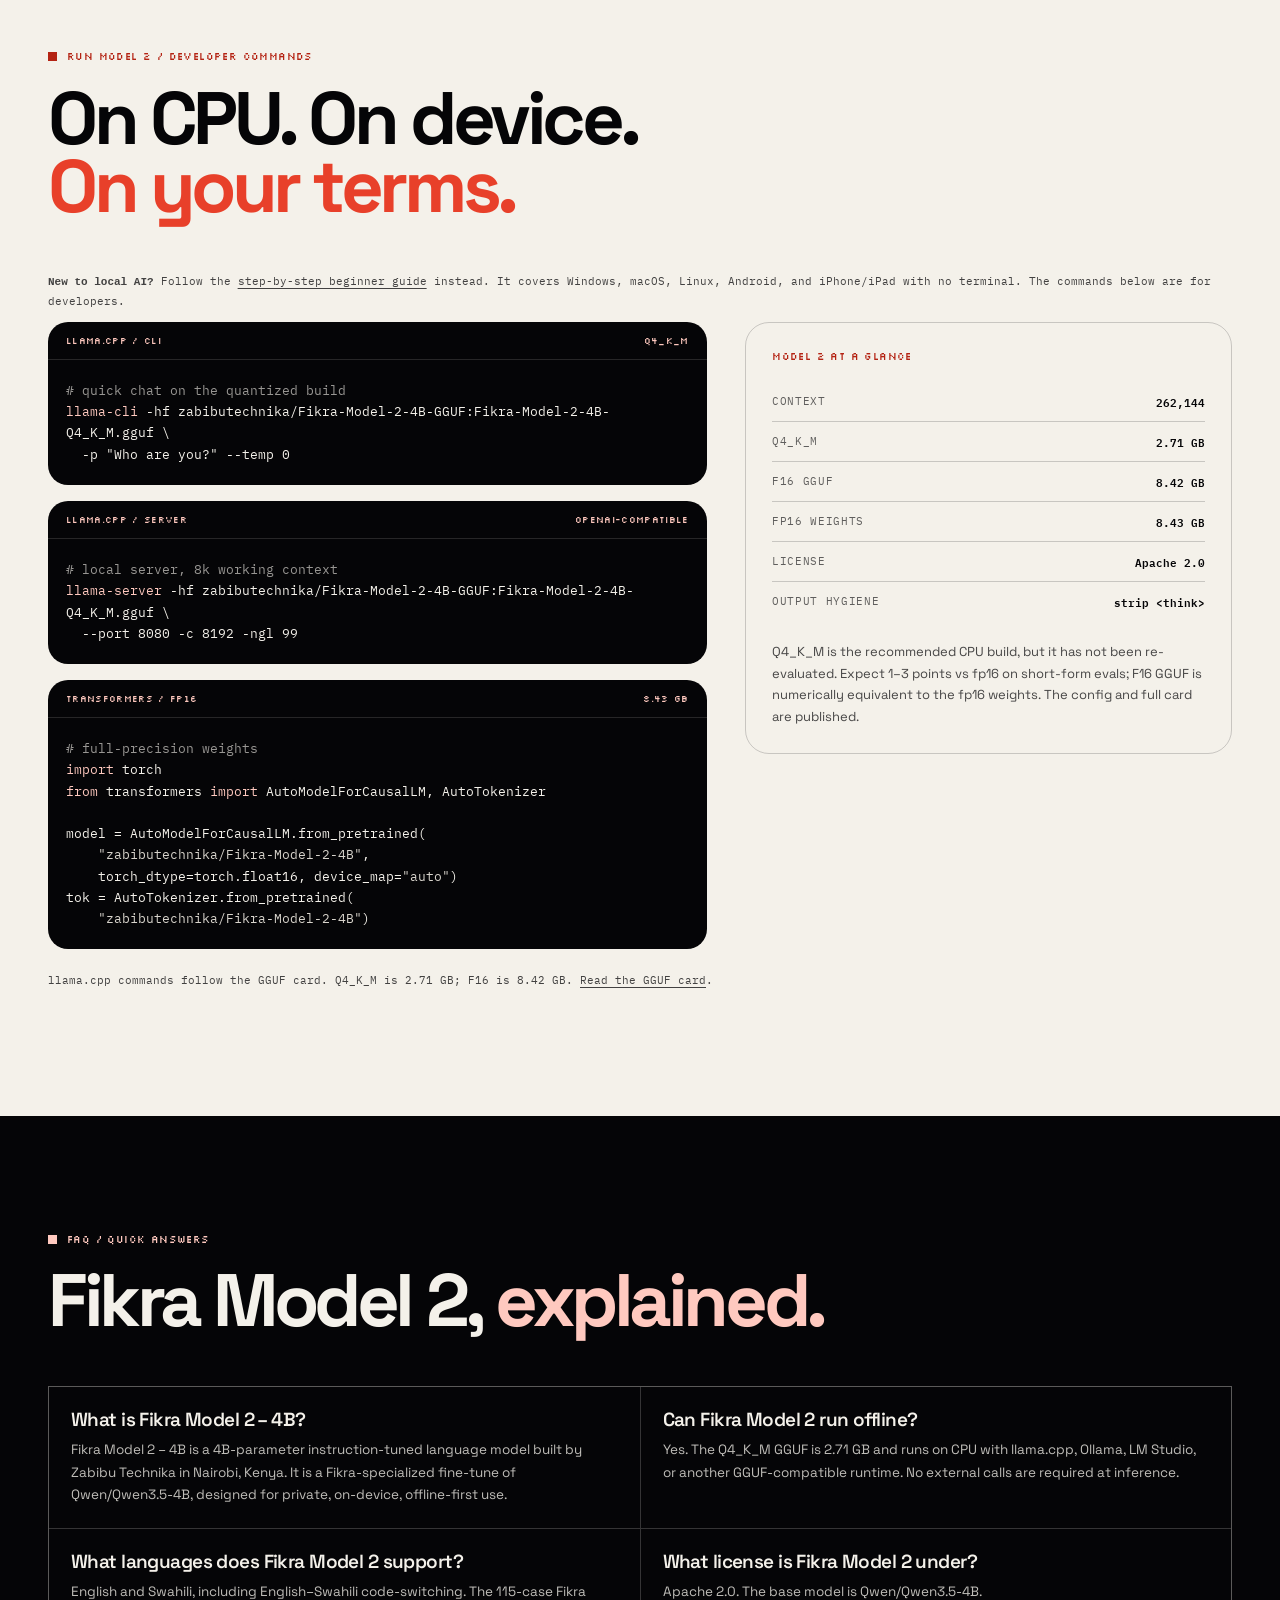
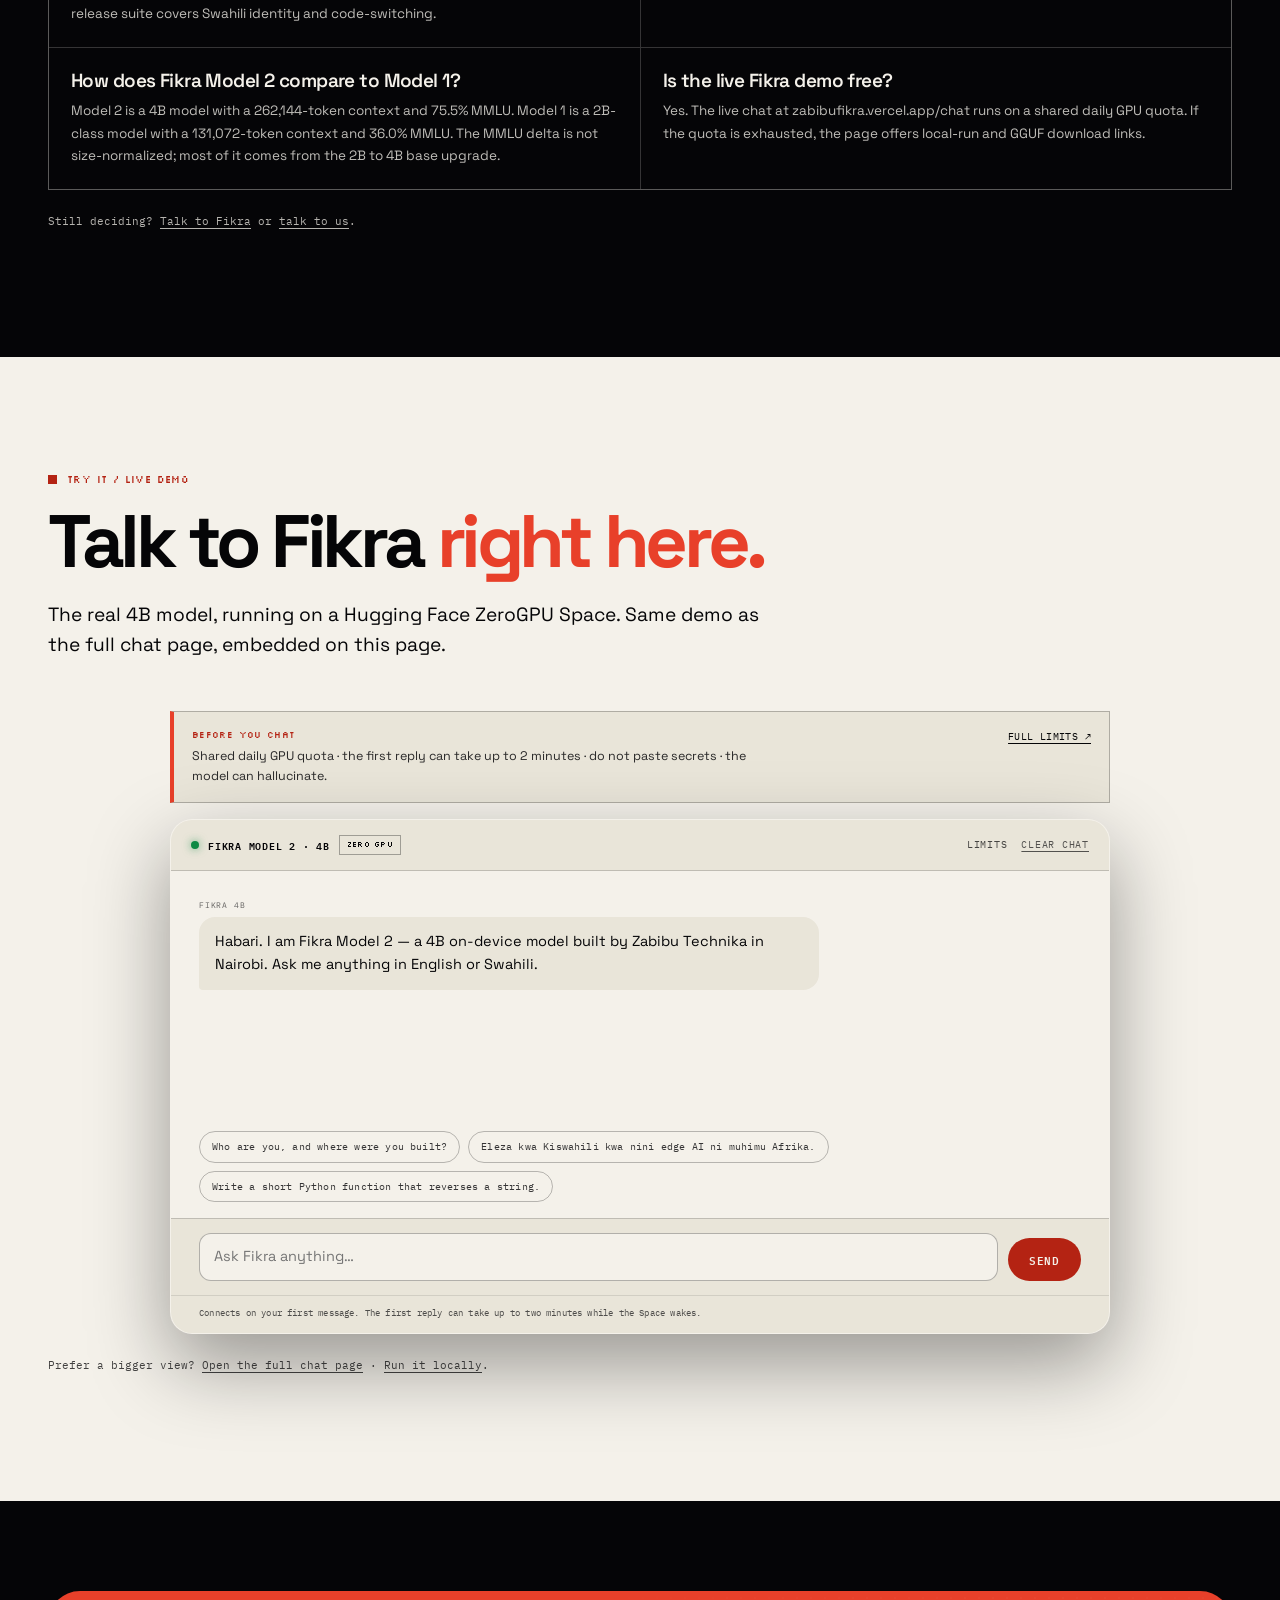
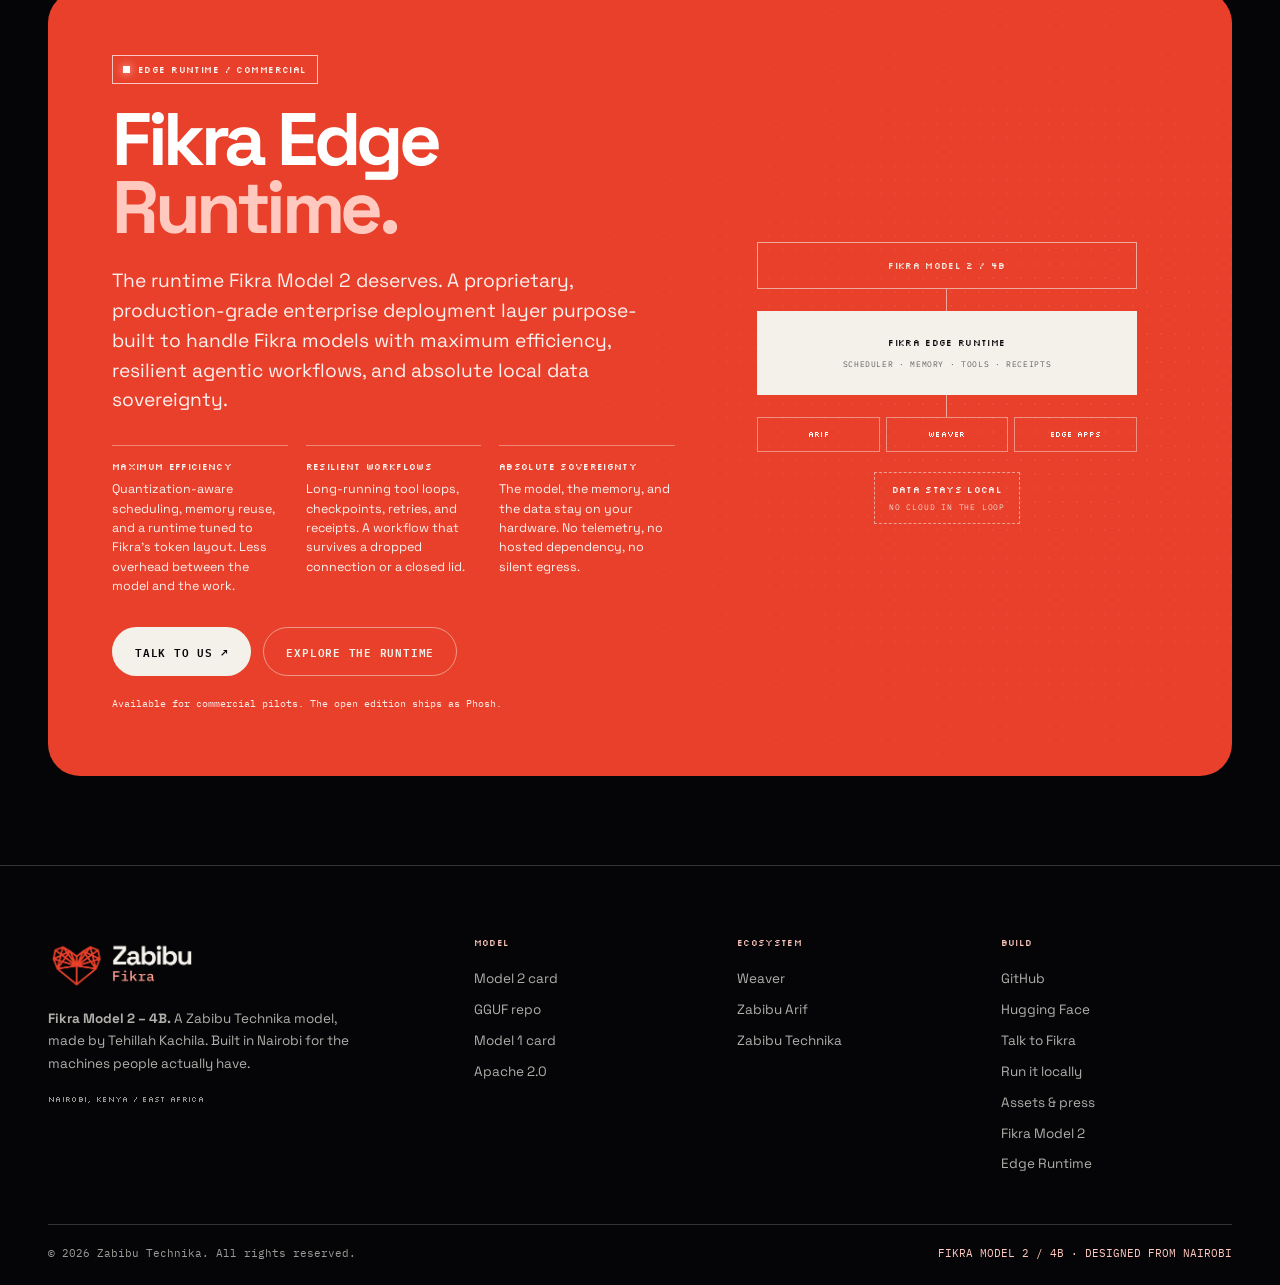
==== commit 5d7405c9: "Add assets, press kit, investor kit, wallpapers, and digital merch" ====
--- a/sites/fikra/index.html
+++ b/sites/fikra/index.html
@@ -153,11 +153,11 @@
     </a>
     <nav class="site-nav" aria-label="Primary">
       <a href="#model-2">Model 2</a>
-      <a href="#capabilities">Capabilities</a>
       <a href="#benchmarks">Benchmarks</a>
       <a href="#model-1">Model 1</a>
       <a href="run/">Run it</a>
       <a href="#chat">Chat</a>
+      <a href="assets/">Assets</a>
       <a href="runtime/">Edge Runtime</a>
     </nav>
     <div class="header-actions">
@@ -722,6 +722,7 @@
         <a href="https://huggingface.co/zabibutechnika">Hugging Face</a>
         <a href="#chat">Talk to Fikra</a>
         <a href="run/">Run it locally</a>
+        <a href="assets/">Assets & press</a>
         <a href="#model-2">Fikra Model 2</a>
         <a href="runtime/">Edge Runtime</a>
       </div>
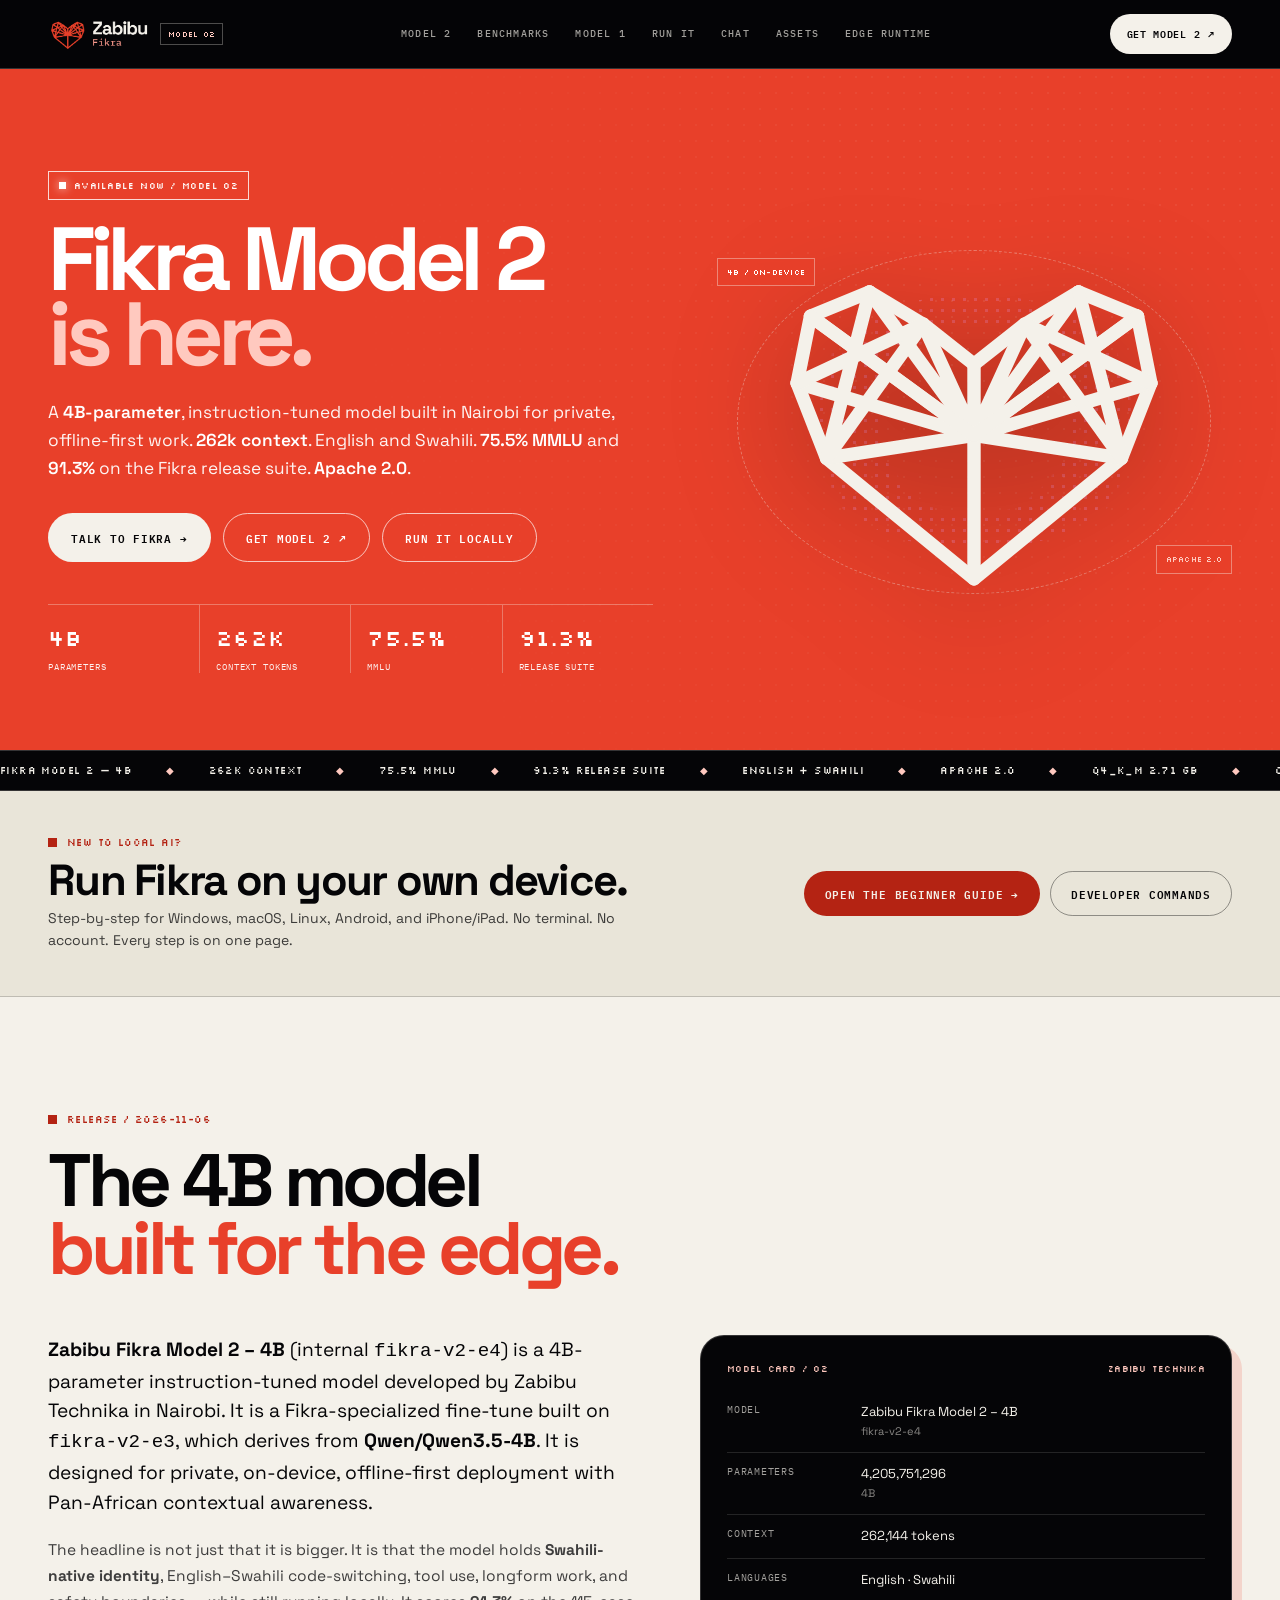
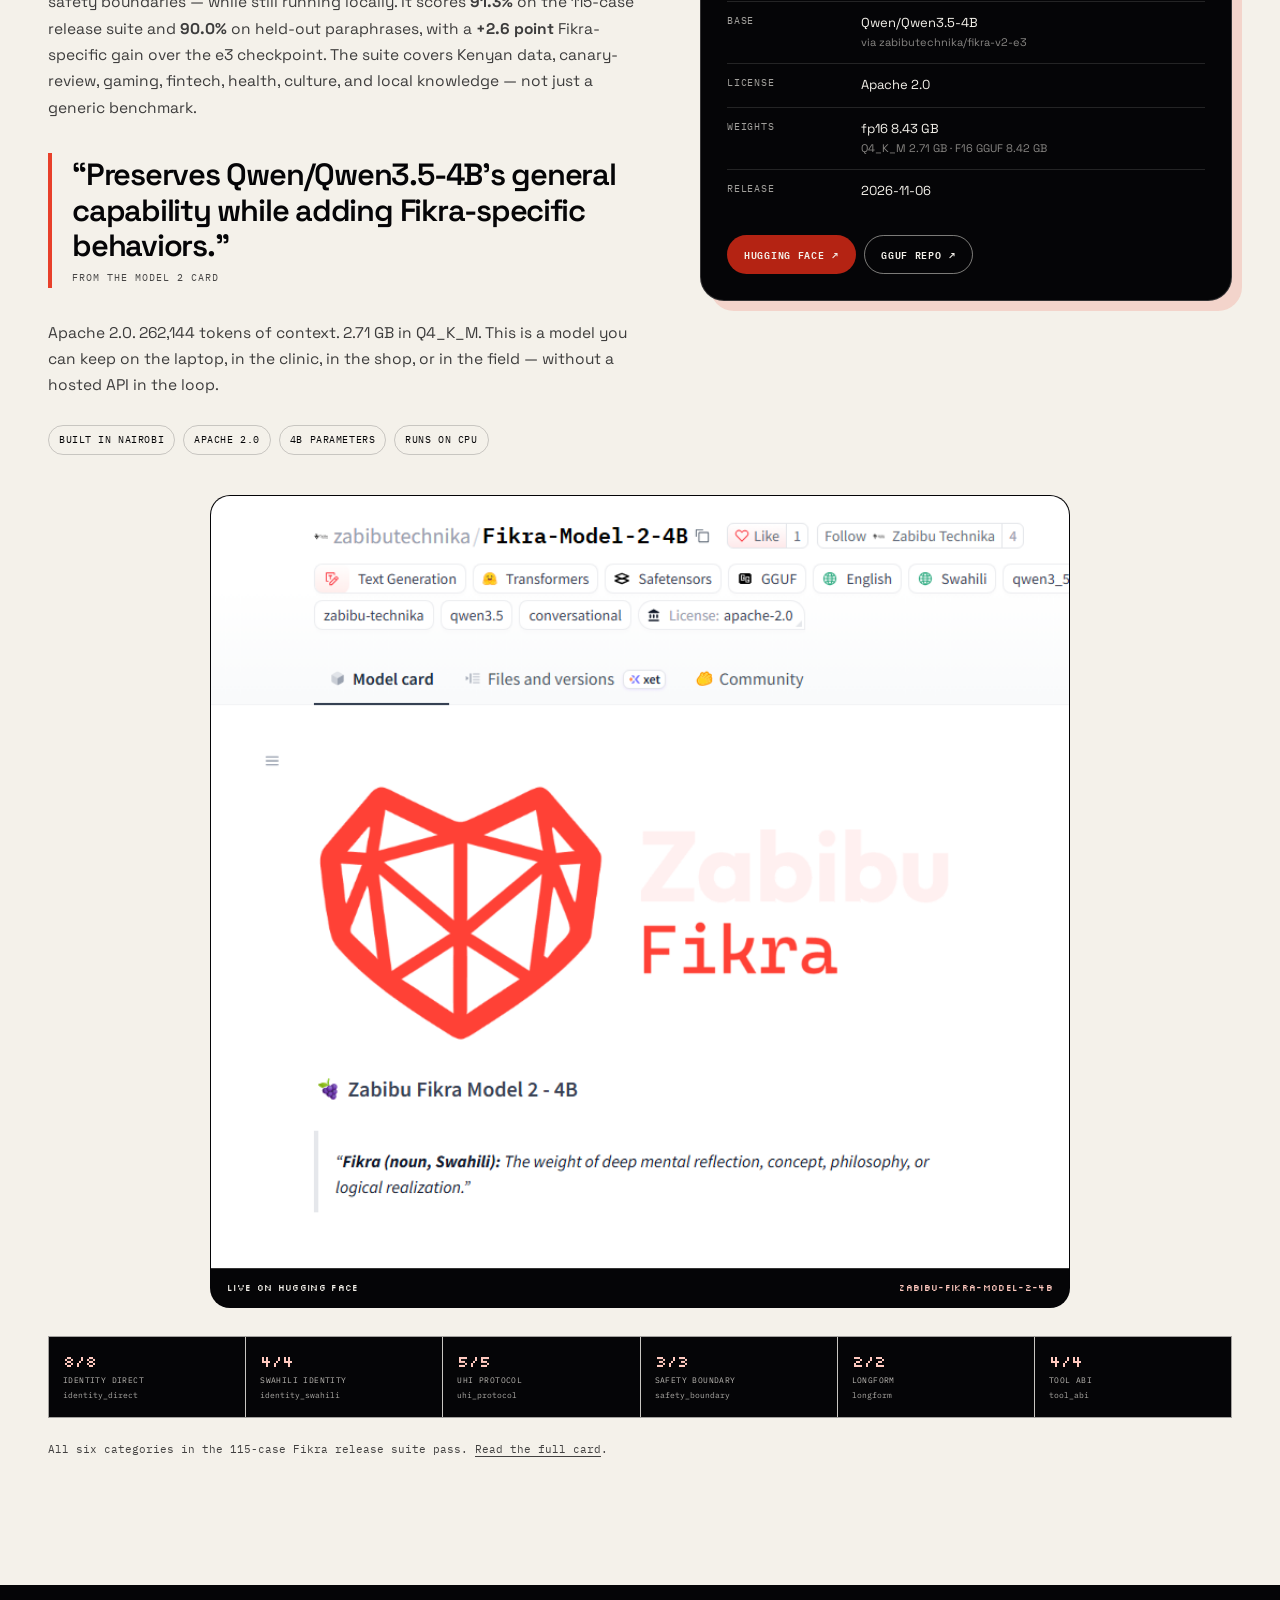
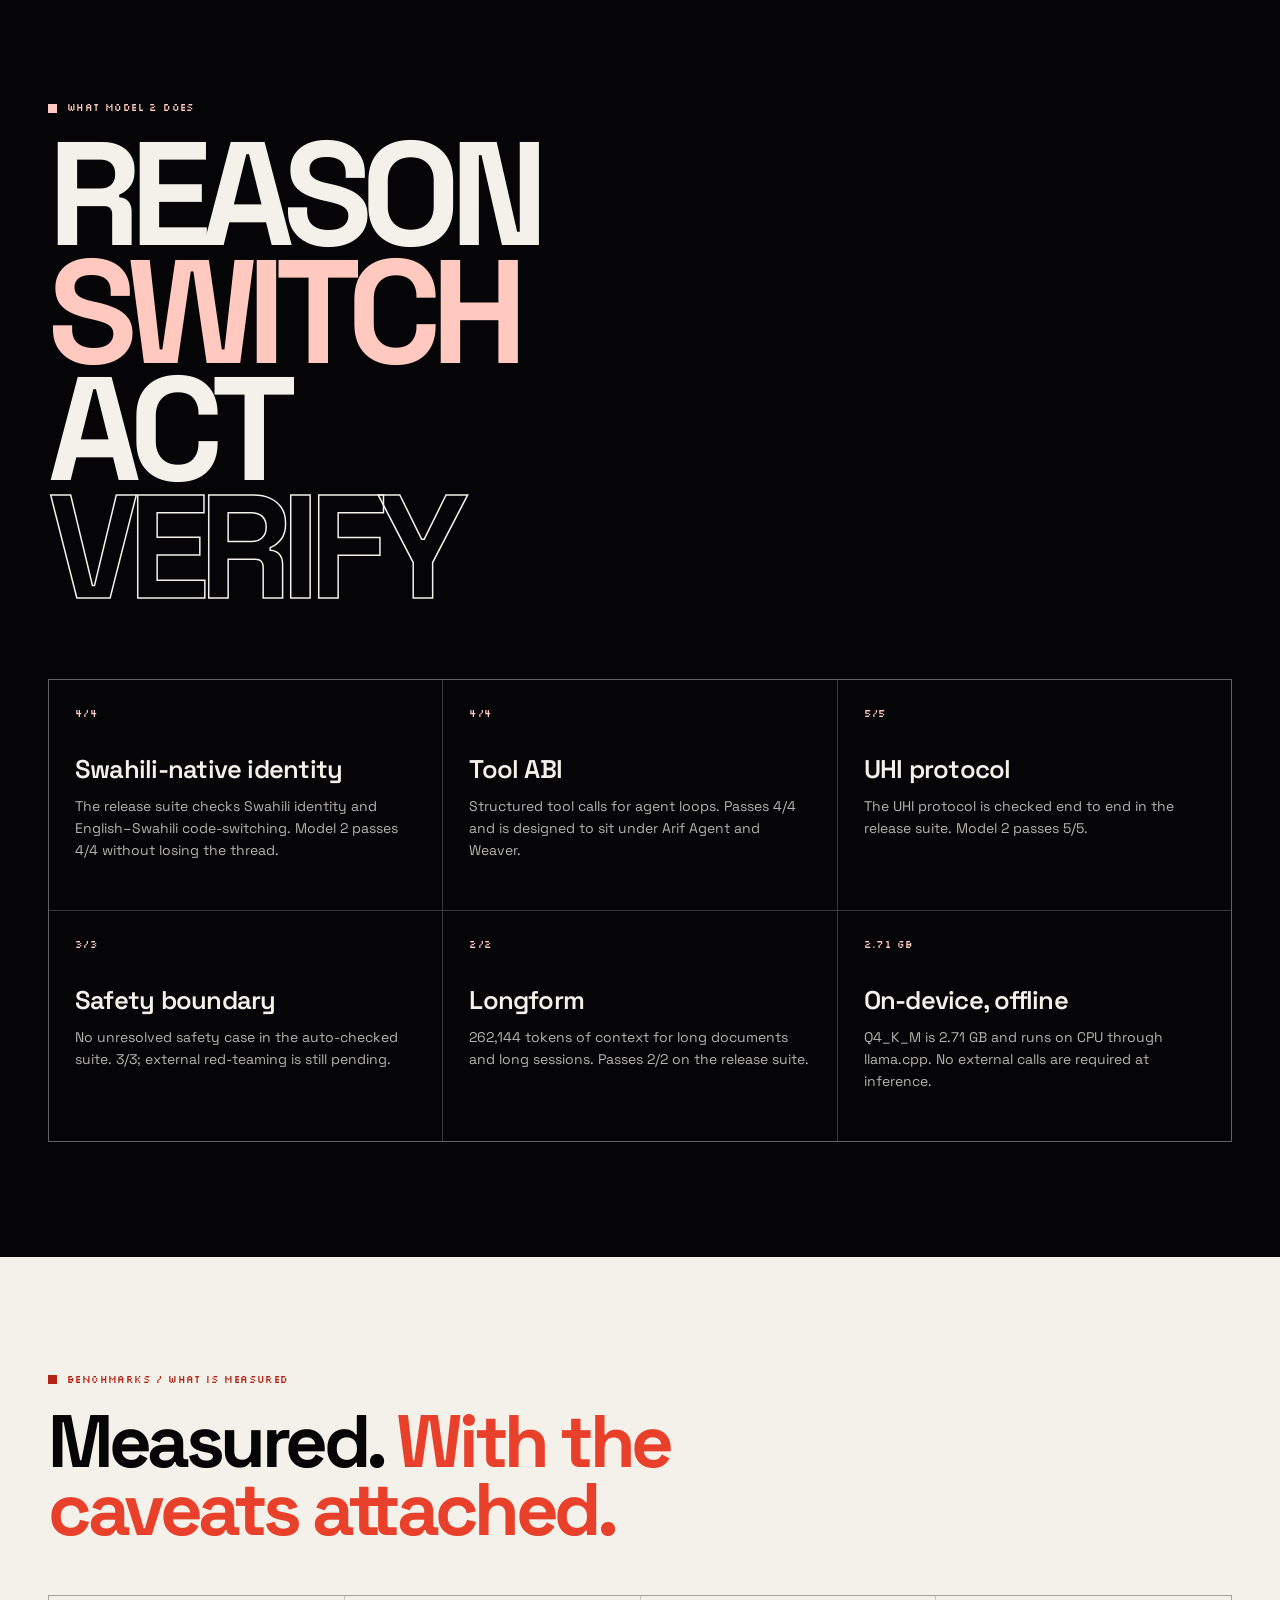
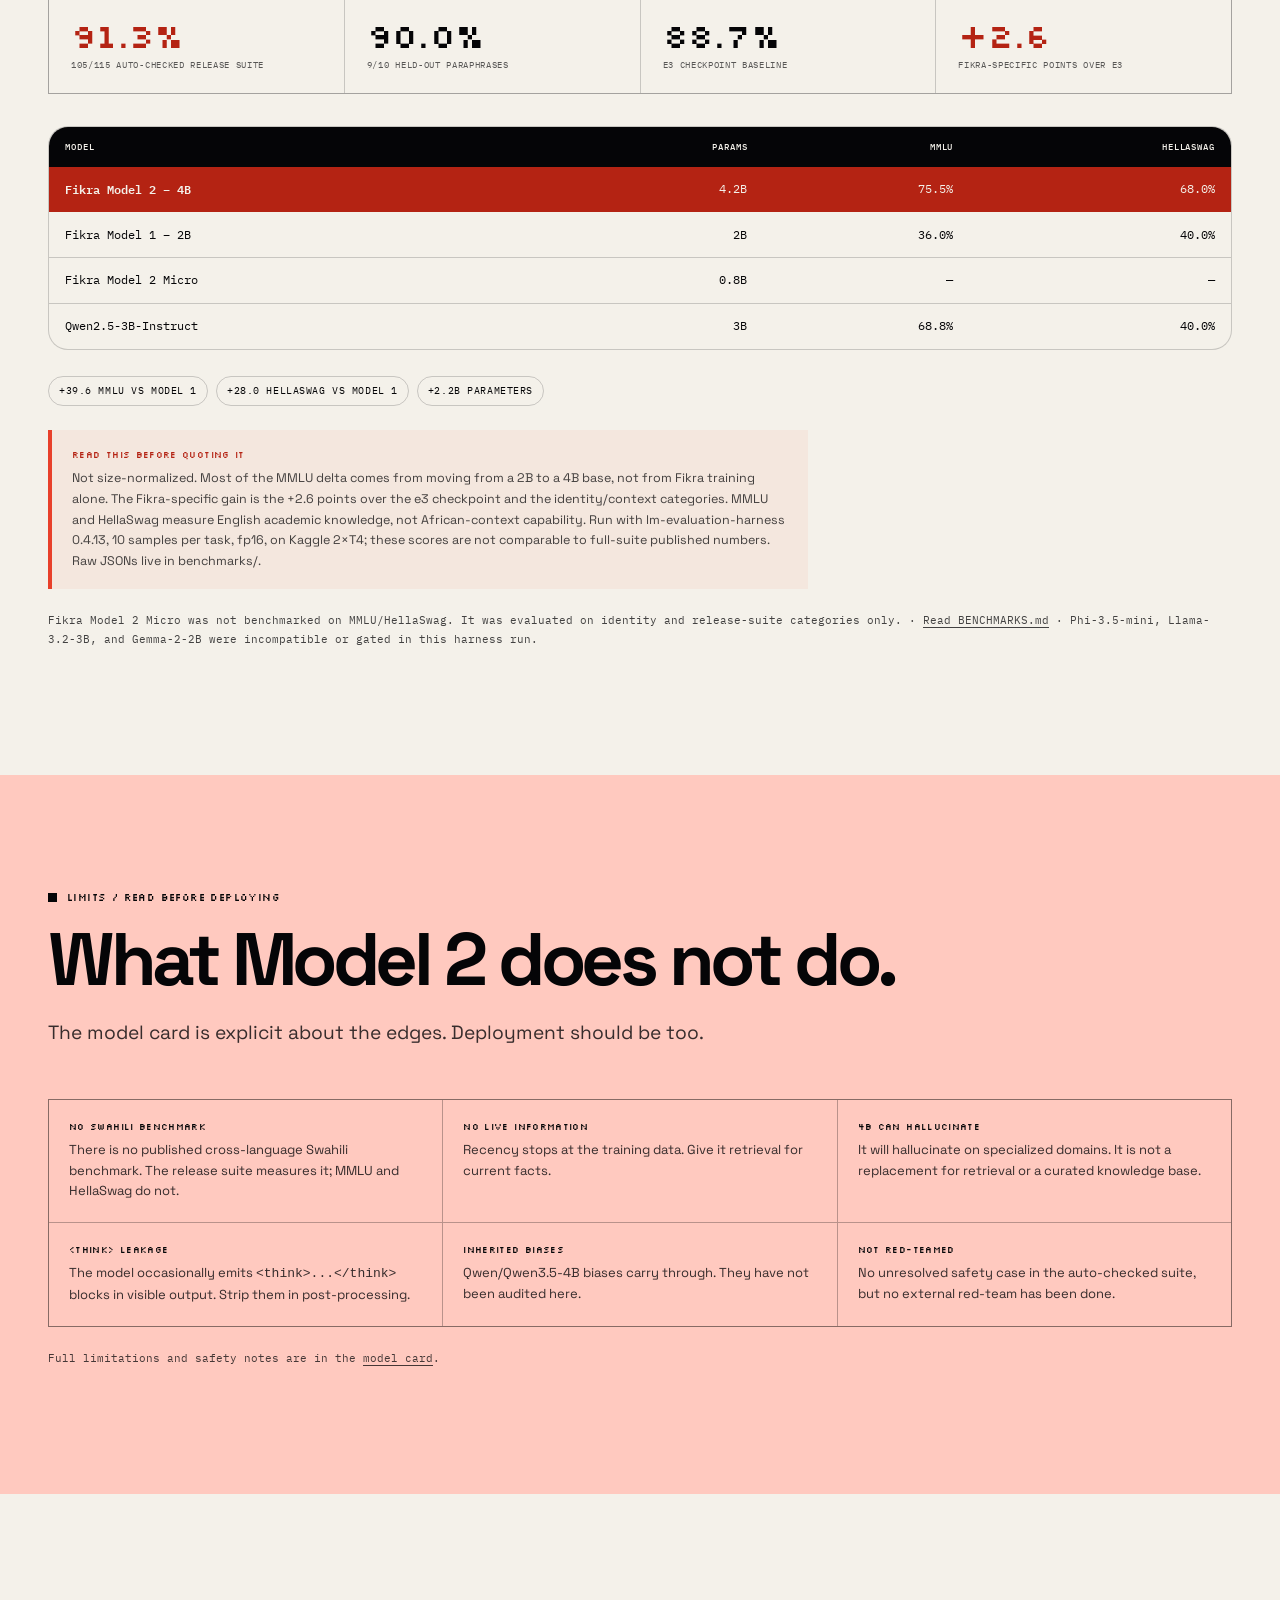
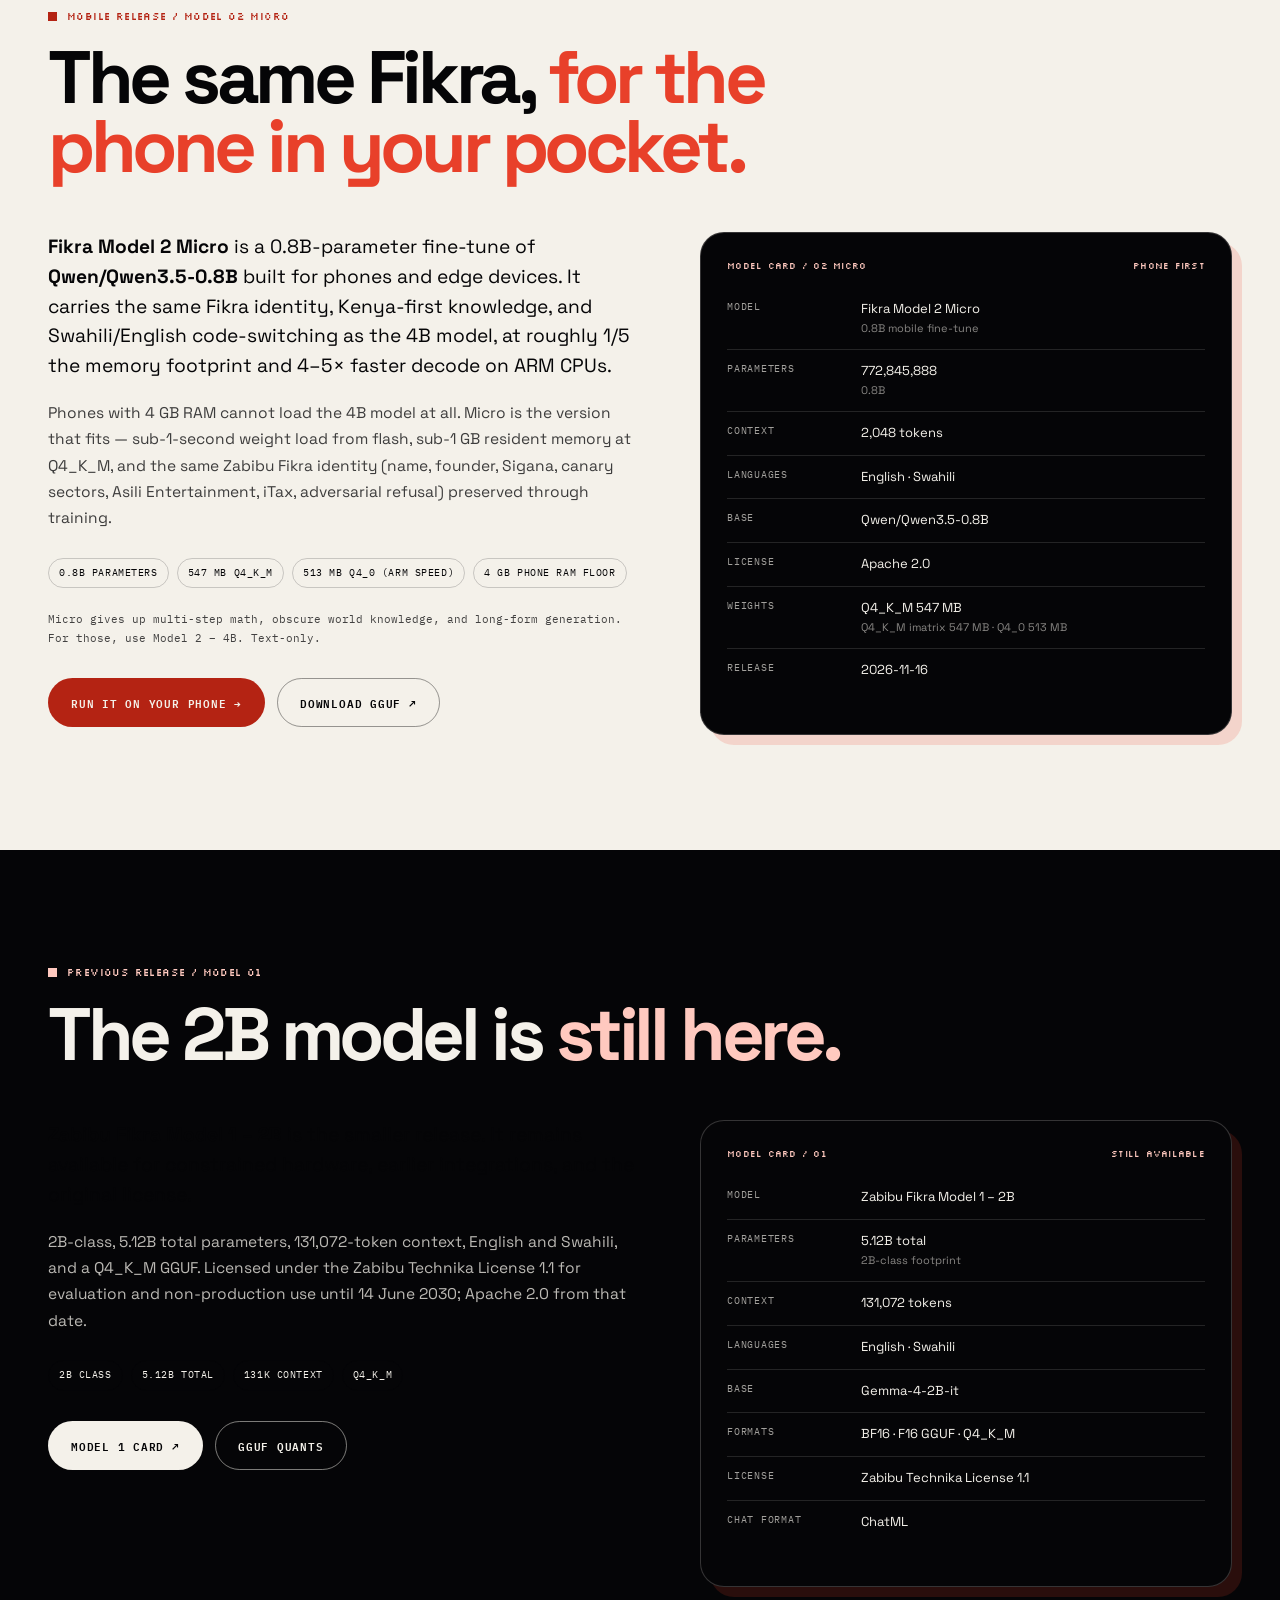
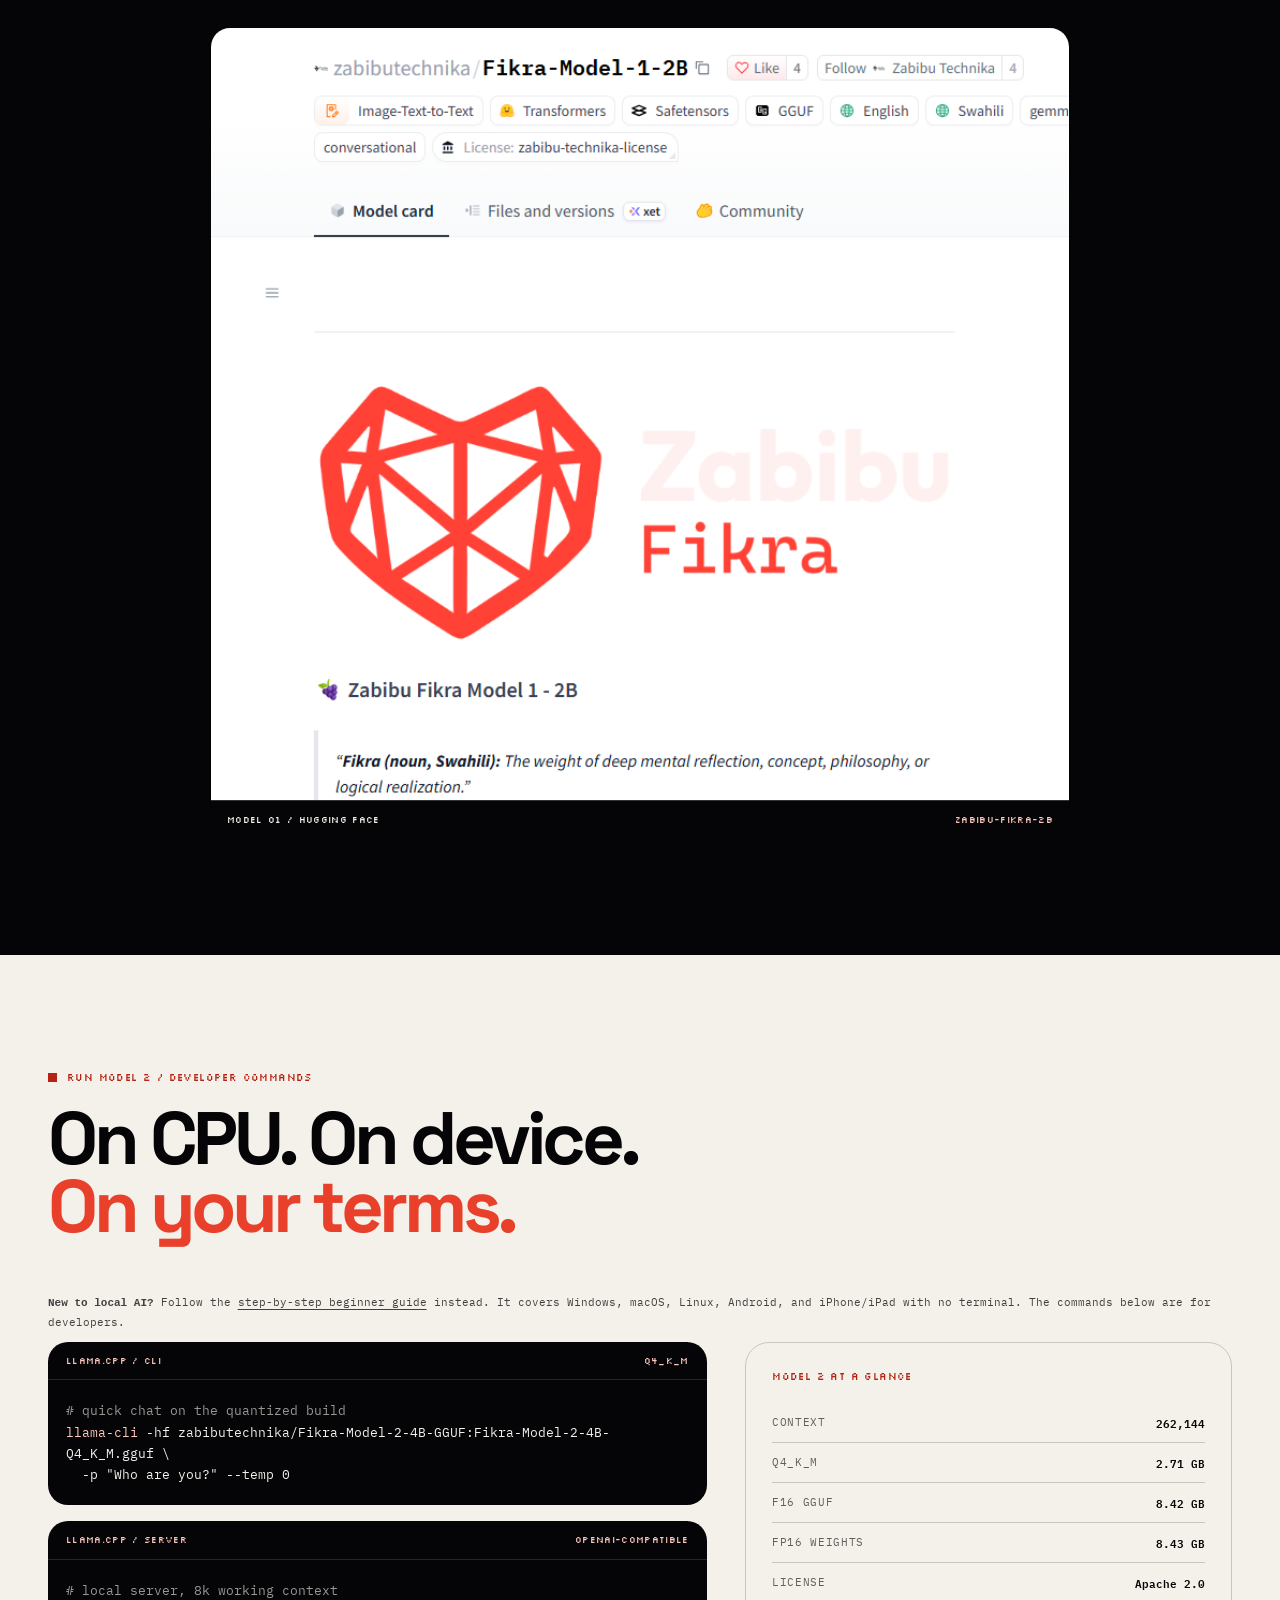
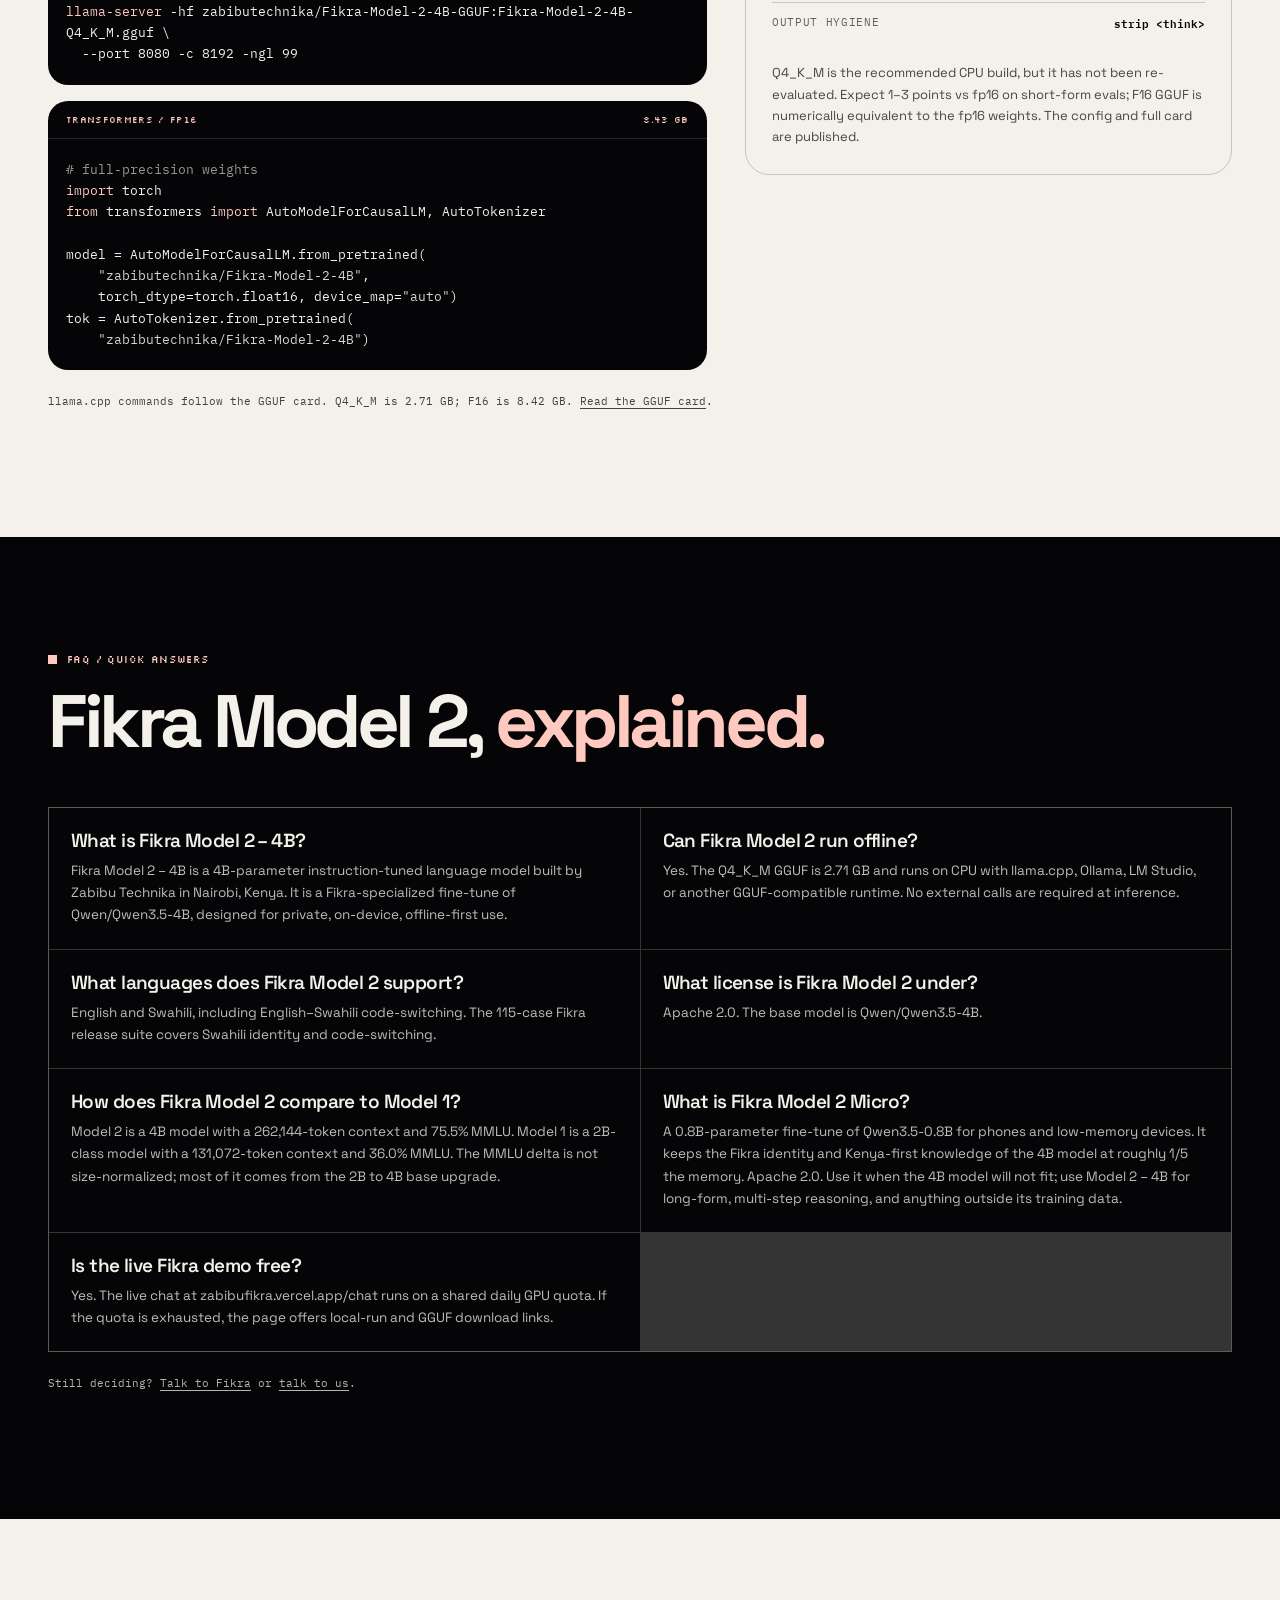
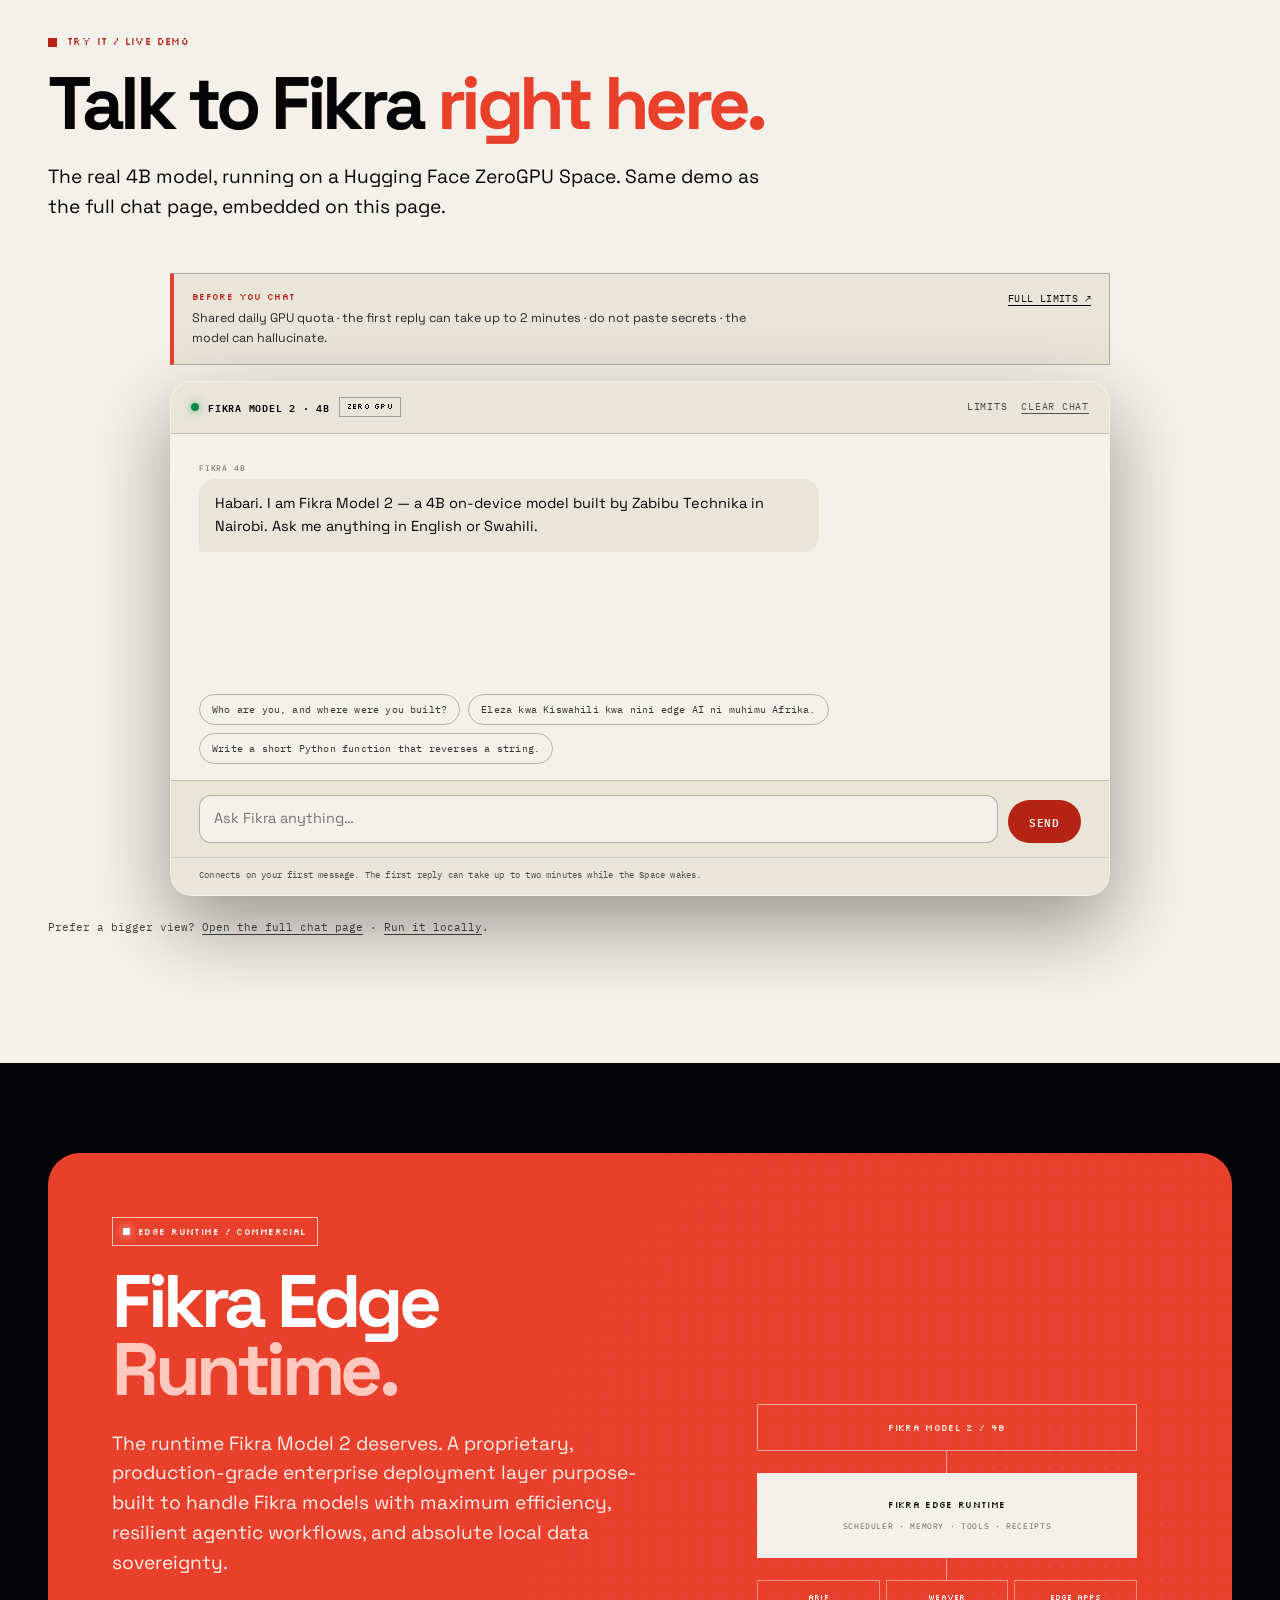
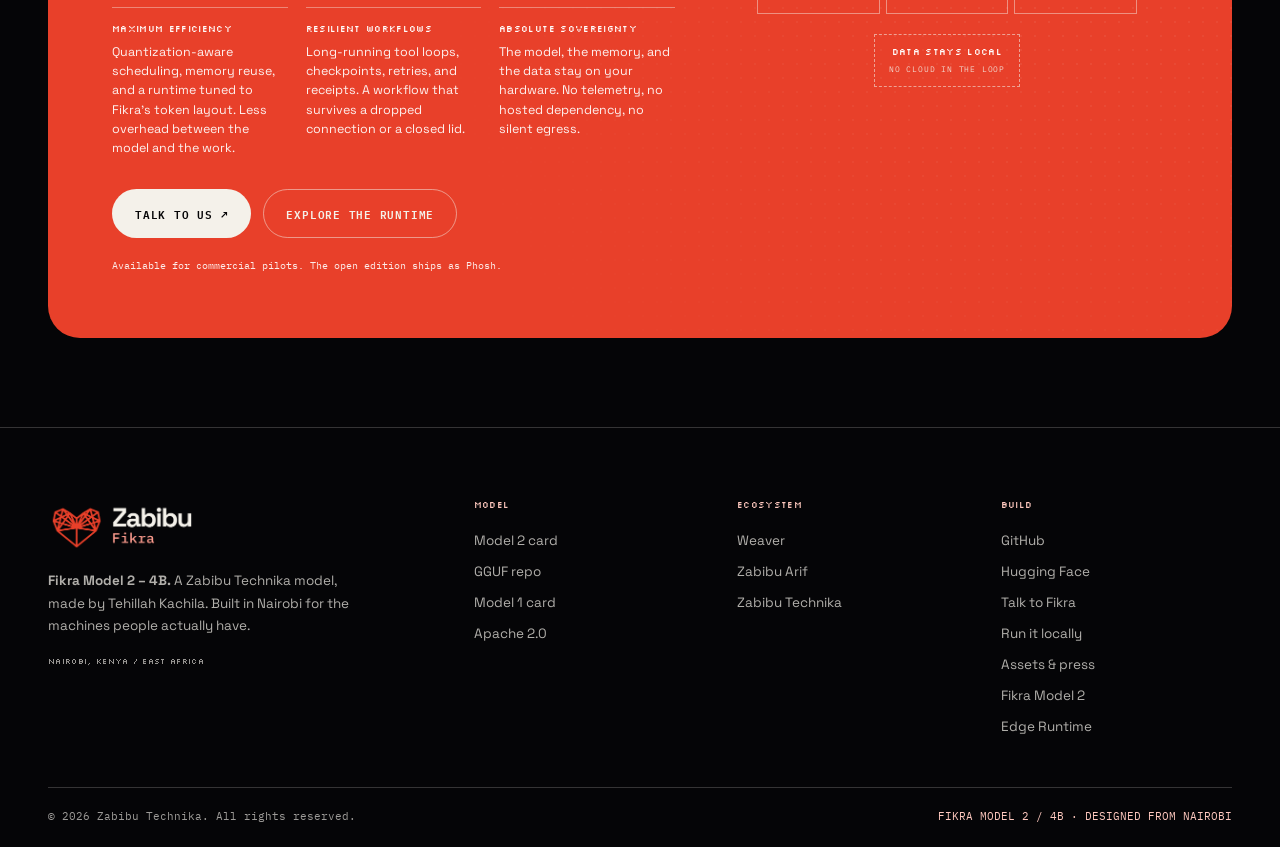
==== commit cf69366a: "Add Fikra Model 2 Micro phone release and phone-first run path" ====
--- a/sites/fikra/index.html
+++ b/sites/fikra/index.html
@@ -133,6 +133,11 @@
         },
         {
           "@type": "Question",
+          "name": "What is Fikra Model 2 Micro?",
+          "acceptedAnswer": { "@type": "Answer", "text": "A 0.8B-parameter fine-tune of Qwen3.5-0.8B for phones and low-memory devices. It keeps the Fikra identity and Kenya-first knowledge of the 4B model at roughly 1/5 the memory. Apache 2.0. Use it when the 4B model will not fit; use Model 2 – 4B for long-form, multi-step reasoning, and anything outside its training data." }
+        },
+        {
+          "@type": "Question",
           "name": "Is the live Fikra demo free?",
           "acceptedAnswer": { "@type": "Answer", "text": "Yes. The live chat at zabibufikra.vercel.app/chat runs on a shared daily GPU quota. If the quota is exhausted, the page offers local-run and GGUF download links." }
         }
@@ -369,6 +374,12 @@
           <tbody>
             <tr class="win"><td>Fikra Model 2 – 4B</td><td class="num">4.2B</td><td class="num">75.5%</td><td class="num">68.0%</td></tr>
             <tr><td>Fikra Model 1 – 2B</td><td class="num">2B</td><td class="num">36.0%</td><td class="num">40.0%</td></tr>
+            <tr>
+              <td>Fikra Model 2 Micro <span class="sr-only">— not benchmarked on MMLU or HellaSwag</span></td>
+              <td class="num">0.8B</td>
+              <td class="num" title="Not benchmarked on MMLU/HellaSwag. Evaluated on identity and release-suite categories only.">—</td>
+              <td class="num" title="Not benchmarked on MMLU/HellaSwag. Evaluated on identity and release-suite categories only.">—</td>
+            </tr>
             <tr><td>Qwen2.5-3B-Instruct</td><td class="num">3B</td><td class="num">68.8%</td><td class="num">40.0%</td></tr>
           </tbody>
         </table>
@@ -393,6 +404,8 @@
       </div>
 
       <p class="fine">
+        Fikra Model 2 Micro was not benchmarked on MMLU/HellaSwag. It was evaluated on identity
+        and release-suite categories only. ·
         <a href="https://huggingface.co/zabibutechnika/Fikra-Model-2-4B/blob/main/BENCHMARKS.md">Read BENCHMARKS.md</a>
         · Phi-3.5-mini, Llama-3.2-3B, and Gemma-2-2B were incompatible or gated in this harness run.
       </p>
@@ -422,6 +435,60 @@
         Full limitations and safety notes are in the
         <a href="https://huggingface.co/zabibutechnika/Fikra-Model-2-4B#limitations">model card</a>.
       </p>
+    </div>
+  </section>
+
+  <section id="model-2-micro" class="section paper">
+    <div class="wrap">
+      <div class="section-head">
+        <p class="eyebrow">Mobile release / Model 02 Micro</p>
+        <h2>The same Fikra, <span class="blue-text">for the phone in your pocket.</span></h2>
+      </div>
+
+      <div class="model-grid">
+        <div class="model-copy">
+          <p class="lead">
+            <strong>Fikra Model 2 Micro</strong> is a 0.8B-parameter fine-tune of
+            <strong>Qwen/Qwen3.5-0.8B</strong> built for phones and edge devices. It carries the
+            same Fikra identity, Kenya-first knowledge, and Swahili/English code-switching as the
+            4B model, at roughly 1/5 the memory footprint and 4–5× faster decode on ARM CPUs.
+          </p>
+          <p class="copy">
+            Phones with 4 GB RAM cannot load the 4B model at all. Micro is the version that
+            fits — sub-1-second weight load from flash, sub-1 GB resident memory at Q4_K_M, and
+            the same Zabibu Fikra identity (name, founder, Sigana, canary sectors, Asili
+            Entertainment, iTax, adversarial refusal) preserved through training.
+          </p>
+          <div class="fact-row">
+            <span class="fact">0.8B parameters</span>
+            <span class="fact">547 MB Q4_K_M</span>
+            <span class="fact">513 MB Q4_0 (ARM speed)</span>
+            <span class="fact">4 GB phone RAM floor</span>
+          </div>
+          <p class="fine">
+            Micro gives up multi-step math, obscure world knowledge, and long-form generation.
+            For those, use Model 2 – 4B. Text-only.
+          </p>
+          <div class="cta-row">
+            <a class="btn btn-blue" href="run/#mobile">Run it on your phone <span aria-hidden="true">→</span></a>
+            <a class="btn btn-outline-dark" href="https://huggingface.co/zabibutechnika/Fikra-Model-2-Micro-GGUF">Download GGUF <span aria-hidden="true">↗</span></a>
+          </div>
+        </div>
+
+        <aside class="spec-card" aria-label="Fikra Model 2 Micro specifications">
+          <div class="spec-head"><span>MODEL CARD / 02 MICRO</span><span>PHONE FIRST</span></div>
+          <dl>
+            <div class="spec-row"><dt>Model</dt><dd>Fikra Model 2 Micro<small>0.8B mobile fine-tune</small></dd></div>
+            <div class="spec-row"><dt>Parameters</dt><dd>772,845,888<small>0.8B</small></dd></div>
+            <div class="spec-row"><dt>Context</dt><dd>2,048 tokens</dd></div>
+            <div class="spec-row"><dt>Languages</dt><dd>English · Swahili</dd></div>
+            <div class="spec-row"><dt>Base</dt><dd>Qwen/Qwen3.5-0.8B</dd></div>
+            <div class="spec-row"><dt>License</dt><dd>Apache 2.0</dd></div>
+            <div class="spec-row"><dt>Weights</dt><dd>Q4_K_M 547 MB<small>Q4_K_M imatrix 547 MB · Q4_0 513 MB</small></dd></div>
+            <div class="spec-row"><dt>Release</dt><dd>2026-11-16</dd></div>
+          </dl>
+        </aside>
+      </div>
     </div>
   </section>
 
@@ -571,6 +638,10 @@
           <p>Model 2 is a 4B model with a 262,144-token context and 75.5% MMLU. Model 1 is a 2B-class model with a 131,072-token context and 36.0% MMLU. The MMLU delta is not size-normalized; most of it comes from the 2B to 4B base upgrade.</p>
         </article>
         <article class="faq-item">
+          <h3>What is Fikra Model 2 Micro?</h3>
+          <p>A 0.8B-parameter fine-tune of Qwen3.5-0.8B for phones and low-memory devices. It keeps the Fikra identity and Kenya-first knowledge of the 4B model at roughly 1/5 the memory. Apache 2.0. Use it when the 4B model will not fit; use Model 2 – 4B for long-form, multi-step reasoning, and anything outside its training data.</p>
+        </article>
+        <article class="faq-item">
           <h3>Is the live Fikra demo free?</h3>
           <p>Yes. The live chat at zabibufikra.vercel.app/chat runs on a shared daily GPU quota. If the quota is exhausted, the page offers local-run and GGUF download links.</p>
         </article>
